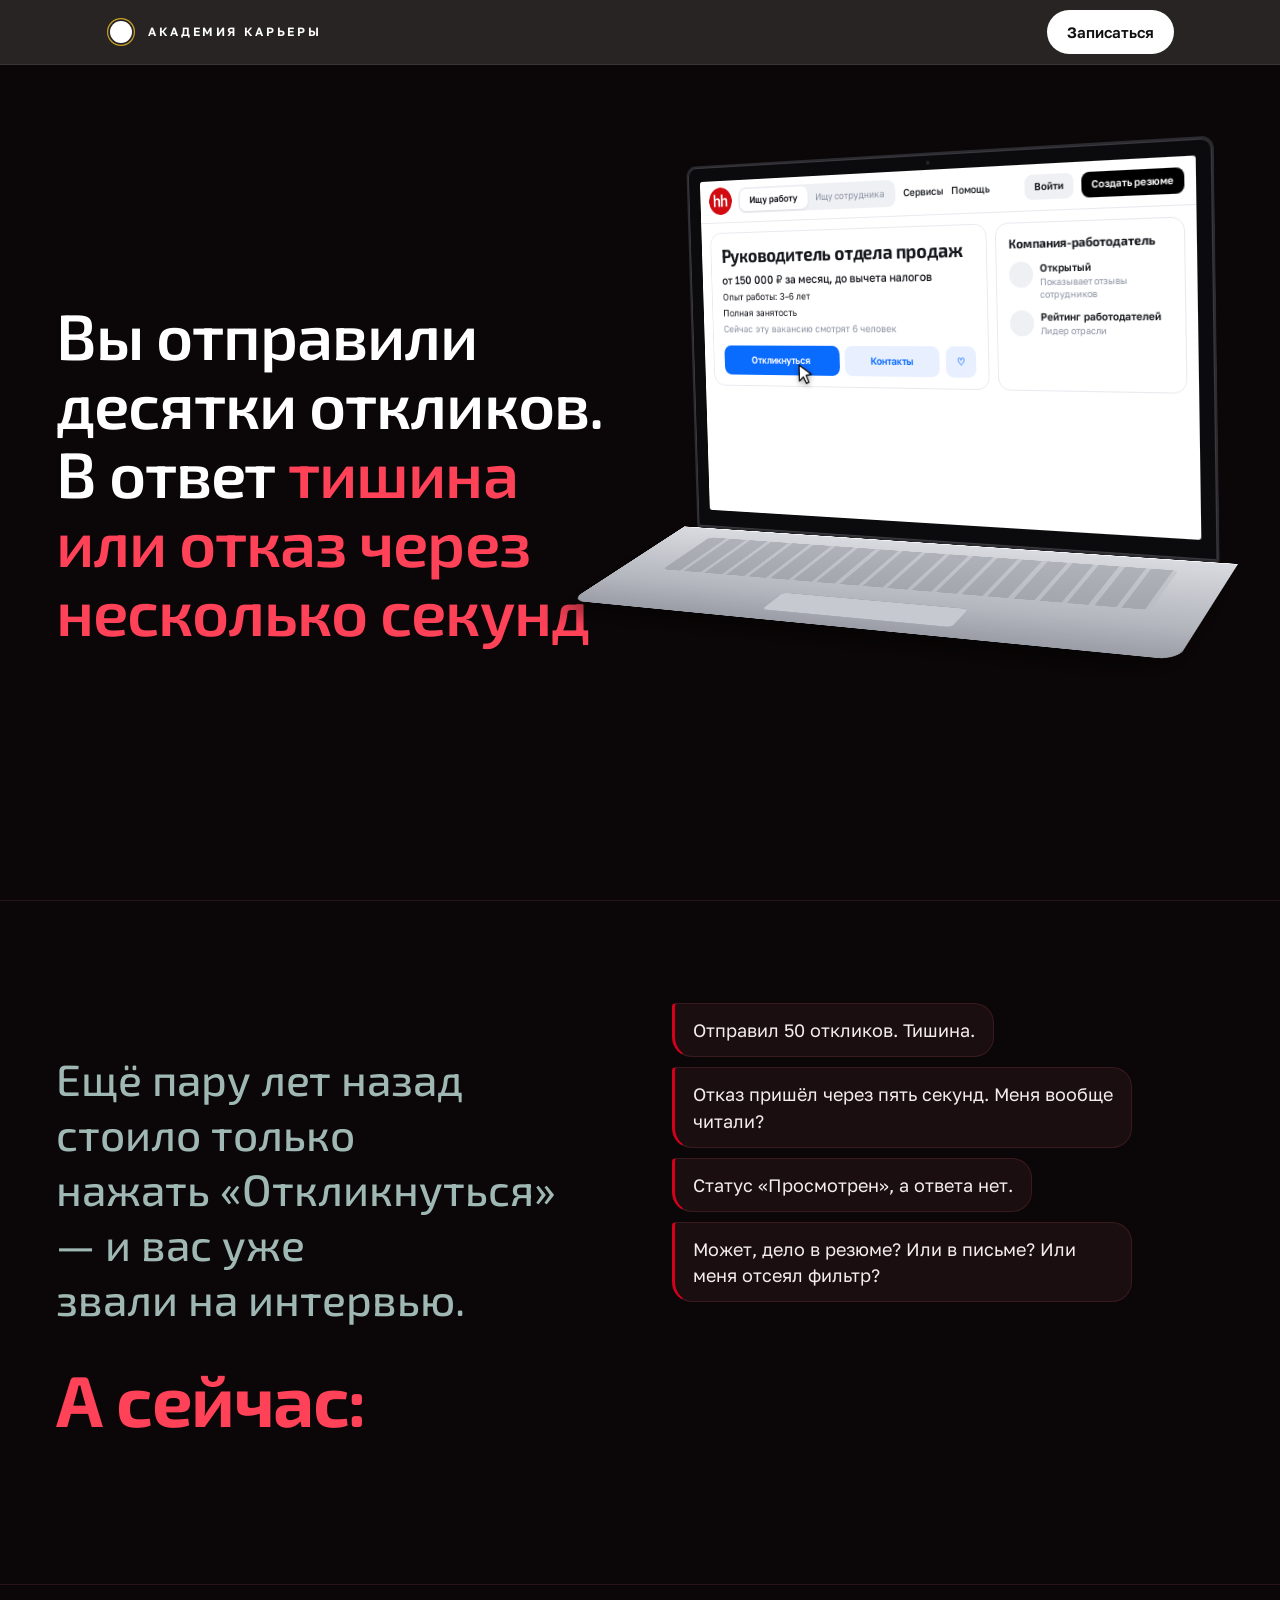
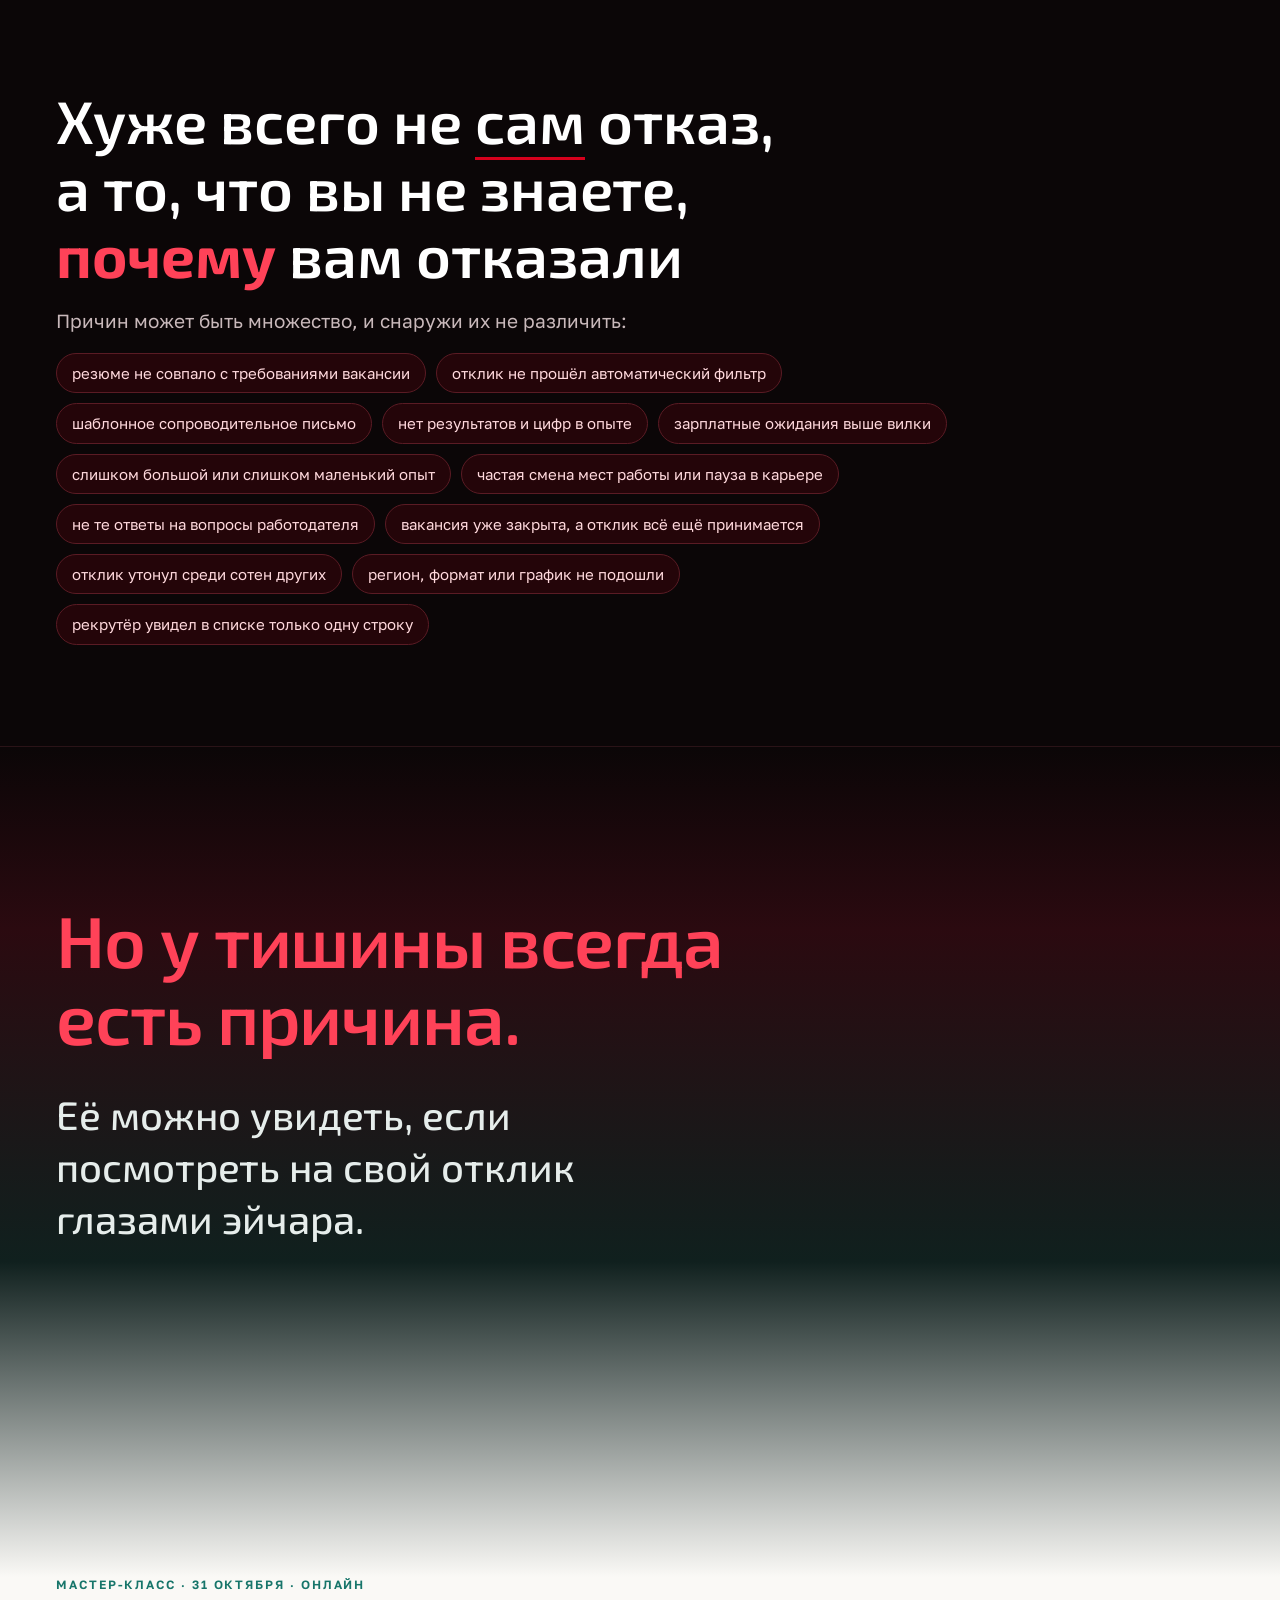
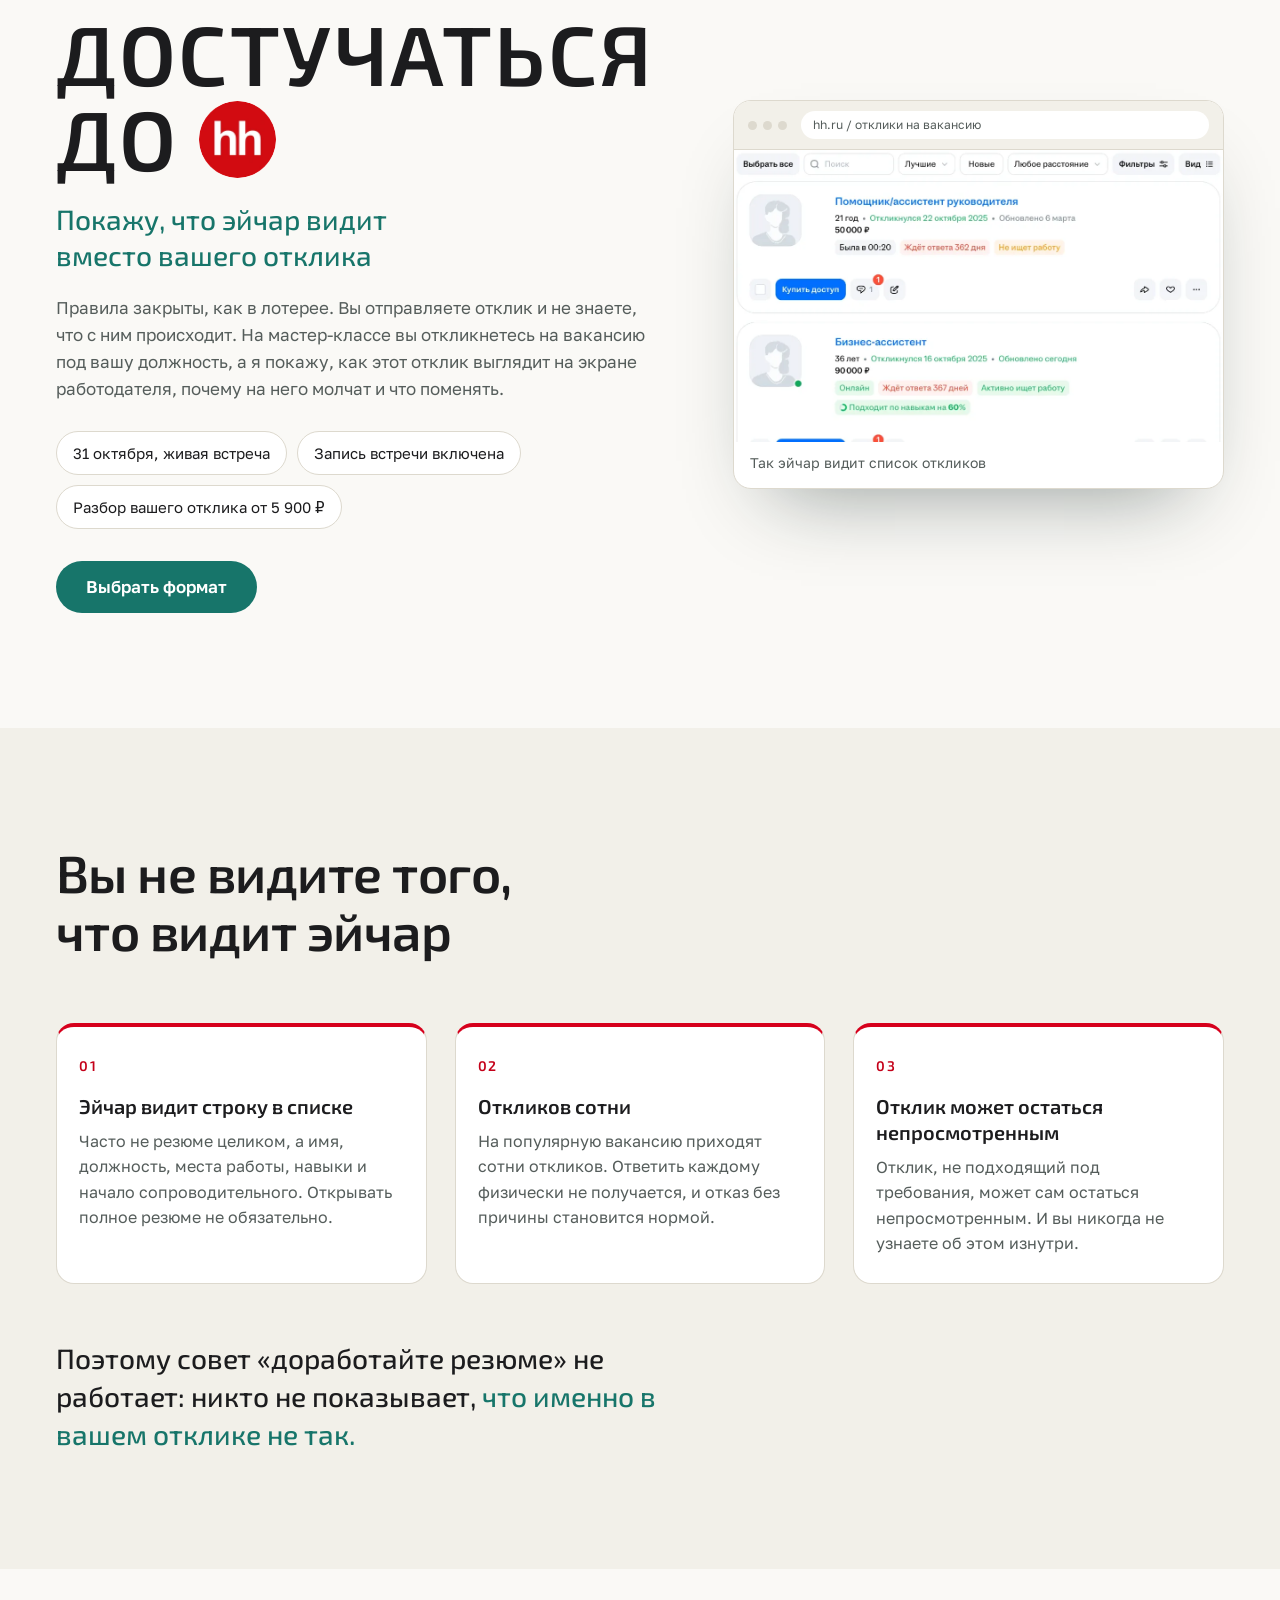
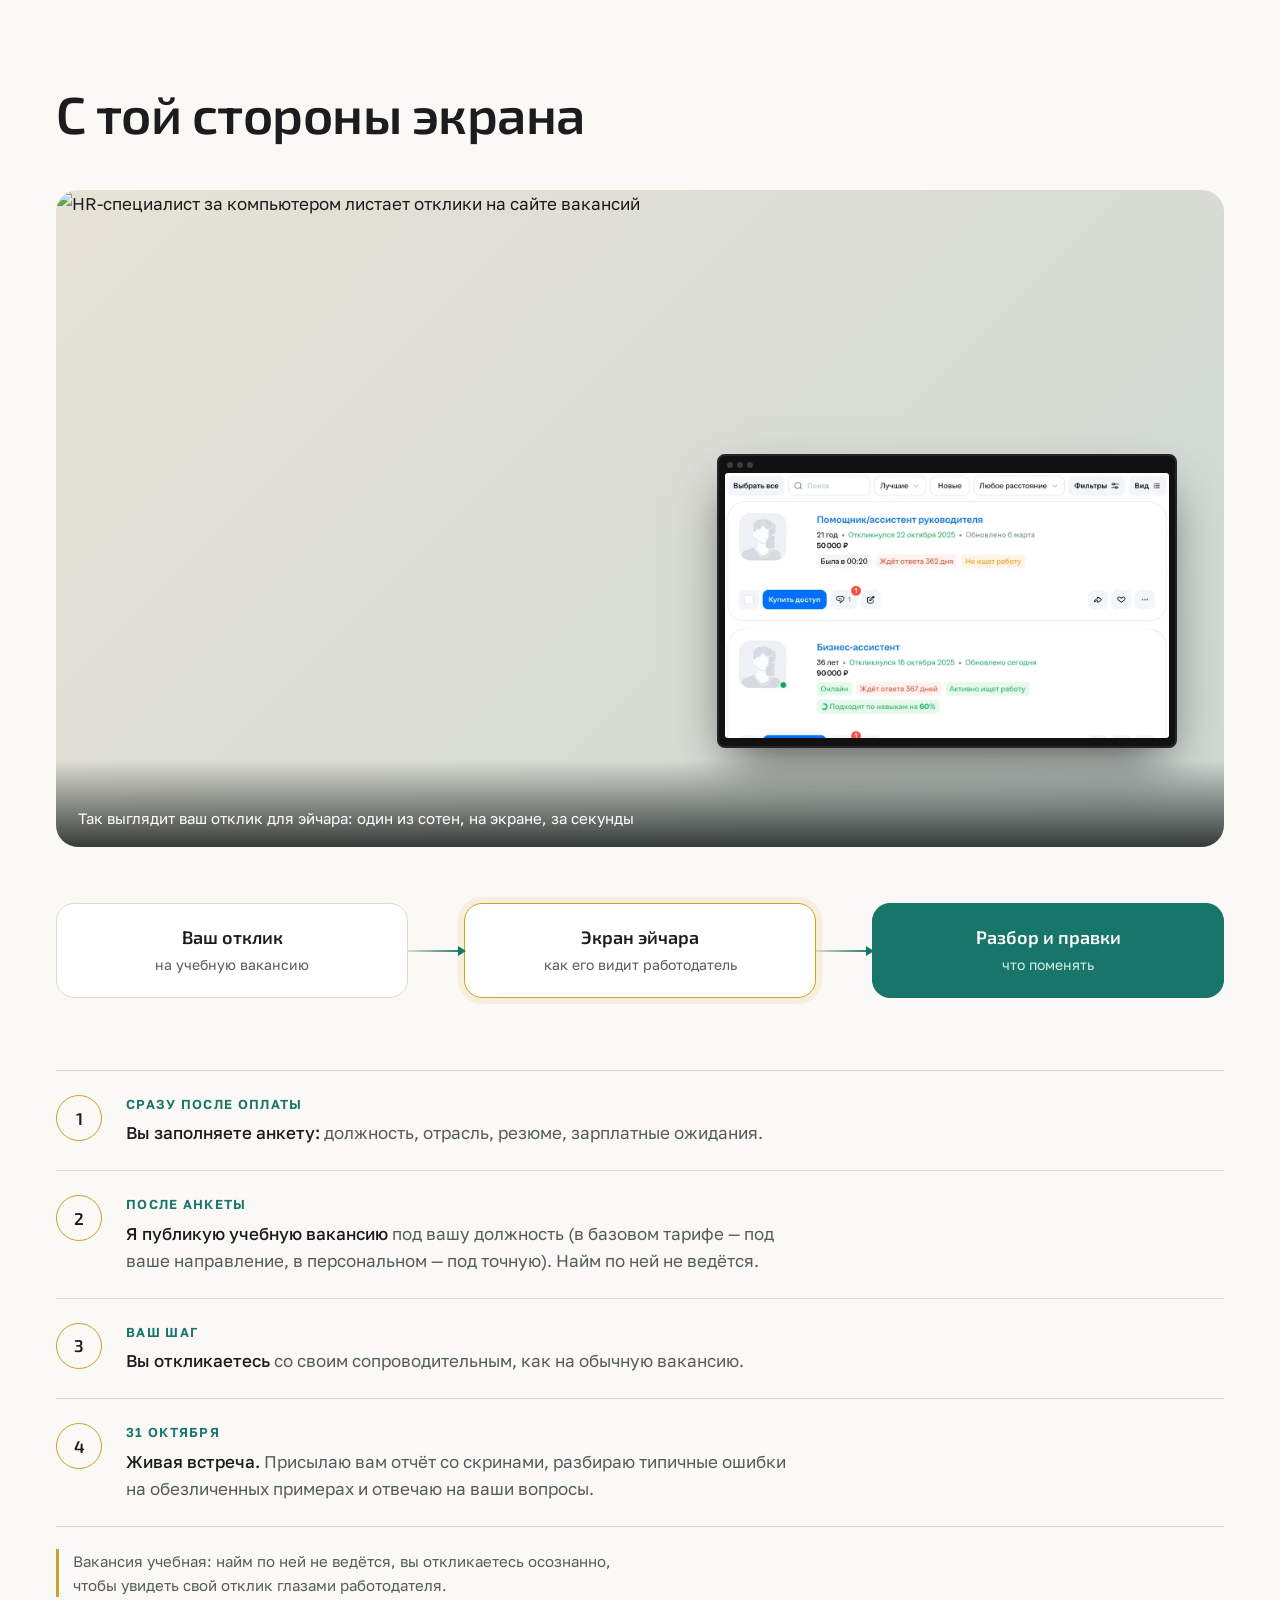
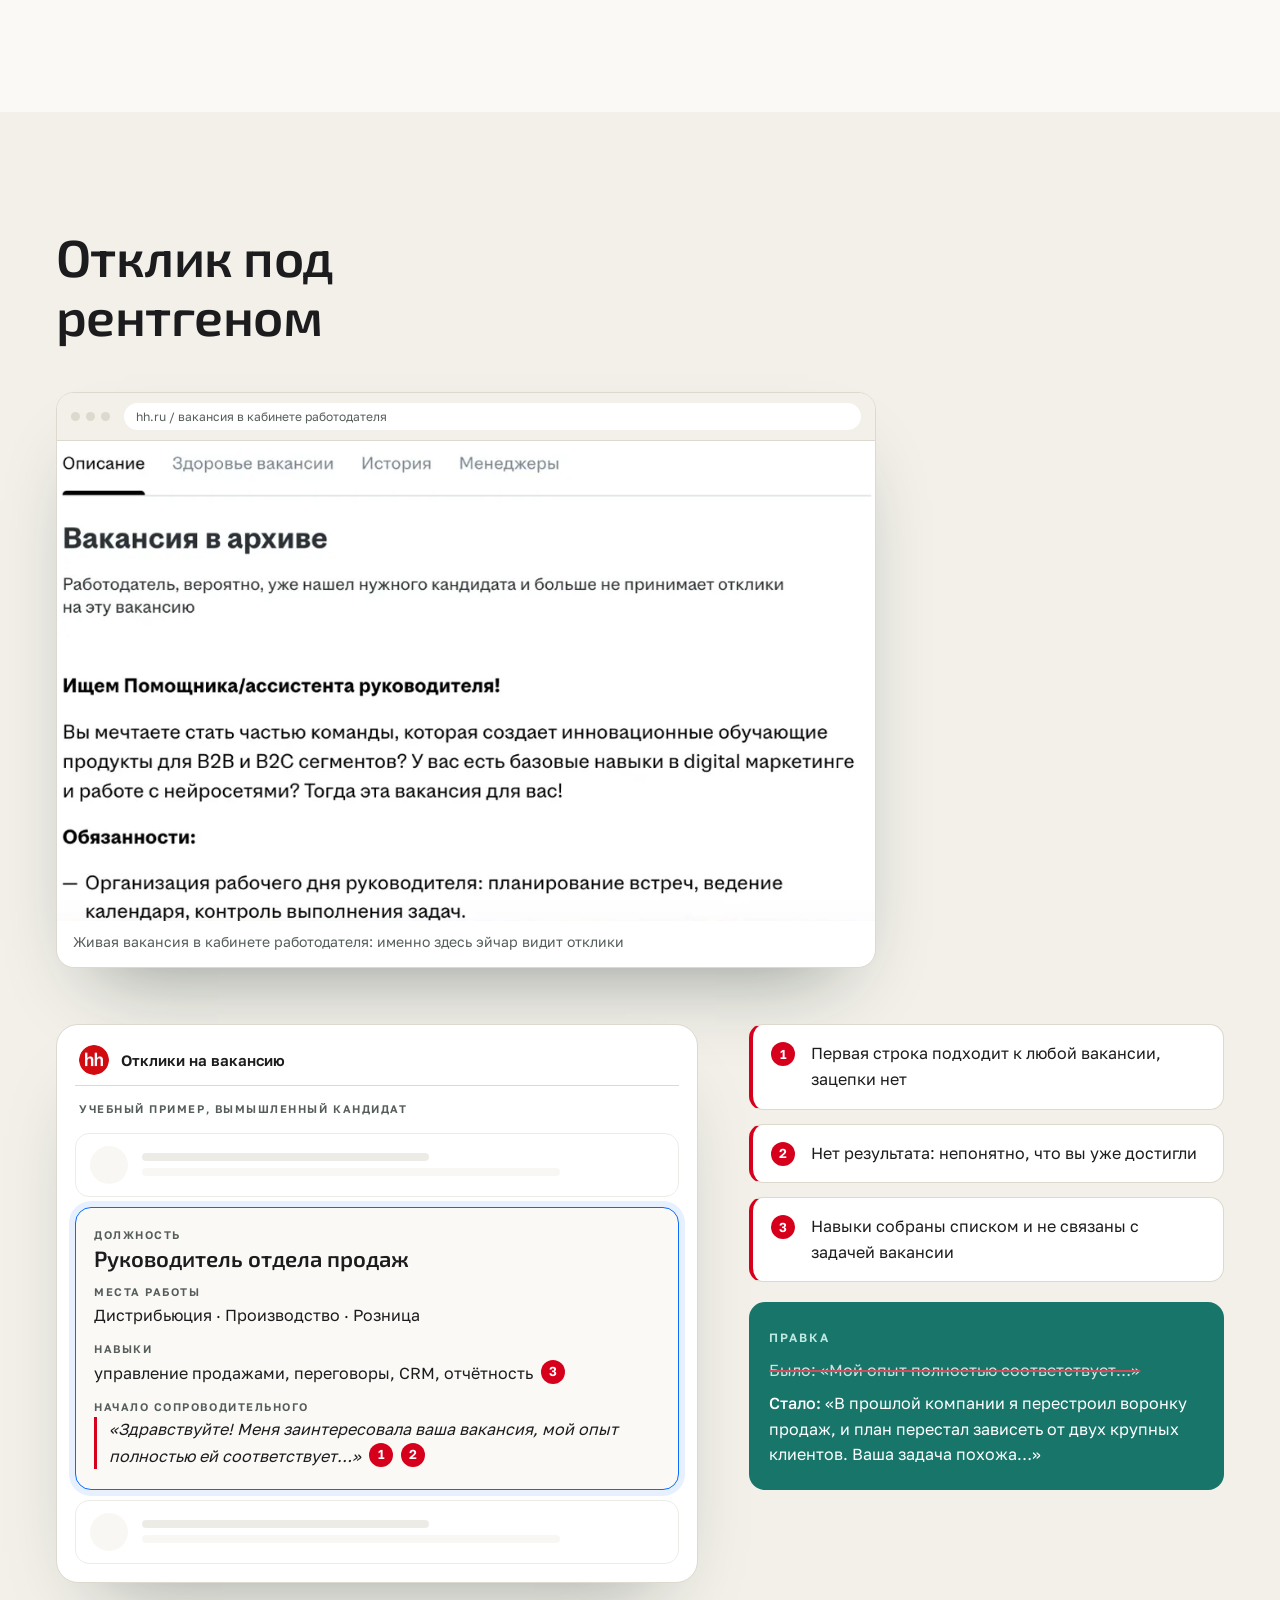
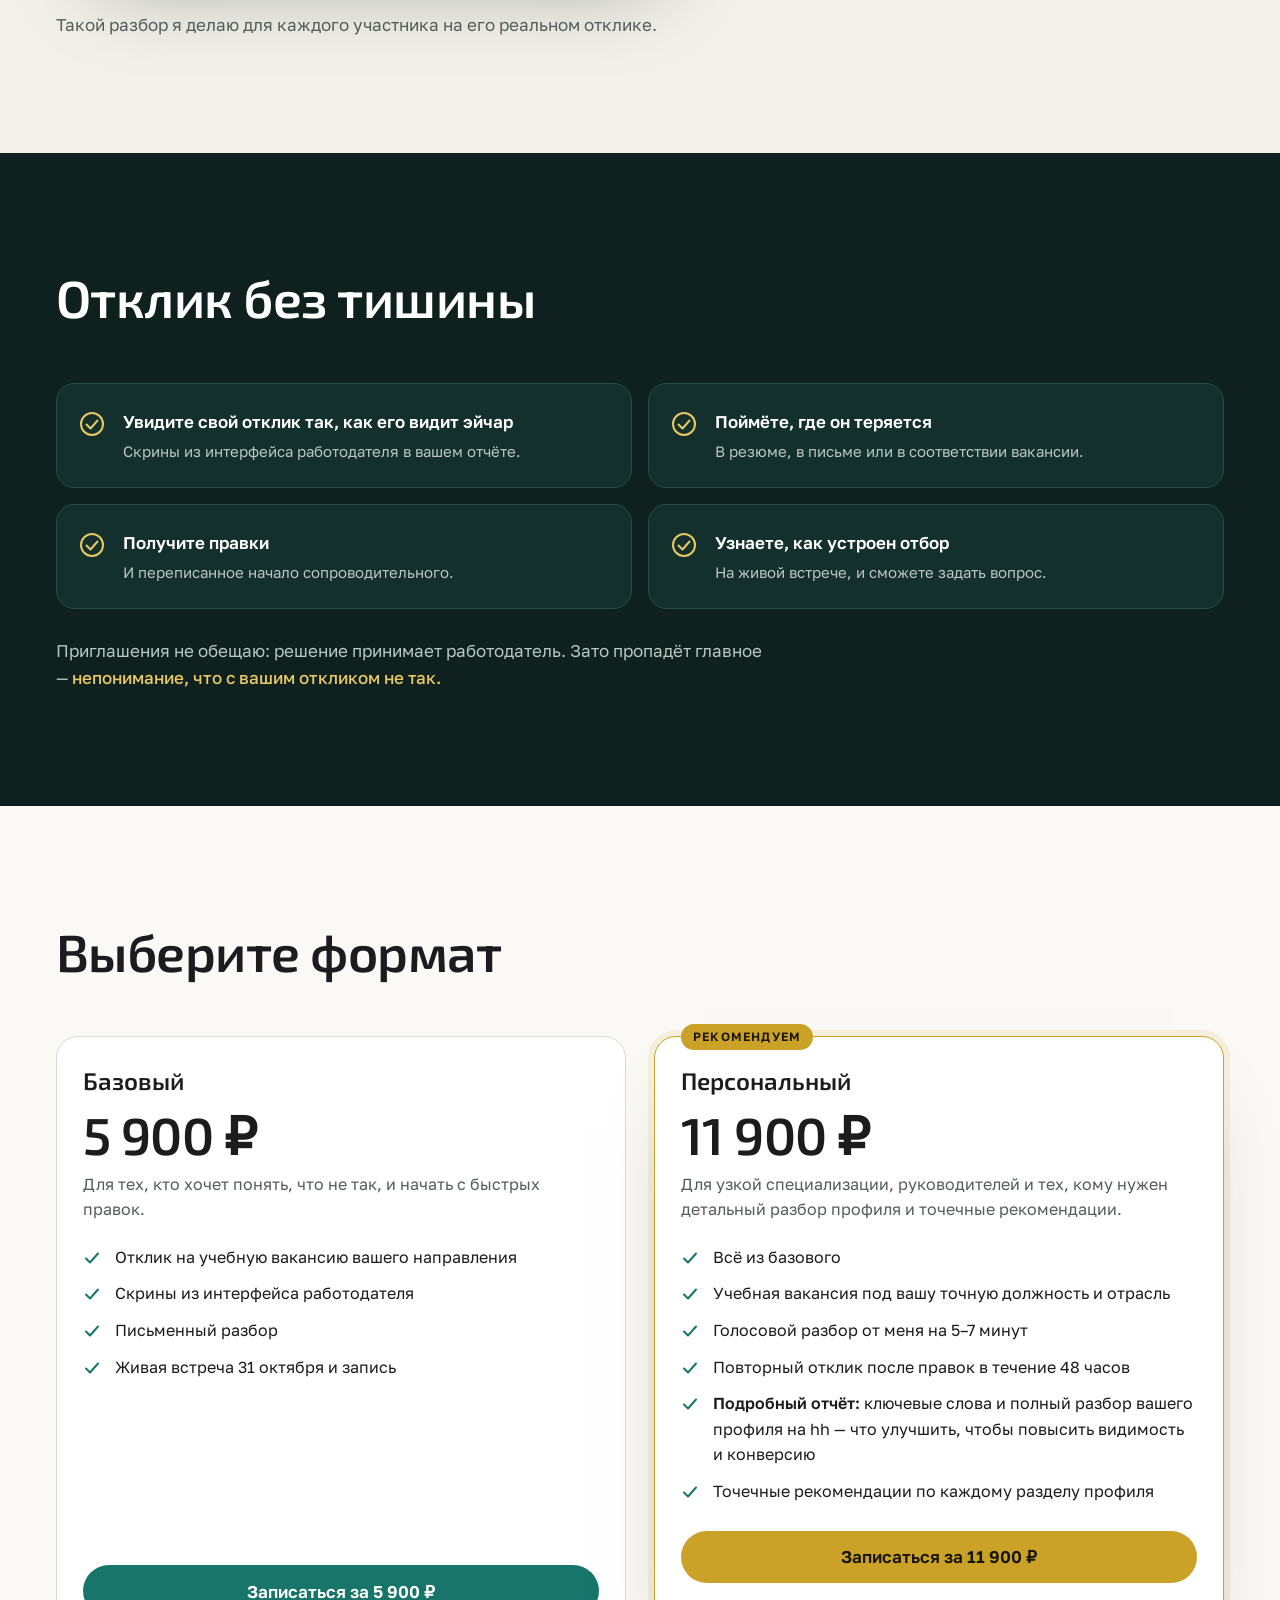
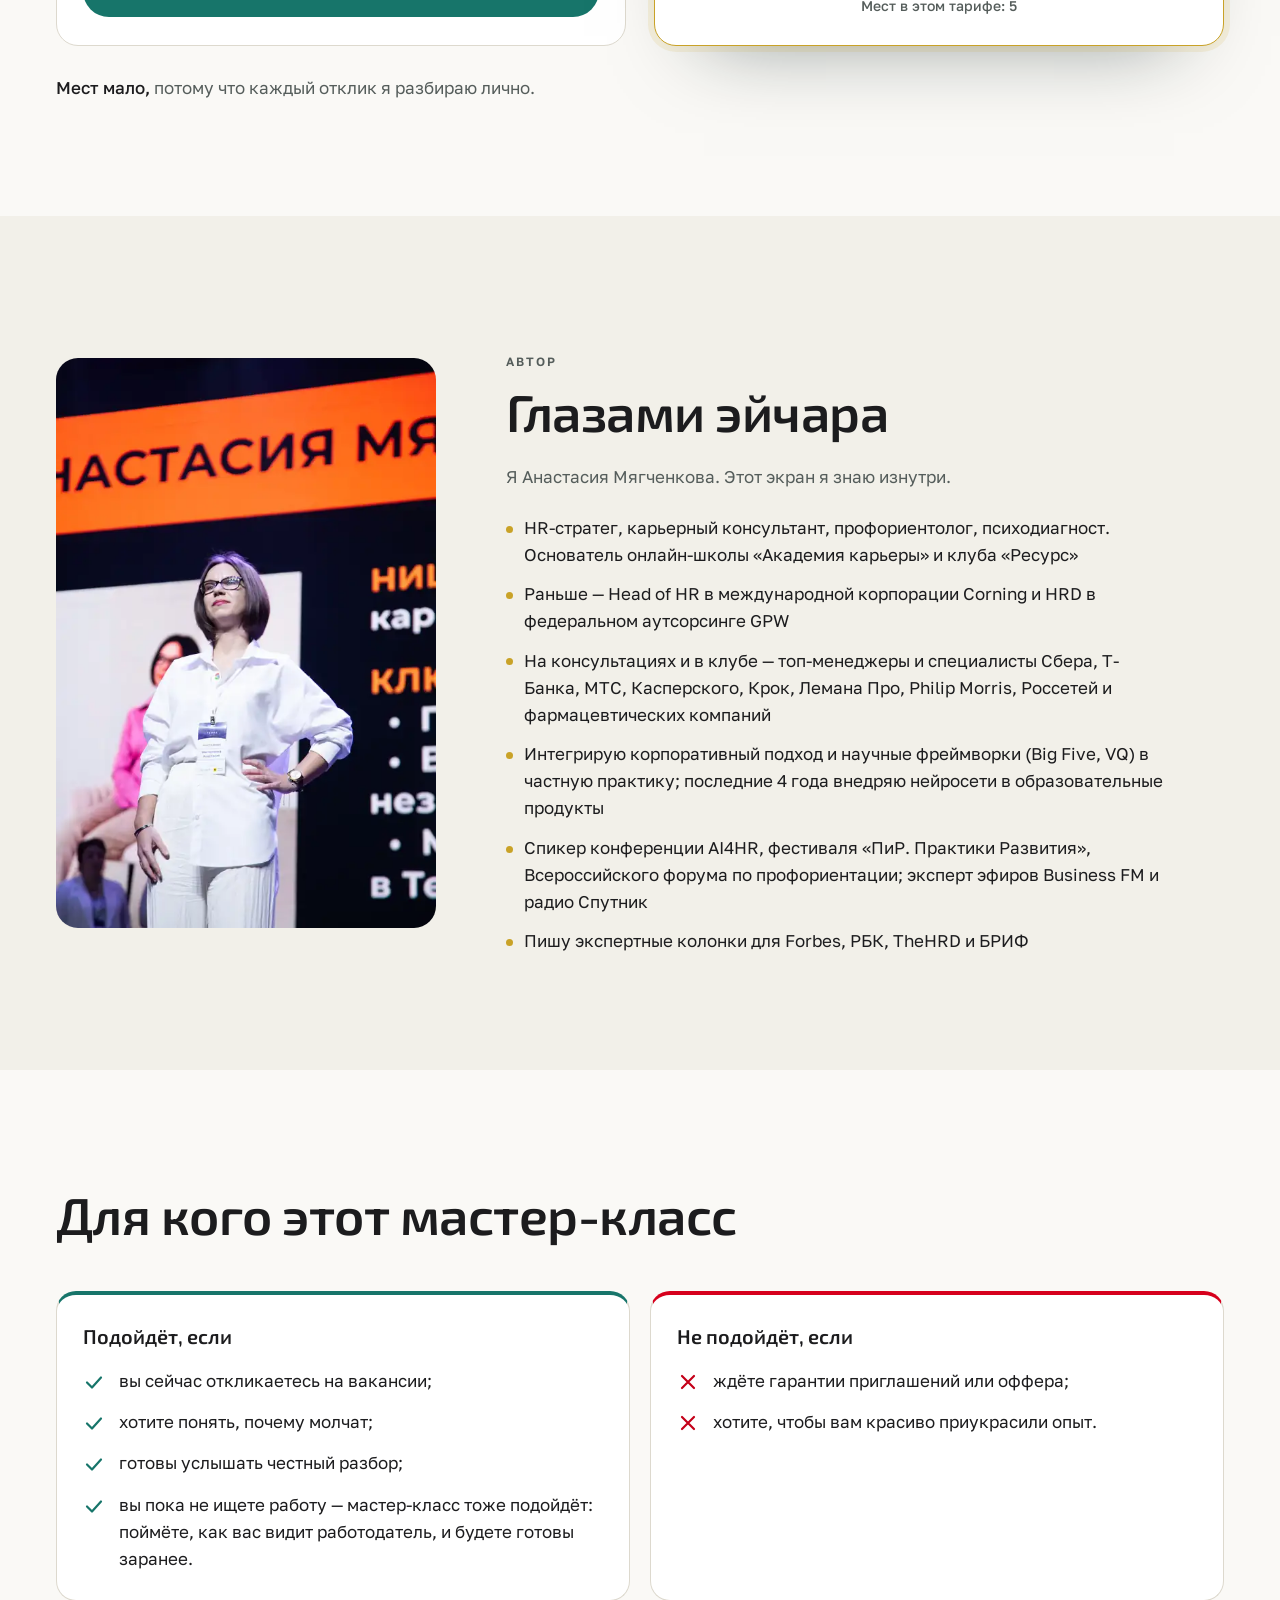
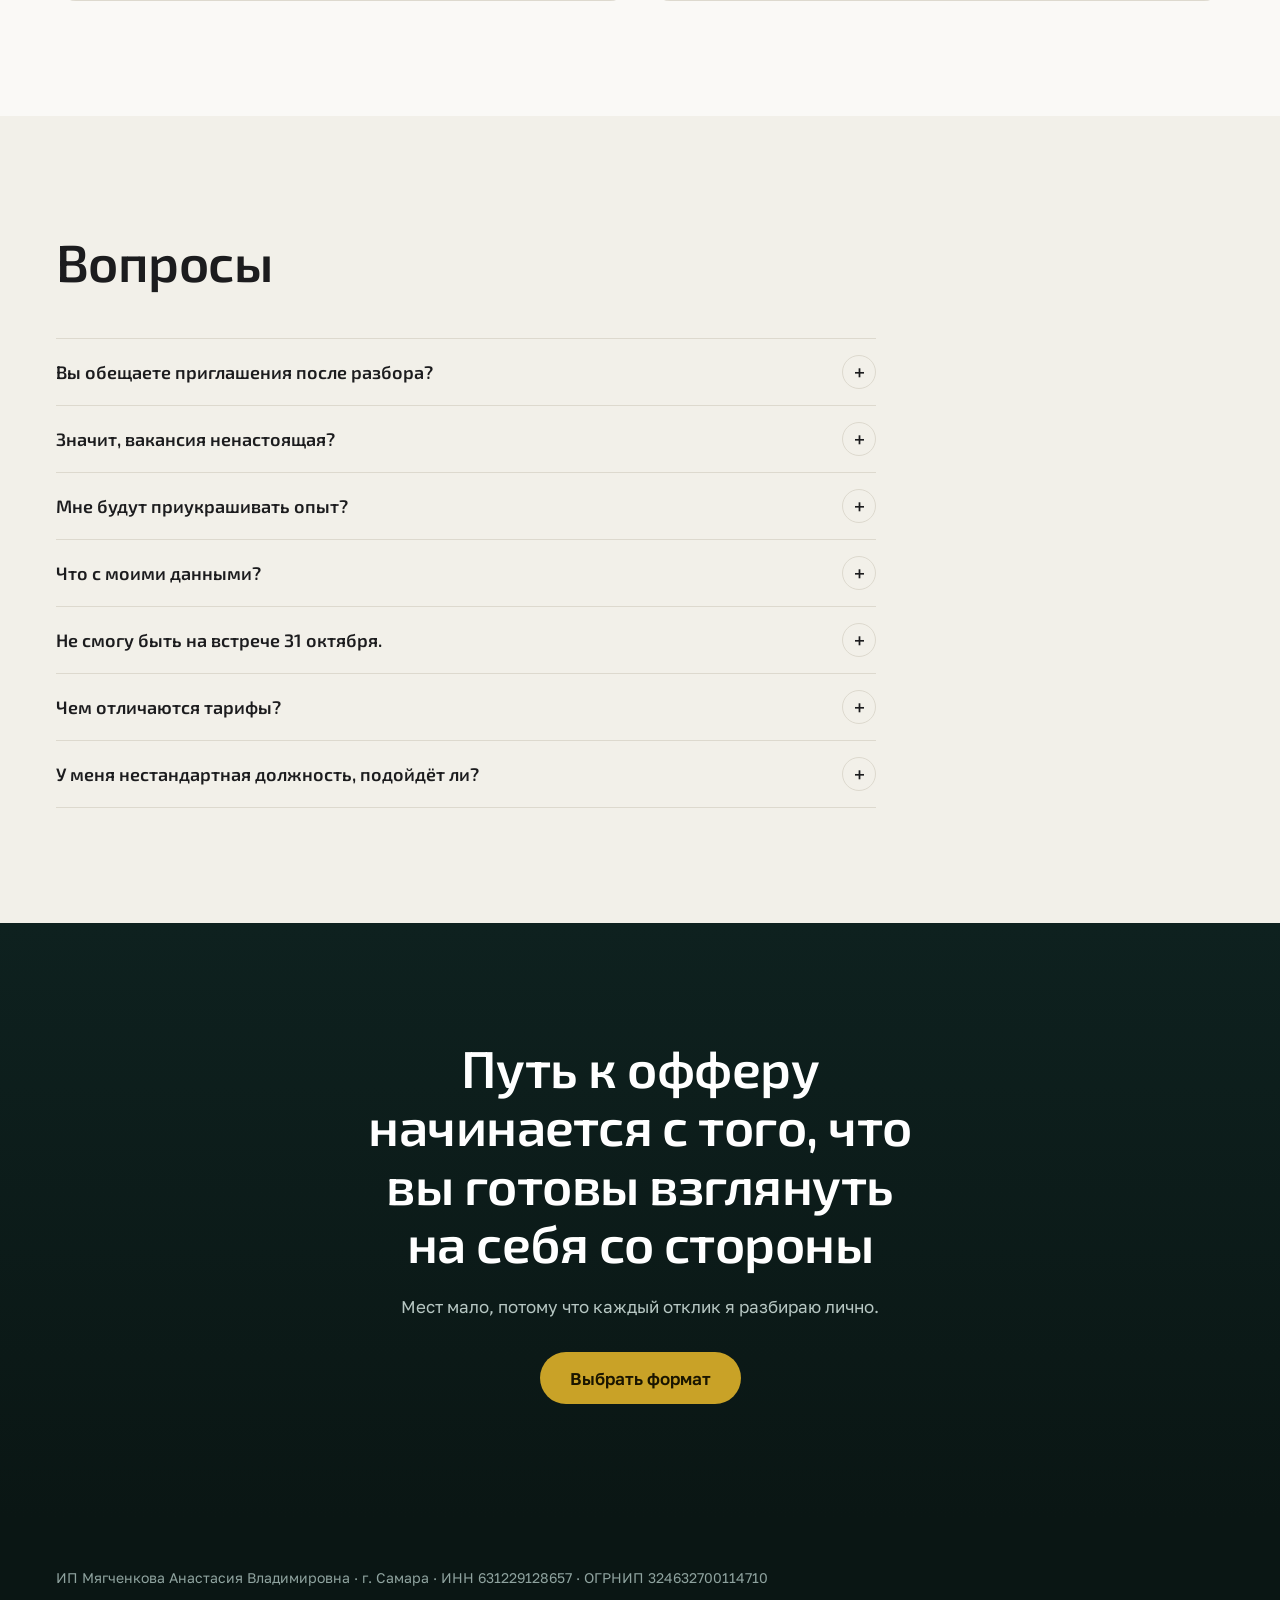
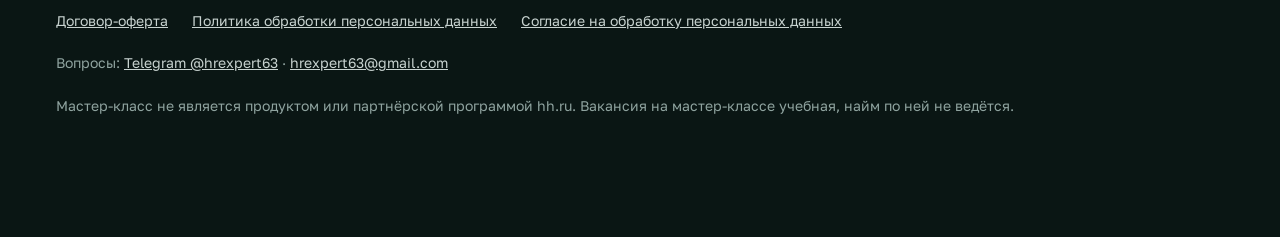
==== ekran-ehr.html @ ab23ae8f "Ноутбук полубоком, экраны «было/стало» и причин, сшивающая фраза, скрины hh, правки тарифов и автора" ====
<!DOCTYPE html>
<html lang="ru">
<head>
<meta charset="utf-8">
<meta name="viewport" content="width=device-width, initial-scale=1">
<title>Достучаться до hh — мастер-класс Анастасии Мягченковой</title>
<meta name="description" content="Правила закрыты, как в лотерее: вы отправляете отклик и не знаете, что с ним происходит. На МК вы откликнетесь на вакансию под вашу должность, а я покажу, как этот отклик выглядит на экране работодателя, почему на него молчат и что поменять.">
<link rel="canonical" href="https://karernyi-strateg.hrexpert63.ru/ekran-ehr.html">
<meta name="robots" content="index, follow, max-image-preview:large">
<meta name="color-scheme" content="light dark">
<meta name="theme-color" content="#0B0607">

<meta property="og:type" content="website">
<meta property="og:locale" content="ru_RU">
<meta property="og:site_name" content="Академия карьеры">
<meta property="og:title" content="Достучаться до hh">
<meta property="og:description" content="Правила закрыты, как в лотерее: вы отправляете отклик и не знаете, что с ним происходит. На МК вы откликнетесь на вакансию под вашу должность, а я покажу, как этот отклик выглядит на экране работодателя, почему на него молчат и что поменять.">
<meta property="og:url" content="https://karernyi-strateg.hrexpert63.ru/ekran-ehr.html">
<meta property="og:image" content="https://karernyi-strateg.hrexpert63.ru/img/og-ekran-ehr.jpg">
<meta property="og:image:width" content="1200">
<meta property="og:image:height" content="630">
<meta name="twitter:card" content="summary_large_image">

<link rel="icon" href="favicon.svg" type="image/svg+xml">
<link rel="preload" as="font" type="font/woff2" href="fonts/exo2-cyrillic.woff2" crossorigin>
<link rel="preload" as="font" type="font/woff2" href="fonts/golostext-cyrillic.woff2" crossorigin>

<script>document.documentElement.classList.add('js')</script>
<style>
@font-face{font-family:'Exo 2';font-style:normal;font-weight:500 800;font-display:swap;src:url(fonts/exo2-cyrillic.woff2) format('woff2');unicode-range:U+0301,U+0400-045F,U+0490-0491,U+04B0-04B1,U+2116}
@font-face{font-family:'Exo 2';font-style:normal;font-weight:500 800;font-display:swap;src:url(fonts/exo2-latin.woff2) format('woff2');unicode-range:U+0000-00FF,U+0131,U+0152-0153,U+02BB-02BC,U+02C6,U+02DA,U+02DC,U+0304,U+0308,U+0329,U+2000-206F,U+20AC,U+2122,U+2191,U+2193,U+2212,U+2215,U+FEFF,U+FFFD}
@font-face{font-family:'Golos Text';font-style:normal;font-weight:400 600;font-display:swap;src:url(fonts/golostext-cyrillic.woff2) format('woff2');unicode-range:U+0301,U+0400-045F,U+0490-0491,U+04B0-04B1,U+2116}
@font-face{font-family:'Golos Text';font-style:normal;font-weight:400 600;font-display:swap;src:url(fonts/golostext-latin.woff2) format('woff2');unicode-range:U+0000-00FF,U+0131,U+0152-0153,U+02BB-02BC,U+02C6,U+02DA,U+02DC,U+0304,U+0308,U+0329,U+2000-206F,U+20AC,U+2122,U+2191,U+2193,U+2212,U+2215,U+FEFF,U+FFFD}

:root{
  /* боль — красный hh */
  --hh:#D6001C; --hh-bright:#FF4258; --hh-deep:#7A0010; --night:#0B0607; --night2:#1A0E10;
  /* оффер — спокойная палитра бренда */
  --teal:#17756A; --teal-d:#0E211F; --teal-d2:#14302C; --gold:#C9A227; --gold2:#E7C766;
  /* тема светлых секций */
  --bg:#FAF9F6; --bg2:#F2F0E9; --card:#FFFFFF; --ink:#1C1C1E; --mute:#555D5B; --line:#DDD9CE;
  --link:#17756A; --btn:#17756A; --btn-t:#FFFFFF; --pain:#C40019;
  --head:'Exo 2',sans-serif;
  --gut:clamp(20px,5vw,56px);
  --pad:clamp(64px,9vw,128px);
}
@media (prefers-color-scheme:dark){
  :root{--bg:#0F1514;--bg2:#141C1B;--card:#192322;--ink:#ECEFEE;--mute:#A9B7B4;--line:#2A3A38;--link:#5CC4B5;--btn:#2FA091;--btn-t:#06100F;--pain:#FF5468}
}
*{box-sizing:border-box}
html{scroll-behavior:smooth;scroll-padding-top:68px;-webkit-text-size-adjust:100%}
body{margin:0;background:var(--bg);color:var(--ink);font:400 17px/1.6 'Golos Text',system-ui,sans-serif;overflow-x:hidden}
h1,h2,h3,p,ul,ol,figure,blockquote{margin:0;padding:0}
ul,ol{list-style:none}
img{display:block;max-width:100%;height:auto}
a{color:var(--link)}
:focus-visible{outline:3px solid var(--gold);outline-offset:3px}
.vh{position:absolute;width:1px;height:1px;overflow:hidden;clip:rect(0 0 0 0);white-space:nowrap}
.wrap{max-width:1180px;margin:0 auto}
.sec{padding:var(--pad) var(--gut)}
.read{max-width:65ch}
.eyebrow{font:600 12px/1.4 'Golos Text',sans-serif;letter-spacing:.16em;text-transform:uppercase;color:var(--mute)}
h2{font:600 clamp(28px,5vw,52px)/1.12 var(--head);letter-spacing:-.01em;text-wrap:balance}
.lead{font-size:clamp(18px,2.2vw,21px);color:var(--mute);max-width:65ch}

/* кнопки */
.btn{display:inline-flex;align-items:center;justify-content:center;min-height:52px;padding:0 30px;border-radius:999px;background:var(--btn);color:var(--btn-t);font:600 17px/1 'Golos Text',sans-serif;text-decoration:none;border:0;cursor:pointer;transition:transform .2s,box-shadow .2s,background .2s}
.btn:hover{transform:translateY(-1px);box-shadow:0 10px 28px -10px rgba(23,117,106,.7)}
.btn--gold{background:var(--gold);color:#1A1500}
.btn--gold:hover{box-shadow:0 10px 28px -10px rgba(201,162,39,.7)}
.btn--sm{min-height:44px;padding:0 20px;font-size:15px;background:#fff;color:#111}
.btn--sm:hover{box-shadow:none;background:#eee}
.btn--block{width:100%}

/* ───── 0. Шапка ───── */
.top{position:sticky;top:0;z-index:50;background:rgba(11,6,7,.88);backdrop-filter:blur(10px);-webkit-backdrop-filter:blur(10px);border-bottom:1px solid rgba(255,255,255,.07)}
.top__in{max-width:1180px;margin:0 auto;padding:10px var(--gut);display:flex;align-items:center;justify-content:space-between;gap:16px}
.brand{display:flex;align-items:center;gap:12px;color:#fff;text-decoration:none;font:600 12px/1 'Golos Text',sans-serif;letter-spacing:.22em;text-transform:uppercase}
.brand svg{flex:none}

/* ───── 1. БОЛЬ ───── */
.pain{position:relative;background:var(--night);color:#fff;padding:clamp(56px,8vw,110px) var(--gut);overflow:hidden}
.pain::before{content:"";position:absolute;inset:auto -20% -40% -20%;height:70%;background:radial-gradient(60% 60% at 50% 100%,rgba(214,0,28,.38),transparent 70%);pointer-events:none}
/* hero: заголовок, затем монитор и реплики */
.pain__in{position:relative;max-width:1180px;margin:0 auto;display:grid;gap:clamp(24px,4vw,40px);grid-template-columns:1fr;align-items:center}
@media(min-width:960px){.pain__in{grid-template-columns:1fr 1.05fr;column-gap:40px}}
.hero{min-height:min(calc(100svh - 64px),860px);display:flex;flex-direction:column;justify-content:center;padding-top:clamp(28px,4vw,56px);padding-bottom:clamp(40px,6vw,72px)}
.hero .pain__in{width:100%}
.pain__in2{position:relative;max-width:1180px;margin:0 auto;display:grid;gap:clamp(28px,5vw,64px);grid-template-columns:1fr;align-items:start}
@media(min-width:960px){.pain__in2{grid-template-columns:1fr 1fr;align-items:center}}
.then__old{font:500 clamp(24px,3.8vw,44px)/1.25 var(--head);color:#9FB8B3;max-width:20ch;text-wrap:balance}
.then__now{margin-top:clamp(22px,3vw,36px);font:700 clamp(36px,6vw,72px)/1 var(--head);color:var(--hh-bright);letter-spacing:-.02em}
.pain::after{content:"";position:absolute;left:0;right:0;bottom:0;height:1px;background:#2A1317}
.pain h1{max-width:18ch;font:600 clamp(30px,5.6vw,64px)/1.08 var(--head);letter-spacing:-.015em;text-wrap:balance}
.pain h1 em{font-style:normal;color:var(--hh-bright)}
.chat{display:flex;flex-direction:column;align-items:flex-start;gap:10px}
.msg{max-width:min(100%,460px);padding:13px 18px;border-radius:4px 20px 20px 20px;background:var(--night2);border:1px solid #3A1A1F;border-left:3px solid var(--hh);font-size:clamp(16px,1.8vw,18px);line-height:1.45;color:#F4ECEC}
.msg--last{background:var(--hh);border-color:var(--hh);color:#fff;font-weight:500;box-shadow:0 14px 40px -14px rgba(214,0,28,.8)}
.js .msg{opacity:0;transform:translateY(14px);transition:opacity .5s ease,transform .5s ease}
.js .msg.on{opacity:1;transform:none}
.pain__end{position:relative;max-width:1180px;margin:0 auto}
.pain__end p.big{font:600 clamp(30px,5.2vw,60px)/1.12 var(--head);color:#fff;max-width:22ch;text-wrap:balance}
.pain__end p.big b{font-weight:700;color:var(--hh-bright)}
.pain__end p.big u{text-decoration:none;border-bottom:3px solid var(--hh);padding-bottom:1px}


/* ноутбук полубоком */
.lapwrap{width:100%;max-width:660px;margin:0 auto;container-type:inline-size;perspective:1500px;perspective-origin:50% 30%;padding:2cqw 0 6cqw}
.lap{transform-style:preserve-3d;transform:rotateY(-26deg) rotateX(-3deg) rotateZ(0);transform-origin:50% 55%;position:relative}
.lap__lid{position:relative;padding:2.6cqw 2.6cqw 3cqw;background:#0B0B0D;border:2px solid #2B2B30;border-radius:2cqw 2cqw .5cqw .5cqw;box-shadow:0 0 0 1px #3a3a40 inset}
.lap__lid::before{content:"";position:absolute;top:1cqw;left:50%;width:.8cqw;height:.8cqw;margin-left:-.4cqw;border-radius:50%;background:#26262B}
.lap__base{height:34cqw;transform-origin:50% 0;transform:rotateX(78deg);background:linear-gradient(#D9DBE0,#B3B6BD 70%,#9A9DA5);border-radius:0 0 3cqw 3cqw;margin:0 -3%;box-shadow:inset 0 2px 0 #f2f3f5,0 30px 40px -10px rgba(0,0,0,.6);position:relative}
.lap__base::before{content:"";position:absolute;left:8%;right:8%;top:12%;height:44%;border-radius:1cqw;background:repeating-linear-gradient(90deg,#8E9199 0 4%,#B9BCC3 4% 5%),#999;opacity:.5}
.lap__base::after{content:"";position:absolute;left:34%;right:34%;bottom:10%;height:20%;border-radius:1cqw;background:#C6C9CF;box-shadow:inset 0 0 0 1px #a9acb4}
@media(max-width:600px){.lap{transform:rotateY(-18deg) rotateX(-2deg)}}
.hh{position:relative;aspect-ratio:16/10.4;overflow:hidden;border-radius:.5cqw;background:#fff;color:#16181D;font:400 max(7.5px,1.85cqw)/1.35 'Golos Text',sans-serif}
.hh__top{display:flex;align-items:center;gap:.8em;padding:.7em 1em;border-bottom:1px solid #E7E9EE}
.hh__logo{width:2.7em;height:2.7em;border-radius:50%}
.hh__tg{white-space:nowrap;display:flex;padding:.2em;border-radius:.9em;background:#EEF0F4;font-size:.92em}
.hh__tg b{padding:.5em 1.2em;border-radius:.7em;background:#fff;font-weight:600;box-shadow:0 1px 3px rgba(0,0,0,.08)}
.hh__tg span{padding:.5em 1em;color:#8A90A0}
.hh__nav{font-size:.95em;font-weight:500}
.hh__sp{flex:1}
.hh__login{padding:.55em 1em;border-radius:.8em;background:#EEF0F4;font-weight:600;font-size:.92em}
.hh__cr{flex:none;padding:.55em 1em;border-radius:.8em;background:#000;color:#fff;font-weight:600;font-size:.92em;white-space:nowrap}
.hh__body{display:grid;grid-template-columns:1.7fr 1fr;gap:.9em;padding:1em}
.hh__card,.hh__side{border:1px solid #E7E9EE;border-radius:1.2em;padding:1.1em 1.2em}
.hh__t{font:700 1.85em/1.15 var(--head);letter-spacing:-.01em}
.hh__s{margin-top:.6em;font-size:1.12em;font-weight:500}
.hh__m{margin-top:.3em;font-size:.95em}
.hh__m--l{color:#8A90A0}
.hh__btns{display:flex;gap:.6em;margin-top:1em}
.hh__btns>span{display:grid;place-items:center;height:2.9em;border-radius:.8em;font-weight:600;font-size:.98em;position:relative}
.b1{flex:1.7;background:#0A6BFF;color:#fff}
.b2{flex:1.3;background:#E8F0FF;color:#0A6BFF}
.b3{flex:.4;background:#E8F0FF;color:#0A6BFF}
.hh__co{font:700 1.15em/1.25 var(--head)}
.hh__it{display:flex;gap:.7em;margin-top:.9em;align-items:flex-start}
.hh__it i{flex:none;width:2.3em;height:2.3em;border-radius:50%;background:#EEF0F4}
.hh__it b{display:block;font-size:.95em}
.hh__it small{display:block;color:#8A90A0;font-size:.85em;line-height:1.3}
.toast{position:absolute;right:1em;bottom:1em;left:1em;padding:.9em 1.1em;border-radius:.9em;opacity:0;font-size:1em}
.t1{background:#16181D;color:#fff;font-weight:500}
.t2{background:var(--hh);color:#fff;display:flex;justify-content:space-between;align-items:baseline;gap:.8em;box-shadow:0 10px 30px -8px rgba(214,0,28,.7)}
.t2 b{font:700 1.35em/1.2 var(--head)}
.t2 span{font-size:.9em;opacity:.92}
.cur{position:absolute;left:62%;top:58%;width:2.4em;height:2.4em;filter:drop-shadow(0 2px 3px rgba(0,0,0,.35));pointer-events:none;z-index:2}
@container (max-width:440px){.hh__nav,.hh__login,.hh__side{display:none}.hh__body{grid-template-columns:1fr}.hh__top{gap:.6em}}
/* без анимации (reduce) — финальный кадр сразу виден */
.t2{opacity:1}
@media(prefers-reduced-motion:no-preference){
  .t2{opacity:0;animation:t2 9s infinite}
  .t1{animation:t1 9s infinite}
  .cur{animation:cur 9s infinite}
  .b1{animation:b1 9s infinite}
}
@keyframes cur{0%{opacity:0;transform:translate(9em,5em)}8%{opacity:1}30%,34%{transform:translate(0,0)}36%{transform:translate(0,0) scale(.86)}40%{transform:translate(0,0)}88%{opacity:1;transform:translate(0,0)}96%,100%{opacity:0;transform:translate(0,0)}}
@keyframes b1{0%,34%{background:#0A6BFF}36%,100%{background:#0852C4}}
@keyframes t1{0%,36%{opacity:0;transform:translateY(8px)}40%,52%{opacity:1;transform:none}56%,100%{opacity:0}}
@keyframes t2{0%,56%{opacity:0;transform:translateY(8px)}62%,92%{opacity:1;transform:none}98%,100%{opacity:0}}
.pain__end p.pain__sub{font:400 clamp(16px,2vw,19px)/1.5 "Golos Text",sans-serif;margin-top:18px;color:#C9B9BB;max-width:52ch}
.why-tags{margin-top:18px;display:flex;flex-wrap:wrap;gap:10px;max-width:980px}
.why-tags li{padding:9px 15px;border-radius:999px;border:1px solid #5A1B24;background:rgba(214,0,28,.12);color:#FFD9DD;font-size:15px;line-height:1.35}

/* ───── мост: боль → спокойствие ───── */
.stitch{background:linear-gradient(180deg,var(--night) 0%,#2B0A10 22%,#10201E 62%,var(--bg) 100%);padding:clamp(88px,12vw,160px) var(--gut) clamp(180px,26vw,360px)}
.stitch__in{max-width:1180px;margin:0 auto}
.stitch__a{font:600 clamp(32px,6vw,72px)/1.08 var(--head);letter-spacing:-.015em;color:var(--hh-bright);max-width:16ch}
.stitch__b{margin-top:clamp(20px,3vw,32px);font:500 clamp(22px,3.4vw,40px)/1.3 var(--head);color:#E6EDEB;max-width:26ch}

/* ───── 2. ОФФЕР ───── */
.offer{padding-top:0}
.offer__in{display:grid;gap:clamp(36px,6vw,80px);grid-template-columns:1fr;align-items:center}
@media(min-width:960px){.offer__in{grid-template-columns:1.1fr .9fr}}
.offer .eyebrow{color:var(--link)}
.offer h2.title{margin-top:16px;font:600 clamp(30px,7.4vw,84px)/1.02 var(--head);letter-spacing:.03em;text-transform:uppercase;color:var(--ink)}
.nw{white-space:nowrap}.ttl-hh{display:inline-block;height:.92em;width:.92em;vertical-align:-.08em;border-radius:50%}
.offer .sub{margin-top:20px;font:500 clamp(20px,3vw,28px)/1.3 var(--head);color:var(--teal);max-width:24ch}
@media(prefers-color-scheme:dark){.offer .sub{color:var(--gold2)}}
.offer .txt{margin-top:20px;color:var(--mute);max-width:56ch}
.facts{margin-top:28px;display:flex;flex-wrap:wrap;gap:10px}
.facts li{padding:9px 16px;border:1px solid var(--line);border-radius:999px;font-size:15px;background:var(--card)}
.offer .btn{margin-top:32px}
/* герой: экран эйчара */
.screen{border-radius:22px;background:var(--card);border:1px solid var(--line);box-shadow:0 40px 80px -40px rgba(14,33,31,.35);padding:18px;display:flex;flex-direction:column;gap:10px}
.screen__bar{display:flex;gap:6px;padding:0 4px 8px}
.screen__bar i{width:9px;height:9px;border-radius:50%;background:var(--line)}
.shot{margin:0;border-radius:18px;overflow:hidden;background:var(--card);border:1px solid var(--line);box-shadow:0 40px 80px -40px rgba(14,33,31,.45)}
.shot__bar{display:flex;align-items:center;gap:6px;padding:10px 14px;background:var(--bg2);border-bottom:1px solid var(--line)}
.shot__bar i{width:9px;height:9px;border-radius:50%;background:var(--line)}
.shot__bar span{margin-left:8px;flex:1;min-width:0;padding:4px 12px;border-radius:999px;background:var(--card);color:var(--mute);font-size:12px;white-space:nowrap;overflow:hidden;text-overflow:ellipsis}
.shot img{width:100%;height:auto;background:#fff}
.shot figcaption{padding:10px 16px 14px;font-size:14px;color:var(--mute)}
.row{display:flex;align-items:center;gap:14px;padding:14px 16px;border-radius:14px;border:1px solid var(--line);opacity:.55}
.row .av{width:38px;height:38px;border-radius:50%;background:var(--bg2);flex:none}
.row .ln{flex:1;display:flex;flex-direction:column;gap:7px}
.row .ln i{display:block;height:8px;border-radius:4px;background:var(--bg2)}
.row .ln i:first-child{width:55%;background:var(--line)}
.row .ln i:last-child{width:80%}
.row--on{opacity:1;position:relative;border:1.5px solid var(--gold);background:linear-gradient(135deg,rgba(201,162,39,.12),transparent 60%);box-shadow:0 0 0 6px rgba(201,162,39,.12)}
.row--on .ln i:first-child{background:var(--teal)}
.row--on .tag{font:600 11px/1 'Golos Text',sans-serif;letter-spacing:.1em;text-transform:uppercase;color:var(--mute);border:1px solid var(--line);border-radius:999px;padding:6px 10px;white-space:nowrap}
.screen__eye{margin:2px 4px 4px;font-size:13px;color:var(--mute)}

/* ───── 3. ПОЧЕМУ ───── */
.why{background:var(--bg2)}
.why h2{max-width:20ch}
.why__list{margin-top:clamp(36px,5vw,64px);display:grid;gap:20px;grid-template-columns:1fr}
@media(min-width:900px){.why__list{grid-template-columns:repeat(3,1fr);gap:28px}}
.why__list li{padding:24px 22px 26px;background:var(--card);border-radius:18px;border:1px solid var(--line);border-top:4px solid var(--hh)}
.why__list .n{font:600 14px/1 var(--head);letter-spacing:.12em;color:var(--pain)}
.why__list h3{margin-top:14px;font:600 20px/1.3 var(--head)}
.why__list p{margin-top:10px;color:var(--mute);font-size:16px}
.why__out{margin-top:clamp(32px,5vw,56px);font:500 clamp(20px,2.6vw,28px)/1.35 var(--head);max-width:36ch}
.why__out span{color:var(--teal)}
@media(prefers-color-scheme:dark){.why__out span{color:var(--gold2)}}

/* ───── 4. МЕХАНИКА ───── */
.mech h2{max-width:18ch}
.ph{margin:clamp(28px,4vw,48px) 0 0;border-radius:22px;overflow:hidden;background:linear-gradient(135deg,#E6E2D6,#CFD8D4);position:relative;aspect-ratio:16/9}
.ph>img{width:100%;height:100%;object-fit:cover}
.ph__mon{position:absolute;right:4%;bottom:15%;width:clamp(150px,44%,460px);border-radius:8px;background:#111;padding:6px 6px 8px;border:2px solid #24262B;box-shadow:0 24px 50px -14px rgba(0,0,0,.65)}
.ph__bar{display:flex;gap:4px;padding:0 2px 5px}.ph__bar i{width:6px;height:6px;border-radius:50%;background:#3a3c42}
.ph__mon img{width:100%;height:auto;border-radius:3px;display:block}
.ph figcaption{position:absolute;left:0;right:0;bottom:0;padding:48px 22px 18px;background:linear-gradient(transparent,rgba(8,14,13,.78));color:#fff;font-size:15px;line-height:1.4}
.flow{margin-top:clamp(32px,5vw,56px);display:flex;flex-direction:column;align-items:stretch;gap:0}
.node{padding:22px 24px;border-radius:18px;border:1px solid var(--line);background:var(--card);text-align:center;font:600 18px/1.3 var(--head)}
.node small{display:block;margin-top:6px;font:400 14px/1.4 'Golos Text',sans-serif;color:var(--mute)}
.node--mid{border-color:var(--gold);box-shadow:0 0 0 6px rgba(201,162,39,.12)}
.node--end{background:var(--teal);border-color:var(--teal);color:#fff}
.node--end small{color:#D6EFEA}
.link{align-self:center;width:2px;height:34px;background:linear-gradient(var(--line),var(--teal));position:relative}
.link::after{content:"";position:absolute;bottom:-2px;left:-4px;border:5px solid transparent;border-top:8px solid var(--teal);border-bottom:0}
@media(min-width:800px){
  .flow{flex-direction:row;align-items:center}
  .node{flex:1}
  .link{width:56px;height:2px;flex:none;background:linear-gradient(90deg,var(--line),var(--teal))}
  .link::after{bottom:auto;left:auto;right:-2px;top:-4px;border:5px solid transparent;border-left:8px solid var(--teal);border-right:0}
}
.steps{margin-top:clamp(40px,6vw,72px);display:grid;gap:0;counter-reset:s}
.steps li{display:grid;grid-template-columns:52px 1fr;gap:6px 18px;padding:24px 0;border-top:1px solid var(--line);counter-increment:s}
.steps li:last-child{border-bottom:1px solid var(--line)}
.steps li::before{content:counter(s);grid-row:span 2;width:44px;height:44px;border-radius:50%;border:1.5px solid var(--gold);display:grid;place-items:center;font:600 17px/1 var(--head)}
.steps .d{font:600 13px/1.4 'Golos Text',sans-serif;letter-spacing:.1em;text-transform:uppercase;color:var(--link)}
.steps p{color:var(--mute);max-width:62ch}
.steps p b{color:var(--ink);font-weight:500}
.note{margin-top:22px;font-size:15px;color:var(--mute);max-width:65ch;padding-left:14px;border-left:3px solid var(--gold)}

/* ───── 5. РЕНТГЕН ───── */
.xray{background:var(--bg2)}
.xray h2{max-width:16ch}
.shot--v{margin-top:clamp(28px,4vw,48px);max-width:820px}
.xray__grid{margin-top:clamp(32px,5vw,56px);display:grid;gap:clamp(28px,4vw,56px);grid-template-columns:1fr}
@media(min-width:960px){.xray__grid{grid-template-columns:1.15fr .85fr;align-items:start}}
.list{border-radius:22px;background:var(--card);border:1px solid var(--line);padding:18px;display:flex;flex-direction:column;gap:10px;box-shadow:0 40px 80px -44px rgba(14,33,31,.4)}
.list__top{display:flex;align-items:center;gap:12px;padding:2px 4px 10px;border-bottom:1px solid var(--line);margin-bottom:4px;font:600 15px/1 'Golos Text',sans-serif}
.list__top img{width:30px;height:30px;border-radius:50%}
.list__tag{font:600 11px/1.3 'Golos Text',sans-serif;letter-spacing:.14em;text-transform:uppercase;color:var(--mute);padding:2px 4px 6px}
.list .row{opacity:.5;padding:12px 14px}
.cv{border:1.5px solid #0A6BFF;border-radius:16px;padding:20px 18px;background:var(--bg);display:flex;flex-direction:column;gap:14px;box-shadow:0 0 0 6px rgba(10,107,255,.10)}
.cv dt{font:600 11px/1.3 'Golos Text',sans-serif;letter-spacing:.14em;text-transform:uppercase;color:var(--mute)}
.cv dd{margin:3px 0 0;font-size:16px}
.cv dd.pos{font:600 22px/1.2 var(--head)}
.cv blockquote{font-style:italic;color:var(--ink);padding-left:12px;border-left:3px solid var(--hh)}
.m{display:inline-grid;place-items:center;width:24px;height:24px;margin-left:8px;border-radius:50%;background:var(--hh);color:#fff;font:600 13px/1 'Golos Text',sans-serif;vertical-align:2px;flex:none}
.legend{display:flex;flex-direction:column;gap:14px}
.legend li{display:grid;grid-template-columns:28px 1fr;gap:12px;align-items:start;padding:16px 18px;border-radius:14px;background:var(--card);border:1px solid var(--line);border-left:4px solid var(--hh);font-size:16px}
.legend .m{margin:1px 0 0}
.fix{margin-top:6px;padding:20px 20px 22px;border-radius:16px;background:var(--teal);color:#fff}
.fix .eyebrow{color:#BFE8E1}
.fix p{margin-top:8px;font-size:16px}
.fix s{opacity:.8;text-decoration-color:var(--hh-bright);text-decoration-thickness:2px}
.fix b{font-weight:500;color:#fff}
.xray__cap{margin-top:28px;color:var(--mute);max-width:65ch}

/* ───── 6. РЕЗУЛЬТАТ (спокойный тёмный) ───── */
.gain{background:var(--teal-d);color:#E8EFED}
.gain h2{color:#fff;max-width:18ch}
.gain__list{margin-top:clamp(32px,5vw,56px);display:grid;gap:16px;grid-template-columns:1fr}
@media(min-width:760px){.gain__list{grid-template-columns:1fr 1fr}}
.gain__list li{padding:24px 22px;border-radius:18px;background:var(--teal-d2);border:1px solid #2A4A45;font-size:17px;display:grid;grid-template-columns:30px 1fr;gap:14px}
.gain__list svg{margin-top:3px}
.gain__list b{color:#fff;font-weight:600}
.gain__list span{color:#B7C7C3;display:block;margin-top:4px;font-size:15px}
.gain__honest{margin-top:28px;color:#B7C7C3;max-width:65ch}
.gain__honest b{color:var(--gold2);font-weight:500}

/* ───── 7. ТАРИФЫ ───── */
.tar h2{max-width:14ch}
.tar__grid{margin-top:clamp(32px,5vw,56px);display:grid;gap:20px;grid-template-columns:1fr}
@media(min-width:860px){.tar__grid{grid-template-columns:1fr 1fr;gap:28px}}
.plan{position:relative;display:flex;flex-direction:column;padding:30px 26px 28px;border-radius:22px;background:var(--card);border:1px solid var(--line)}
.plan--rec{border:1.5px solid var(--gold);box-shadow:0 0 0 6px rgba(201,162,39,.12),0 40px 80px -50px rgba(14,33,31,.5)}
.plan__flag{position:absolute;top:-13px;left:26px;background:var(--gold);color:#1A1500;font:600 12px/1 'Golos Text',sans-serif;letter-spacing:.1em;text-transform:uppercase;padding:7px 12px;border-radius:999px}
.plan h3{font:600 24px/1.2 var(--head)}
.plan .price{margin-top:12px;font:600 clamp(40px,6vw,52px)/1 var(--head);letter-spacing:-.01em}
.plan .for{margin-top:12px;color:var(--mute);font-size:16px}
.plan ul{margin:22px 0 26px;display:flex;flex-direction:column;gap:11px;flex:1}
.plan li{display:grid;grid-template-columns:22px 1fr;gap:10px;font-size:16px}
.plan li svg{margin-top:4px;color:var(--teal)}
.tar__note{margin-top:28px;color:var(--mute);max-width:65ch}
.tar__note b{color:var(--ink);font-weight:500}
.seats{display:none;margin-top:12px;text-align:center;font-size:14px;font-weight:500;color:var(--mute)}

/* ───── 8. АВТОР ───── */
.who{background:var(--bg2)}
.who__in{display:grid;gap:clamp(28px,5vw,72px);grid-template-columns:1fr;align-items:center}
@media(min-width:860px){.who__in{grid-template-columns:.7fr 1.3fr}}
.who img{border-radius:22px;width:100%;max-width:380px;aspect-ratio:2/3;object-fit:cover;object-position:top}
.who h2{margin-top:12px}
.who p{margin-top:22px;color:var(--mute);max-width:60ch}
.who ul{margin-top:24px;display:flex;flex-direction:column;gap:12px}
.who li{padding-left:18px;position:relative;max-width:60ch}
.who li::before{content:"";position:absolute;left:0;top:.7em;width:7px;height:7px;border-radius:50%;background:var(--gold)}

/* ───── 9. ДЛЯ КОГО ───── */
.fit__grid{margin-top:clamp(28px,4vw,48px);display:grid;gap:20px;grid-template-columns:1fr}
@media(min-width:760px){.fit__grid{grid-template-columns:1fr 1fr}}
.fit__col{padding:28px 26px;border-radius:20px;border:1px solid var(--line);background:var(--card)}
.fit__col h3{font:600 20px/1.3 var(--head)}
.fit__col ul{margin-top:18px;display:flex;flex-direction:column;gap:14px}
.fit__col li{display:grid;grid-template-columns:24px 1fr;gap:12px}
.fit__col svg{margin-top:4px}
.fit__yes svg{color:var(--teal)}
.fit__no{border-top:4px solid var(--hh)}
.fit__no svg{color:var(--pain)}
.fit__yes{border-top:4px solid var(--teal)}

/* ───── 10. ВОПРОСЫ ───── */
.faq{background:var(--bg2)}
.faq__list{margin-top:clamp(28px,4vw,48px);max-width:820px;border-top:1px solid var(--line)}
.faq details{border-bottom:1px solid var(--line)}
.faq summary{list-style:none;cursor:pointer;display:flex;justify-content:space-between;align-items:center;gap:18px;min-height:64px;padding:16px 0;font:600 18px/1.35 var(--head)}
.faq summary::-webkit-details-marker{display:none}
.faq summary::after{content:"+";flex:none;width:32px;height:32px;border-radius:50%;border:1.5px solid var(--line);display:grid;place-items:center;font:400 20px/1 'Golos Text',sans-serif;transition:transform .25s,background .25s}
.faq details[open] summary::after{transform:rotate(45deg);background:var(--gold);border-color:var(--gold);color:#1A1500}
.faq details p{padding:0 50px 22px 0;color:var(--mute);max-width:65ch}

/* ───── 11. ФИНАЛ ───── */
.fin{background:linear-gradient(180deg,var(--teal-d) 0%,#0A1614 100%);color:#E8EFED;text-align:center}
.fin h2{color:#fff;max-width:20ch;margin:0 auto}
.fin p{margin:22px auto 0;color:#B7C7C3;max-width:48ch}
.fin .btn{margin-top:32px}
.fin small{display:block;margin-top:14px;color:#8FA39F;font-size:14px}

/* ───── 12. ПОДВАЛ ───── */
.foot{background:#0A1614;color:#8FA39F;padding:48px var(--gut) 120px;font-size:14px;line-height:1.6}
.foot__in{max-width:1180px;margin:0 auto;display:flex;flex-direction:column;gap:20px}
.foot a{color:#C8D3D0}
.foot nav{display:flex;flex-wrap:wrap;gap:8px 24px}

/* липкая кнопка (телефон) */
.sticky{position:fixed;left:0;right:0;bottom:0;z-index:60;padding:10px 16px calc(10px + env(safe-area-inset-bottom));background:rgba(15,21,20,.94);backdrop-filter:blur(10px);-webkit-backdrop-filter:blur(10px);border-top:1px solid rgba(255,255,255,.1);transform:translateY(110%);transition:transform .3s}
.sticky.on{transform:none}
.sticky .btn{width:100%;background:var(--gold);color:#1A1500}
@media(min-width:861px){.sticky{display:none}}

@media(prefers-reduced-motion:reduce){
  html{scroll-behavior:auto}
  .js .msg{opacity:1;transform:none;transition:none}
  .arrow{animation:none}
  .sticky,.btn,.faq summary::after{transition:none}
}
</style>
</head>
<body>

<!-- 0. Шапка -->
<header class="top">
  <div class="top__in">
    <a class="brand" href="./" aria-label="Академия карьеры">
      <svg width="30" height="30" viewBox="0 0 30 30" aria-hidden="true"><circle cx="15" cy="15" r="11" fill="#fff"/><circle cx="15" cy="15" r="13.4" fill="none" stroke="#C9A227" stroke-width="1.2"/></svg>
      Академия карьеры
    </a>
    <a class="btn btn--sm" href="#tariffs" data-goal="header_cta">Записаться</a>
  </div>
</header>

<main>

<!-- 1. БОЛЬ: экран 1 — ноутбук -->
<section class="pain hero" id="pain" aria-labelledby="h1">
  <div class="pain__in">
    <h1 id="h1">Вы отправили десятки откликов. В&nbsp;ответ <em>тишина или отказ через несколько секунд</em></h1>
    <div class="lapwrap">
      <div class="lap" role="img" aria-label="Ноутбук: на экране страница вакансии в интерфейсе hh, соискатель нажимает «Откликнуться» и сразу получает автоматический отказ">
        <div class="lap__lid">
          <div class="hh">
            <div class="hh__top">
              <img class="hh__logo" src="img/hh-logo.webp" width="80" height="80" alt="">
              <span class="hh__tg"><b>Ищу работу</b><span>Ищу сотрудника</span></span>
              <span class="hh__nav">Сервисы</span><span class="hh__nav">Помощь</span><span class="hh__sp"></span>
              <span class="hh__login">Войти</span><span class="hh__cr">Создать резюме</span>
            </div>
            <div class="hh__body">
              <div class="hh__card">
                <p class="hh__t">Руководитель отдела продаж</p>
                <p class="hh__s">от 150 000 ₽ за месяц, до вычета налогов</p>
                <p class="hh__m">Опыт работы: 3–6 лет</p>
                <p class="hh__m">Полная занятость</p>
                <p class="hh__m hh__m--l">Сейчас эту вакансию смотрят 6 человек</p>
                <div class="hh__btns">
                  <span class="b1">Откликнуться
                    <svg class="cur" width="26" height="26" viewBox="0 0 24 24" aria-hidden="true"><path d="M5 2l14 9-6.2 1.4L16 19l-3 1.3-3.2-6.4L5 18z" fill="#fff" stroke="#111" stroke-width="1.4" stroke-linejoin="round"/></svg>
                  </span>
                  <span class="b2">Контакты</span><span class="b3">♡</span>
                </div>
              </div>
              <div class="hh__side">
                <p class="hh__co">Компания-работодатель</p>
                <div class="hh__it"><i></i><span><b>Открытый</b><small>Показывает отзывы сотрудников</small></span></div>
                <div class="hh__it"><i></i><span><b>Рейтинг работодателей</b><small>Лидер отрасли</small></span></div>
              </div>
            </div>
            <div class="toast t1">Отклик отправлен</div>
            <div class="toast t2"><b>Отказ</b><span>Прошло 5 секунд</span></div>
          </div>
        </div>
        <div class="lap__base"></div>
      </div>
    </div>
  </div>
</section>

<!-- экран 2 — было / стало -->
<section class="pain then" id="then" aria-labelledby="h-then">
  <div class="pain__in2">
    <div>
      <p class="then__old" id="h-then">Ещё пару лет назад стоило только нажать&nbsp;«Откликнуться» — и&nbsp;вас уже звали на&nbsp;интервью.</p>
      <p class="then__now">А сейчас:</p>
    </div>
    <div class="chat" id="chat">
        <p class="msg">Отправил 50 откликов. Тишина.</p>
        <p class="msg">Отказ пришёл через пять секунд. Меня вообще читали?</p>
        <p class="msg">Статус «Просмотрен», а ответа нет.</p>
        <p class="msg">Может, дело в резюме? Или в письме? Или меня отсеял фильтр?</p>
        <p class="msg">Не понятно, это я не подхожу рынку или система сбоит.</p>
        <p class="msg msg--last">Правила закрыты, как в лотерее. Что вообще происходит с моим откликом?</p>
    </div>
  </div>
</section>

<!-- экран 3 — почему -->
<section class="pain why-sec" id="whyunknown" aria-labelledby="h-unk">
  <div class="pain__end">
    <p class="big" id="h-unk">Хуже всего не&nbsp;<u>сам</u> отказ, а&nbsp;то, что вы не&nbsp;знаете, <b>почему</b> вам отказали</p>
    <p class="pain__sub">Причин может быть множество, и снаружи их не различить:</p>
    <ul class="why-tags">
      <li>резюме не совпало с требованиями вакансии</li>
      <li>отклик не прошёл автоматический фильтр</li>
      <li>шаблонное сопроводительное письмо</li>
      <li>нет результатов и цифр в опыте</li>
      <li>зарплатные ожидания выше вилки</li>
      <li>слишком большой или слишком маленький опыт</li>
      <li>частая смена мест работы или пауза в карьере</li>
      <li>не те ответы на вопросы работодателя</li>
      <li>вакансия уже закрыта, а отклик всё ещё принимается</li>
      <li>отклик утонул среди сотен других</li>
      <li>регион, формат или график не подошли</li>
      <li>рекрутёр увидел в списке только одну строку</li>
    </ul>
  </div>
</section>

<!-- экран 4 — сшивающая фраза -->
<section class="stitch" aria-label="Переход">
  <div class="stitch__in">
    <p class="stitch__a">Но у тишины всегда есть причина.</p>
    <p class="stitch__b">Её можно увидеть, если посмотреть на свой отклик глазами эйчара.</p>
  </div>
</section>

<!-- 2. НАЗВАНИЕ И ОФФЕР -->
<section class="sec offer" id="offer" aria-labelledby="h-offer">
  <div class="wrap offer__in">
    <div>
      <p class="eyebrow">Мастер-класс · 31 октября · онлайн</p>
      <h2 class="title" id="h-offer">Достучаться <span class="nw">до&nbsp;<img class="ttl-hh" src="img/hh-logo.webp" width="80" height="80" alt="hh"></span></h2>
      <p class="sub">Покажу, что эйчар видит вместо вашего отклика</p>
      <p class="txt">Правила закрыты, как в лотерее. Вы отправляете отклик и не знаете, что с ним происходит. На мастер-классе вы откликнетесь на вакансию под вашу должность, а я покажу, как этот отклик выглядит на экране работодателя, почему на него молчат и что поменять.</p>
      <ul class="facts">
        <li>31 октября, живая встреча</li>
        <li>Запись встречи включена</li>
        <li>Разбор вашего отклика от 5&nbsp;900&nbsp;₽</li>
      </ul>
      <a class="btn" href="#tariffs" data-goal="cta_offer">Выбрать формат</a>
    </div>
    <figure class="shot">
      <div class="shot__bar"><i></i><i></i><i></i><span>hh.ru / отклики на вакансию</span></div>
      <img src="img/hh-candidates.webp" width="1100" height="657" alt="Список откликов в кабинете работодателя на hh: карточки кандидатов" loading="lazy" decoding="async">
      <figcaption>Так эйчар видит список откликов</figcaption>
    </figure>
  </div>
</section>

<!-- 3. ПОЧЕМУ ТАК ПРОИСХОДИТ -->
<section class="sec why" id="why" aria-labelledby="h-why">
  <div class="wrap">
    <h2 id="h-why">Вы не видите того, что видит эйчар</h2>
    <ol class="why__list">
      <li><span class="n">01</span><h3>Эйчар видит строку в списке</h3><p>Часто не резюме целиком, а имя, должность, места работы, навыки и начало сопроводительного. Открывать полное резюме не обязательно.</p></li>
      <li><span class="n">02</span><h3>Откликов сотни</h3><p>На популярную вакансию приходят сотни откликов. Ответить каждому физически не получается, и отказ без причины становится нормой.</p></li>
      <li><span class="n">03</span><h3>Отклик может остаться непросмотренным</h3><p>Отклик, не подходящий под требования, может сам остаться непросмотренным. И вы никогда не узнаете об этом изнутри.</p></li>
    </ol>
    <p class="why__out">Поэтому совет «доработайте резюме» не работает: никто не показывает, <span>что именно в вашем отклике не так.</span></p>
  </div>
</section>

<!-- 4. С ТОЙ СТОРОНЫ ЭКРАНА -->
<section class="sec mech" id="mech" aria-labelledby="h-mech">
  <div class="wrap">
    <h2 id="h-mech">С той стороны экрана</h2>
    <figure class="ph">
      <img src="https://cdn.gamma.app/f2etv6mzt3jbknl/design-anything/hTVBTvGbMIvvn7H8NprUM/r8k5ZxFDbtbNrrVGRPNft.jpg" width="1376" height="768" alt="HR-специалист за компьютером листает отклики на сайте вакансий" loading="lazy" decoding="async">
      <div class="ph__mon"><div class="ph__bar"><i></i><i></i><i></i></div><img src="img/hh-candidates.webp" width="1100" height="657" alt="Список откликов на hh на мониторе эйчара" loading="lazy" decoding="async"></div>
      <figcaption>Так выглядит ваш отклик для эйчара: один из сотен, на экране, за секунды</figcaption>
    </figure>
    <div class="flow" aria-label="Схема: ваш отклик, экран эйчара, разбор и правки">
      <div class="node">Ваш отклик<small>на учебную вакансию</small></div>
      <span class="link" aria-hidden="true"></span>
      <div class="node node--mid">Экран эйчара<small>как его видит работодатель</small></div>
      <span class="link" aria-hidden="true"></span>
      <div class="node node--end">Разбор и правки<small>что поменять</small></div>
    </div>
    <ol class="steps">
      <li><span class="d">Сразу после оплаты</span><p><b>Вы заполняете анкету:</b> должность, отрасль, резюме, зарплатные ожидания.</p></li>
      <li><span class="d">После анкеты</span><p><b>Я публикую учебную вакансию</b> под вашу должность (в базовом тарифе — под ваше направление, в персональном — под точную). Найм по ней не ведётся.</p></li>
      <li><span class="d">Ваш шаг</span><p><b>Вы откликаетесь</b> со своим сопроводительным, как на обычную вакансию.</p></li>
      <li><span class="d">31 октября</span><p><b>Живая встреча.</b> Присылаю вам отчёт со скринами, разбираю типичные ошибки на обезличенных примерах и отвечаю на ваши вопросы.</p></li>
    </ol>
    <p class="note">Вакансия учебная: найм по ней не ведётся, вы откликаетесь осознанно, чтобы увидеть свой отклик глазами работодателя.</p>
  </div>
</section>

<!-- 5. ОТКЛИК ПОД РЕНТГЕНОМ -->
<section class="sec xray" id="xray" aria-labelledby="h-xray">
  <div class="wrap">
    <h2 id="h-xray">Отклик под рентгеном</h2>
    <figure class="shot shot--v">
      <div class="shot__bar"><i></i><i></i><i></i><span>hh.ru / вакансия в кабинете работодателя</span></div>
      <img src="img/hh-vacancy.webp" width="1000" height="587" alt="Живая вакансия в кабинете работодателя на hh" loading="lazy" decoding="async">
      <figcaption>Живая вакансия в кабинете работодателя: именно здесь эйчар видит отклики</figcaption>
    </figure>
    <div class="xray__grid">
      <div class="list" aria-label="Стилизованный список откликов, один открыт и помечен тремя отметками">
        <div class="list__top"><img src="img/hh-logo.webp" width="80" height="80" alt=""><span>Отклики на вакансию</span></div>
        <div class="list__tag">Учебный пример, вымышленный кандидат</div>
        <div class="row"><span class="av"></span><span class="ln"><i></i><i></i></span></div>
        <dl class="cv" style="margin:0">
          <div><dt>Должность</dt><dd class="pos">Руководитель отдела продаж</dd></div>
          <div><dt>Места работы</dt><dd>Дистрибьюция · Производство · Розница</dd></div>
          <div><dt>Навыки</dt><dd>управление продажами, переговоры, CRM, отчётность<span class="m" aria-label="пометка 3">3</span></dd></div>
          <div><dt>Начало сопроводительного</dt><dd><blockquote>«Здравствуйте! Меня заинтересовала ваша вакансия, мой опыт полностью ей соответствует…»<span class="m" aria-label="пометки 1 и 2">1</span><span class="m" aria-hidden="true">2</span></blockquote></dd></div>
        </dl>
        <div class="row"><span class="av"></span><span class="ln"><i></i><i></i></span></div>
      </div>
      <div>
        <ol class="legend">
          <li><span class="m">1</span>Первая строка подходит к любой вакансии, зацепки нет</li>
          <li><span class="m">2</span>Нет результата: непонятно, что вы уже достигли</li>
          <li><span class="m">3</span>Навыки собраны списком и не связаны с задачей вакансии</li>
        </ol>
        <div class="fix" style="margin-top:20px">
          <span class="eyebrow">Правка</span>
          <p><s>Было: «Мой опыт полностью соответствует…»</s></p>
          <p><b>Стало:</b> «В прошлой компании я перестроил воронку продаж, и план перестал зависеть от двух крупных клиентов. Ваша задача похожа…»</p>
        </div>
      </div>
    </div>
    <p class="xray__cap">Такой разбор я делаю для каждого участника на его реальном отклике.</p>
  </div>
</section>

<!-- 6. ОТКЛИК БЕЗ ТИШИНЫ -->
<section class="sec gain" id="gain" aria-labelledby="h-gain">
  <div class="wrap">
    <h2 id="h-gain">Отклик без тишины</h2>
    <ul class="gain__list">
      <li><svg width="26" height="26" viewBox="0 0 26 26" fill="none" stroke="#E7C766" stroke-width="2" stroke-linecap="round" stroke-linejoin="round" aria-hidden="true"><circle cx="13" cy="13" r="11"/><path d="M7.5 13.5l4 4 7-8"/></svg><p><b>Увидите свой отклик так, как его видит эйчар</b><span>Скрины из интерфейса работодателя в вашем отчёте.</span></p></li>
      <li><svg width="26" height="26" viewBox="0 0 26 26" fill="none" stroke="#E7C766" stroke-width="2" stroke-linecap="round" stroke-linejoin="round" aria-hidden="true"><circle cx="13" cy="13" r="11"/><path d="M7.5 13.5l4 4 7-8"/></svg><p><b>Поймёте, где он теряется</b><span>В резюме, в письме или в соответствии вакансии.</span></p></li>
      <li><svg width="26" height="26" viewBox="0 0 26 26" fill="none" stroke="#E7C766" stroke-width="2" stroke-linecap="round" stroke-linejoin="round" aria-hidden="true"><circle cx="13" cy="13" r="11"/><path d="M7.5 13.5l4 4 7-8"/></svg><p><b>Получите правки</b><span>И переписанное начало сопроводительного.</span></p></li>
      <li><svg width="26" height="26" viewBox="0 0 26 26" fill="none" stroke="#E7C766" stroke-width="2" stroke-linecap="round" stroke-linejoin="round" aria-hidden="true"><circle cx="13" cy="13" r="11"/><path d="M7.5 13.5l4 4 7-8"/></svg><p><b>Узнаете, как устроен отбор</b><span>На живой встрече, и сможете задать вопрос.</span></p></li>
    </ul>
    <p class="gain__honest">Приглашения не обещаю: решение принимает работодатель. Зато пропадёт главное — <b>непонимание, что с вашим откликом не так.</b></p>
  </div>
</section>

<!-- 7. ТАРИФЫ -->
<section class="sec tar" id="tariffs" aria-labelledby="h-tar">
  <div class="wrap">
    <h2 id="h-tar">Выберите формат</h2>
    <div class="tar__grid">
      <article class="plan">
        <h3>Базовый</h3>
        <p class="price">5&nbsp;900&nbsp;₽</p>
        <p class="for">Для тех, кто хочет понять, что не так, и начать с быстрых правок.</p>
        <ul>
          <li><svg width="18" height="18" viewBox="0 0 18 18" fill="none" stroke="currentColor" stroke-width="2" stroke-linecap="round" stroke-linejoin="round" aria-hidden="true"><path d="M3 9.5l4 4 8-9"/></svg>Отклик на учебную вакансию вашего направления</li>
          <li><svg width="18" height="18" viewBox="0 0 18 18" fill="none" stroke="currentColor" stroke-width="2" stroke-linecap="round" stroke-linejoin="round" aria-hidden="true"><path d="M3 9.5l4 4 8-9"/></svg>Скрины из интерфейса работодателя</li>
          <li><svg width="18" height="18" viewBox="0 0 18 18" fill="none" stroke="currentColor" stroke-width="2" stroke-linecap="round" stroke-linejoin="round" aria-hidden="true"><path d="M3 9.5l4 4 8-9"/></svg>Письменный разбор</li>
          <li><svg width="18" height="18" viewBox="0 0 18 18" fill="none" stroke="currentColor" stroke-width="2" stroke-linecap="round" stroke-linejoin="round" aria-hidden="true"><path d="M3 9.5l4 4 8-9"/></svg>Живая встреча 31 октября и запись</li>
        </ul>
        <a class="btn btn--block" href="#" data-pay="base" data-goal="tariff_base">Записаться за 5&nbsp;900&nbsp;₽</a>
        <p class="seats" data-seats="base"></p>
      </article>
      <article class="plan plan--rec">
        <span class="plan__flag">Рекомендуем</span>
        <h3>Персональный</h3>
        <p class="price">11&nbsp;900&nbsp;₽</p>
        <p class="for">Для узкой специализации, руководителей и тех, кому нужен детальный разбор профиля и точечные рекомендации.</p>
        <ul>
          <li><svg width="18" height="18" viewBox="0 0 18 18" fill="none" stroke="currentColor" stroke-width="2" stroke-linecap="round" stroke-linejoin="round" aria-hidden="true"><path d="M3 9.5l4 4 8-9"/></svg>Всё из базового</li>
          <li><svg width="18" height="18" viewBox="0 0 18 18" fill="none" stroke="currentColor" stroke-width="2" stroke-linecap="round" stroke-linejoin="round" aria-hidden="true"><path d="M3 9.5l4 4 8-9"/></svg>Учебная вакансия под вашу точную должность и отрасль</li>
          <li><svg width="18" height="18" viewBox="0 0 18 18" fill="none" stroke="currentColor" stroke-width="2" stroke-linecap="round" stroke-linejoin="round" aria-hidden="true"><path d="M3 9.5l4 4 8-9"/></svg>Голосовой разбор от меня на 5–7 минут</li>
          <li><svg width="18" height="18" viewBox="0 0 18 18" fill="none" stroke="currentColor" stroke-width="2" stroke-linecap="round" stroke-linejoin="round" aria-hidden="true"><path d="M3 9.5l4 4 8-9"/></svg>Повторный отклик после правок в течение 48 часов</li>
          <li><svg width="18" height="18" viewBox="0 0 18 18" fill="none" stroke="currentColor" stroke-width="2" stroke-linecap="round" stroke-linejoin="round" aria-hidden="true"><path d="M3 9.5l4 4 8-9"/></svg><span><b>Подробный отчёт:</b> ключевые слова и полный разбор вашего профиля на hh — что улучшить, чтобы повысить видимость и конверсию</span></li>
          <li><svg width="18" height="18" viewBox="0 0 18 18" fill="none" stroke="currentColor" stroke-width="2" stroke-linecap="round" stroke-linejoin="round" aria-hidden="true"><path d="M3 9.5l4 4 8-9"/></svg>Точечные рекомендации по каждому разделу профиля</li>
        </ul>
        <a class="btn btn--block btn--gold" href="#" data-pay="pro" data-goal="tariff_pro">Записаться за 11&nbsp;900&nbsp;₽</a>
        <p class="seats" data-seats="pro"></p>
      </article>
    </div>
    <p class="tar__note"><b>Мест мало,</b> потому что каждый отклик я разбираю лично.</p>
  </div>
</section>

<!-- 8. ГЛАЗАМИ ЭЙЧАРА -->
<section class="sec who" id="author" aria-labelledby="h-who">
  <div class="wrap who__in">
    <img src="img/author-main.webp" width="560" height="840" alt="Анастасия Мягченкова" loading="lazy" decoding="async">
    <div>
      <p class="eyebrow">Автор</p>
      <h2 id="h-who">Глазами эйчара</h2>
      <p>Я Анастасия Мягченкова. Этот экран я знаю изнутри.</p>
      <ul>
        <li>HR-стратег, карьерный консультант, профориентолог, психодиагност. Основатель онлайн-школы «Академия карьеры» и клуба «Ресурс»</li>
        <li>Раньше — Head of HR в международной корпорации Corning и HRD в федеральном аутсорсинге GPW</li>
        <li>На консультациях и в клубе — топ-менеджеры и специалисты Сбера, Т-Банка, МТС, Касперского, Крок, Лемана Про, Philip Morris, Россетей и фармацевтических компаний</li>
        <li>Интегрирую корпоративный подход и научные фреймворки (Big Five, VQ) в частную практику; последние 4 года внедряю нейросети в образовательные продукты</li>
        <li>Спикер конференции AI4HR, фестиваля «ПиР. Практики Развития», Всероссийского форума по профориентации; эксперт эфиров Business FM и радио Спутник</li>
        <li>Пишу экспертные колонки для Forbes, РБК, TheHRD и БРИФ</li>
      </ul>
    </div>
  </div>
</section>

<!-- 9. ДЛЯ КОГО -->
<section class="sec fit" id="fit" aria-labelledby="h-fit">
  <div class="wrap">
    <h2 id="h-fit">Для кого этот мастер-класс</h2>
    <div class="fit__grid">
      <div class="fit__col fit__yes">
        <h3>Подойдёт, если</h3>
        <ul>
          <li><svg width="22" height="22" viewBox="0 0 22 22" fill="none" stroke="currentColor" stroke-width="2.2" stroke-linecap="round" stroke-linejoin="round" aria-hidden="true"><path d="M4 11.5l5 5 9-10"/></svg>вы сейчас откликаетесь на вакансии;</li>
          <li><svg width="22" height="22" viewBox="0 0 22 22" fill="none" stroke="currentColor" stroke-width="2.2" stroke-linecap="round" stroke-linejoin="round" aria-hidden="true"><path d="M4 11.5l5 5 9-10"/></svg>хотите понять, почему молчат;</li>
          <li><svg width="22" height="22" viewBox="0 0 22 22" fill="none" stroke="currentColor" stroke-width="2.2" stroke-linecap="round" stroke-linejoin="round" aria-hidden="true"><path d="M4 11.5l5 5 9-10"/></svg>готовы услышать честный разбор;</li>
          <li><svg width="22" height="22" viewBox="0 0 22 22" fill="none" stroke="currentColor" stroke-width="2.2" stroke-linecap="round" stroke-linejoin="round" aria-hidden="true"><path d="M4 11.5l5 5 9-10"/></svg>вы пока не ищете работу — мастер-класс тоже подойдёт: поймёте, как вас видит работодатель, и будете готовы заранее.</li>
        </ul>
      </div>
      <div class="fit__col fit__no">
        <h3>Не подойдёт, если</h3>
        <ul>
          <li><svg width="22" height="22" viewBox="0 0 22 22" fill="none" stroke="currentColor" stroke-width="2.2" stroke-linecap="round" aria-hidden="true"><path d="M5 5l12 12M17 5L5 17"/></svg>ждёте гарантии приглашений или оффера;</li>
          <li><svg width="22" height="22" viewBox="0 0 22 22" fill="none" stroke="currentColor" stroke-width="2.2" stroke-linecap="round" aria-hidden="true"><path d="M5 5l12 12M17 5L5 17"/></svg>хотите, чтобы вам красиво приукрасили опыт.</li>
        </ul>
      </div>
    </div>
  </div>
</section>

<!-- 10. ВОПРОСЫ -->
<section class="sec faq" id="faq" aria-labelledby="h-faq">
  <div class="wrap">
    <h2 id="h-faq">Вопросы</h2>
    <div class="faq__list">
      <details><summary>Вы обещаете приглашения после разбора?</summary><p>Нет. Я показываю, как выглядит ваш отклик и что в нём поменять. Решение принимает работодатель.</p></details>
      <details><summary>Значит, вакансия ненастоящая?</summary><p>Она учебная, и я об этом говорю прямо: найм по ней не ведётся. Вы откликаетесь осознанно.</p></details>
      <details><summary>Мне будут приукрашивать опыт?</summary><p>Нет. Правки только по фактам: формулировки, порядок, акценты. Чего не было в вашем опыте, в отклике не появится.</p></details>
      <details><summary>Что с моими данными?</summary><p>Резюме и отклик видите только вы и я. Примеры на встрече обезличиваю и показываю только с вашего согласия.</p></details>
      <details><summary>Не смогу быть на встрече 31 октября.</summary><p>Запись придёт вам после встречи, а личный разбор вы получите в любом случае.</p></details>
      <details><summary>Чем отличаются тарифы?</summary><p>В базовом вы откликаетесь на вакансию вашего направления. В персональном я публикую вакансию под вашу точную должность, записываю голосовой разбор, проверяю отклик ещё раз после правок и готовлю подробный отчёт: ключевые слова, полный разбор вашего профиля на hh и точечные рекомендации, что улучшить для видимости и конверсии. Мест в персональном тарифе — 5.</p></details>
      <details><summary>У меня нестандартная должность, подойдёт ли?</summary><p>Тогда берите персональный тариф: вакансия будет под вашу точную роль.</p></details>
    </div>
  </div>
</section>

<!-- 11. ФИНАЛ -->
<section class="sec fin" id="final" aria-labelledby="h-fin">
  <div class="wrap">
    <h2 id="h-fin">Путь к офферу начинается с того, что вы готовы взглянуть на себя со стороны</h2>
    <p>Мест мало, потому что каждый отклик я разбираю лично.</p>
    <a class="btn btn--gold" href="#tariffs" data-goal="cta_final">Выбрать формат</a>
  </div>
</section>

</main>

<!-- 12. ПОДВАЛ -->
<footer class="foot">
  <div class="foot__in">
    <div>ИП Мягченкова Анастасия Владимировна · г. Самара · ИНН 631229128657 · ОГРНИП 324632700114710</div>
    <nav aria-label="Документы">
      <a href="oferta.html">Договор-оферта</a>
      <a href="privacy.html">Политика обработки персональных данных</a>
      <a href="soglasie.html">Согласие на обработку персональных данных</a>
    </nav>
    <div>Вопросы: <a href="https://t.me/hrexpert63" rel="noopener">Telegram @hrexpert63</a> · <a href="mailto:hrexpert63@gmail.com">hrexpert63@gmail.com</a></div>
    <div>Мастер-класс не является продуктом или партнёрской программой hh.ru. Вакансия на мастер-классе учебная, найм по ней не ведётся.</div>
  </div>
</footer>

<div class="sticky" id="sticky"><a class="btn" href="#tariffs" data-goal="cta_sticky">Выбрать формат</a></div>

<script>
(function(){
  /* ───── настройки: заполнить перед запуском ───── */
  var CONFIG = {
    // ссылки на оплату в GetCourse (пока пусто — кнопки ведут в личку автору)
    pay: { base: '', pro: '' },
    fallback: 'https://t.me/hrexpert63',
    // реальный остаток мест, обновляется вручную; null — не показывать
    seats: { base: null, pro: 5 },
    // номер счётчика Яндекс Метрики; 0 — не подключать
    metrika: 0
  };

  var qs = location.search;
  function $$(s,r){return Array.prototype.slice.call((r||document).querySelectorAll(s))}

  /* ссылки на оплату + проброс UTM */
  $$('[data-pay]').forEach(function(a){
    var url = CONFIG.pay[a.dataset.pay];
    if(url){ a.href = url + (qs ? (url.indexOf('?')>-1 ? '&' : '?') + qs.slice(1) : ''); }
    else { a.href = CONFIG.fallback; a.target = '_blank'; a.rel = 'noopener'; }
  });

  /* остаток мест: только реальное число */
  $$('[data-seats]').forEach(function(el){
    var n = CONFIG.seats[el.dataset.seats];
    if(n === null || n === undefined) return;
    el.style.display = 'block';
    el.style.cssText += ';margin-top:12px;text-align:center;font-size:14px;color:var(--mute)';
    if(n > 0){
      el.textContent = 'Мест в этом тарифе: ' + n;
    } else {
      el.textContent = 'Места закончились';
      var b = el.parentNode.querySelector('.btn');
      b.textContent = 'В лист ожидания'; b.href = CONFIG.fallback; b.target = '_blank';
    }
  });

  /* ───── метрика ───── */
  function goal(name){ try{ if(window.ym && CONFIG.metrika) ym(CONFIG.metrika,'reachGoal',name) }catch(e){} }
  if(CONFIG.metrika){
    (function(m,e,t,r,i,k,a){m[i]=m[i]||function(){(m[i].a=m[i].a||[]).push(arguments)};m[i].l=1*new Date();
    k=e.createElement(t),a=e.getElementsByTagName(t)[0],k.async=1,k.src=r,a.parentNode.insertBefore(k,a)})
    (window,document,'script','https://mc.yandex.ru/metrika/tag.js','ym');
    ym(CONFIG.metrika,'init',{clickmap:true,trackLinks:true,accurateTrackBounce:true,webvisor:false});
  }
  $$('[data-goal]').forEach(function(a){ a.addEventListener('click',function(){ goal(a.dataset.goal) }) });

  var seen = {};
  if('IntersectionObserver' in window){
    var reach = new IntersectionObserver(function(es){
      es.forEach(function(e){
        if(e.isIntersecting && !seen[e.target.id]){ seen[e.target.id]=1; goal('reach_'+e.target.id); }
      });
    },{threshold:.25});
    ['offer','tariffs','final'].forEach(function(id){ reach.observe(document.getElementById(id)) });
  }
  var depth = {};
  addEventListener('scroll',function(){
    var h = document.documentElement, p = Math.round((scrollY+innerHeight)/h.scrollHeight*100);
    [25,50,75,100].forEach(function(t){ if(p>=t-1 && !depth[t]){ depth[t]=1; goal('scroll_'+t) } });
  },{passive:true});

  /* ───── реплики по одной, когда блок появился на экране ───── */
  var msgs = $$('#chat .msg');
  function showAll(){ msgs.forEach(function(m){ m.classList.add('on') }) }
  var reduce = matchMedia('(prefers-reduced-motion: reduce)').matches;
  if(reduce || !('IntersectionObserver' in window)){ showAll(); }
  else {
    var started = false;
    var io = new IntersectionObserver(function(es){
      if(started || !es[0].isIntersecting) return; started = true; io.disconnect();
      msgs.forEach(function(m,i){ setTimeout(function(){ m.classList.add('on') }, 250 + i*800); });
    },{threshold:.25});
    io.observe(document.getElementById('chat'));
    setTimeout(function(){ if(!started) return; }, 0);
  }

  /* ───── липкая кнопка на телефоне ───── */
  var sticky = document.getElementById('sticky');
  var why = document.getElementById('why'), tar = document.getElementById('tariffs'), fin = document.getElementById('final');
  function inView(el){ var r = el.getBoundingClientRect(); return r.top < innerHeight && r.bottom > 0 }
  function upd(){
    var past = why.getBoundingClientRect().bottom < innerHeight*0.5;
    sticky.classList.toggle('on', past && !inView(tar) && !inView(fin));
  }
  addEventListener('scroll',upd,{passive:true}); addEventListener('resize',upd); upd();
})();
</script>
</body>
</html>
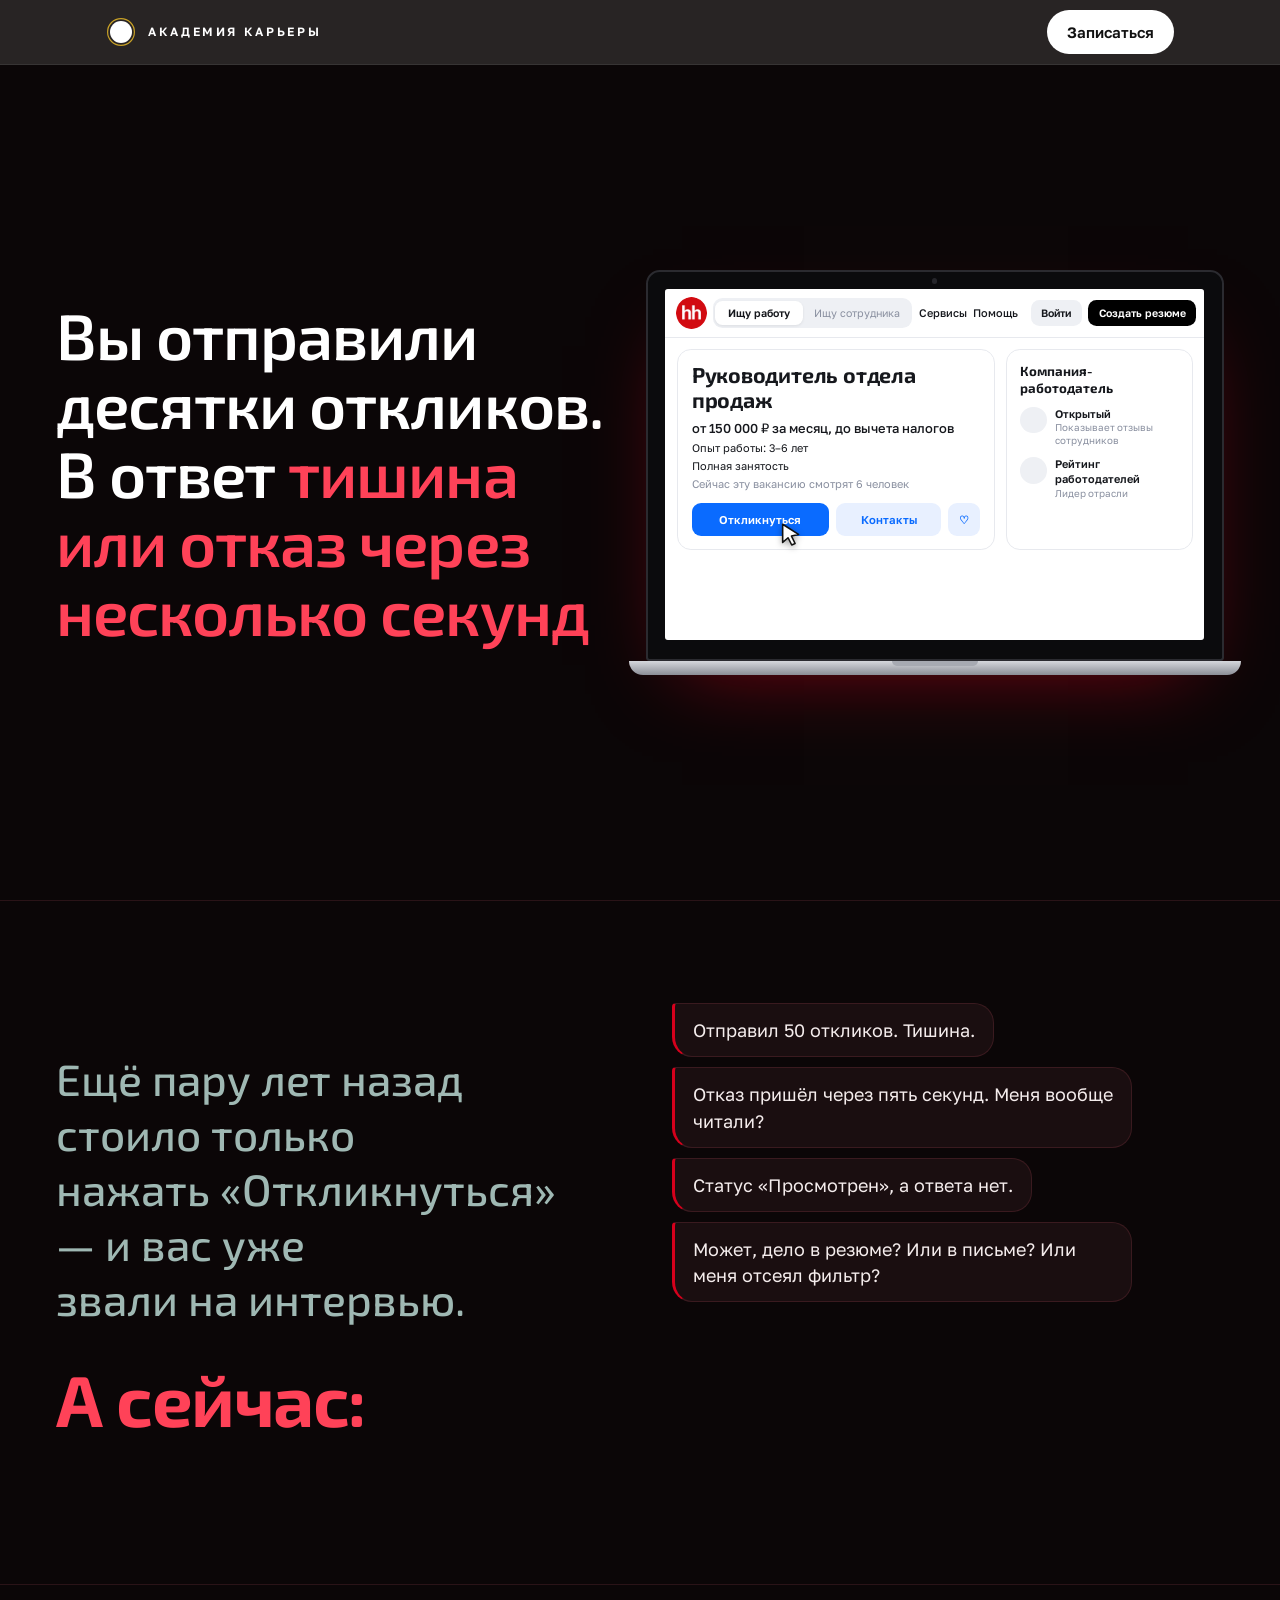
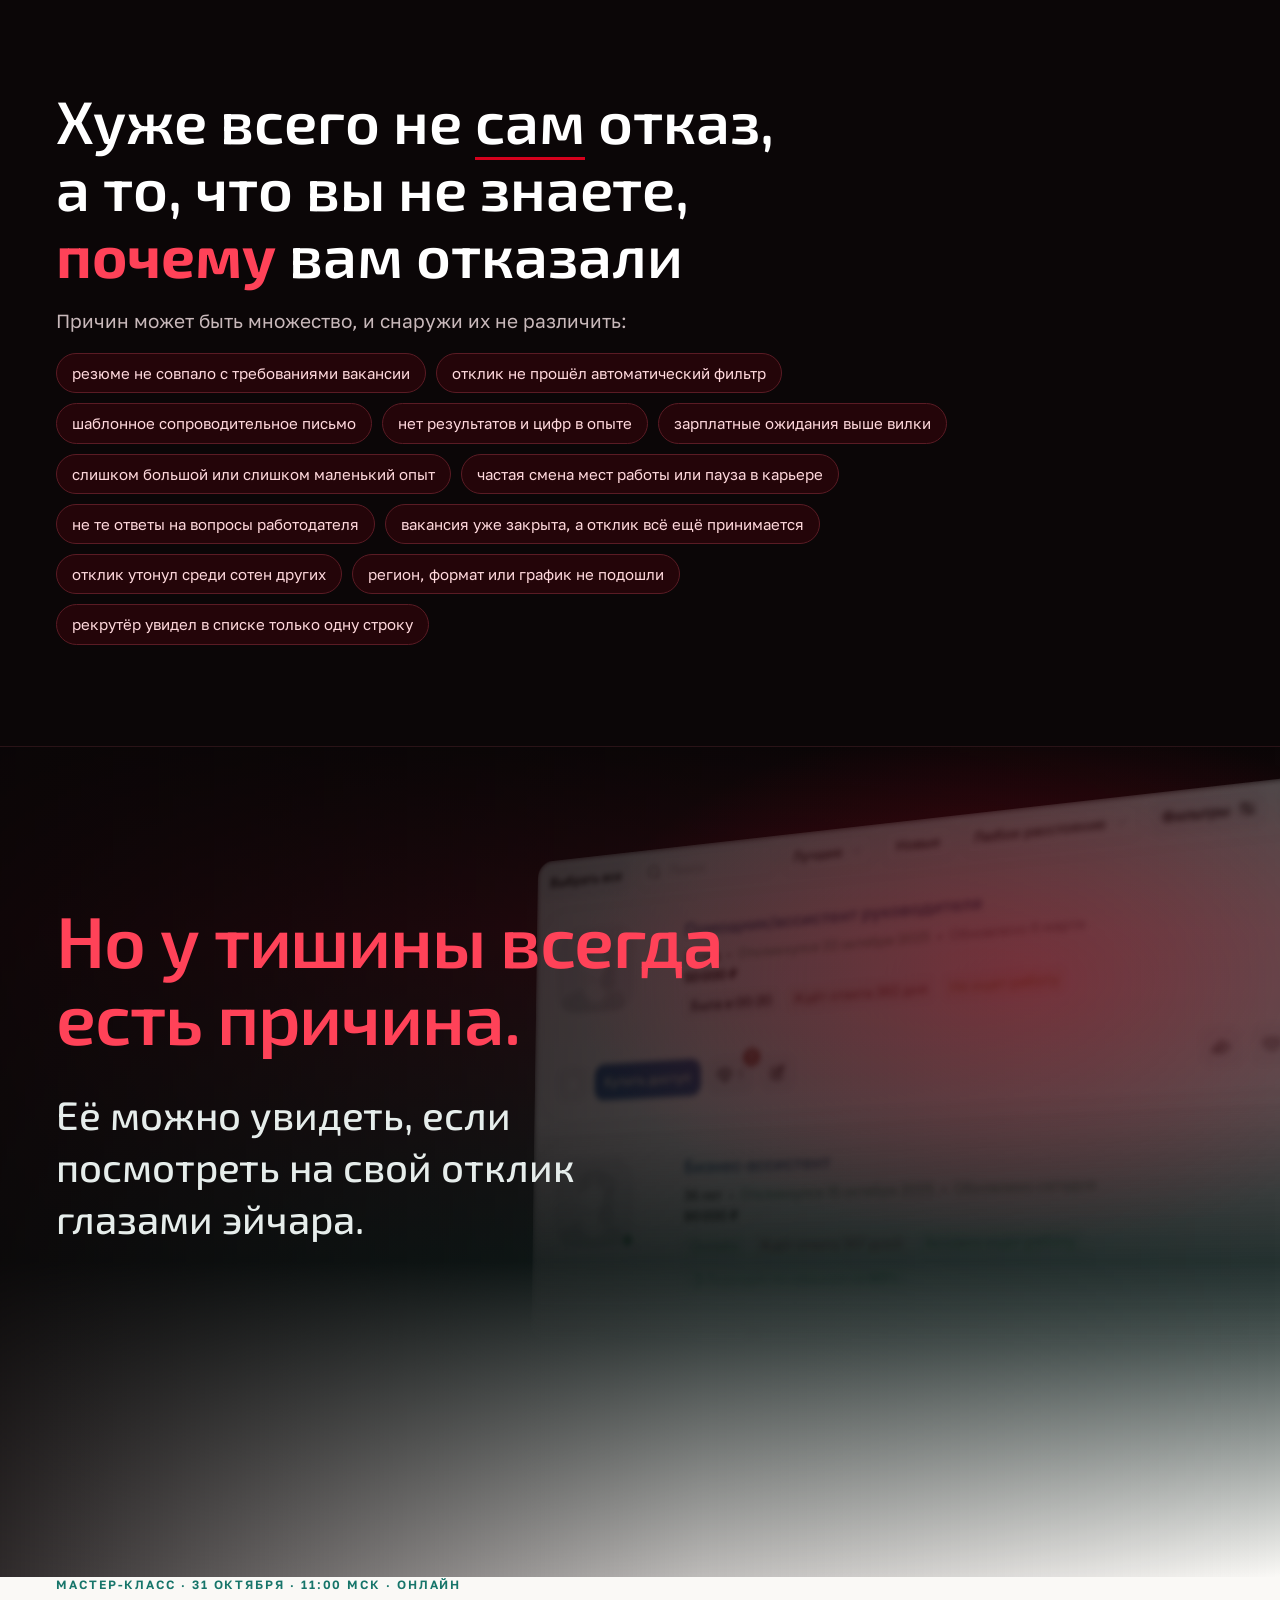
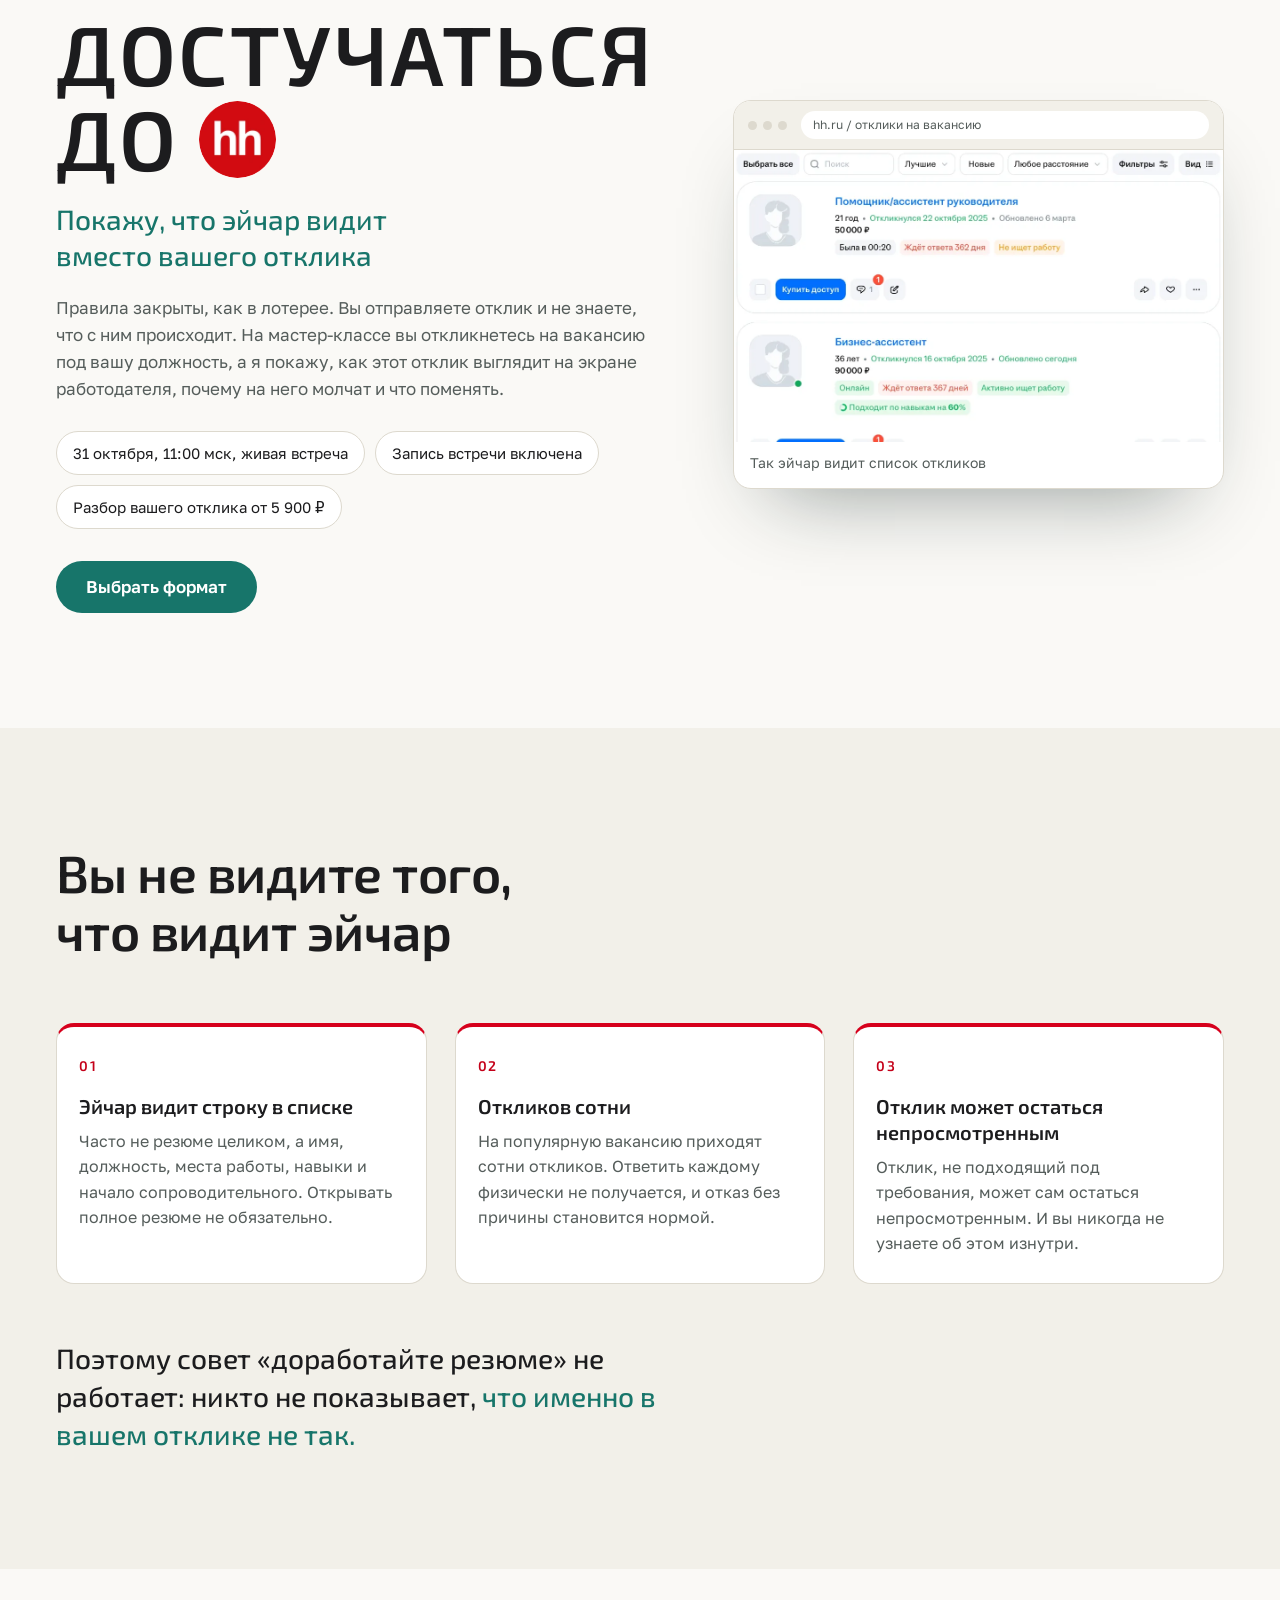
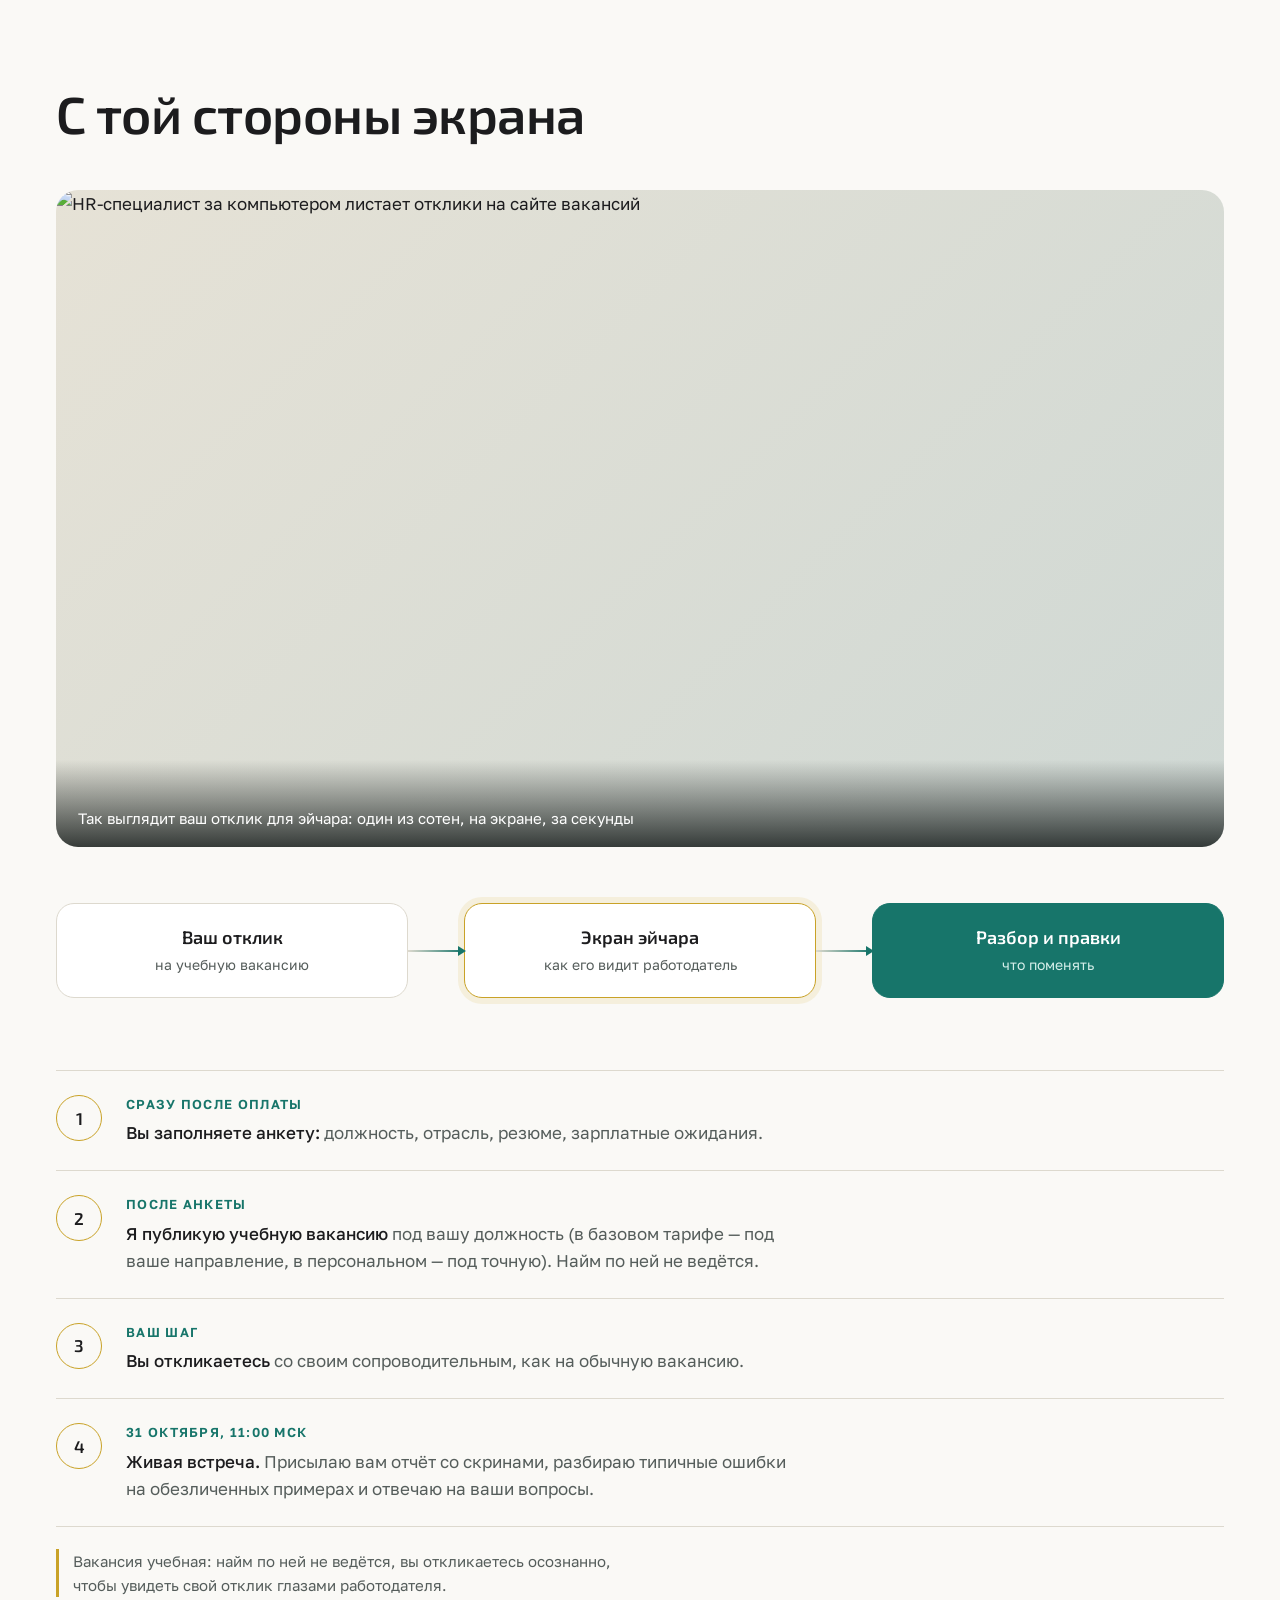
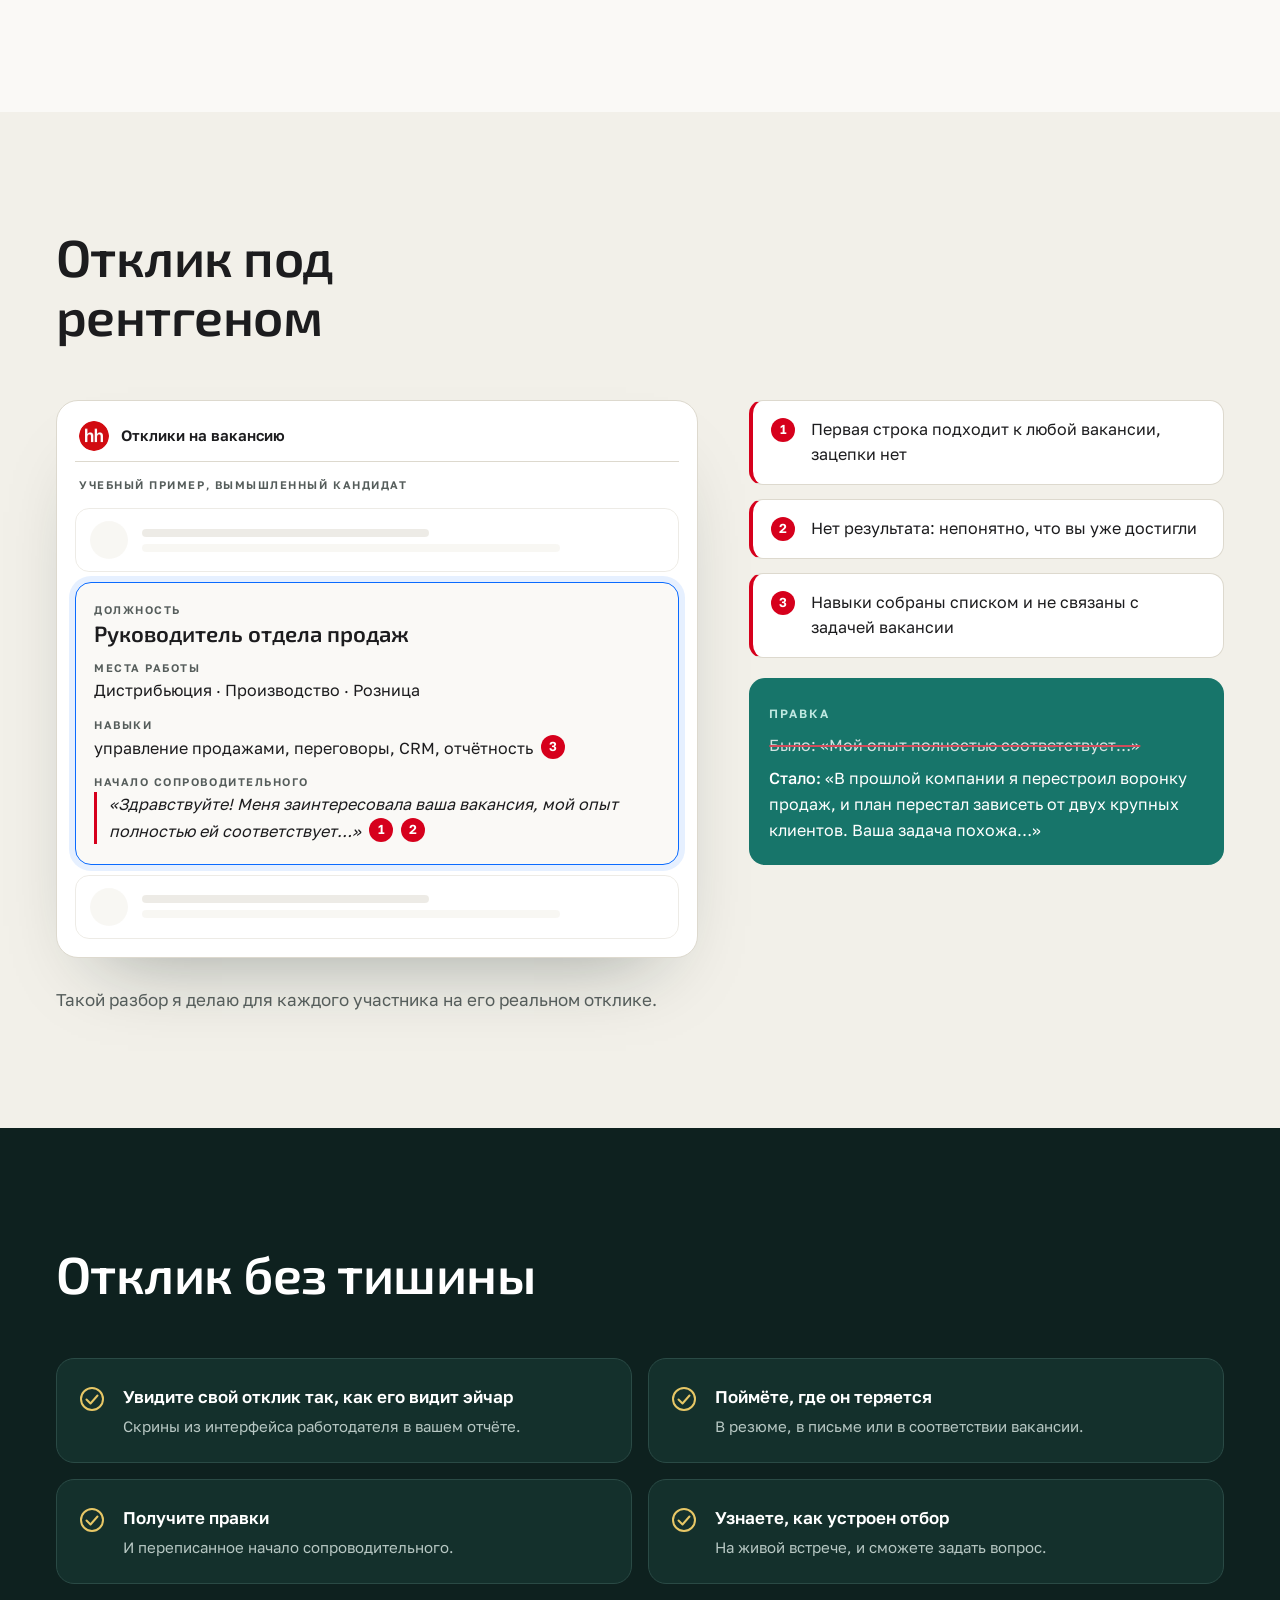
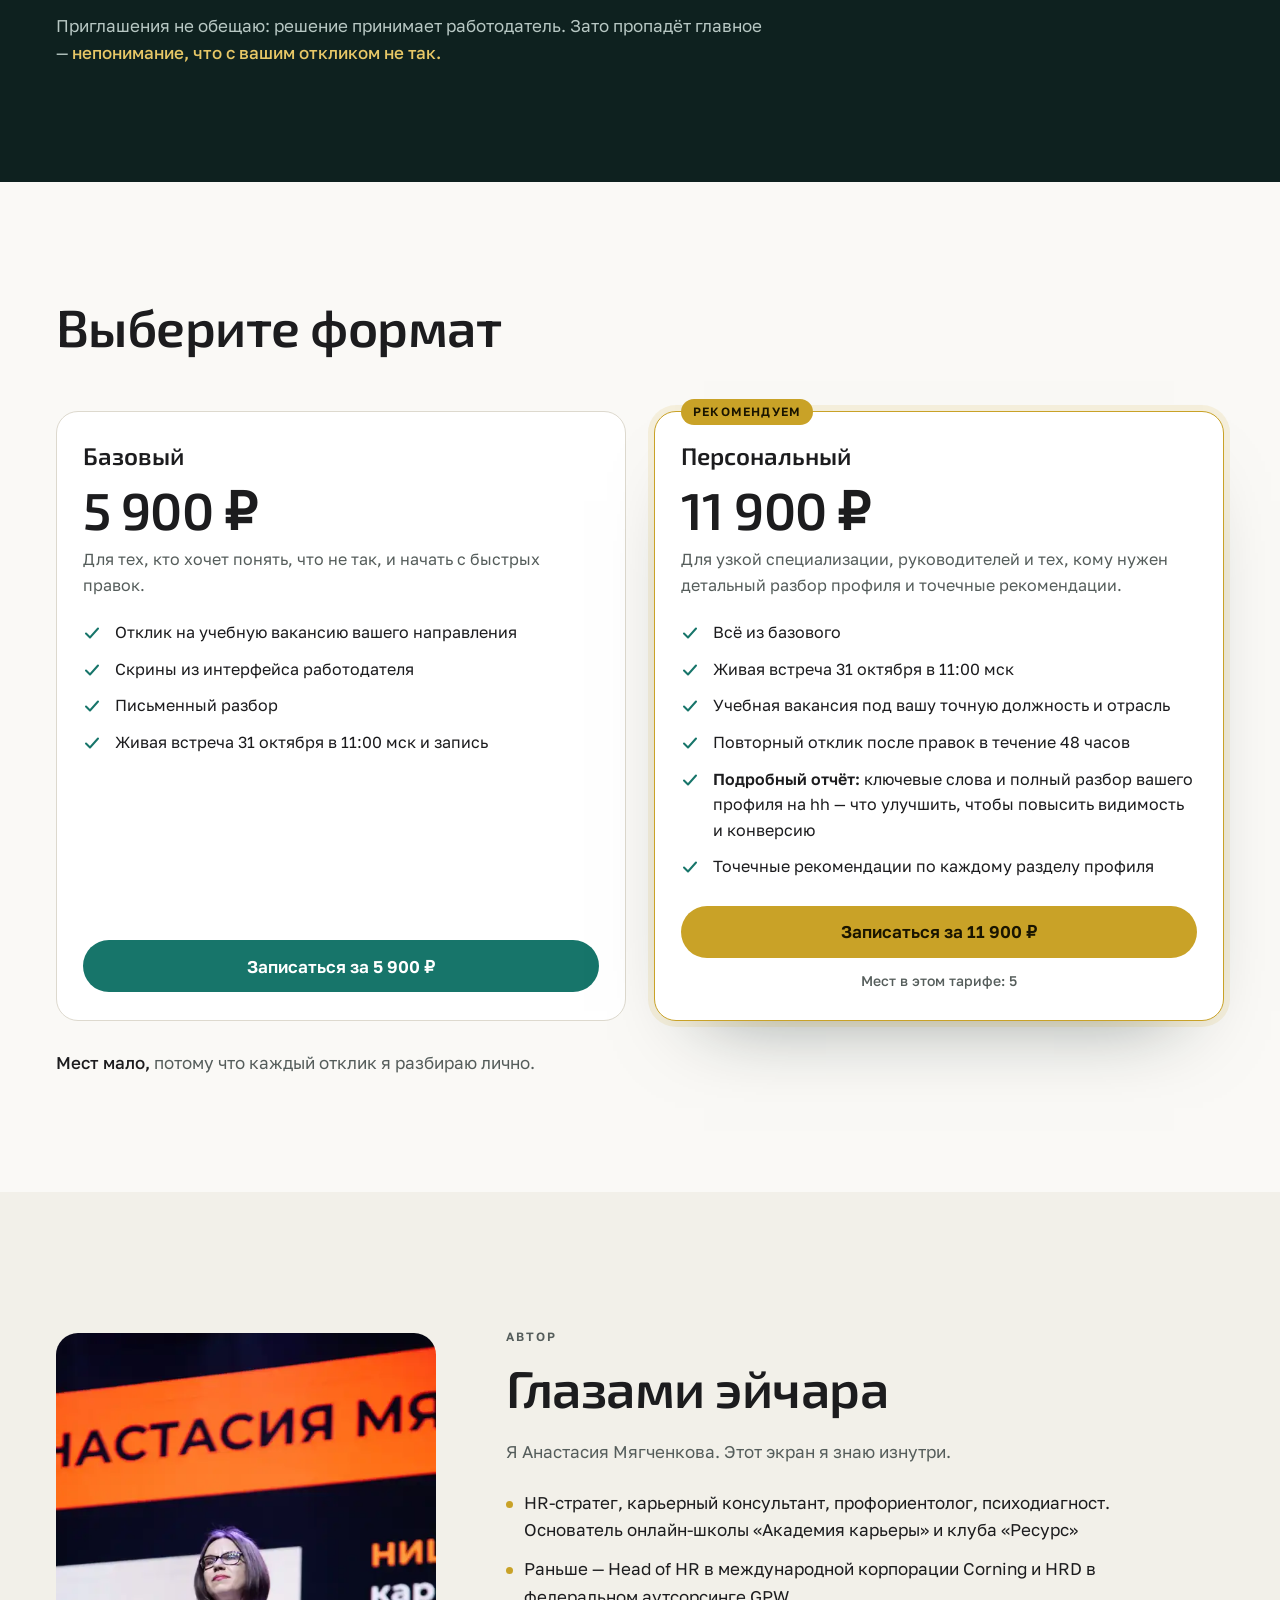
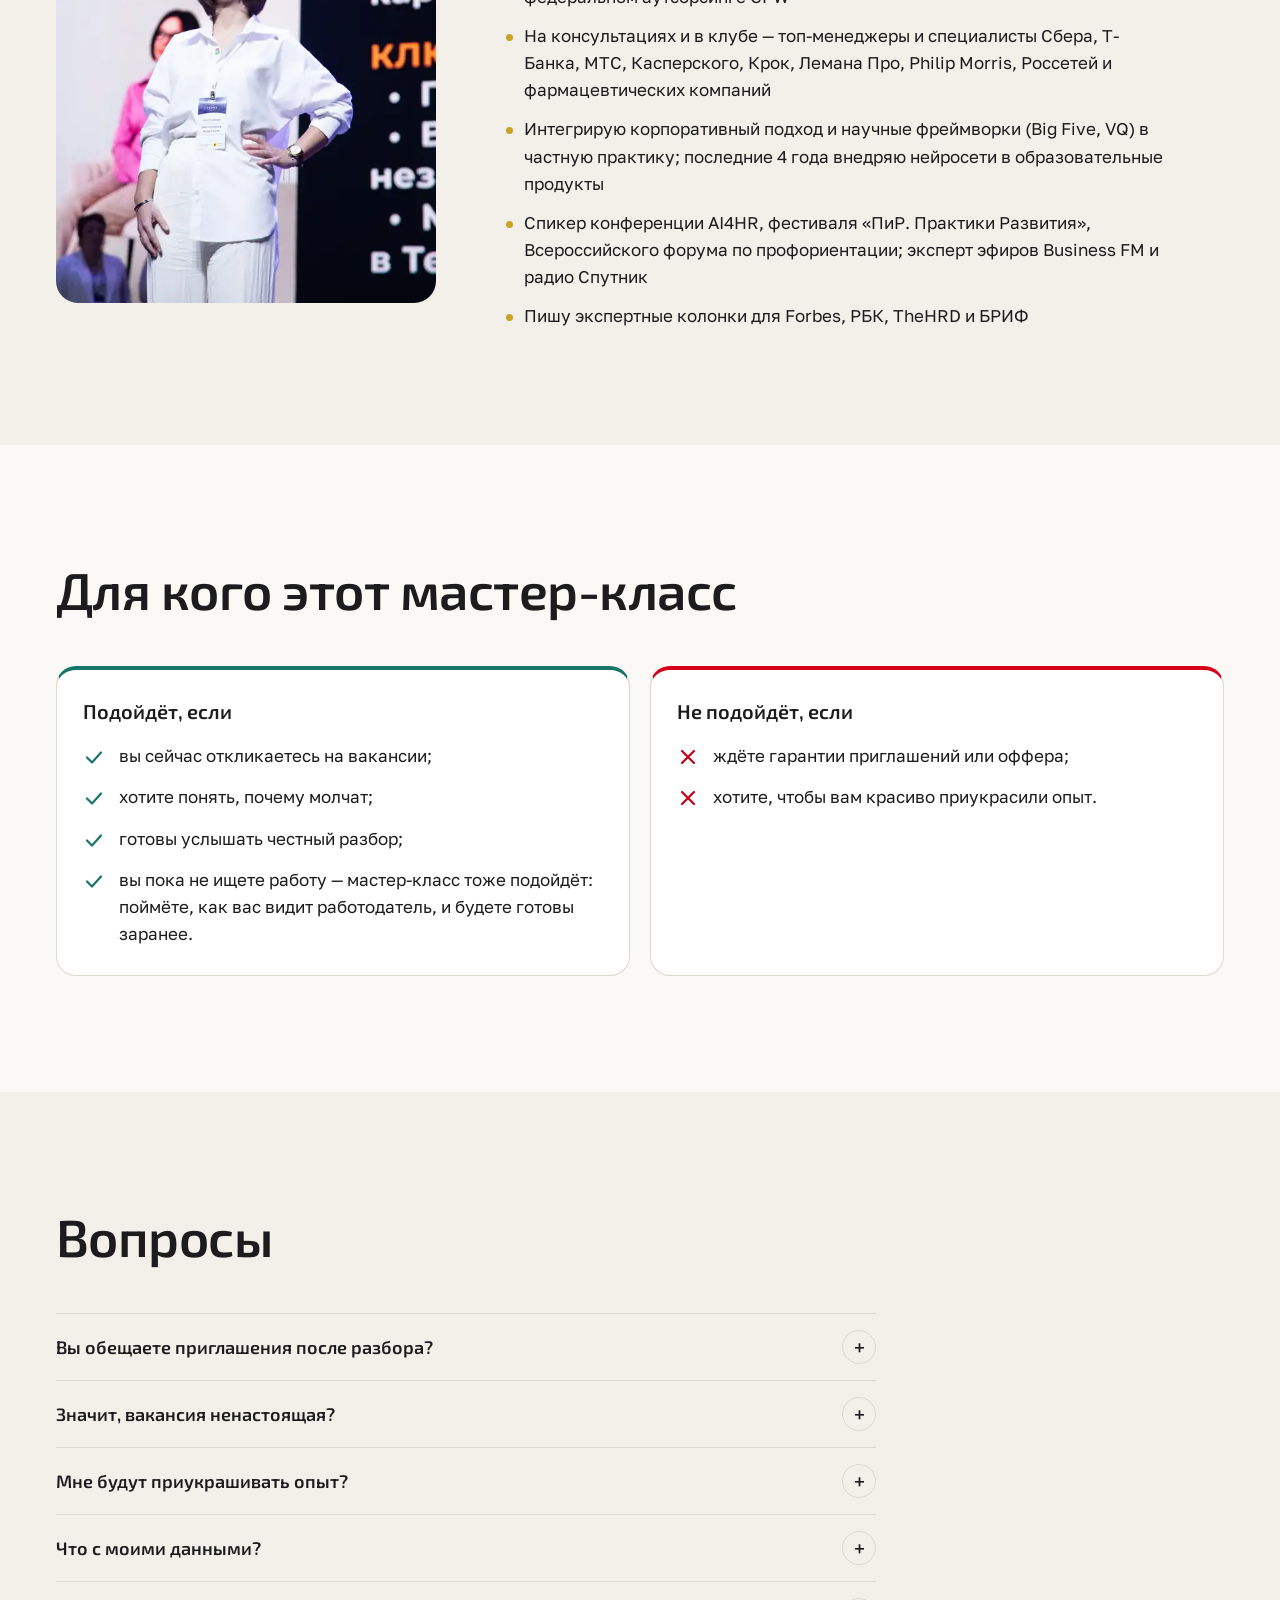
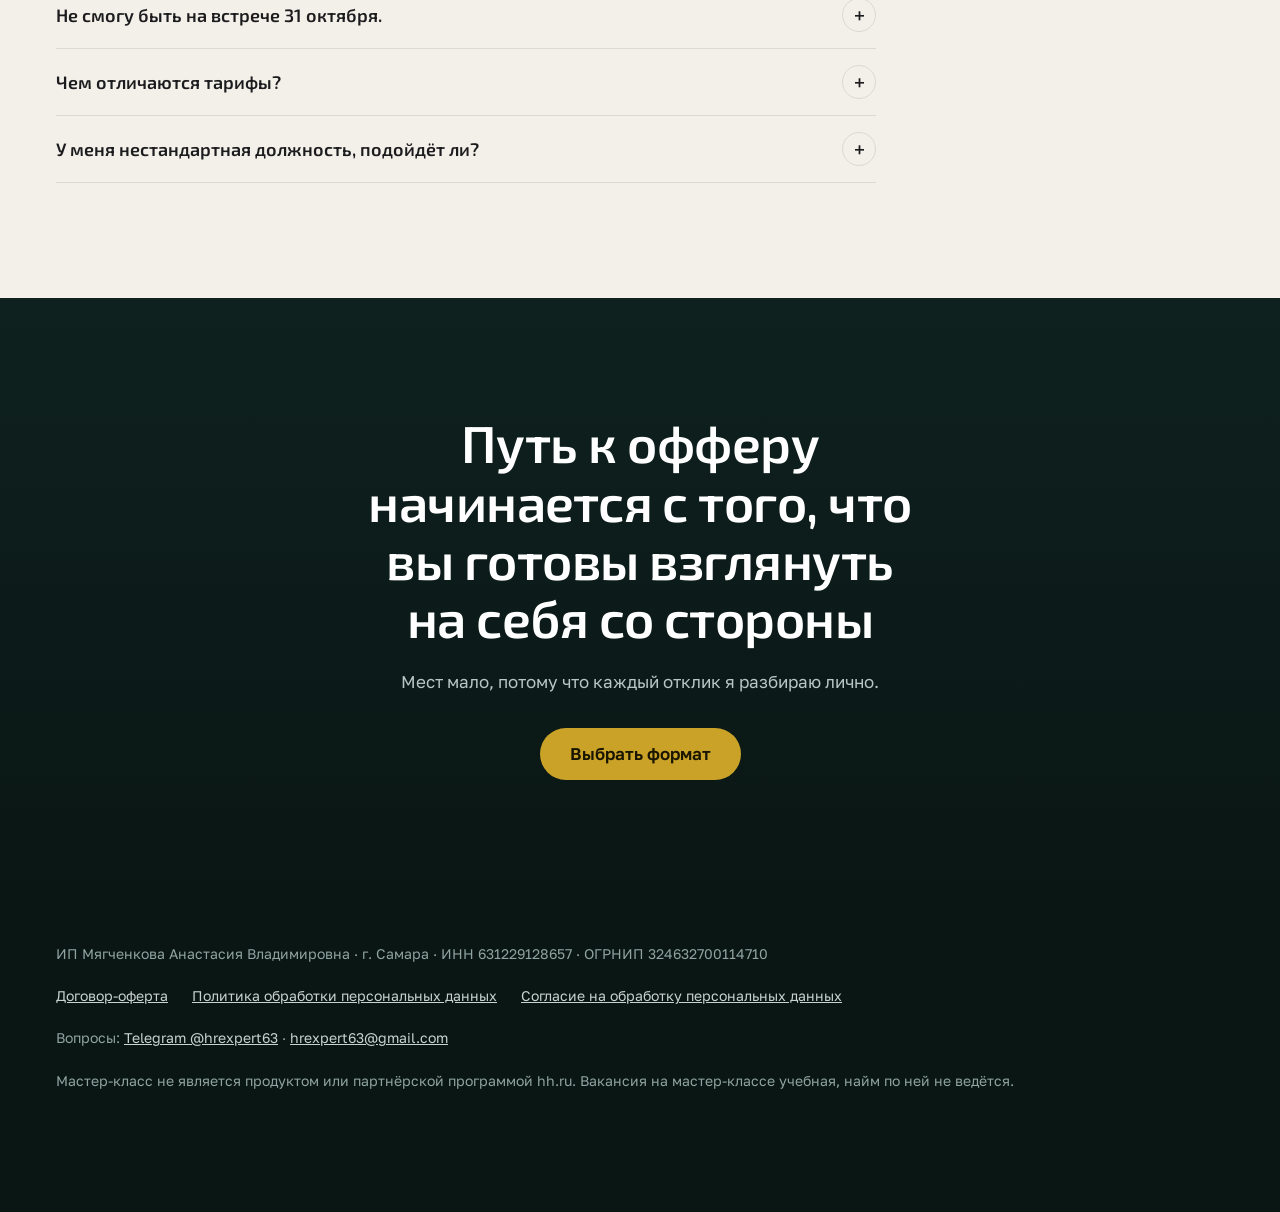
==== commit 6e911f8f: "Плоский ноутбук как раньше, фон на 4 экране, фото и «под рентгеном» как были, ссылка бренда наверх, " ====
--- a/ekran-ehr.html
+++ b/ekran-ehr.html
@@ -104,17 +104,14 @@
 .pain__end p.big u{text-decoration:none;border-bottom:3px solid var(--hh);padding-bottom:1px}
 
 
-/* ноутбук полубоком */
-.lapwrap{width:100%;max-width:660px;margin:0 auto;container-type:inline-size;perspective:1500px;perspective-origin:50% 30%;padding:2cqw 0 6cqw}
-.lap{transform-style:preserve-3d;transform:rotateY(-26deg) rotateX(-3deg) rotateZ(0);transform-origin:50% 55%;position:relative}
-.lap__lid{position:relative;padding:2.6cqw 2.6cqw 3cqw;background:#0B0B0D;border:2px solid #2B2B30;border-radius:2cqw 2cqw .5cqw .5cqw;box-shadow:0 0 0 1px #3a3a40 inset}
-.lap__lid::before{content:"";position:absolute;top:1cqw;left:50%;width:.8cqw;height:.8cqw;margin-left:-.4cqw;border-radius:50%;background:#26262B}
-.lap__base{height:34cqw;transform-origin:50% 0;transform:rotateX(78deg);background:linear-gradient(#D9DBE0,#B3B6BD 70%,#9A9DA5);border-radius:0 0 3cqw 3cqw;margin:0 -3%;box-shadow:inset 0 2px 0 #f2f3f5,0 30px 40px -10px rgba(0,0,0,.6);position:relative}
-.lap__base::before{content:"";position:absolute;left:8%;right:8%;top:12%;height:44%;border-radius:1cqw;background:repeating-linear-gradient(90deg,#8E9199 0 4%,#B9BCC3 4% 5%),#999;opacity:.5}
-.lap__base::after{content:"";position:absolute;left:34%;right:34%;bottom:10%;height:20%;border-radius:1cqw;background:#C6C9CF;box-shadow:inset 0 0 0 1px #a9acb4}
-@media(max-width:600px){.lap{transform:rotateY(-18deg) rotateX(-2deg)}}
-.hh{position:relative;aspect-ratio:16/10.4;overflow:hidden;border-radius:.5cqw;background:#fff;color:#16181D;font:400 max(7.5px,1.85cqw)/1.35 'Golos Text',sans-serif}
-.hh__top{display:flex;align-items:center;gap:.8em;padding:.7em 1em;border-bottom:1px solid #E7E9EE}
+/* ноутбук: отклик → автоотказ */
+.lap{width:100%;max-width:640px;margin:0 auto;container-type:inline-size}
+.lap__lid{position:relative;padding:3cqw 3cqw 3.4cqw;background:#0B0B0D;border:2px solid #2B2B30;border-radius:2.4cqw 2.4cqw .6cqw .6cqw;box-shadow:0 40px 80px -36px rgba(214,0,28,.6)}
+.lap__lid::before{content:"";position:absolute;top:1.1cqw;left:50%;width:.9cqw;height:.9cqw;margin-left:-.45cqw;border-radius:50%;background:#26262B}
+.lap__base{height:2.4cqw;margin:0 -3%;background:linear-gradient(#D5D7DC,#8B8E96);border-radius:0 0 2.6cqw 2.6cqw;position:relative}
+.lap__base::after{content:"";position:absolute;top:0;left:50%;width:14%;height:.8cqw;margin-left:-7%;background:#A7AAB2;border-radius:0 0 1cqw 1cqw}
+.hh{position:relative;aspect-ratio:16/10.4;overflow:hidden;border-radius:.5cqw;background:#fff;color:#16181D;font:400 max(8px,2cqw)/1.35 'Golos Text',sans-serif}
+.hh__top{display:flex;align-items:center;gap:.55em;padding:.7em .9em;border-bottom:1px solid #E7E9EE}
 .hh__logo{width:2.7em;height:2.7em;border-radius:50%}
 .hh__tg{white-space:nowrap;display:flex;padding:.2em;border-radius:.9em;background:#EEF0F4;font-size:.92em}
 .hh__tg b{padding:.5em 1.2em;border-radius:.7em;background:#fff;font-weight:600;box-shadow:0 1px 3px rgba(0,0,0,.08)}
@@ -122,7 +119,7 @@
 .hh__nav{font-size:.95em;font-weight:500}
 .hh__sp{flex:1}
 .hh__login{padding:.55em 1em;border-radius:.8em;background:#EEF0F4;font-weight:600;font-size:.92em}
-.hh__cr{flex:none;padding:.55em 1em;border-radius:.8em;background:#000;color:#fff;font-weight:600;font-size:.92em;white-space:nowrap}
+.hh__cr{padding:.55em 1em;border-radius:.8em;background:#000;color:#fff;font-weight:600;font-size:.92em;white-space:nowrap}
 .hh__body{display:grid;grid-template-columns:1.7fr 1fr;gap:.9em;padding:1em}
 .hh__card,.hh__side{border:1px solid #E7E9EE;border-radius:1.2em;padding:1.1em 1.2em}
 .hh__t{font:700 1.85em/1.15 var(--head);letter-spacing:-.01em}
@@ -145,7 +142,7 @@
 .t2 b{font:700 1.35em/1.2 var(--head)}
 .t2 span{font-size:.9em;opacity:.92}
 .cur{position:absolute;left:62%;top:58%;width:2.4em;height:2.4em;filter:drop-shadow(0 2px 3px rgba(0,0,0,.35));pointer-events:none;z-index:2}
-@container (max-width:440px){.hh__nav,.hh__login,.hh__side{display:none}.hh__body{grid-template-columns:1fr}.hh__top{gap:.6em}}
+@container (max-width:470px){.hh__nav,.hh__login,.hh__side{display:none}.hh__body{grid-template-columns:1fr}.hh__top{gap:.6em}}
 /* без анимации (reduce) — финальный кадр сразу виден */
 .t2{opacity:1}
 @media(prefers-reduced-motion:no-preference){
@@ -158,13 +155,17 @@
 @keyframes b1{0%,34%{background:#0A6BFF}36%,100%{background:#0852C4}}
 @keyframes t1{0%,36%{opacity:0;transform:translateY(8px)}40%,52%{opacity:1;transform:none}56%,100%{opacity:0}}
 @keyframes t2{0%,56%{opacity:0;transform:translateY(8px)}62%,92%{opacity:1;transform:none}98%,100%{opacity:0}}
+.lapwrap{width:100%}
 .pain__end p.pain__sub{font:400 clamp(16px,2vw,19px)/1.5 "Golos Text",sans-serif;margin-top:18px;color:#C9B9BB;max-width:52ch}
 .why-tags{margin-top:18px;display:flex;flex-wrap:wrap;gap:10px;max-width:980px}
 .why-tags li{padding:9px 15px;border-radius:999px;border:1px solid #5A1B24;background:rgba(214,0,28,.12);color:#FFD9DD;font-size:15px;line-height:1.35}
 
 /* ───── мост: боль → спокойствие ───── */
 .stitch{background:linear-gradient(180deg,var(--night) 0%,#2B0A10 22%,#10201E 62%,var(--bg) 100%);padding:clamp(88px,12vw,160px) var(--gut) clamp(180px,26vw,360px)}
-.stitch__in{max-width:1180px;margin:0 auto}
+.stitch{position:relative;overflow:hidden}
+.stitch::before{content:"";position:absolute;right:-6%;top:8%;width:min(82vw,880px);aspect-ratio:1255/750;background:url(img/hh-candidates.webp) center/cover no-repeat;filter:blur(3px) grayscale(.55) brightness(.5) contrast(1.1);opacity:.55;transform:perspective(1400px) rotateY(-18deg) rotateX(6deg) rotate(-3deg);border-radius:18px;-webkit-mask-image:linear-gradient(180deg,#000 0,#000 55%,transparent 100%);mask-image:linear-gradient(180deg,#000 0,#000 55%,transparent 100%);pointer-events:none}
+.stitch::after{content:"";position:absolute;inset:0;background:radial-gradient(50% 45% at 80% 28%,rgba(214,0,28,.28),transparent 70%),linear-gradient(90deg,rgba(11,6,7,.85) 0,rgba(11,6,7,.25) 55%,transparent 100%);pointer-events:none}
+.stitch__in{position:relative;z-index:1;max-width:1180px;margin:0 auto}
 .stitch__a{font:600 clamp(32px,6vw,72px)/1.08 var(--head);letter-spacing:-.015em;color:var(--hh-bright);max-width:16ch}
 .stitch__b{margin-top:clamp(20px,3vw,32px);font:500 clamp(22px,3.4vw,40px)/1.3 var(--head);color:#E6EDEB;max-width:26ch}
 
@@ -219,9 +220,6 @@
 .mech h2{max-width:18ch}
 .ph{margin:clamp(28px,4vw,48px) 0 0;border-radius:22px;overflow:hidden;background:linear-gradient(135deg,#E6E2D6,#CFD8D4);position:relative;aspect-ratio:16/9}
 .ph>img{width:100%;height:100%;object-fit:cover}
-.ph__mon{position:absolute;right:4%;bottom:15%;width:clamp(150px,44%,460px);border-radius:8px;background:#111;padding:6px 6px 8px;border:2px solid #24262B;box-shadow:0 24px 50px -14px rgba(0,0,0,.65)}
-.ph__bar{display:flex;gap:4px;padding:0 2px 5px}.ph__bar i{width:6px;height:6px;border-radius:50%;background:#3a3c42}
-.ph__mon img{width:100%;height:auto;border-radius:3px;display:block}
 .ph figcaption{position:absolute;left:0;right:0;bottom:0;padding:48px 22px 18px;background:linear-gradient(transparent,rgba(8,14,13,.78));color:#fff;font-size:15px;line-height:1.4}
 .flow{margin-top:clamp(32px,5vw,56px);display:flex;flex-direction:column;align-items:stretch;gap:0}
 .node{padding:22px 24px;border-radius:18px;border:1px solid var(--line);background:var(--card);text-align:center;font:600 18px/1.3 var(--head)}
@@ -249,7 +247,6 @@
 /* ───── 5. РЕНТГЕН ───── */
 .xray{background:var(--bg2)}
 .xray h2{max-width:16ch}
-.shot--v{margin-top:clamp(28px,4vw,48px);max-width:820px}
 .xray__grid{margin-top:clamp(32px,5vw,56px);display:grid;gap:clamp(28px,4vw,56px);grid-template-columns:1fr}
 @media(min-width:960px){.xray__grid{grid-template-columns:1.15fr .85fr;align-items:start}}
 .list{border-radius:22px;background:var(--card);border:1px solid var(--line);padding:18px;display:flex;flex-direction:column;gap:10px;box-shadow:0 40px 80px -44px rgba(14,33,31,.4)}
@@ -366,9 +363,9 @@
 <body>
 
 <!-- 0. Шапка -->
-<header class="top">
+<header class="top" id="top">
   <div class="top__in">
-    <a class="brand" href="./" aria-label="Академия карьеры">
+    <a class="brand" href="#top" aria-label="Академия карьеры, наверх страницы">
       <svg width="30" height="30" viewBox="0 0 30 30" aria-hidden="true"><circle cx="15" cy="15" r="11" fill="#fff"/><circle cx="15" cy="15" r="13.4" fill="none" stroke="#C9A227" stroke-width="1.2"/></svg>
       Академия карьеры
     </a>
@@ -474,12 +471,12 @@
 <section class="sec offer" id="offer" aria-labelledby="h-offer">
   <div class="wrap offer__in">
     <div>
-      <p class="eyebrow">Мастер-класс · 31 октября · онлайн</p>
+      <p class="eyebrow">Мастер-класс · 31 октября · 11:00 мск · онлайн</p>
       <h2 class="title" id="h-offer">Достучаться <span class="nw">до&nbsp;<img class="ttl-hh" src="img/hh-logo.webp" width="80" height="80" alt="hh"></span></h2>
       <p class="sub">Покажу, что эйчар видит вместо вашего отклика</p>
       <p class="txt">Правила закрыты, как в лотерее. Вы отправляете отклик и не знаете, что с ним происходит. На мастер-классе вы откликнетесь на вакансию под вашу должность, а я покажу, как этот отклик выглядит на экране работодателя, почему на него молчат и что поменять.</p>
       <ul class="facts">
-        <li>31 октября, живая встреча</li>
+        <li>31 октября, 11:00 мск, живая встреча</li>
         <li>Запись встречи включена</li>
         <li>Разбор вашего отклика от 5&nbsp;900&nbsp;₽</li>
       </ul>
@@ -512,8 +509,7 @@
     <h2 id="h-mech">С той стороны экрана</h2>
     <figure class="ph">
       <img src="https://cdn.gamma.app/f2etv6mzt3jbknl/design-anything/hTVBTvGbMIvvn7H8NprUM/r8k5ZxFDbtbNrrVGRPNft.jpg" width="1376" height="768" alt="HR-специалист за компьютером листает отклики на сайте вакансий" loading="lazy" decoding="async">
-      <div class="ph__mon"><div class="ph__bar"><i></i><i></i><i></i></div><img src="img/hh-candidates.webp" width="1100" height="657" alt="Список откликов на hh на мониторе эйчара" loading="lazy" decoding="async"></div>
-      <figcaption>Так выглядит ваш отклик для эйчара: один из сотен, на экране, за секунды</figcaption>
+<figcaption>Так выглядит ваш отклик для эйчара: один из сотен, на экране, за секунды</figcaption>
     </figure>
     <div class="flow" aria-label="Схема: ваш отклик, экран эйчара, разбор и правки">
       <div class="node">Ваш отклик<small>на учебную вакансию</small></div>
@@ -526,7 +522,7 @@
       <li><span class="d">Сразу после оплаты</span><p><b>Вы заполняете анкету:</b> должность, отрасль, резюме, зарплатные ожидания.</p></li>
       <li><span class="d">После анкеты</span><p><b>Я публикую учебную вакансию</b> под вашу должность (в базовом тарифе — под ваше направление, в персональном — под точную). Найм по ней не ведётся.</p></li>
       <li><span class="d">Ваш шаг</span><p><b>Вы откликаетесь</b> со своим сопроводительным, как на обычную вакансию.</p></li>
-      <li><span class="d">31 октября</span><p><b>Живая встреча.</b> Присылаю вам отчёт со скринами, разбираю типичные ошибки на обезличенных примерах и отвечаю на ваши вопросы.</p></li>
+      <li><span class="d">31 октября, 11:00 мск</span><p><b>Живая встреча.</b> Присылаю вам отчёт со скринами, разбираю типичные ошибки на обезличенных примерах и отвечаю на ваши вопросы.</p></li>
     </ol>
     <p class="note">Вакансия учебная: найм по ней не ведётся, вы откликаетесь осознанно, чтобы увидеть свой отклик глазами работодателя.</p>
   </div>
@@ -536,11 +532,6 @@
 <section class="sec xray" id="xray" aria-labelledby="h-xray">
   <div class="wrap">
     <h2 id="h-xray">Отклик под рентгеном</h2>
-    <figure class="shot shot--v">
-      <div class="shot__bar"><i></i><i></i><i></i><span>hh.ru / вакансия в кабинете работодателя</span></div>
-      <img src="img/hh-vacancy.webp" width="1000" height="587" alt="Живая вакансия в кабинете работодателя на hh" loading="lazy" decoding="async">
-      <figcaption>Живая вакансия в кабинете работодателя: именно здесь эйчар видит отклики</figcaption>
-    </figure>
     <div class="xray__grid">
       <div class="list" aria-label="Стилизованный список откликов, один открыт и помечен тремя отметками">
         <div class="list__top"><img src="img/hh-logo.webp" width="80" height="80" alt=""><span>Отклики на вакансию</span></div>
@@ -598,7 +589,7 @@
           <li><svg width="18" height="18" viewBox="0 0 18 18" fill="none" stroke="currentColor" stroke-width="2" stroke-linecap="round" stroke-linejoin="round" aria-hidden="true"><path d="M3 9.5l4 4 8-9"/></svg>Отклик на учебную вакансию вашего направления</li>
           <li><svg width="18" height="18" viewBox="0 0 18 18" fill="none" stroke="currentColor" stroke-width="2" stroke-linecap="round" stroke-linejoin="round" aria-hidden="true"><path d="M3 9.5l4 4 8-9"/></svg>Скрины из интерфейса работодателя</li>
           <li><svg width="18" height="18" viewBox="0 0 18 18" fill="none" stroke="currentColor" stroke-width="2" stroke-linecap="round" stroke-linejoin="round" aria-hidden="true"><path d="M3 9.5l4 4 8-9"/></svg>Письменный разбор</li>
-          <li><svg width="18" height="18" viewBox="0 0 18 18" fill="none" stroke="currentColor" stroke-width="2" stroke-linecap="round" stroke-linejoin="round" aria-hidden="true"><path d="M3 9.5l4 4 8-9"/></svg>Живая встреча 31 октября и запись</li>
+          <li><svg width="18" height="18" viewBox="0 0 18 18" fill="none" stroke="currentColor" stroke-width="2" stroke-linecap="round" stroke-linejoin="round" aria-hidden="true"><path d="M3 9.5l4 4 8-9"/></svg>Живая встреча 31 октября в 11:00 мск и запись</li>
         </ul>
         <a class="btn btn--block" href="#" data-pay="base" data-goal="tariff_base">Записаться за 5&nbsp;900&nbsp;₽</a>
         <p class="seats" data-seats="base"></p>
@@ -610,8 +601,8 @@
         <p class="for">Для узкой специализации, руководителей и тех, кому нужен детальный разбор профиля и точечные рекомендации.</p>
         <ul>
           <li><svg width="18" height="18" viewBox="0 0 18 18" fill="none" stroke="currentColor" stroke-width="2" stroke-linecap="round" stroke-linejoin="round" aria-hidden="true"><path d="M3 9.5l4 4 8-9"/></svg>Всё из базового</li>
+          <li><svg width="18" height="18" viewBox="0 0 18 18" fill="none" stroke="currentColor" stroke-width="2" stroke-linecap="round" stroke-linejoin="round" aria-hidden="true"><path d="M3 9.5l4 4 8-9"/></svg>Живая встреча 31 октября в 11:00 мск</li>
           <li><svg width="18" height="18" viewBox="0 0 18 18" fill="none" stroke="currentColor" stroke-width="2" stroke-linecap="round" stroke-linejoin="round" aria-hidden="true"><path d="M3 9.5l4 4 8-9"/></svg>Учебная вакансия под вашу точную должность и отрасль</li>
-          <li><svg width="18" height="18" viewBox="0 0 18 18" fill="none" stroke="currentColor" stroke-width="2" stroke-linecap="round" stroke-linejoin="round" aria-hidden="true"><path d="M3 9.5l4 4 8-9"/></svg>Голосовой разбор от меня на 5–7 минут</li>
           <li><svg width="18" height="18" viewBox="0 0 18 18" fill="none" stroke="currentColor" stroke-width="2" stroke-linecap="round" stroke-linejoin="round" aria-hidden="true"><path d="M3 9.5l4 4 8-9"/></svg>Повторный отклик после правок в течение 48 часов</li>
           <li><svg width="18" height="18" viewBox="0 0 18 18" fill="none" stroke="currentColor" stroke-width="2" stroke-linecap="round" stroke-linejoin="round" aria-hidden="true"><path d="M3 9.5l4 4 8-9"/></svg><span><b>Подробный отчёт:</b> ключевые слова и полный разбор вашего профиля на hh — что улучшить, чтобы повысить видимость и конверсию</span></li>
           <li><svg width="18" height="18" viewBox="0 0 18 18" fill="none" stroke="currentColor" stroke-width="2" stroke-linecap="round" stroke-linejoin="round" aria-hidden="true"><path d="M3 9.5l4 4 8-9"/></svg>Точечные рекомендации по каждому разделу профиля</li>
@@ -679,7 +670,7 @@
       <details><summary>Мне будут приукрашивать опыт?</summary><p>Нет. Правки только по фактам: формулировки, порядок, акценты. Чего не было в вашем опыте, в отклике не появится.</p></details>
       <details><summary>Что с моими данными?</summary><p>Резюме и отклик видите только вы и я. Примеры на встрече обезличиваю и показываю только с вашего согласия.</p></details>
       <details><summary>Не смогу быть на встрече 31 октября.</summary><p>Запись придёт вам после встречи, а личный разбор вы получите в любом случае.</p></details>
-      <details><summary>Чем отличаются тарифы?</summary><p>В базовом вы откликаетесь на вакансию вашего направления. В персональном я публикую вакансию под вашу точную должность, записываю голосовой разбор, проверяю отклик ещё раз после правок и готовлю подробный отчёт: ключевые слова, полный разбор вашего профиля на hh и точечные рекомендации, что улучшить для видимости и конверсии. Мест в персональном тарифе — 5.</p></details>
+      <details><summary>Чем отличаются тарифы?</summary><p>В базовом вы откликаетесь на вакансию вашего направления. В персональном я публикую вакансию под вашу точную должность, проверяю отклик ещё раз после правок и готовлю подробный отчёт: ключевые слова, полный разбор вашего профиля на hh и точечные рекомендации, что улучшить для видимости и конверсии. Мест в персональном тарифе — 5.</p></details>
       <details><summary>У меня нестандартная должность, подойдёт ли?</summary><p>Тогда берите персональный тариф: вакансия будет под вашу точную роль.</p></details>
     </div>
   </div>
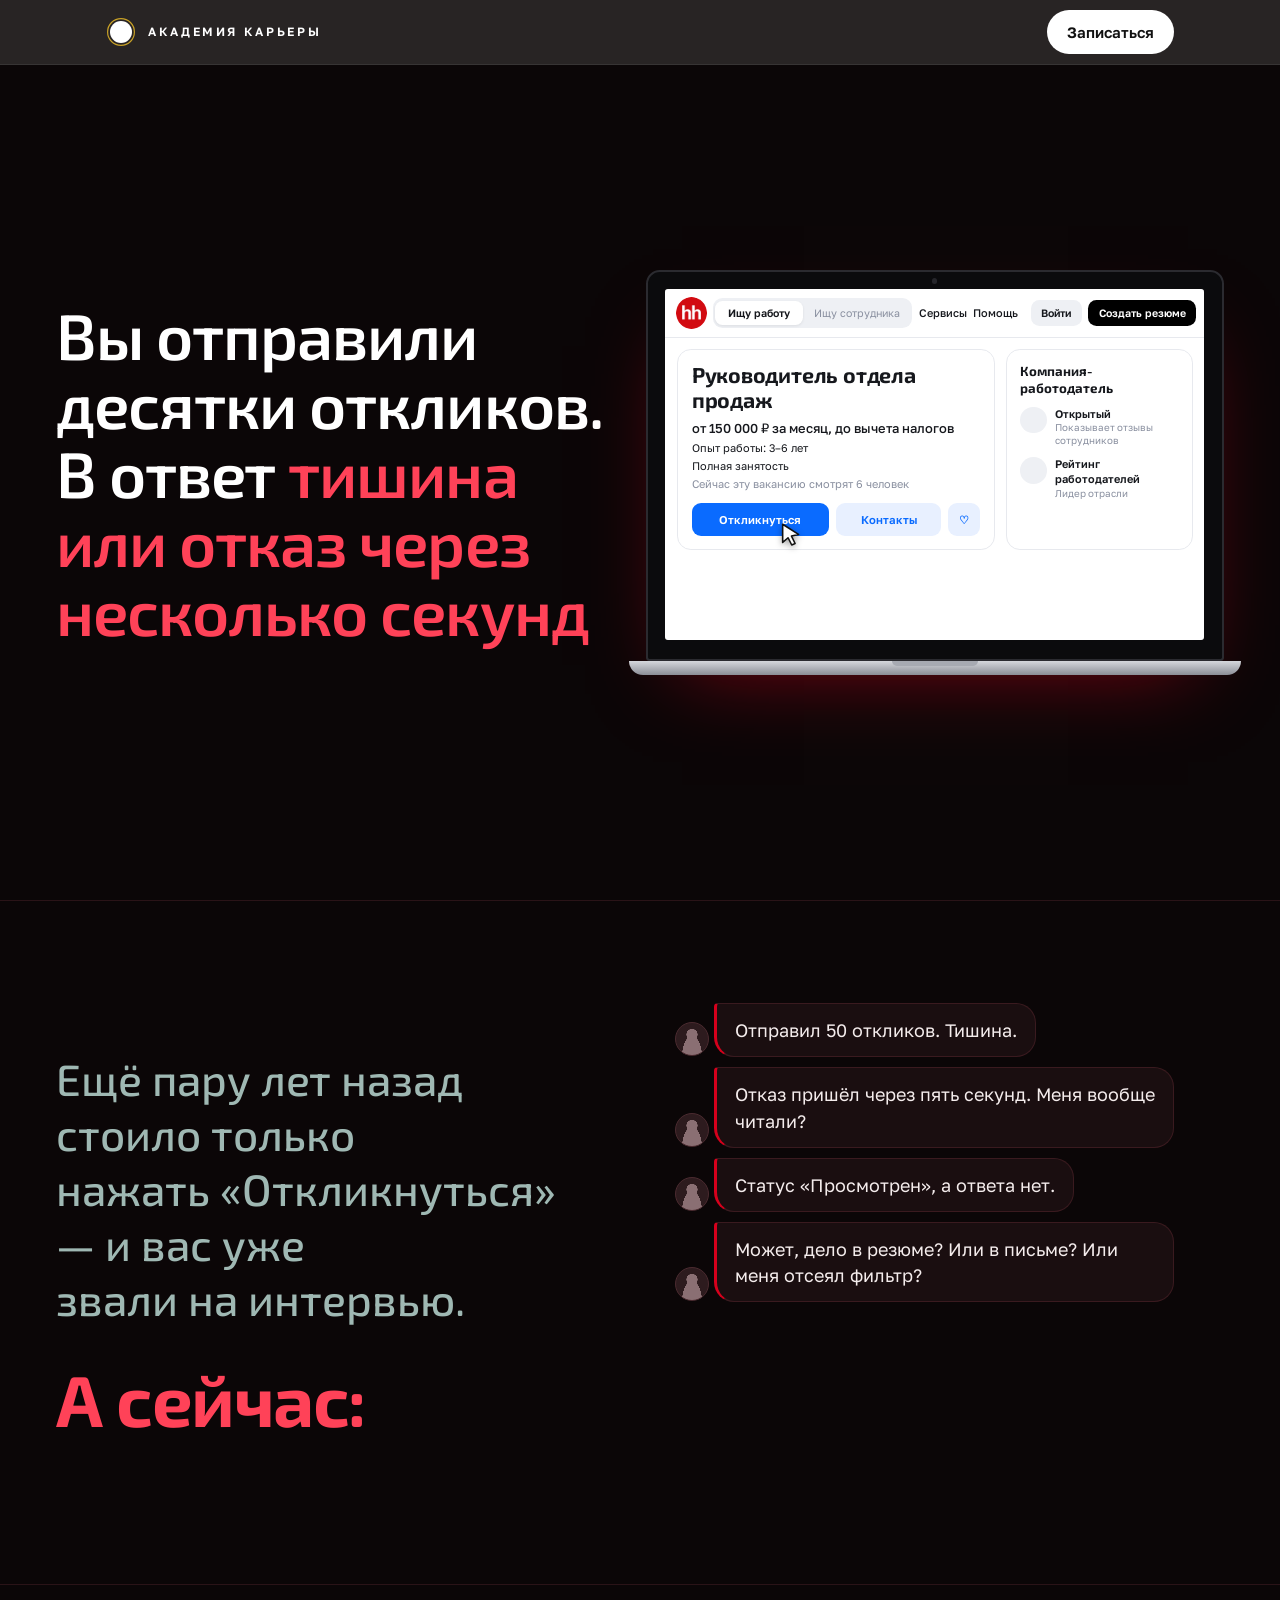
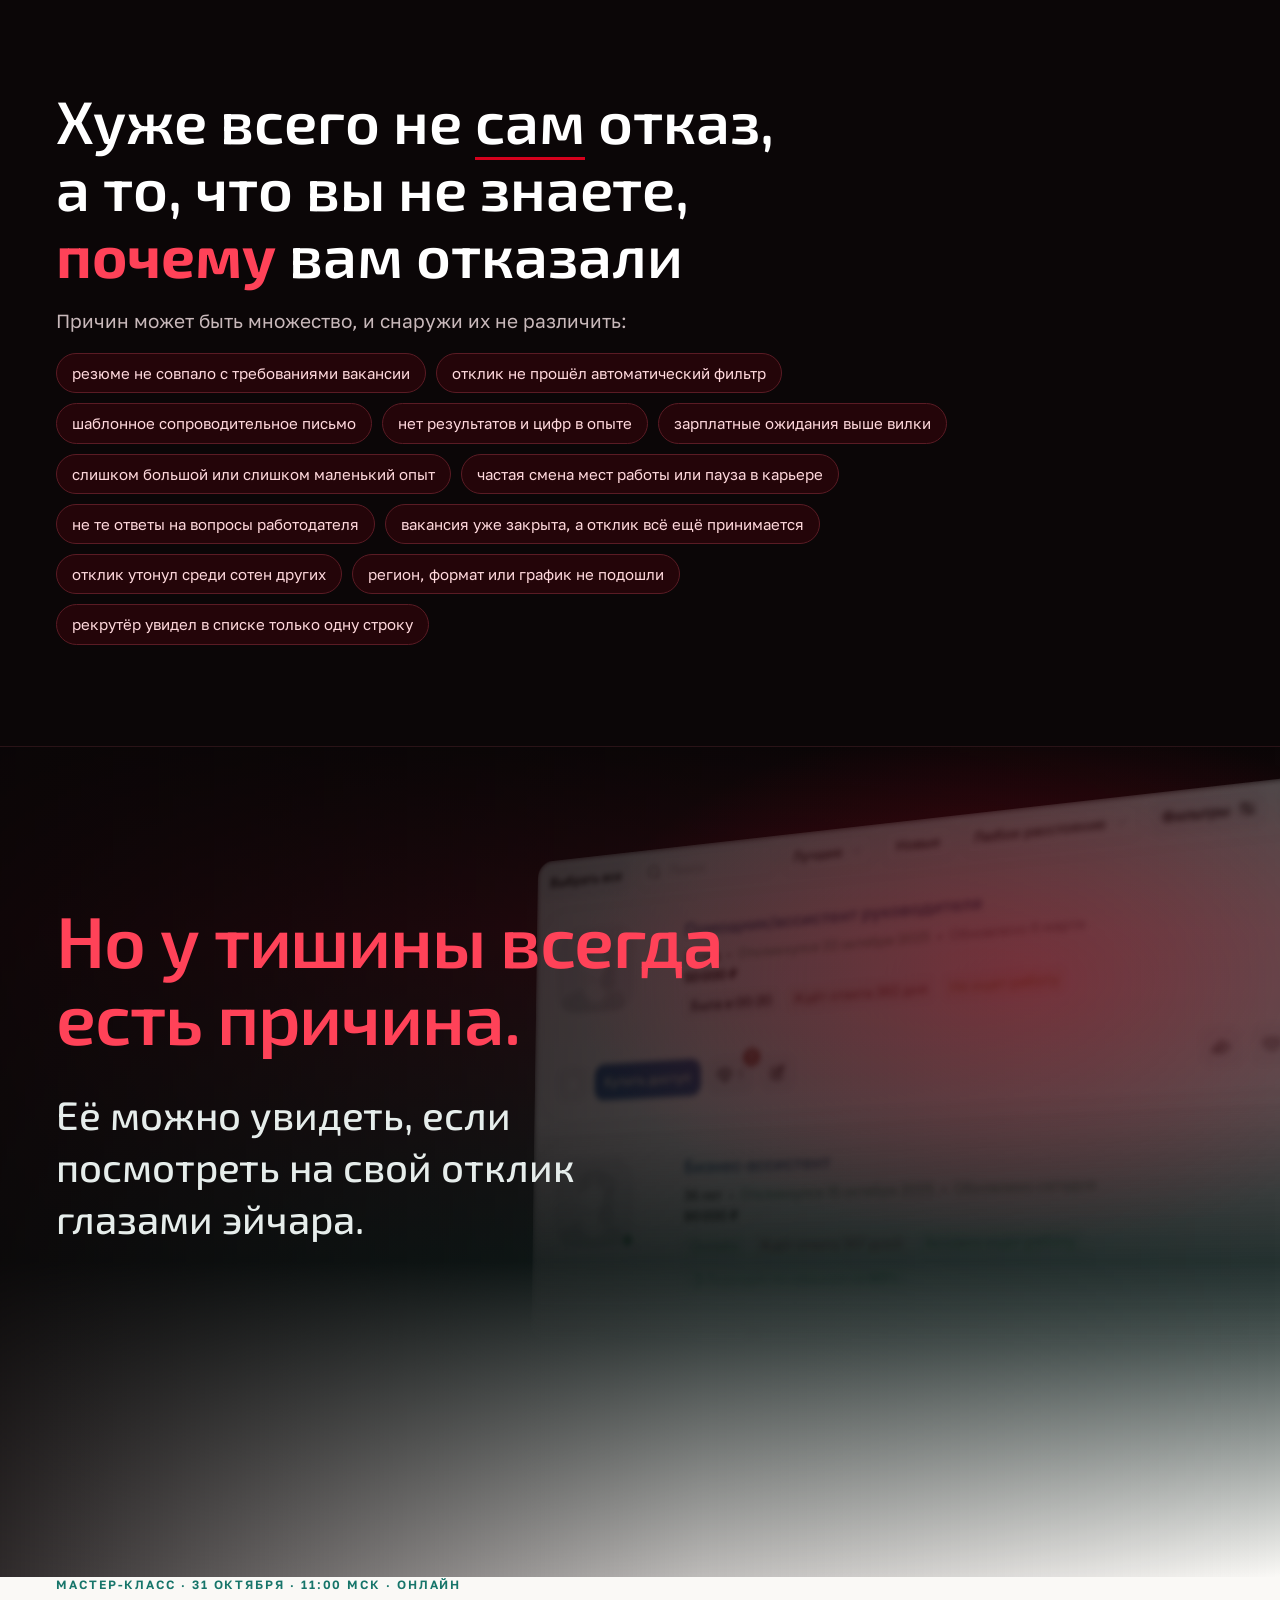
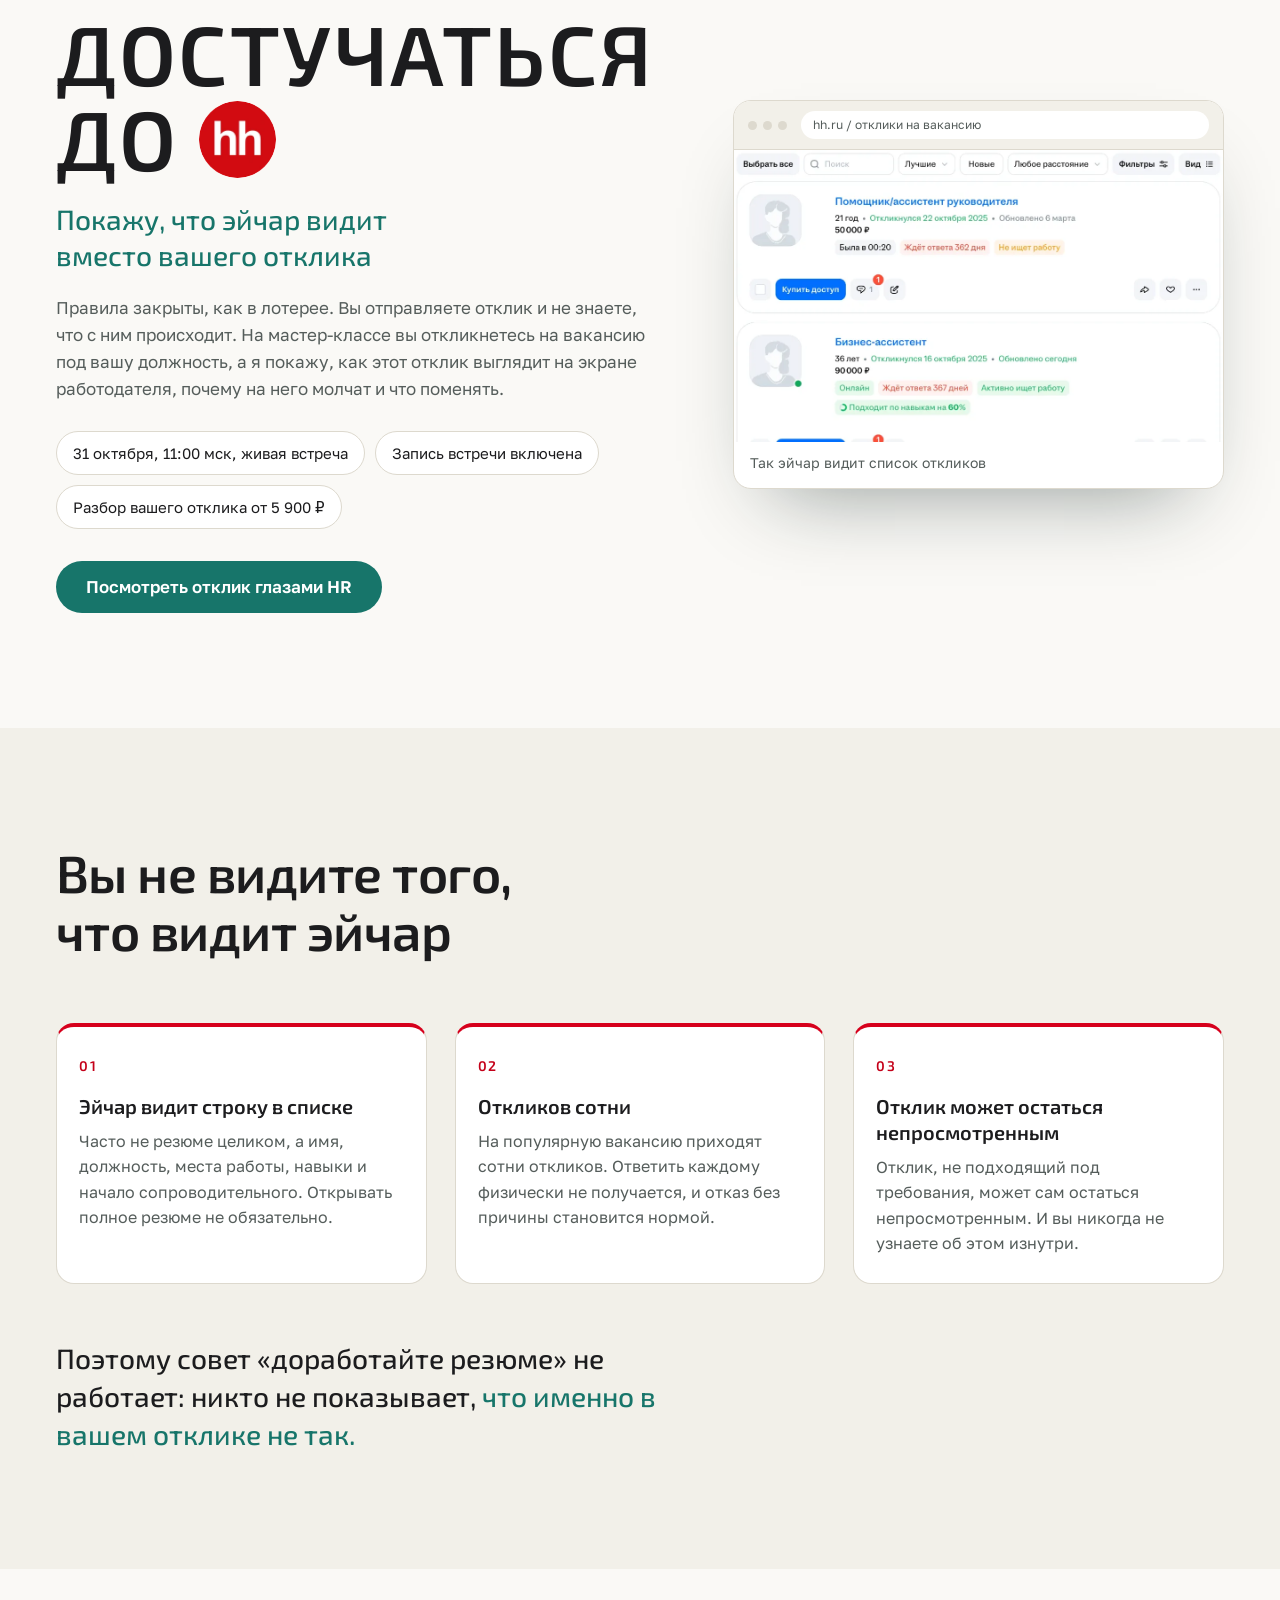
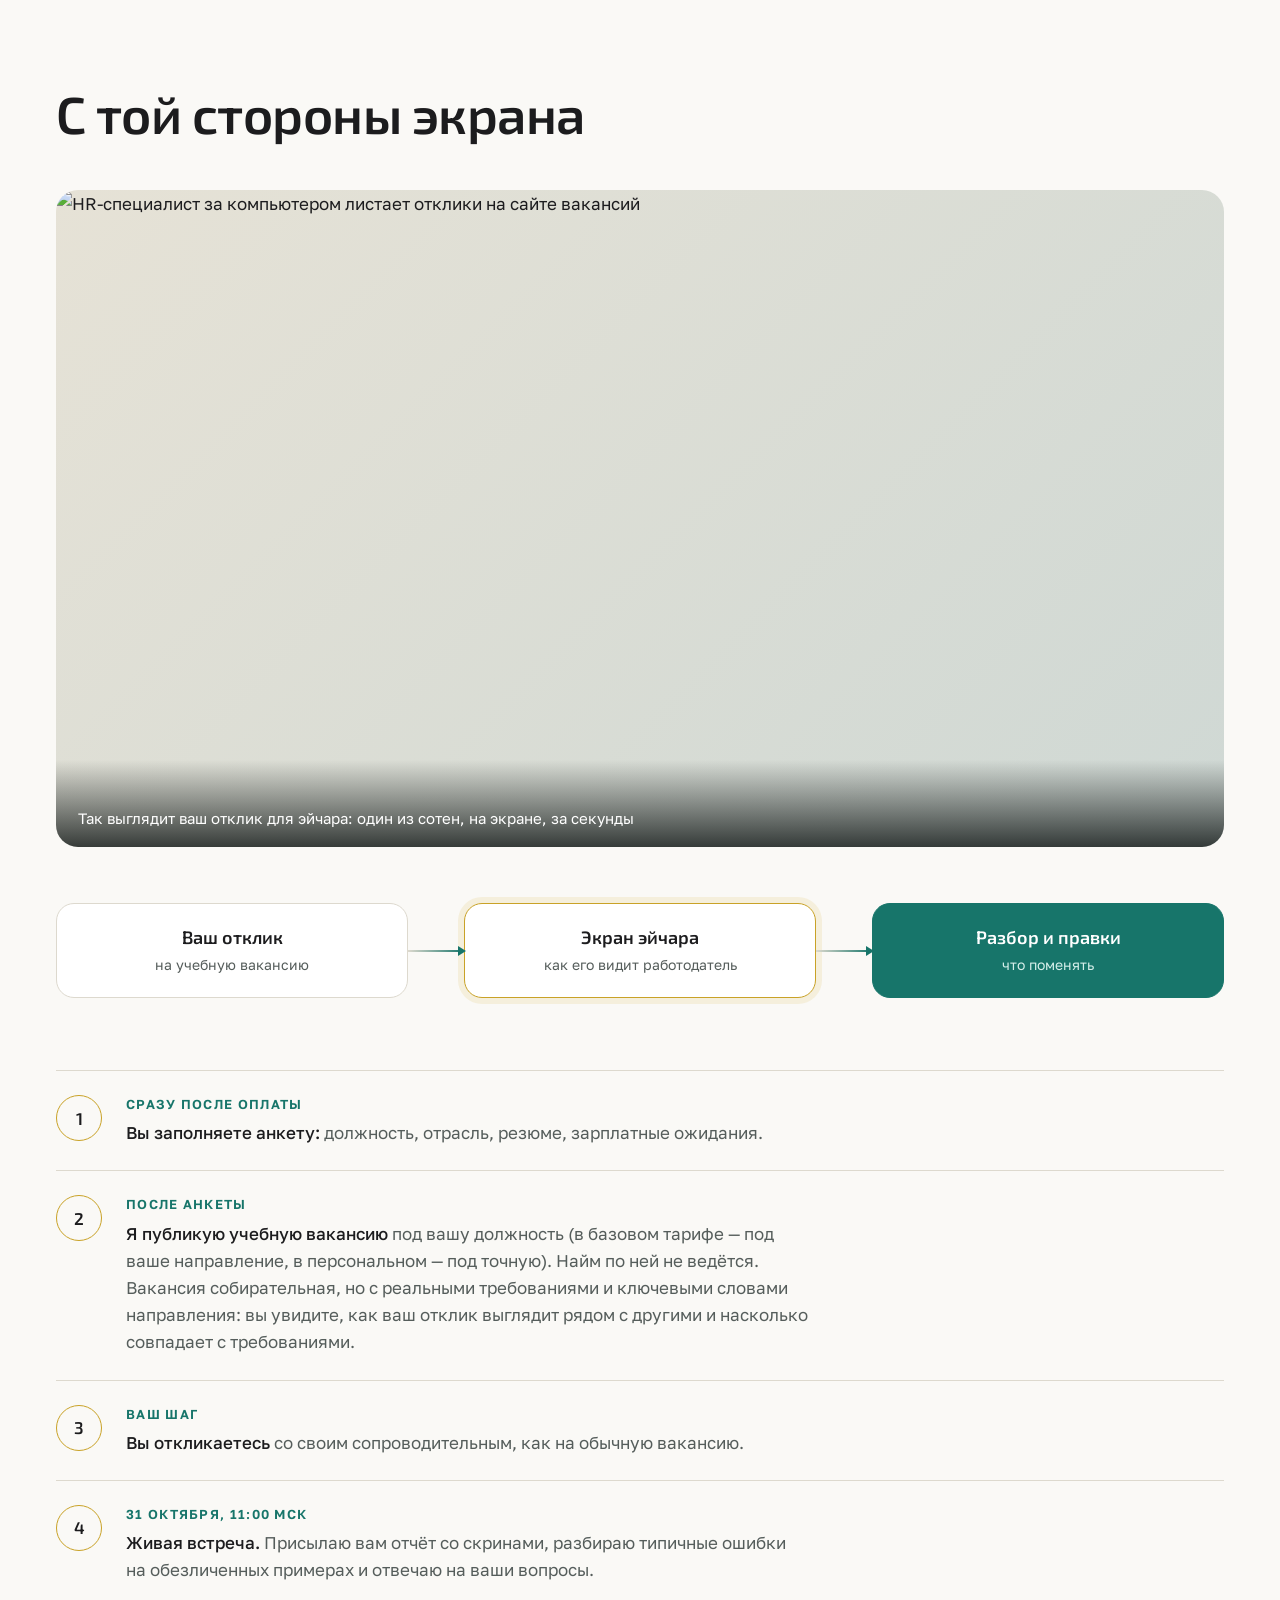
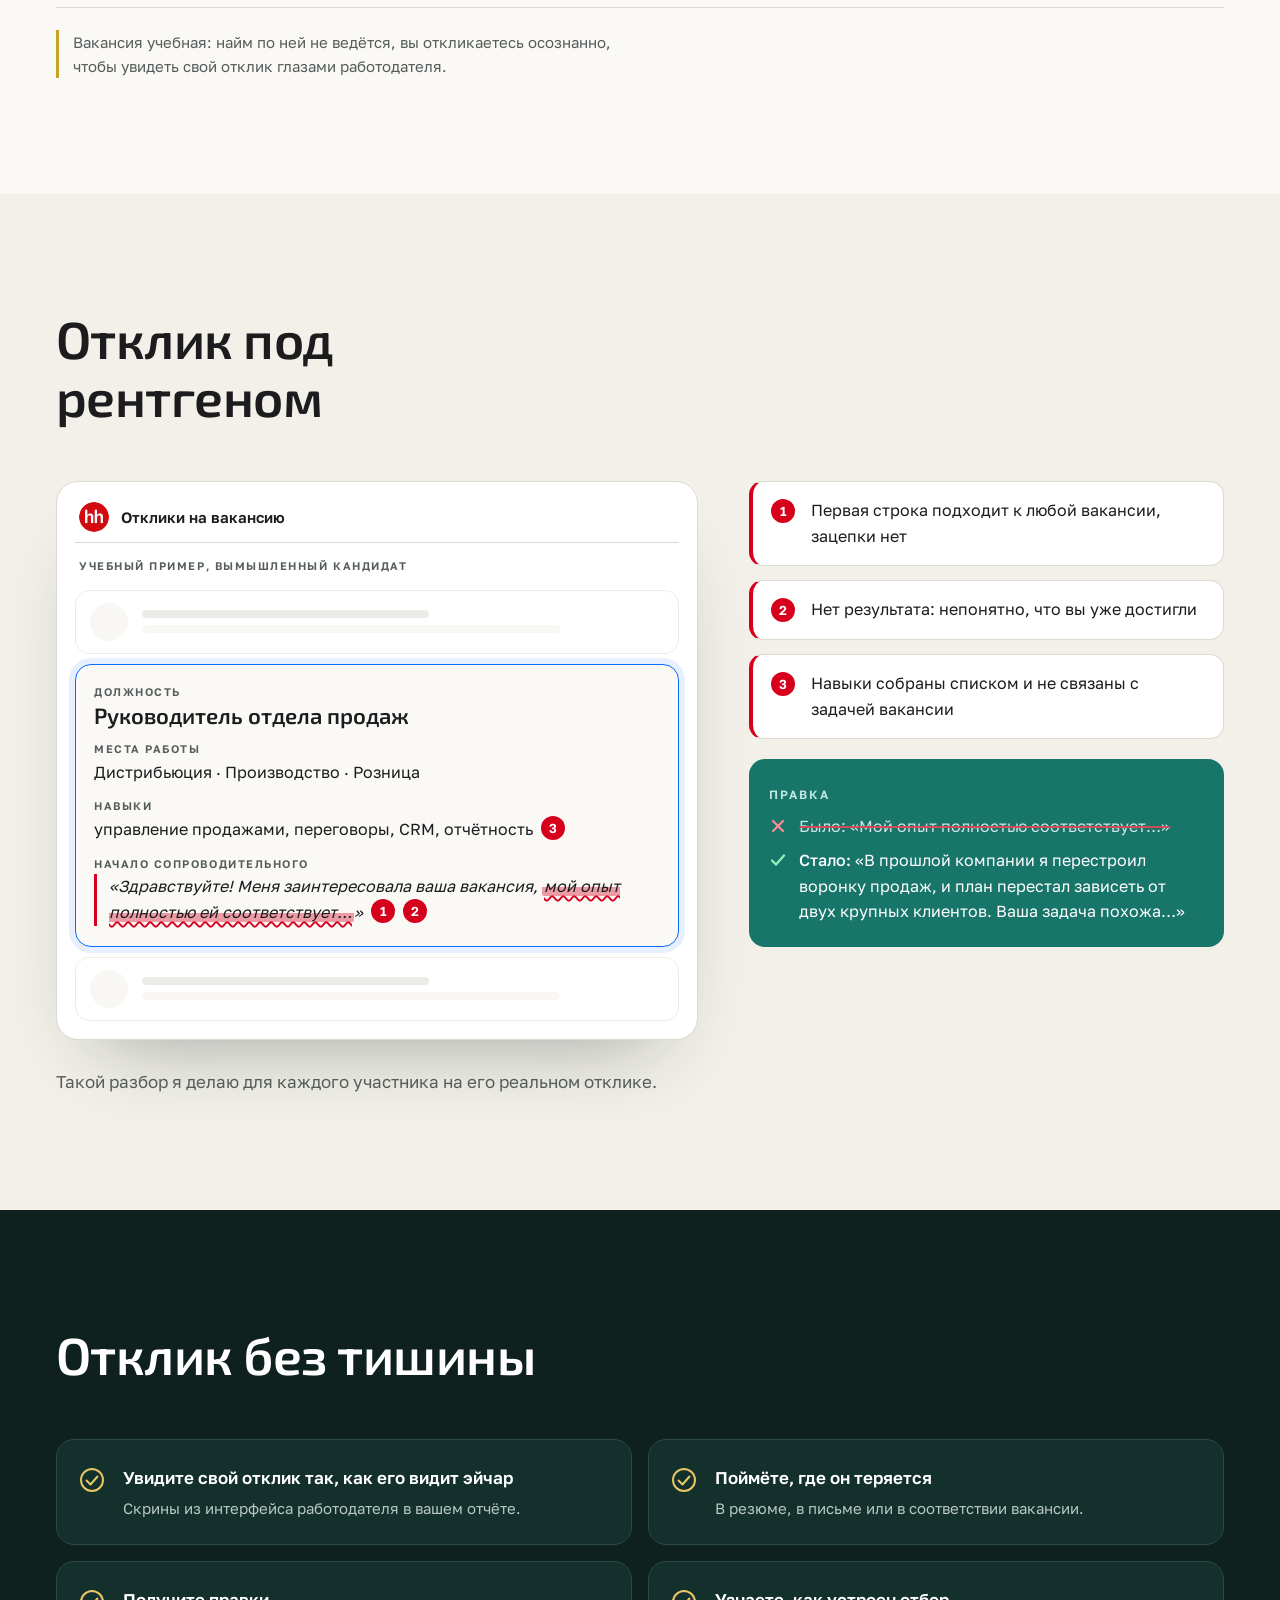
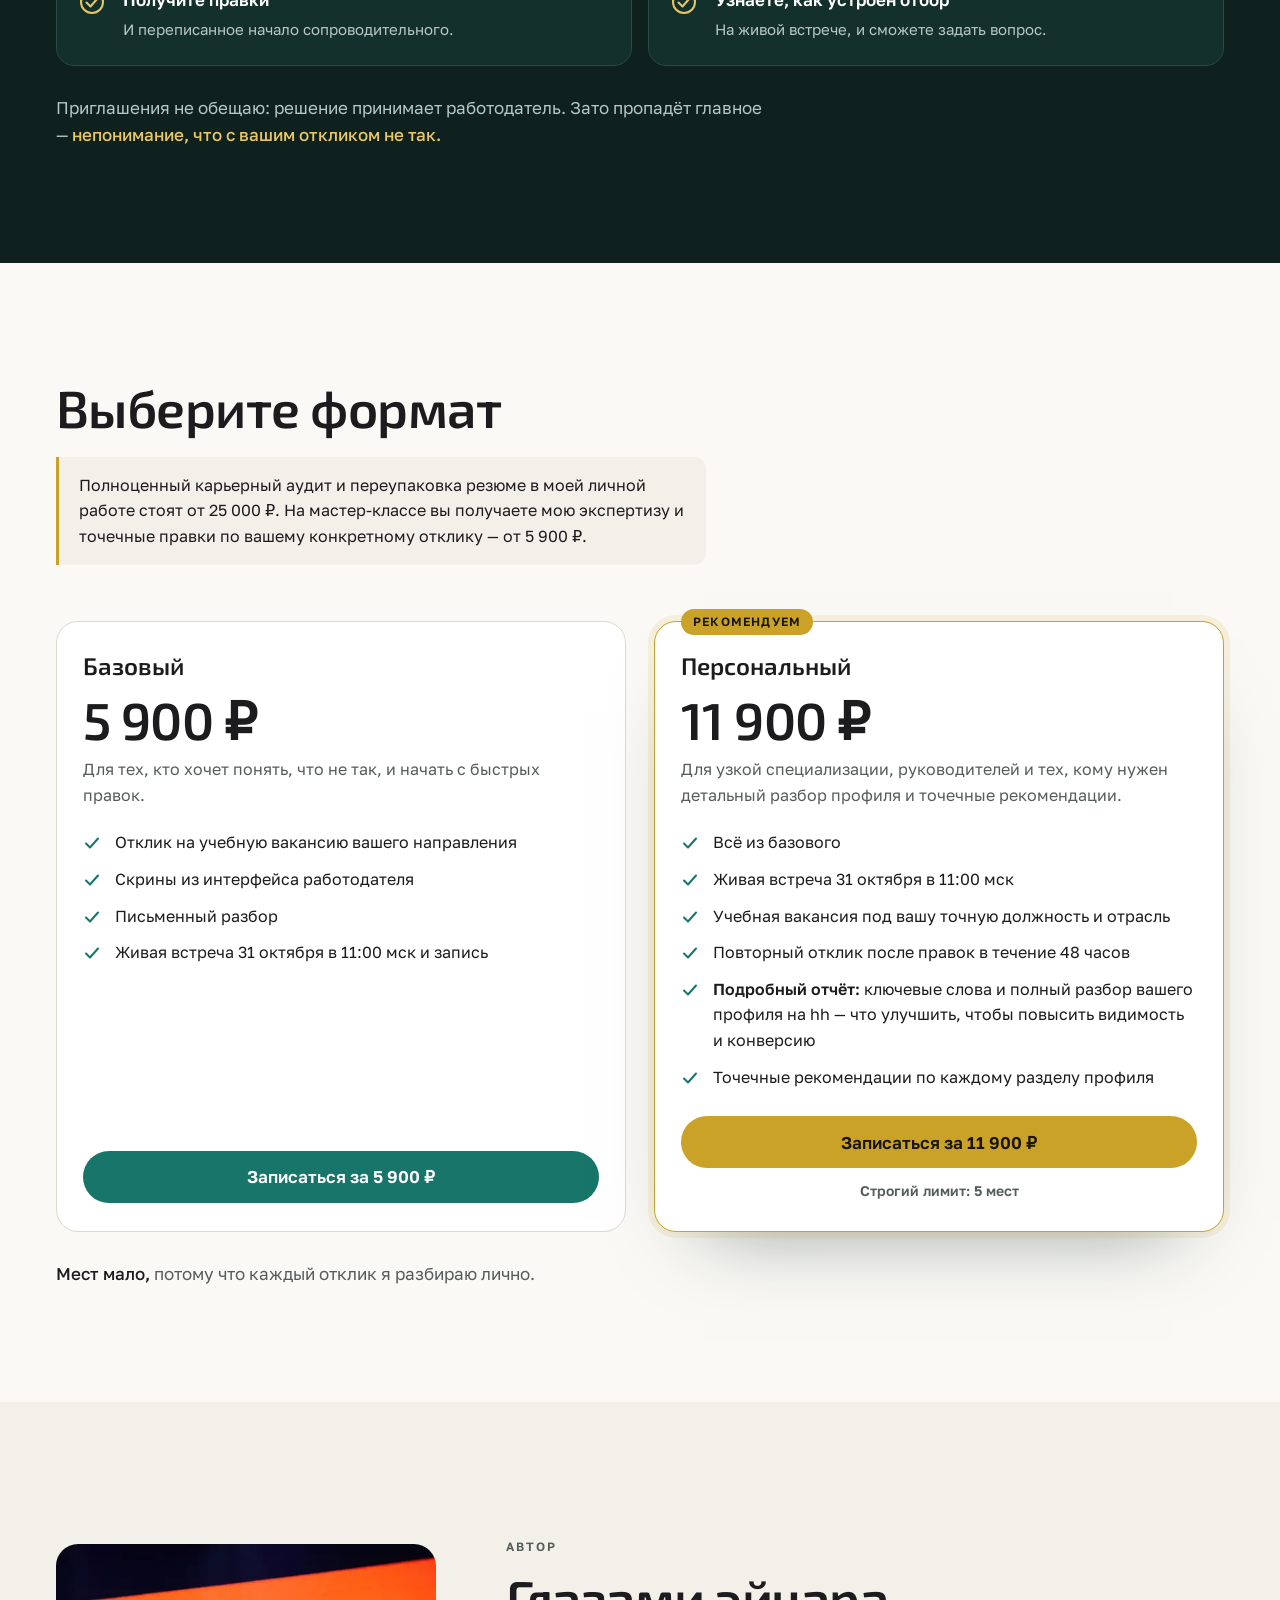
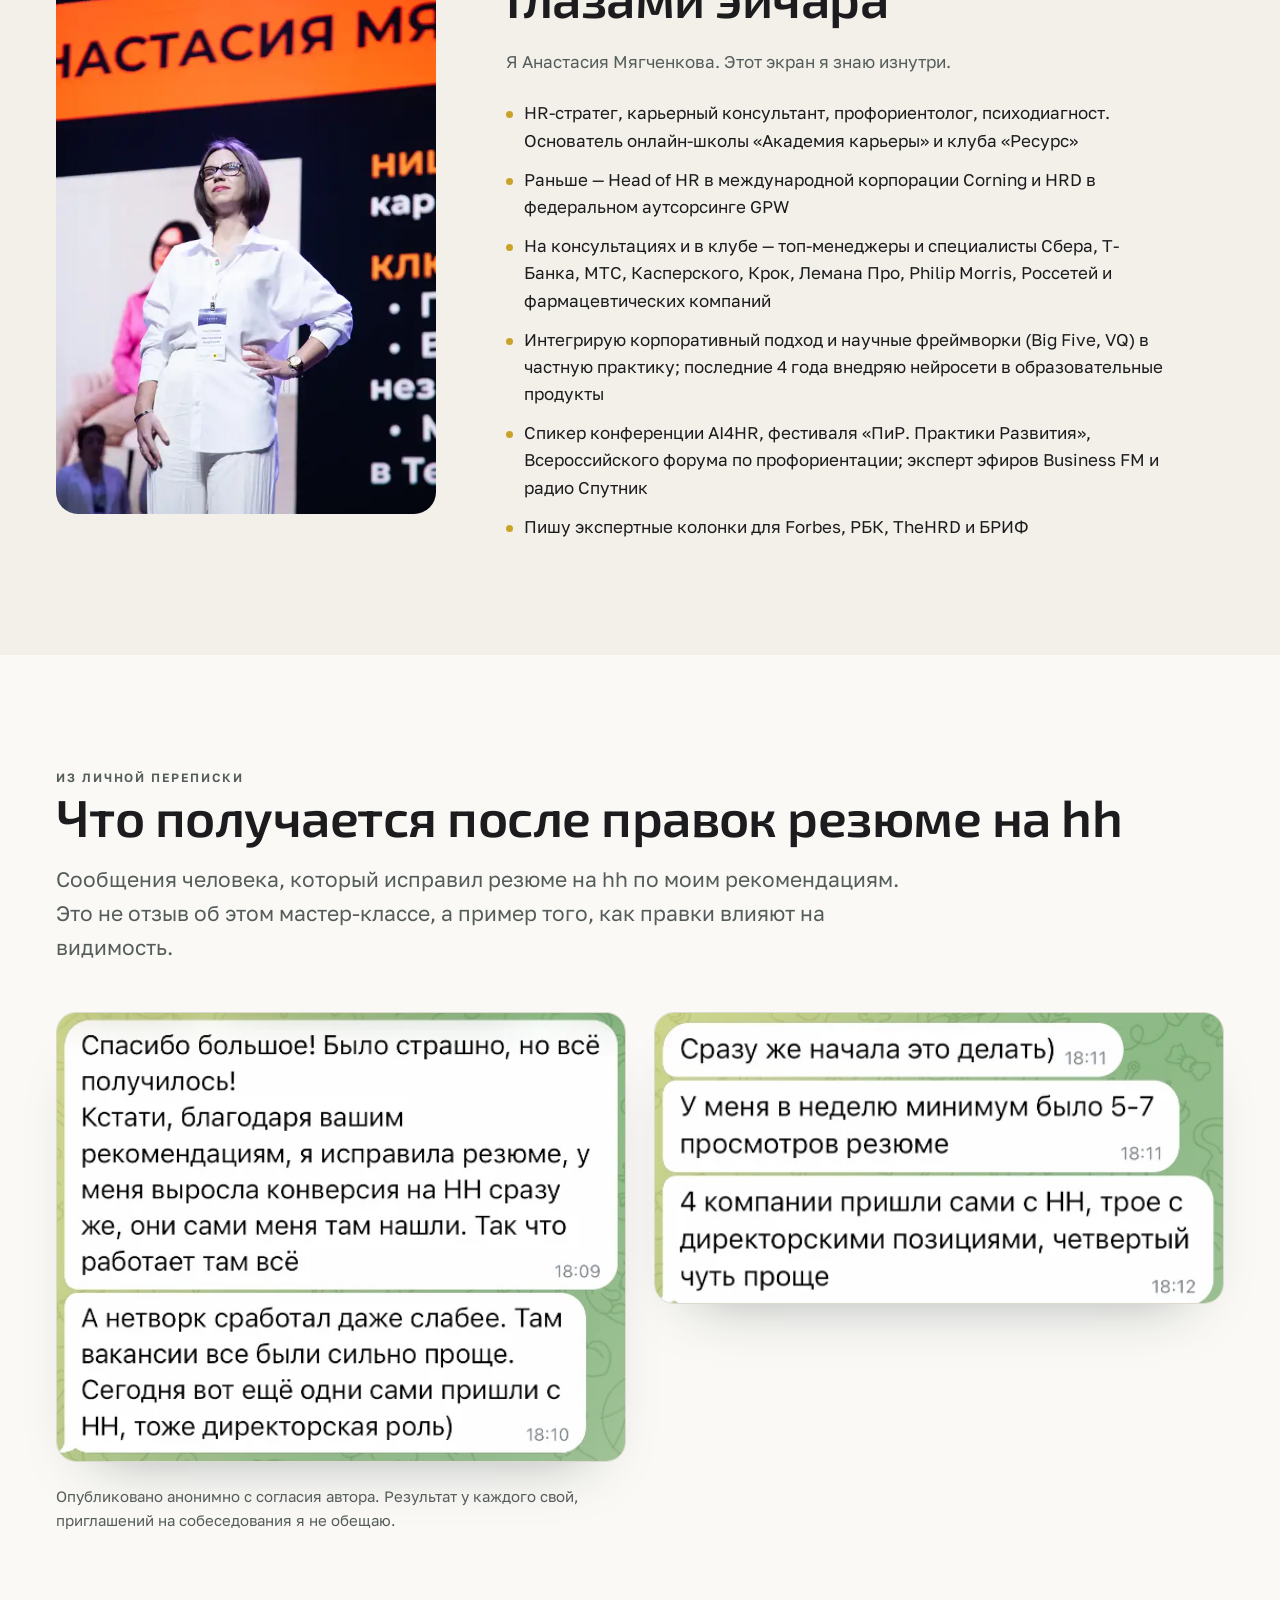
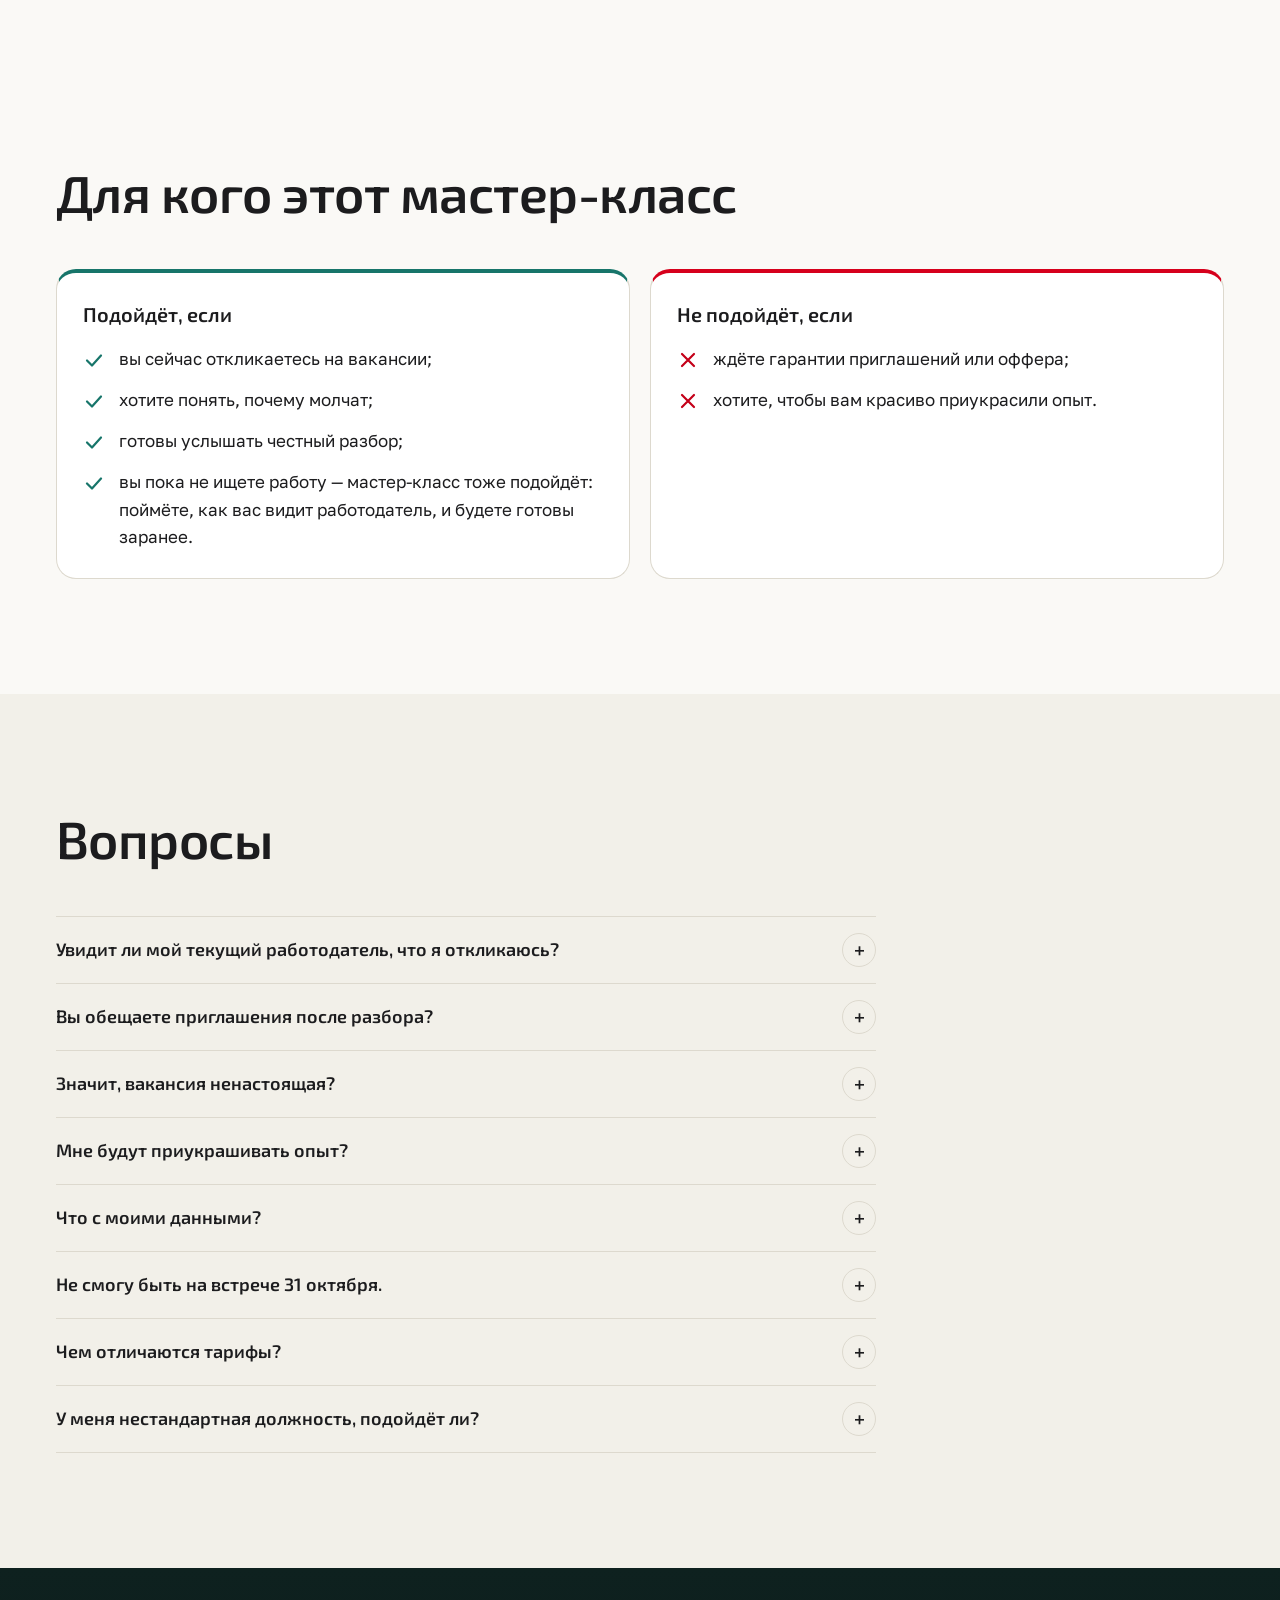
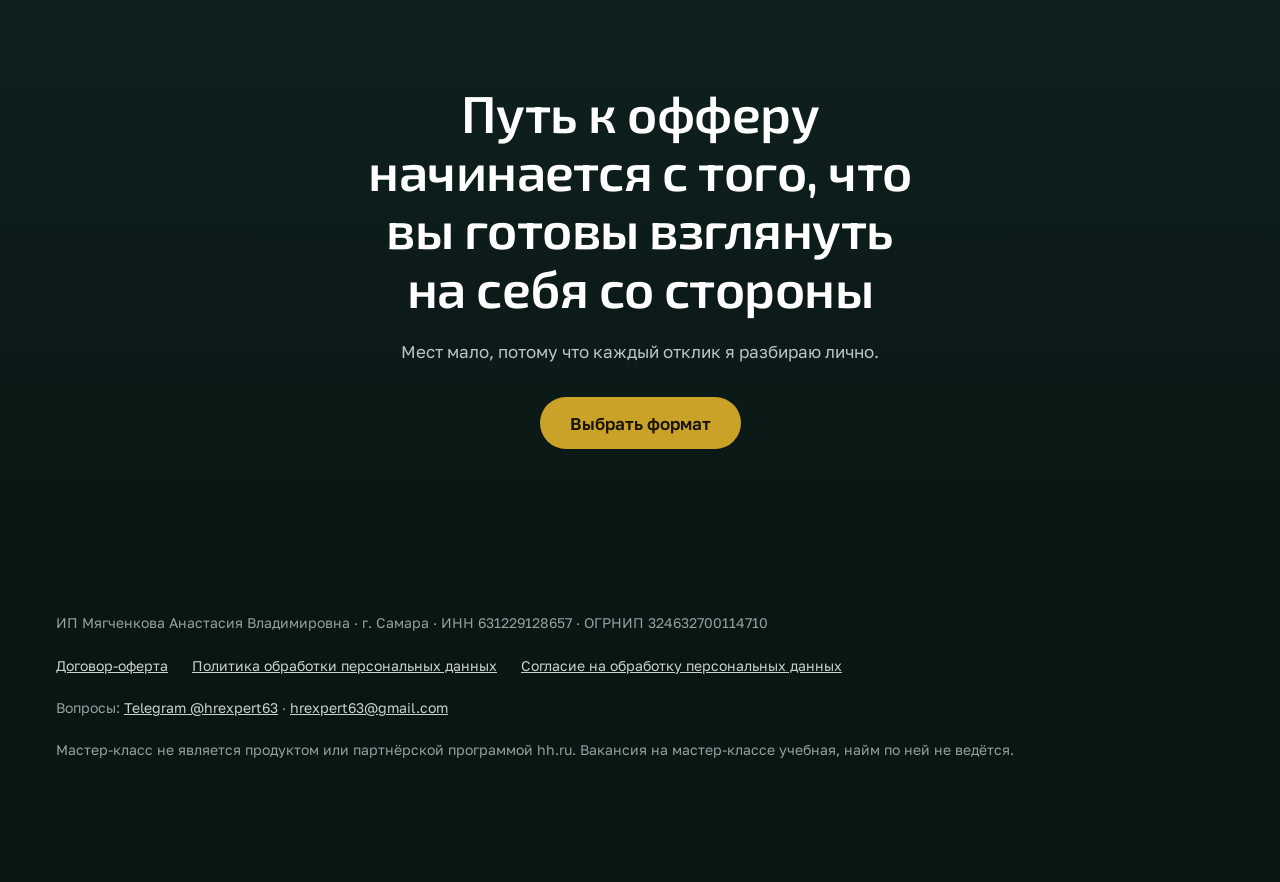
==== commit 44061a2a: "Блок отзыва, лимит мест, якорь цены, вопрос про конфиденциальность, аватарки реплик, маркеры в разбо" ====
--- a/ekran-ehr.html
+++ b/ekran-ehr.html
@@ -94,6 +94,8 @@
 .pain h1{max-width:18ch;font:600 clamp(30px,5.6vw,64px)/1.08 var(--head);letter-spacing:-.015em;text-wrap:balance}
 .pain h1 em{font-style:normal;color:var(--hh-bright)}
 .chat{display:flex;flex-direction:column;align-items:flex-start;gap:10px}
+.chat .msg{position:relative;margin-left:42px}
+.chat .msg::before{content:"";position:absolute;left:-42px;bottom:0;width:32px;height:32px;border-radius:50%;background:radial-gradient(circle at 50% 36%,#8A6F73 0 21%,transparent 22%),radial-gradient(ellipse at 50% 108%,#8A6F73 0 44%,transparent 45%),#2D1B1E;border:1px solid #4A2A2F}
 .msg{max-width:min(100%,460px);padding:13px 18px;border-radius:4px 20px 20px 20px;background:var(--night2);border:1px solid #3A1A1F;border-left:3px solid var(--hh);font-size:clamp(16px,1.8vw,18px);line-height:1.45;color:#F4ECEC}
 .msg--last{background:var(--hh);border-color:var(--hh);color:#fff;font-weight:500;box-shadow:0 14px 40px -14px rgba(214,0,28,.8)}
 .js .msg{opacity:0;transform:translateY(14px);transition:opacity .5s ease,transform .5s ease}
@@ -259,6 +261,7 @@
 .cv dd{margin:3px 0 0;font-size:16px}
 .cv dd.pos{font:600 22px/1.2 var(--head)}
 .cv blockquote{font-style:italic;color:var(--ink);padding-left:12px;border-left:3px solid var(--hh)}
+.hl{background:linear-gradient(transparent 55%,rgba(214,0,28,.38) 55%);color:inherit;padding:0 2px;border-radius:2px;text-decoration:underline wavy var(--hh);text-underline-offset:3px;text-decoration-thickness:1.5px}
 .m{display:inline-grid;place-items:center;width:24px;height:24px;margin-left:8px;border-radius:50%;background:var(--hh);color:#fff;font:600 13px/1 'Golos Text',sans-serif;vertical-align:2px;flex:none}
 .legend{display:flex;flex-direction:column;gap:14px}
 .legend li{display:grid;grid-template-columns:28px 1fr;gap:12px;align-items:start;padding:16px 18px;border-radius:14px;background:var(--card);border:1px solid var(--line);border-left:4px solid var(--hh);font-size:16px}
@@ -266,6 +269,7 @@
 .fix{margin-top:6px;padding:20px 20px 22px;border-radius:16px;background:var(--teal);color:#fff}
 .fix .eyebrow{color:#BFE8E1}
 .fix p{margin-top:8px;font-size:16px}
+.ba{display:grid;grid-template-columns:20px 1fr;gap:10px;align-items:start}.ba svg{margin-top:3px}
 .fix s{opacity:.8;text-decoration-color:var(--hh-bright);text-decoration-thickness:2px}
 .fix b{font-weight:500;color:#fff}
 .xray__cap{margin-top:28px;color:var(--mute);max-width:65ch}
@@ -284,6 +288,7 @@
 
 /* ───── 7. ТАРИФЫ ───── */
 .tar h2{max-width:14ch}
+.tar__anchor{margin-top:20px;padding:16px 20px;border-left:3px solid var(--gold);background:var(--bg2);border-radius:0 12px 12px 0;color:var(--ink);max-width:65ch;font-size:16px}
 .tar__grid{margin-top:clamp(32px,5vw,56px);display:grid;gap:20px;grid-template-columns:1fr}
 @media(min-width:860px){.tar__grid{grid-template-columns:1fr 1fr;gap:28px}}
 .plan{position:relative;display:flex;flex-direction:column;padding:30px 26px 28px;border-radius:22px;background:var(--card);border:1px solid var(--line)}
@@ -297,7 +302,7 @@
 .plan li svg{margin-top:4px;color:var(--teal)}
 .tar__note{margin-top:28px;color:var(--mute);max-width:65ch}
 .tar__note b{color:var(--ink);font-weight:500}
-.seats{display:none;margin-top:12px;text-align:center;font-size:14px;font-weight:500;color:var(--mute)}
+.seats{display:none;margin-top:12px;text-align:center;font-size:15px;font-weight:600;color:var(--ink)}
 
 /* ───── 8. АВТОР ───── */
 .who{background:var(--bg2)}
@@ -310,6 +315,12 @@
 .who li{padding-left:18px;position:relative;max-width:60ch}
 .who li::before{content:"";position:absolute;left:0;top:.7em;width:7px;height:7px;border-radius:50%;background:var(--gold)}
 
+/* ───── отзыв ───── */
+.rev__grid{margin-top:clamp(28px,4vw,48px);display:grid;gap:20px;grid-template-columns:1fr;align-items:start}
+@media(min-width:760px){.rev__grid{grid-template-columns:1fr 1fr;gap:28px}}
+.rev__grid figure{margin:0;border-radius:20px;overflow:hidden;border:1px solid var(--line);box-shadow:0 30px 60px -40px rgba(14,33,31,.4)}
+.rev__grid img{width:100%;height:auto}
+.rev__note{margin-top:22px;color:var(--mute);font-size:15px;max-width:65ch}
 /* ───── 9. ДЛЯ КОГО ───── */
 .fit__grid{margin-top:clamp(28px,4vw,48px);display:grid;gap:20px;grid-template-columns:1fr}
 @media(min-width:760px){.fit__grid{grid-template-columns:1fr 1fr}}
@@ -480,7 +491,7 @@
         <li>Запись встречи включена</li>
         <li>Разбор вашего отклика от 5&nbsp;900&nbsp;₽</li>
       </ul>
-      <a class="btn" href="#tariffs" data-goal="cta_offer">Выбрать формат</a>
+      <a class="btn" href="#tariffs" data-goal="cta_offer">Посмотреть отклик глазами HR</a>
     </div>
     <figure class="shot">
       <div class="shot__bar"><i></i><i></i><i></i><span>hh.ru / отклики на вакансию</span></div>
@@ -520,7 +531,7 @@
     </div>
     <ol class="steps">
       <li><span class="d">Сразу после оплаты</span><p><b>Вы заполняете анкету:</b> должность, отрасль, резюме, зарплатные ожидания.</p></li>
-      <li><span class="d">После анкеты</span><p><b>Я публикую учебную вакансию</b> под вашу должность (в базовом тарифе — под ваше направление, в персональном — под точную). Найм по ней не ведётся.</p></li>
+      <li><span class="d">После анкеты</span><p><b>Я публикую учебную вакансию</b> под вашу должность (в базовом тарифе — под ваше направление, в персональном — под точную). Найм по ней не ведётся. Вакансия собирательная, но с реальными требованиями и ключевыми словами направления: вы увидите, как ваш отклик выглядит рядом с другими и насколько совпадает с требованиями.</p></li>
       <li><span class="d">Ваш шаг</span><p><b>Вы откликаетесь</b> со своим сопроводительным, как на обычную вакансию.</p></li>
       <li><span class="d">31 октября, 11:00 мск</span><p><b>Живая встреча.</b> Присылаю вам отчёт со скринами, разбираю типичные ошибки на обезличенных примерах и отвечаю на ваши вопросы.</p></li>
     </ol>
@@ -541,7 +552,7 @@
           <div><dt>Должность</dt><dd class="pos">Руководитель отдела продаж</dd></div>
           <div><dt>Места работы</dt><dd>Дистрибьюция · Производство · Розница</dd></div>
           <div><dt>Навыки</dt><dd>управление продажами, переговоры, CRM, отчётность<span class="m" aria-label="пометка 3">3</span></dd></div>
-          <div><dt>Начало сопроводительного</dt><dd><blockquote>«Здравствуйте! Меня заинтересовала ваша вакансия, мой опыт полностью ей соответствует…»<span class="m" aria-label="пометки 1 и 2">1</span><span class="m" aria-hidden="true">2</span></blockquote></dd></div>
+          <div><dt>Начало сопроводительного</dt><dd><blockquote>«Здравствуйте! Меня заинтересовала ваша вакансия, <mark class="hl">мой опыт полностью ей соответствует…</mark>»<span class="m" aria-label="пометки 1 и 2">1</span><span class="m" aria-hidden="true">2</span></blockquote></dd></div>
         </dl>
         <div class="row"><span class="av"></span><span class="ln"><i></i><i></i></span></div>
       </div>
@@ -553,8 +564,8 @@
         </ol>
         <div class="fix" style="margin-top:20px">
           <span class="eyebrow">Правка</span>
-          <p><s>Было: «Мой опыт полностью соответствует…»</s></p>
-          <p><b>Стало:</b> «В прошлой компании я перестроил воронку продаж, и план перестал зависеть от двух крупных клиентов. Ваша задача похожа…»</p>
+          <p class="ba ba--no"><svg width="18" height="18" viewBox="0 0 18 18" fill="none" stroke="#FF8A98" stroke-width="2.2" stroke-linecap="round" aria-hidden="true"><path d="M4 4l10 10M14 4L4 14"/></svg><span><s>Было: «Мой опыт полностью соответствует…»</s></span></p>
+          <p class="ba ba--ok"><svg width="18" height="18" viewBox="0 0 18 18" fill="none" stroke="#8DF0B5" stroke-width="2.4" stroke-linecap="round" stroke-linejoin="round" aria-hidden="true"><path d="M3 9.5l4 4 8-9"/></svg><span><b>Стало:</b> «В прошлой компании я перестроил воронку продаж, и план перестал зависеть от двух крупных клиентов. Ваша задача похожа…»</span></p>
         </div>
       </div>
     </div>
@@ -580,6 +591,7 @@
 <section class="sec tar" id="tariffs" aria-labelledby="h-tar">
   <div class="wrap">
     <h2 id="h-tar">Выберите формат</h2>
+    <p class="tar__anchor">Полноценный карьерный аудит и переупаковка резюме в моей личной работе стоят от 25&nbsp;000&nbsp;₽. На мастер-классе вы получаете мою экспертизу и точечные правки по вашему конкретному отклику — от 5&nbsp;900&nbsp;₽.</p>
     <div class="tar__grid">
       <article class="plan">
         <h3>Базовый</h3>
@@ -635,6 +647,20 @@
   </div>
 </section>
 
+<!-- 8а. ОТЗЫВ -->
+<section class="sec rev" id="reviews" aria-labelledby="h-rev">
+  <div class="wrap">
+    <p class="eyebrow">Из личной переписки</p>
+    <h2 id="h-rev">Что получается после правок резюме на hh</h2>
+    <p class="lead" style="margin-top:18px">Сообщения человека, который исправил резюме на hh по моим рекомендациям. Это не отзыв об этом мастер-классе, а пример того, как правки влияют на видимость.</p>
+    <div class="rev__grid">
+      <figure><img src="img/review-1.webp" width="540" height="426" alt="Сообщение: после правок резюме выросла конверсия на hh, работодатели нашли сами" loading="lazy" decoding="async"></figure>
+      <figure><img src="img/review-2.webp" width="522" height="266" alt="Сообщение: 5–7 просмотров резюме в неделю, 4 компании пришли сами с hh" loading="lazy" decoding="async"></figure>
+    </div>
+    <p class="rev__note">Опубликовано анонимно с согласия автора. Результат у каждого свой, приглашений на собеседования я не обещаю.</p>
+  </div>
+</section>
+
 <!-- 9. ДЛЯ КОГО -->
 <section class="sec fit" id="fit" aria-labelledby="h-fit">
   <div class="wrap">
@@ -665,6 +691,7 @@
   <div class="wrap">
     <h2 id="h-faq">Вопросы</h2>
     <div class="faq__list">
+      <details><summary>Увидит ли мой текущий работодатель, что я откликаюсь?</summary><p>Откликаетесь вы на мою учебную вакансию, и отклик получаю я. Анкету и резюме видим только мы с вами, на странице и в соцсетях я их не публикую. Если хотите подстраховаться, в настройках видимости резюме на hh можно скрыть его от выбранных компаний. Это настройка самой площадки, и если вопрос для вас критичный, напишите мне до оплаты, обсудим.</p></details>
       <details><summary>Вы обещаете приглашения после разбора?</summary><p>Нет. Я показываю, как выглядит ваш отклик и что в нём поменять. Решение принимает работодатель.</p></details>
       <details><summary>Значит, вакансия ненастоящая?</summary><p>Она учебная, и я об этом говорю прямо: найм по ней не ведётся. Вы откликаетесь осознанно.</p></details>
       <details><summary>Мне будут приукрашивать опыт?</summary><p>Нет. Правки только по фактам: формулировки, порядок, акценты. Чего не было в вашем опыте, в отклике не появится.</p></details>
@@ -733,7 +760,7 @@
     el.style.display = 'block';
     el.style.cssText += ';margin-top:12px;text-align:center;font-size:14px;color:var(--mute)';
     if(n > 0){
-      el.textContent = 'Мест в этом тарифе: ' + n;
+      el.textContent = 'Строгий лимит: ' + n + ' ' + (n===1?'место':(n<5?'места':'мест'));
     } else {
       el.textContent = 'Места закончились';
       var b = el.parentNode.querySelector('.btn');
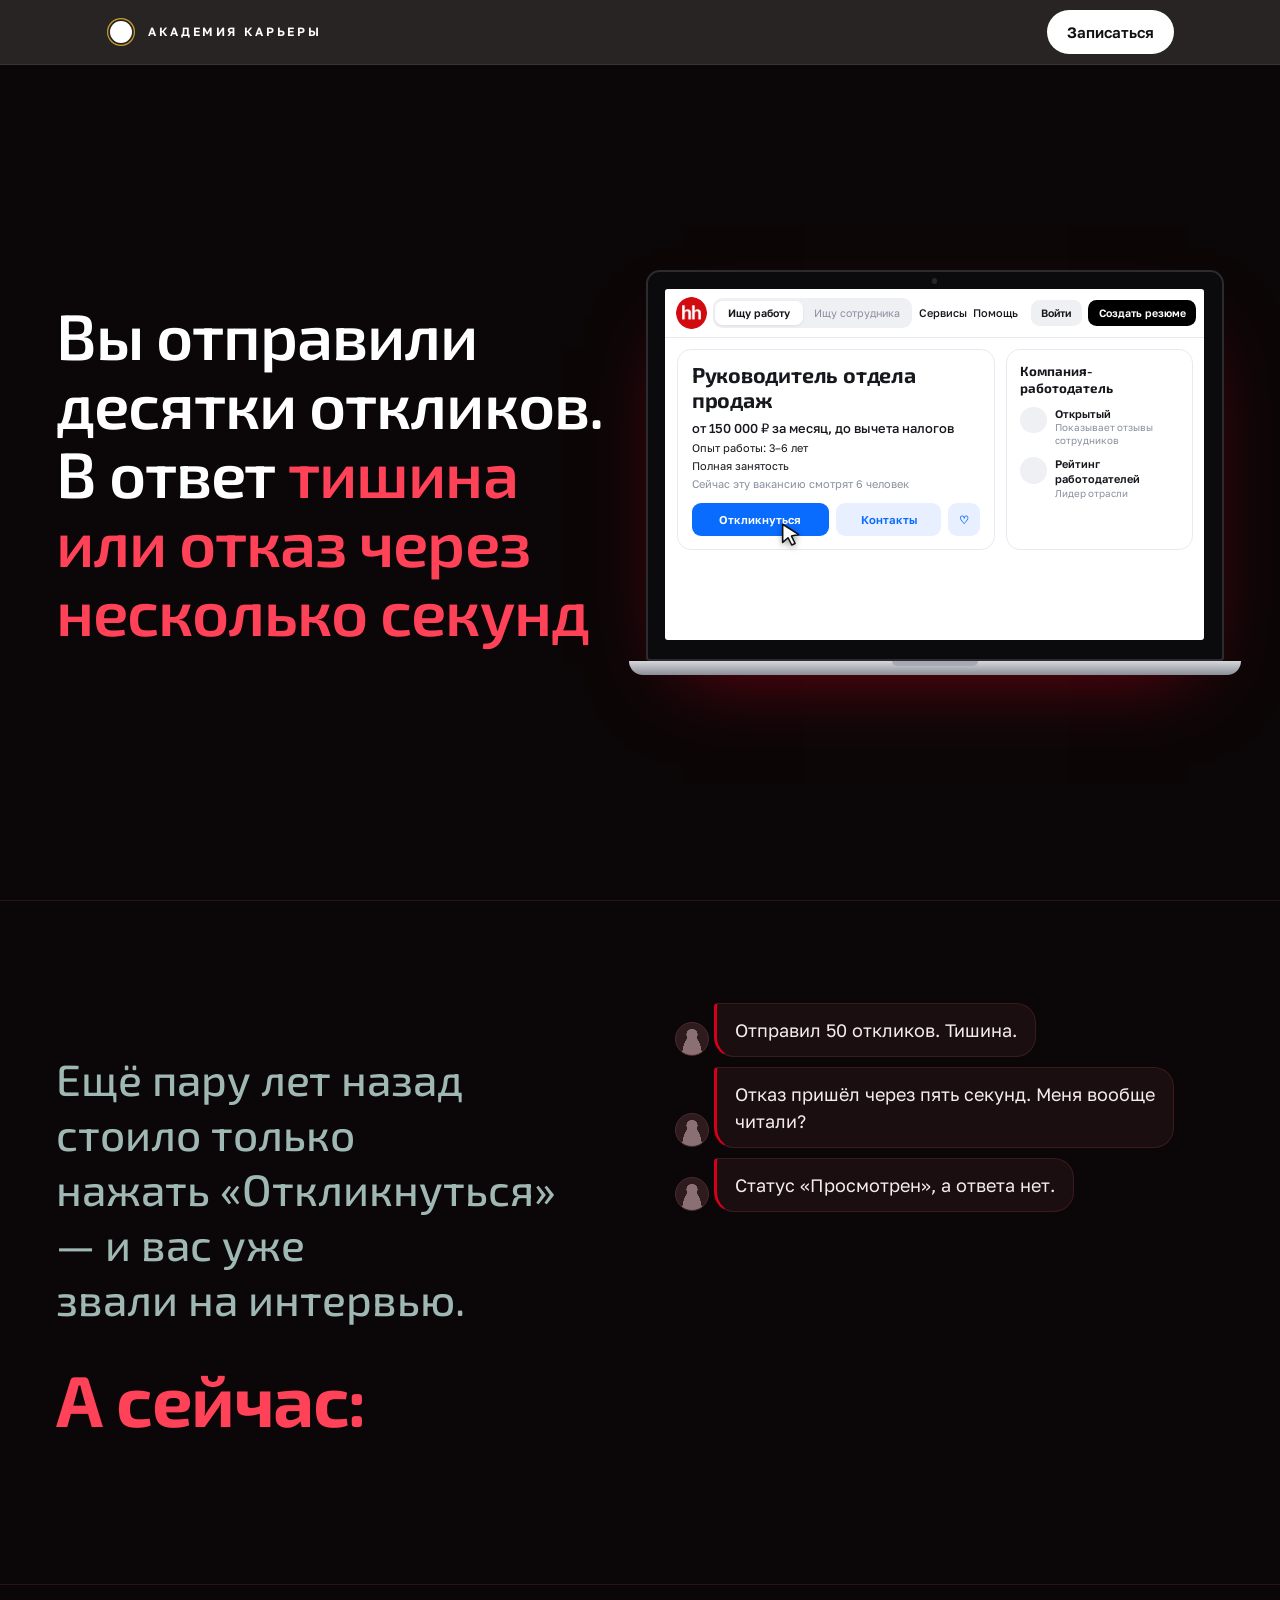
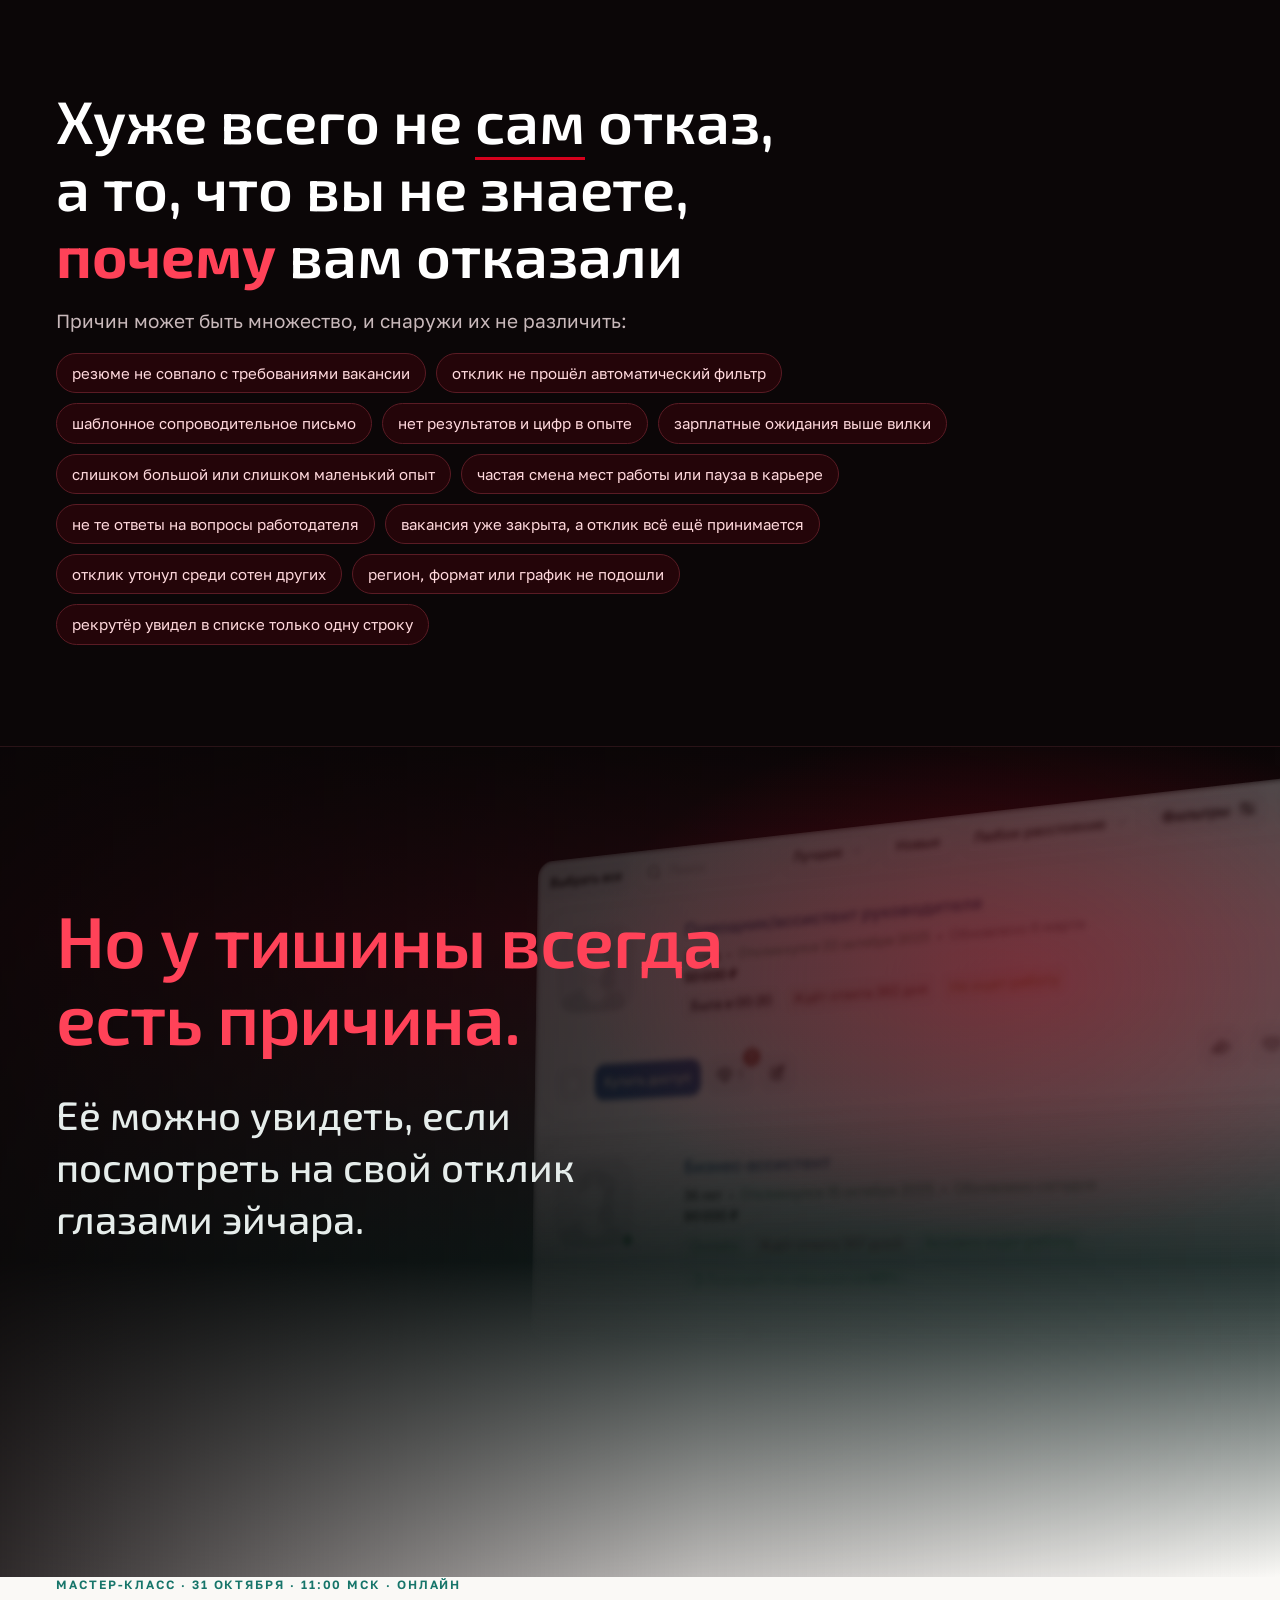
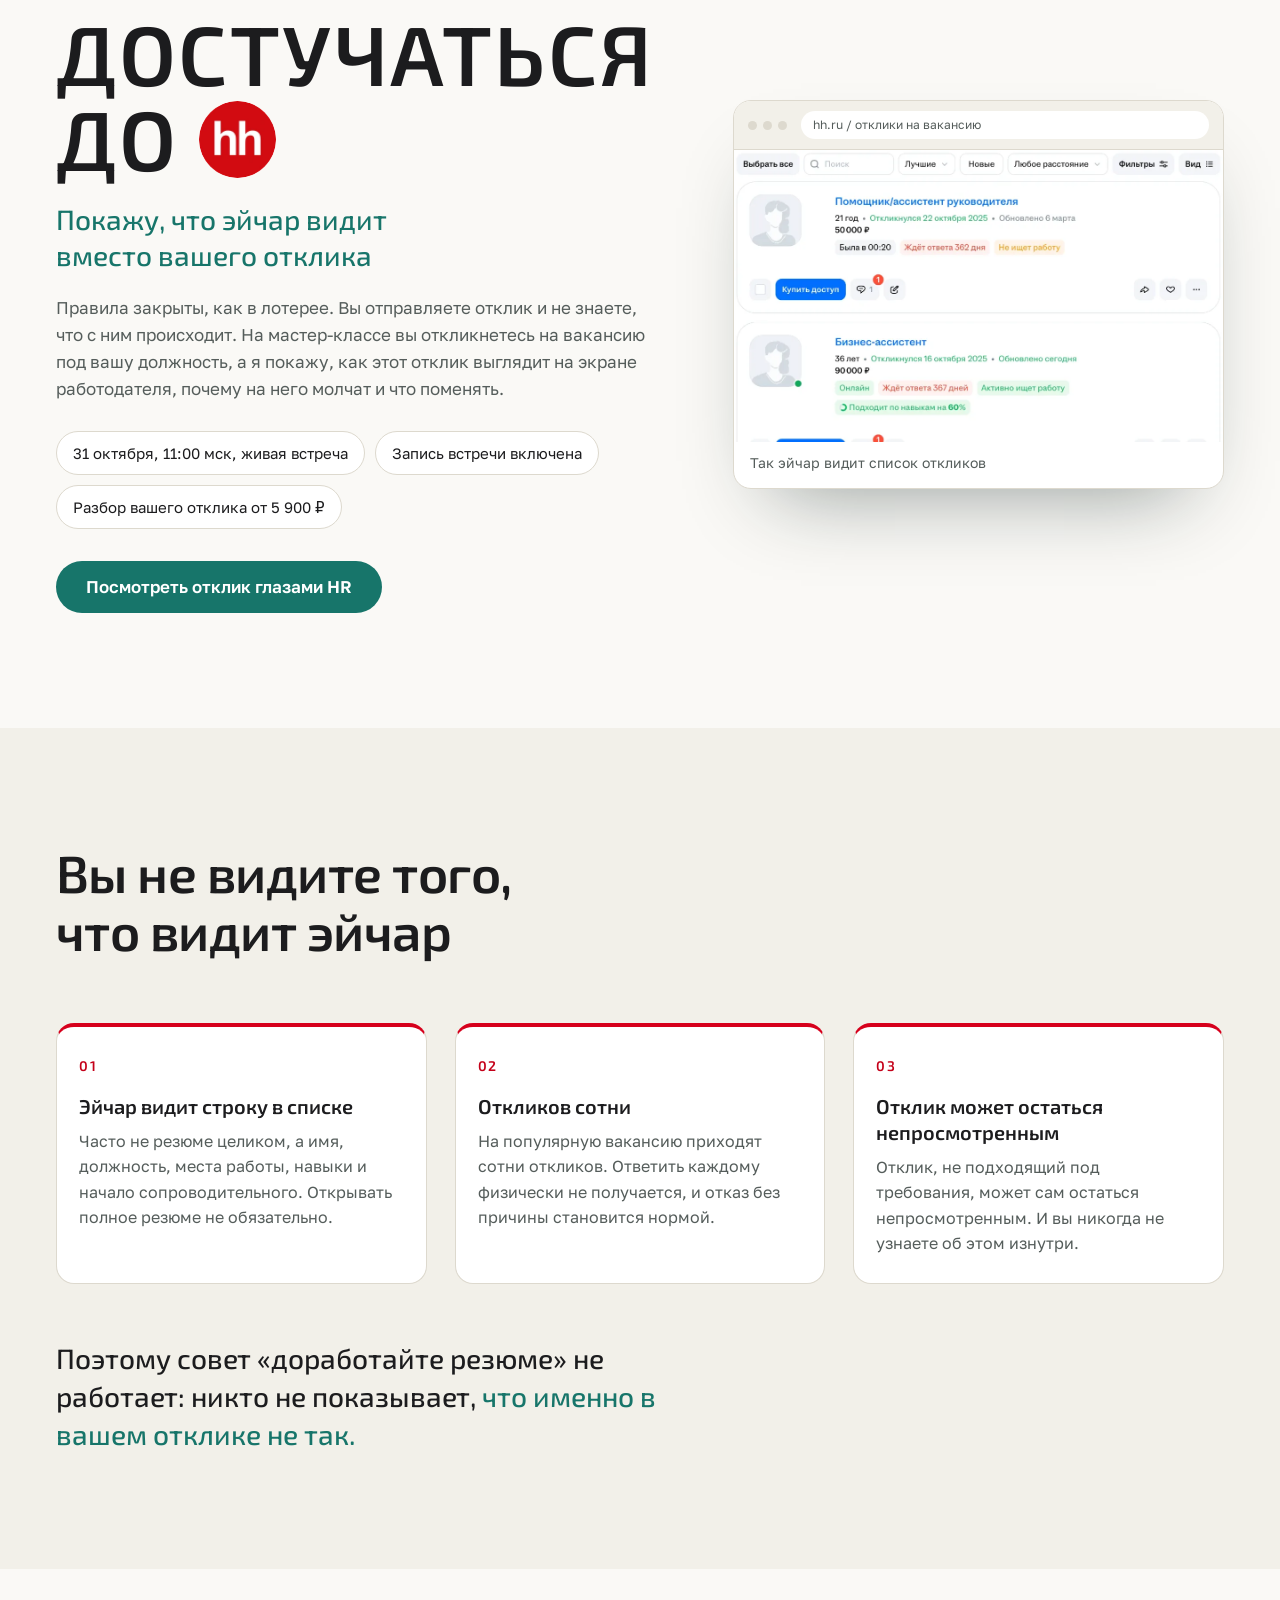
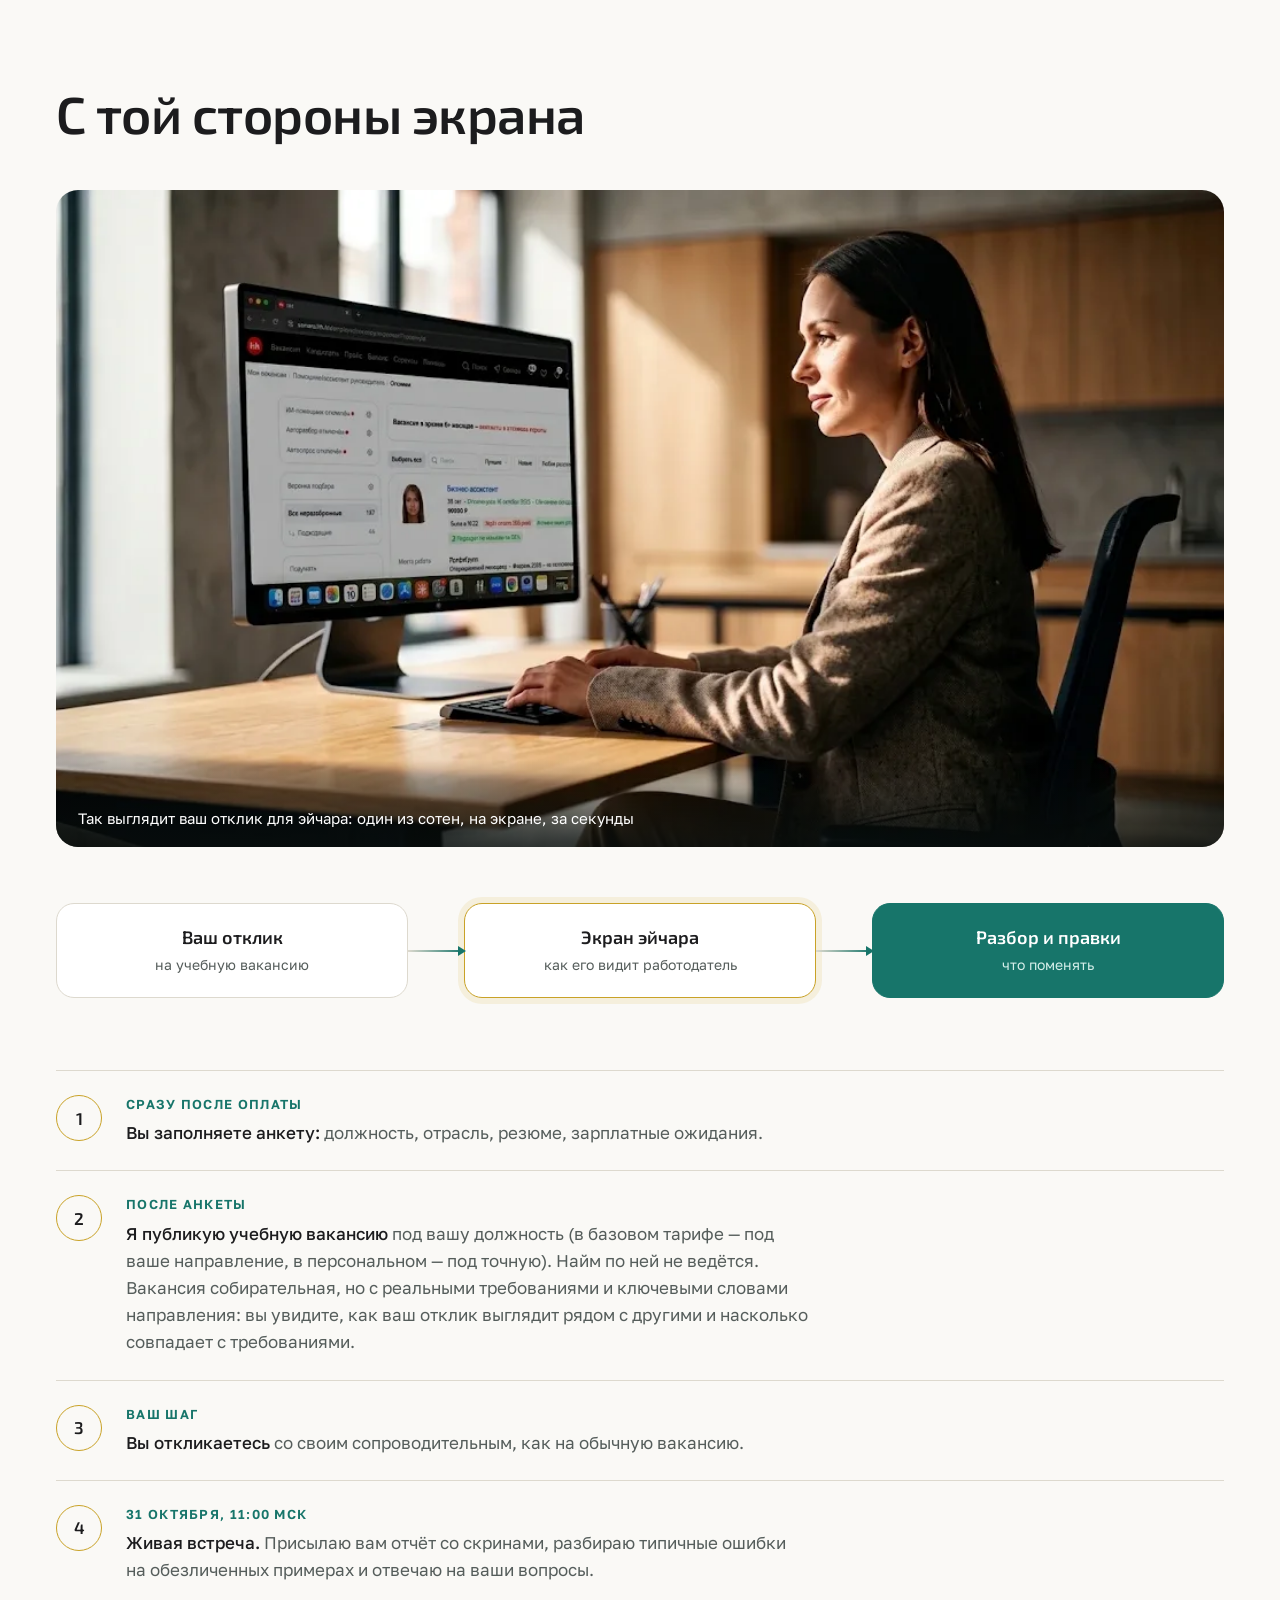
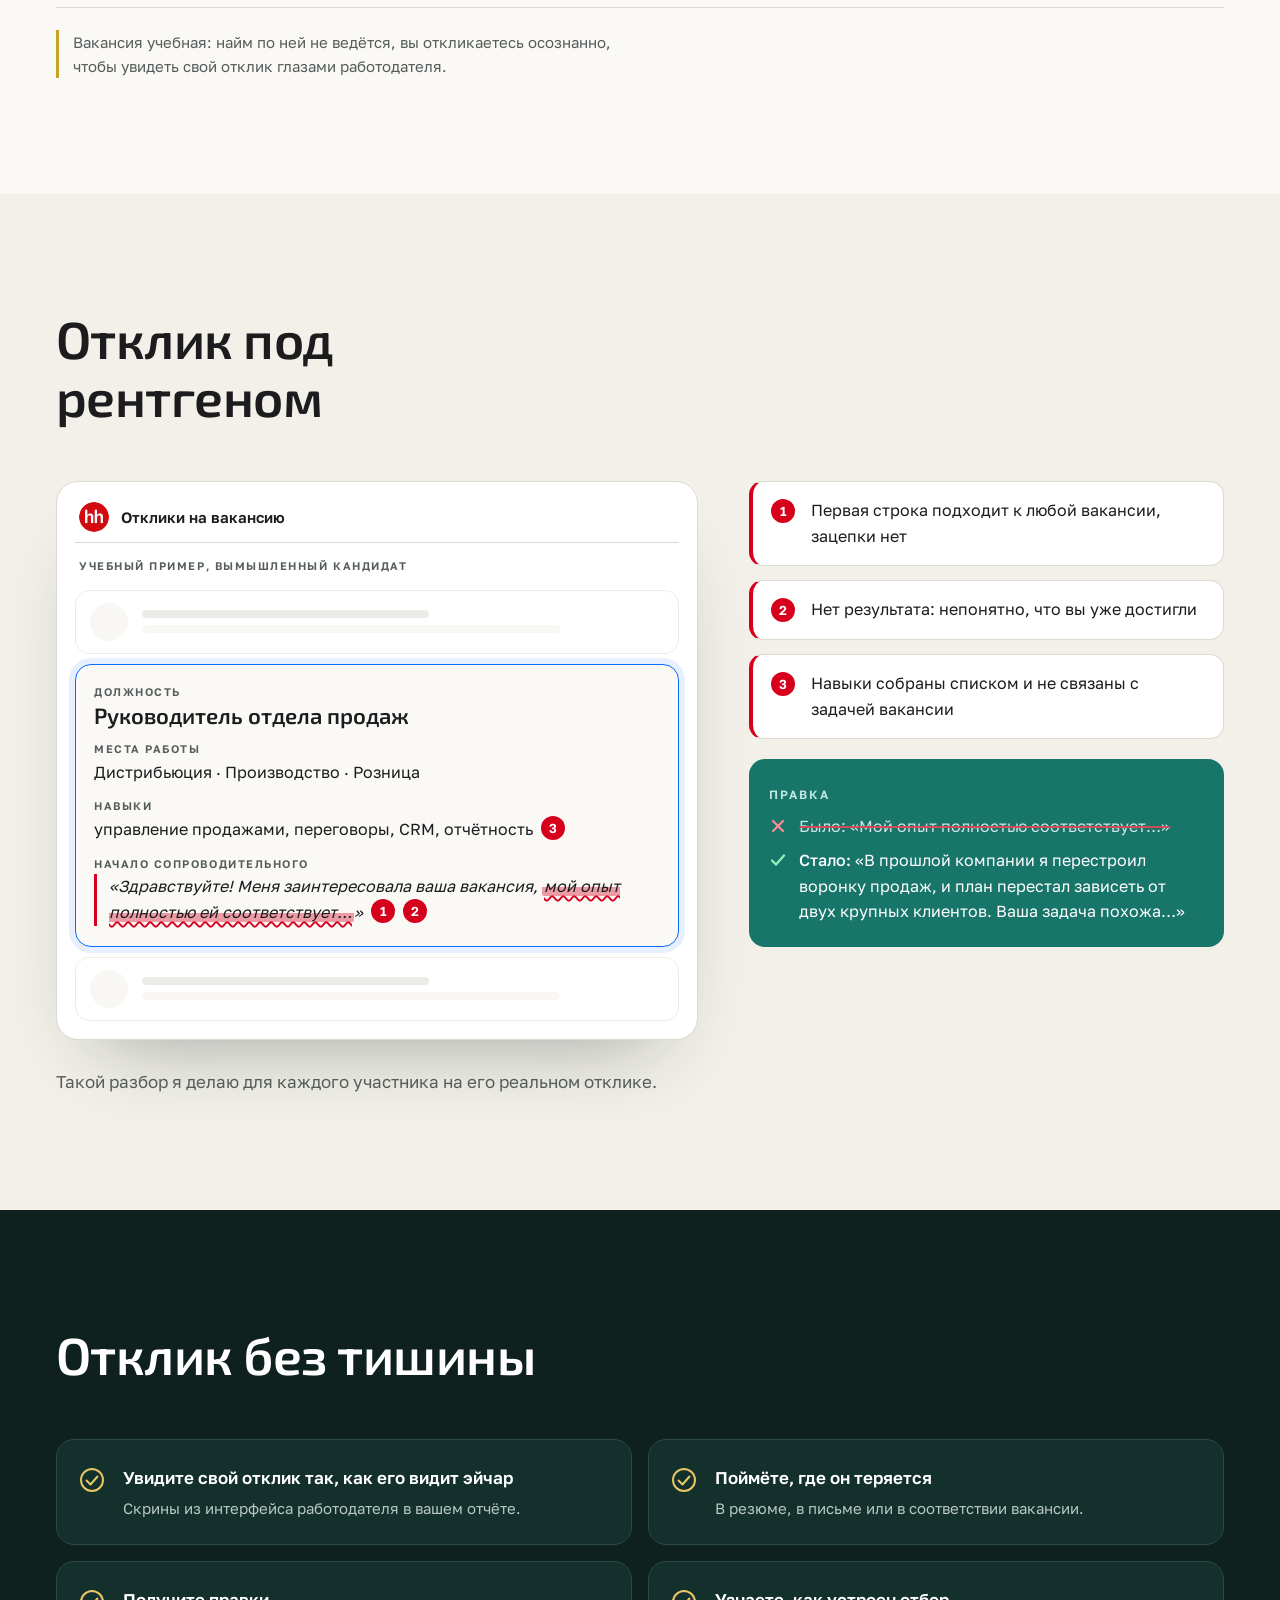
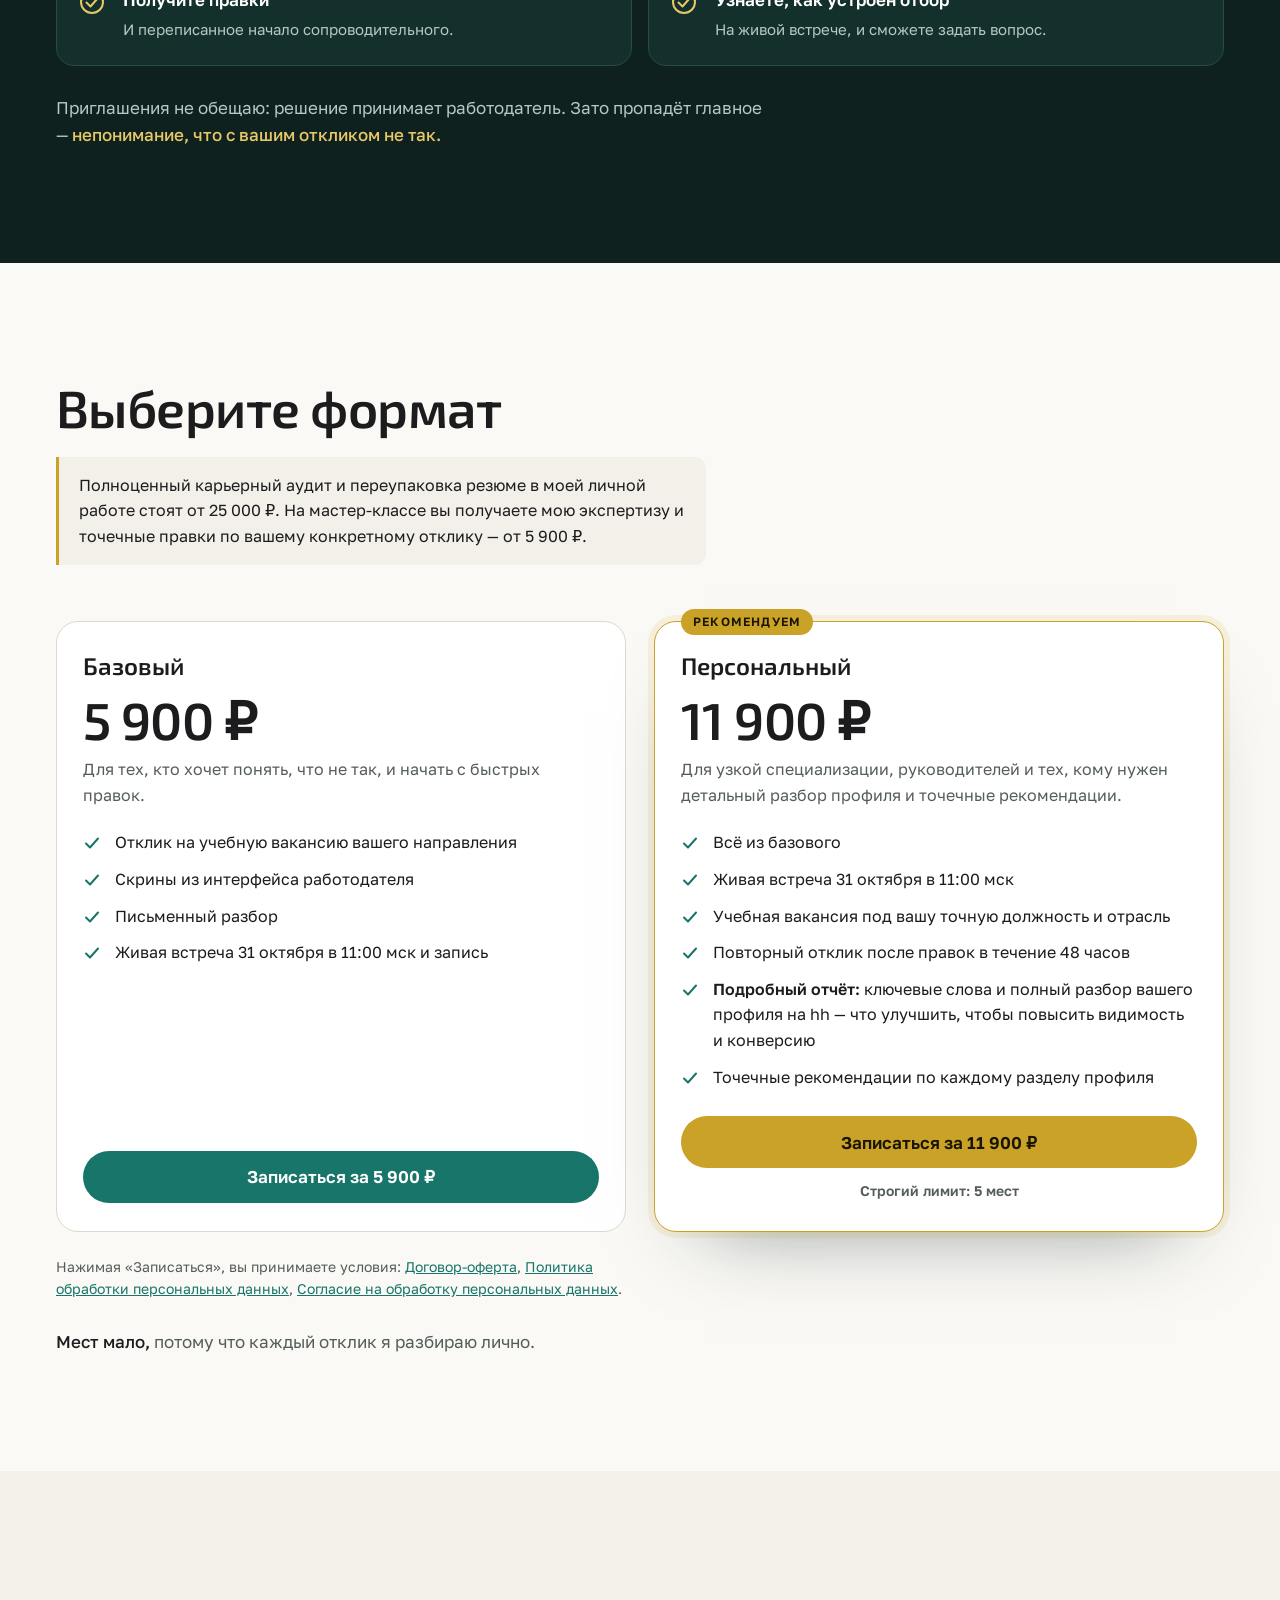
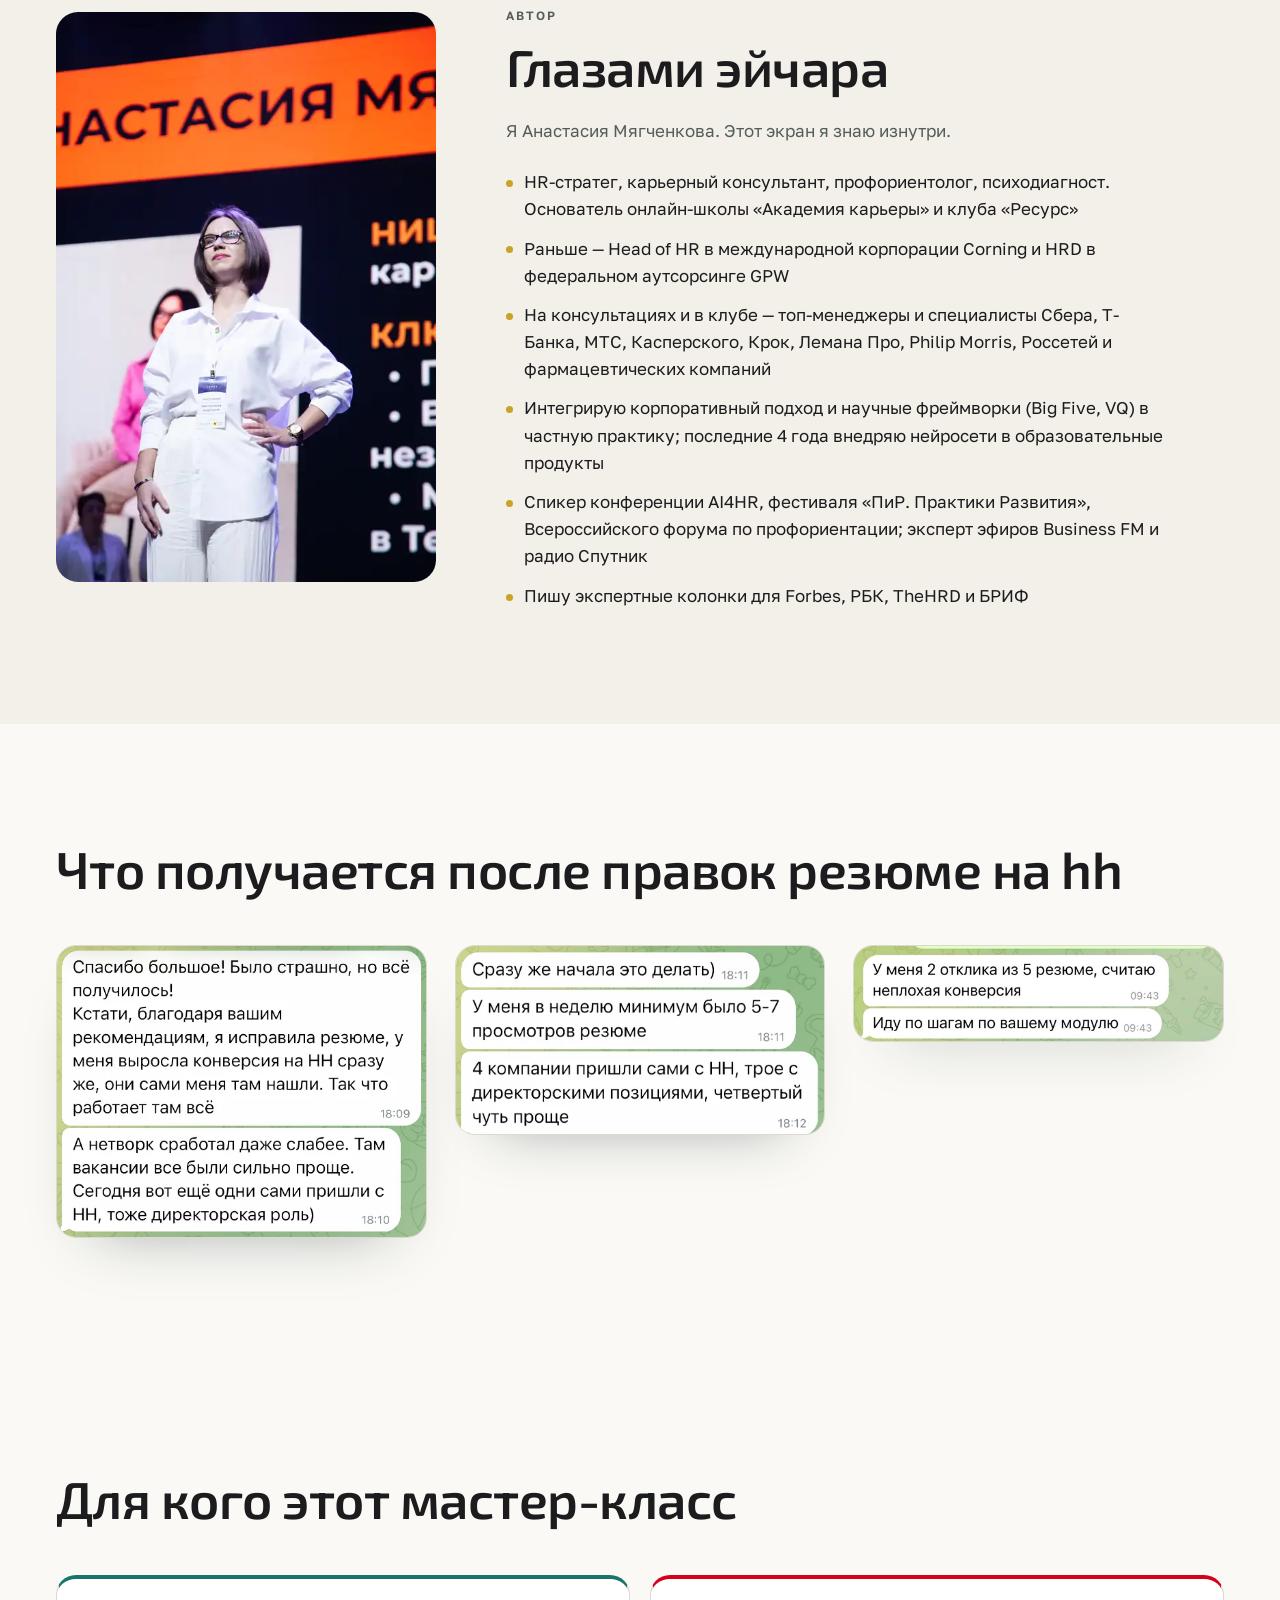
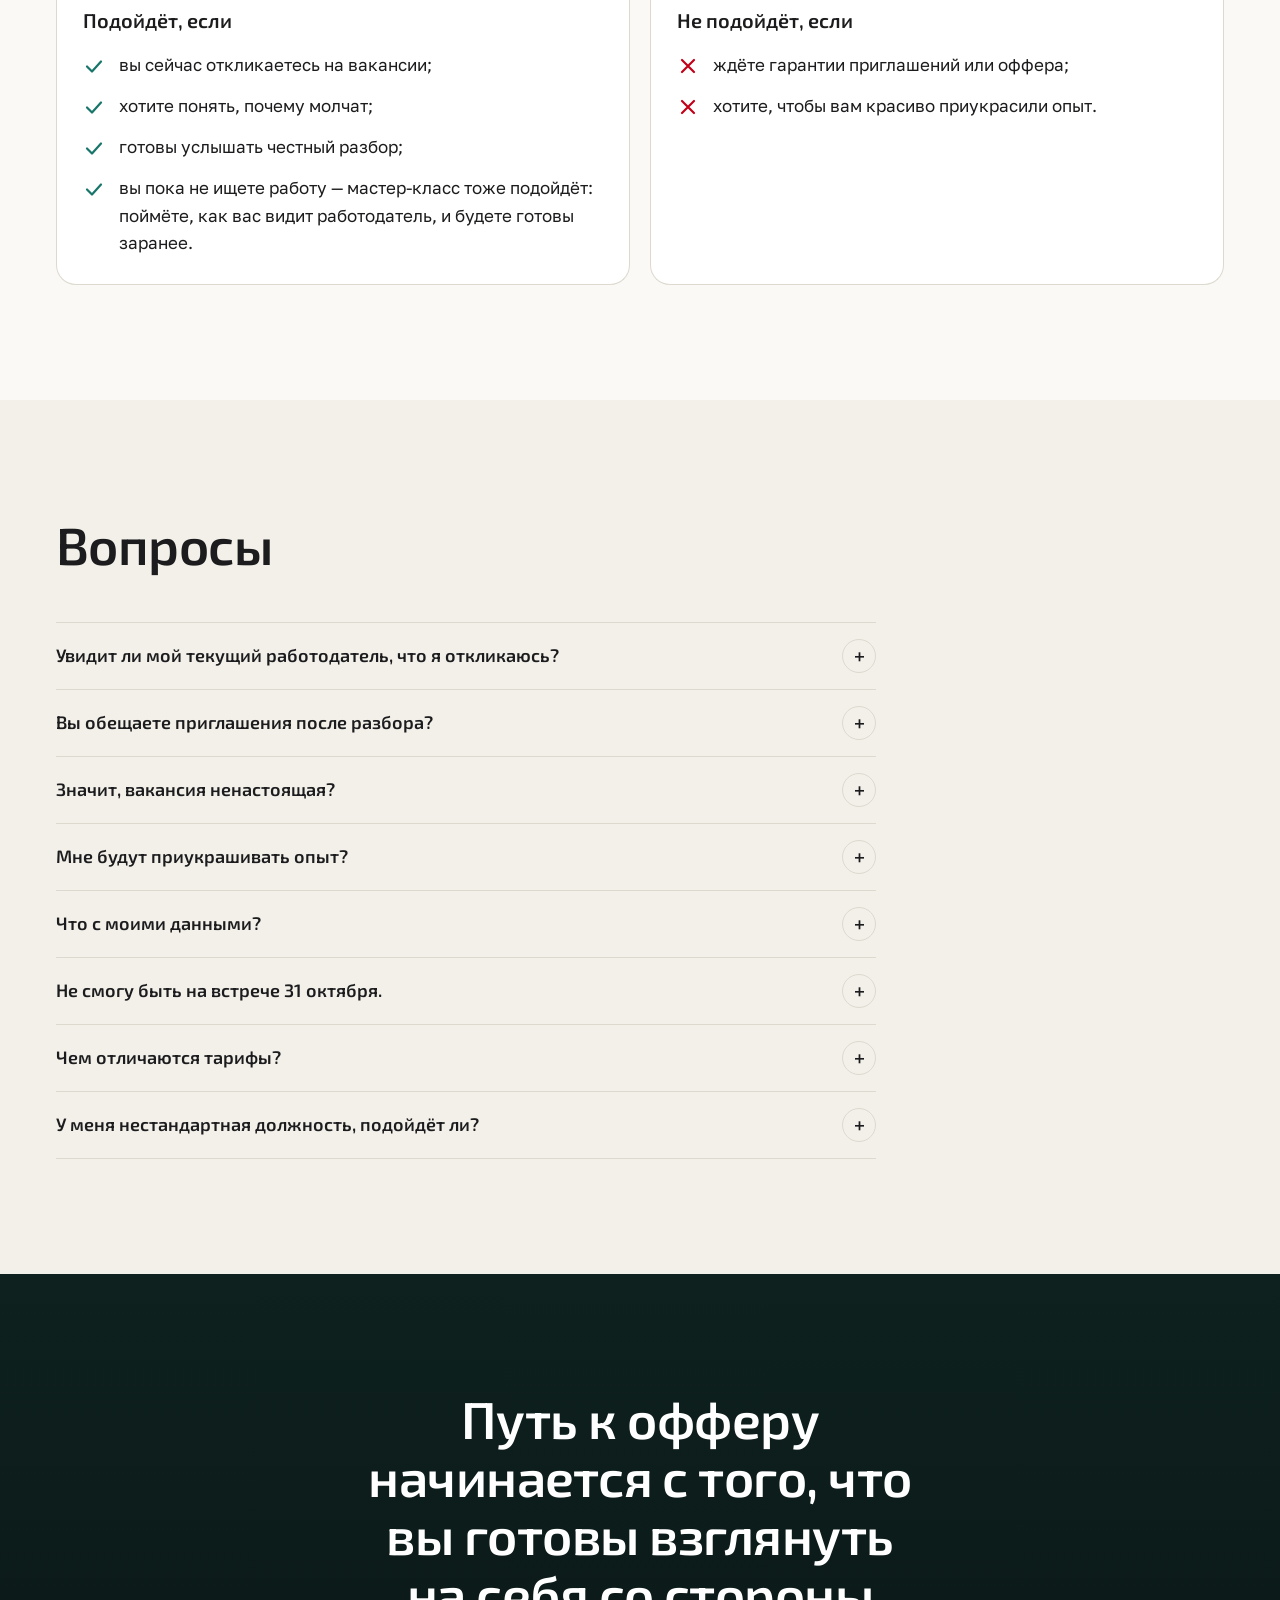
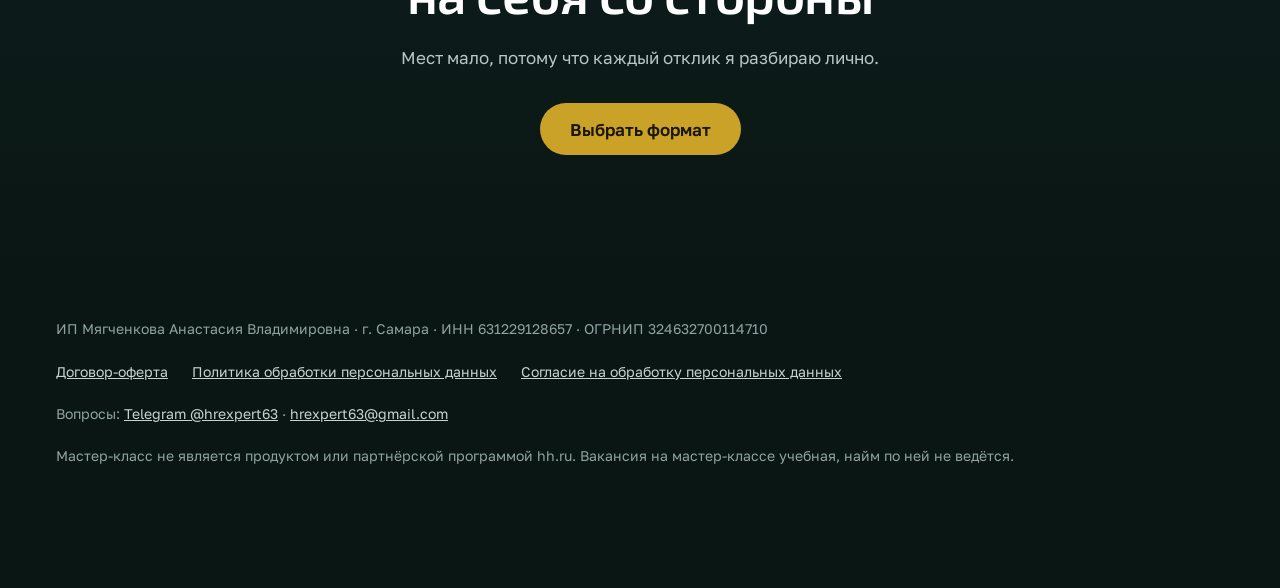
==== commit 16510d73: "Ссылки на оплату, документы, новый отзыв, новое фото, чистка блока отзывов Co-Authored-By: Claude So" ====
--- a/ekran-ehr.html
+++ b/ekran-ehr.html
@@ -300,6 +300,8 @@
 .plan ul{margin:22px 0 26px;display:flex;flex-direction:column;gap:11px;flex:1}
 .plan li{display:grid;grid-template-columns:22px 1fr;gap:10px;font-size:16px}
 .plan li svg{margin-top:4px;color:var(--teal)}
+.tar__docs{margin-top:24px;color:var(--mute);font-size:14px;max-width:65ch}
+.tar__docs a{color:var(--link)}
 .tar__note{margin-top:28px;color:var(--mute);max-width:65ch}
 .tar__note b{color:var(--ink);font-weight:500}
 .seats{display:none;margin-top:12px;text-align:center;font-size:15px;font-weight:600;color:var(--ink)}
@@ -318,6 +320,7 @@
 /* ───── отзыв ───── */
 .rev__grid{margin-top:clamp(28px,4vw,48px);display:grid;gap:20px;grid-template-columns:1fr;align-items:start}
 @media(min-width:760px){.rev__grid{grid-template-columns:1fr 1fr;gap:28px}}
+@media(min-width:1060px){.rev__grid{grid-template-columns:1fr 1fr 1fr}}
 .rev__grid figure{margin:0;border-radius:20px;overflow:hidden;border:1px solid var(--line);box-shadow:0 30px 60px -40px rgba(14,33,31,.4)}
 .rev__grid img{width:100%;height:auto}
 .rev__note{margin-top:22px;color:var(--mute);font-size:15px;max-width:65ch}
@@ -519,7 +522,7 @@
   <div class="wrap">
     <h2 id="h-mech">С той стороны экрана</h2>
     <figure class="ph">
-      <img src="https://cdn.gamma.app/f2etv6mzt3jbknl/design-anything/hTVBTvGbMIvvn7H8NprUM/r8k5ZxFDbtbNrrVGRPNft.jpg" width="1376" height="768" alt="HR-специалист за компьютером листает отклики на сайте вакансий" loading="lazy" decoding="async">
+      <img src="img/hr-screen.webp" width="1024" height="572" alt="HR-специалист за компьютером листает отклики на сайте вакансий" loading="lazy" decoding="async">
 <figcaption>Так выглядит ваш отклик для эйчара: один из сотен, на экране, за секунды</figcaption>
     </figure>
     <div class="flow" aria-label="Схема: ваш отклик, экран эйчара, разбор и правки">
@@ -623,6 +626,7 @@
         <p class="seats" data-seats="pro"></p>
       </article>
     </div>
+    <p class="tar__docs">Нажимая «Записаться», вы принимаете условия: <a href="https://karernyi-strateg.hrexpert63.ru/oferta.html" target="_blank" rel="noopener">Договор-оферта</a>, <a href="https://karernyi-strateg.hrexpert63.ru/privacy.html" target="_blank" rel="noopener">Политика обработки персональных данных</a>, <a href="https://karernyi-strateg.hrexpert63.ru/soglasie.html" target="_blank" rel="noopener">Согласие на обработку персональных данных</a>.</p>
     <p class="tar__note"><b>Мест мало,</b> потому что каждый отклик я разбираю лично.</p>
   </div>
 </section>
@@ -650,14 +654,12 @@
 <!-- 8а. ОТЗЫВ -->
 <section class="sec rev" id="reviews" aria-labelledby="h-rev">
   <div class="wrap">
-    <p class="eyebrow">Из личной переписки</p>
     <h2 id="h-rev">Что получается после правок резюме на hh</h2>
-    <p class="lead" style="margin-top:18px">Сообщения человека, который исправил резюме на hh по моим рекомендациям. Это не отзыв об этом мастер-классе, а пример того, как правки влияют на видимость.</p>
     <div class="rev__grid">
       <figure><img src="img/review-1.webp" width="540" height="426" alt="Сообщение: после правок резюме выросла конверсия на hh, работодатели нашли сами" loading="lazy" decoding="async"></figure>
       <figure><img src="img/review-2.webp" width="522" height="266" alt="Сообщение: 5–7 просмотров резюме в неделю, 4 компании пришли сами с hh" loading="lazy" decoding="async"></figure>
-    </div>
-    <p class="rev__note">Опубликовано анонимно с согласия автора. Результат у каждого свой, приглашений на собеседования я не обещаю.</p>
+      <figure><img src="img/review-3.webp" width="600" height="154" alt="Сообщение: 2 отклика из 5 резюме, иду по шагам вашего модуля" loading="lazy" decoding="async"></figure>
+    </div>
   </div>
 </section>
 
@@ -719,9 +721,9 @@
   <div class="foot__in">
     <div>ИП Мягченкова Анастасия Владимировна · г. Самара · ИНН 631229128657 · ОГРНИП 324632700114710</div>
     <nav aria-label="Документы">
-      <a href="oferta.html">Договор-оферта</a>
-      <a href="privacy.html">Политика обработки персональных данных</a>
-      <a href="soglasie.html">Согласие на обработку персональных данных</a>
+      <a href="https://karernyi-strateg.hrexpert63.ru/oferta.html" target="_blank" rel="noopener">Договор-оферта</a>
+      <a href="https://karernyi-strateg.hrexpert63.ru/privacy.html" target="_blank" rel="noopener">Политика обработки персональных данных</a>
+      <a href="https://karernyi-strateg.hrexpert63.ru/soglasie.html" target="_blank" rel="noopener">Согласие на обработку персональных данных</a>
     </nav>
     <div>Вопросы: <a href="https://t.me/hrexpert63" rel="noopener">Telegram @hrexpert63</a> · <a href="mailto:hrexpert63@gmail.com">hrexpert63@gmail.com</a></div>
     <div>Мастер-класс не является продуктом или партнёрской программой hh.ru. Вакансия на мастер-классе учебная, найм по ней не ведётся.</div>
@@ -735,7 +737,7 @@
   /* ───── настройки: заполнить перед запуском ───── */
   var CONFIG = {
     // ссылки на оплату в GetCourse (пока пусто — кнопки ведут в личку автору)
-    pay: { base: '', pro: '' },
+    pay: { base: 'https://payform.ru/krcPToj/', pro: 'https://payform.ru/prcPTqY/' },
     fallback: 'https://t.me/hrexpert63',
     // реальный остаток мест, обновляется вручную; null — не показывать
     seats: { base: null, pro: 5 },
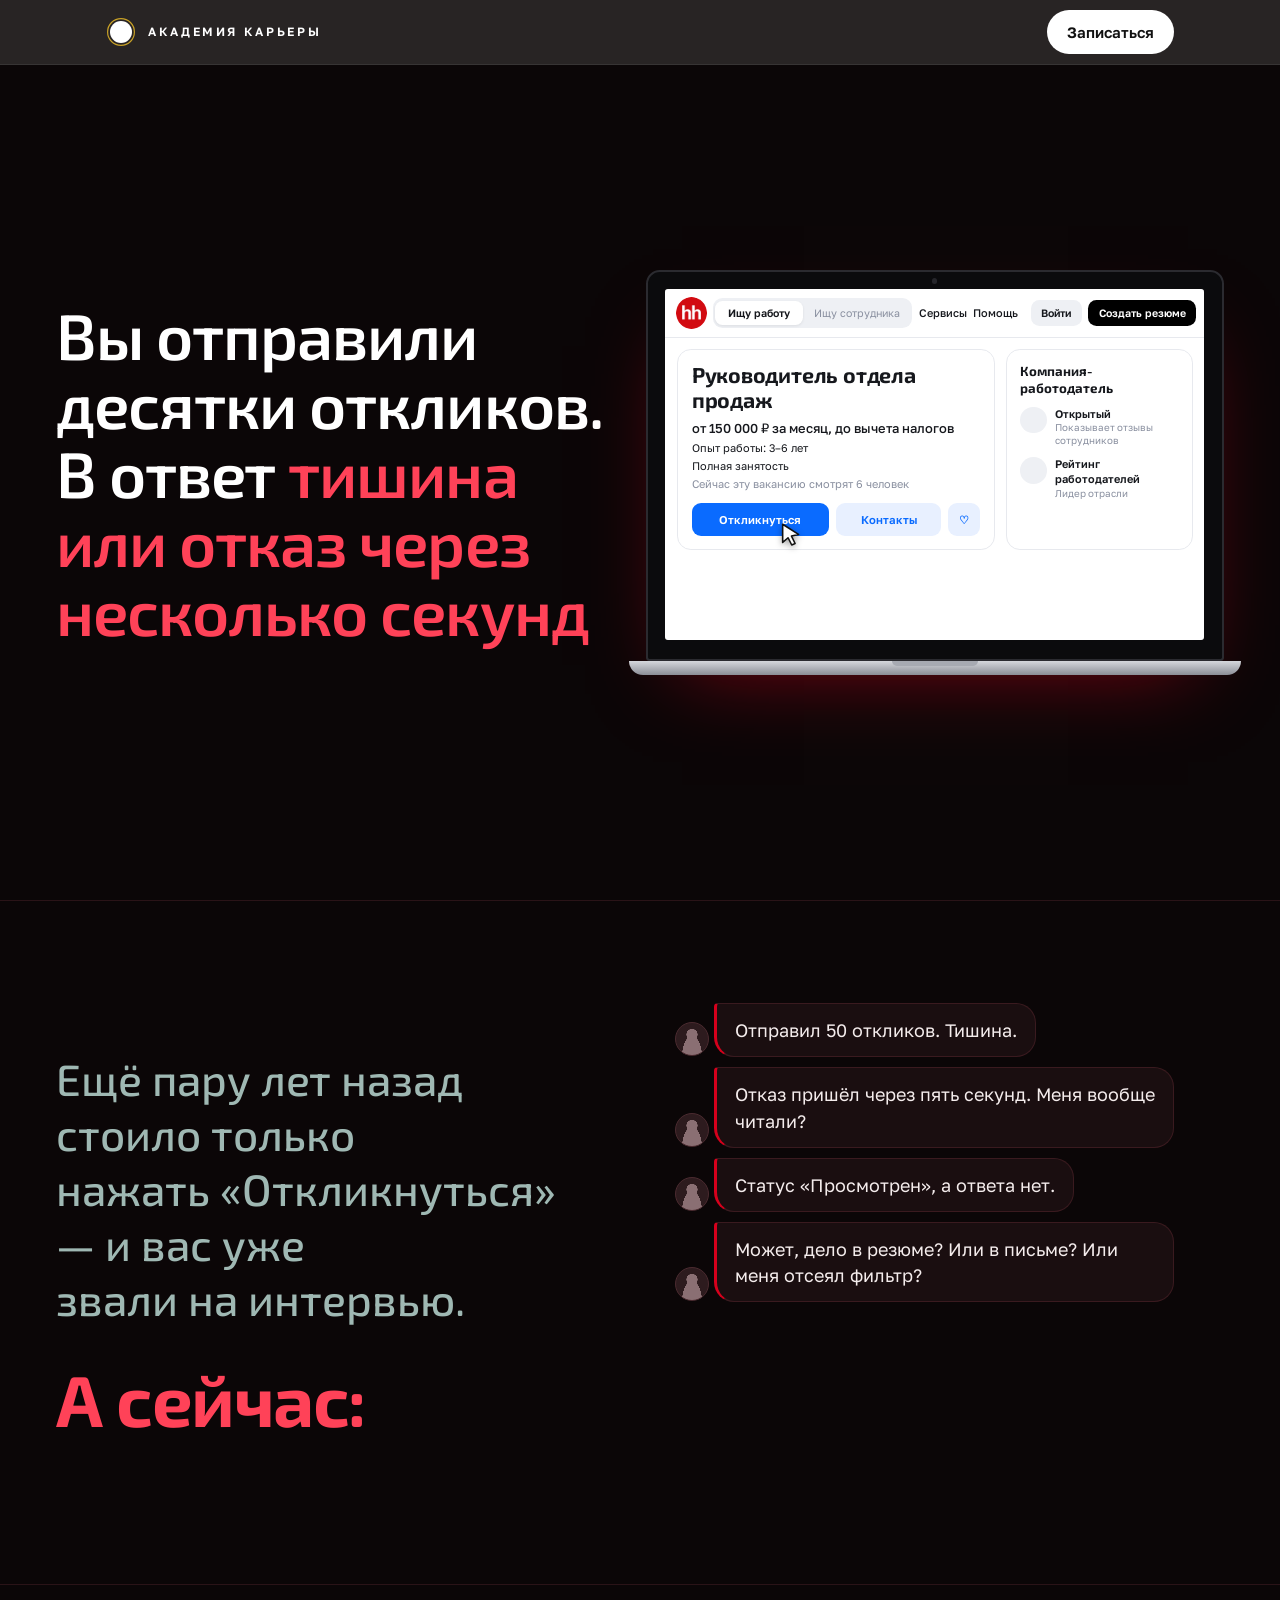
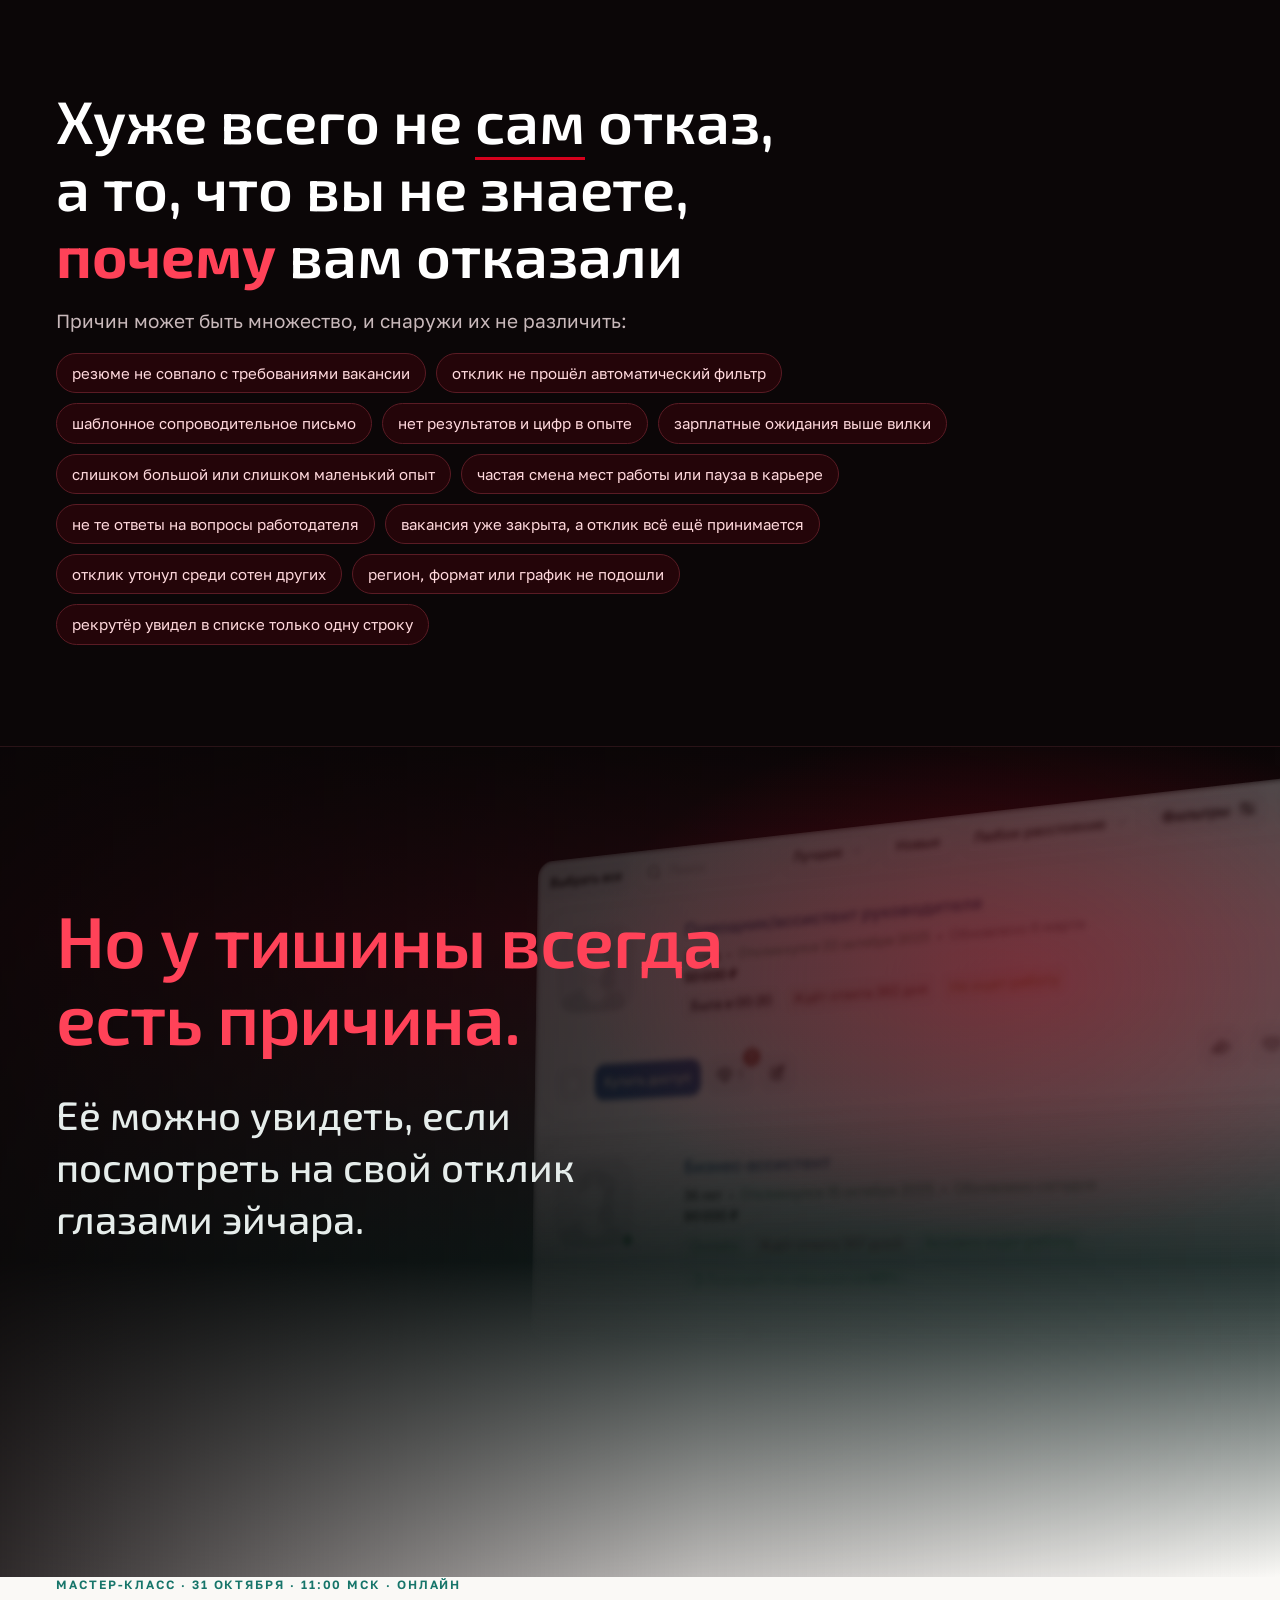
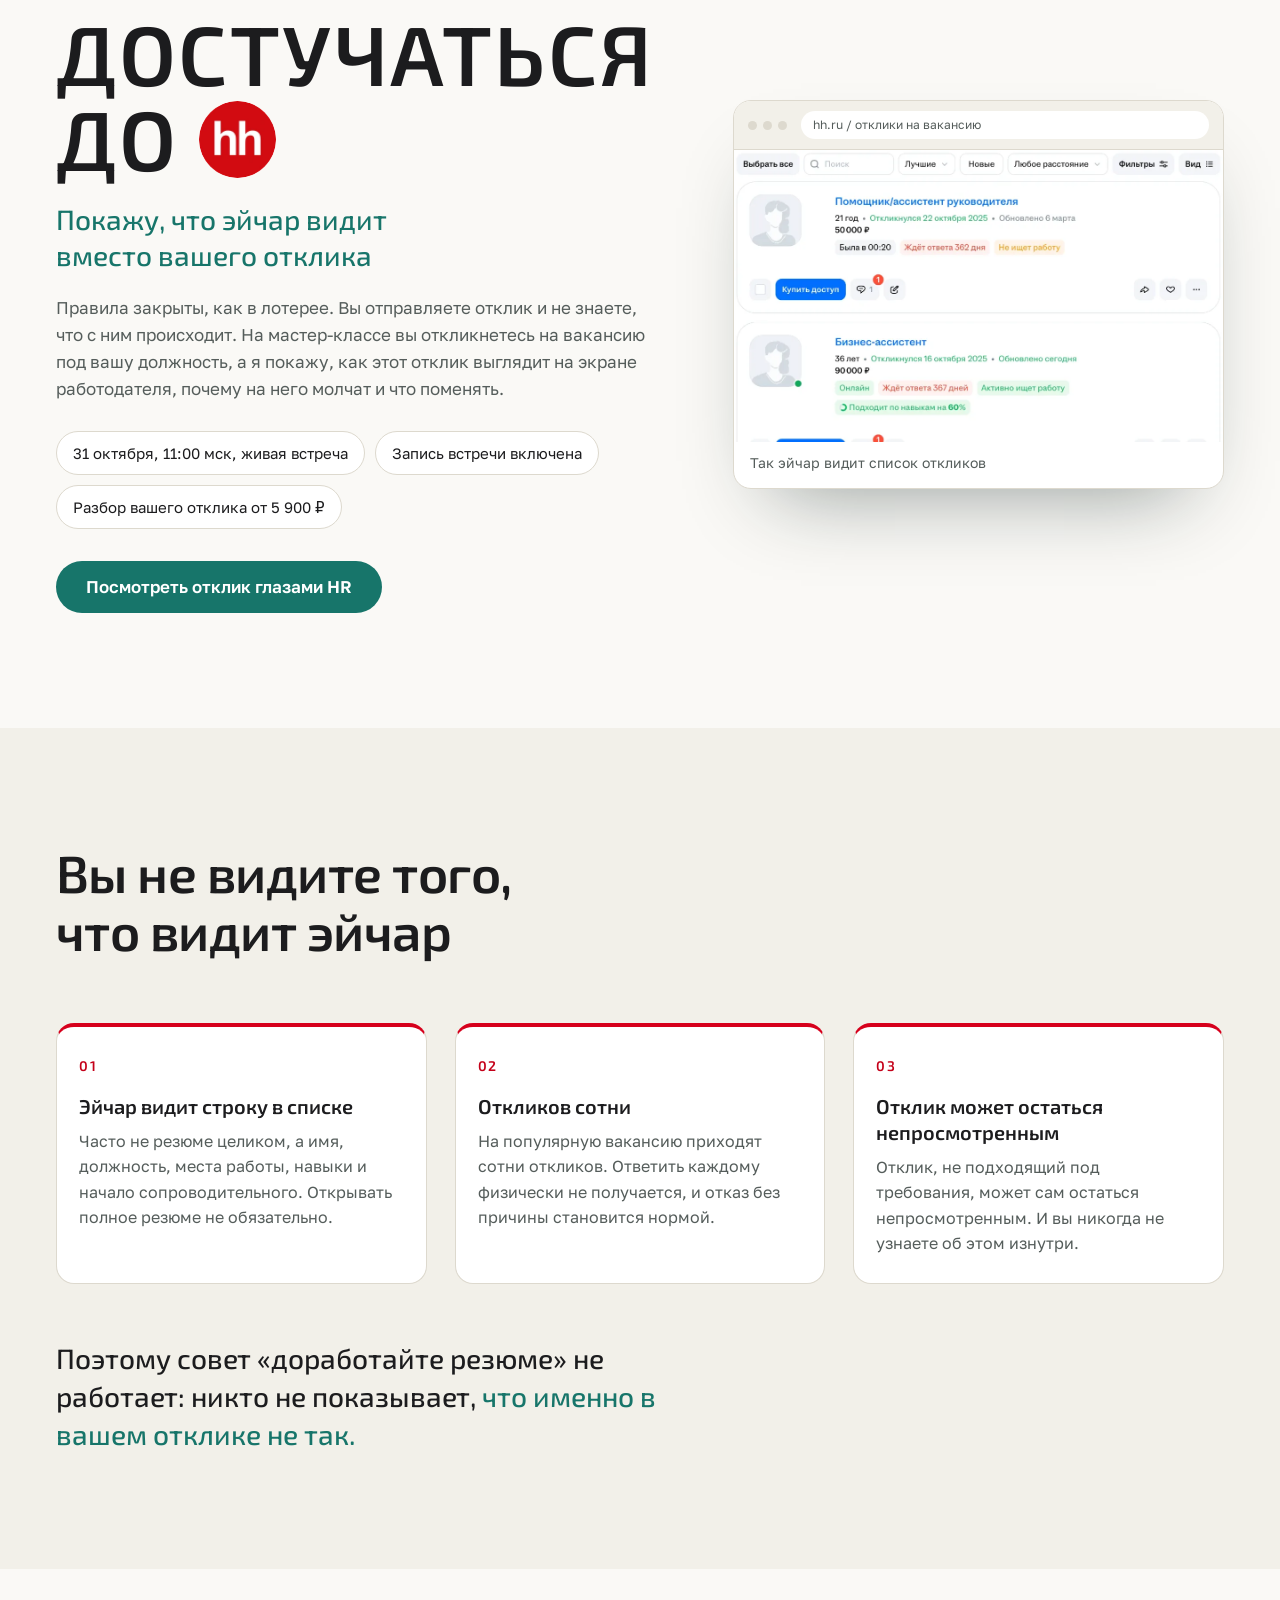
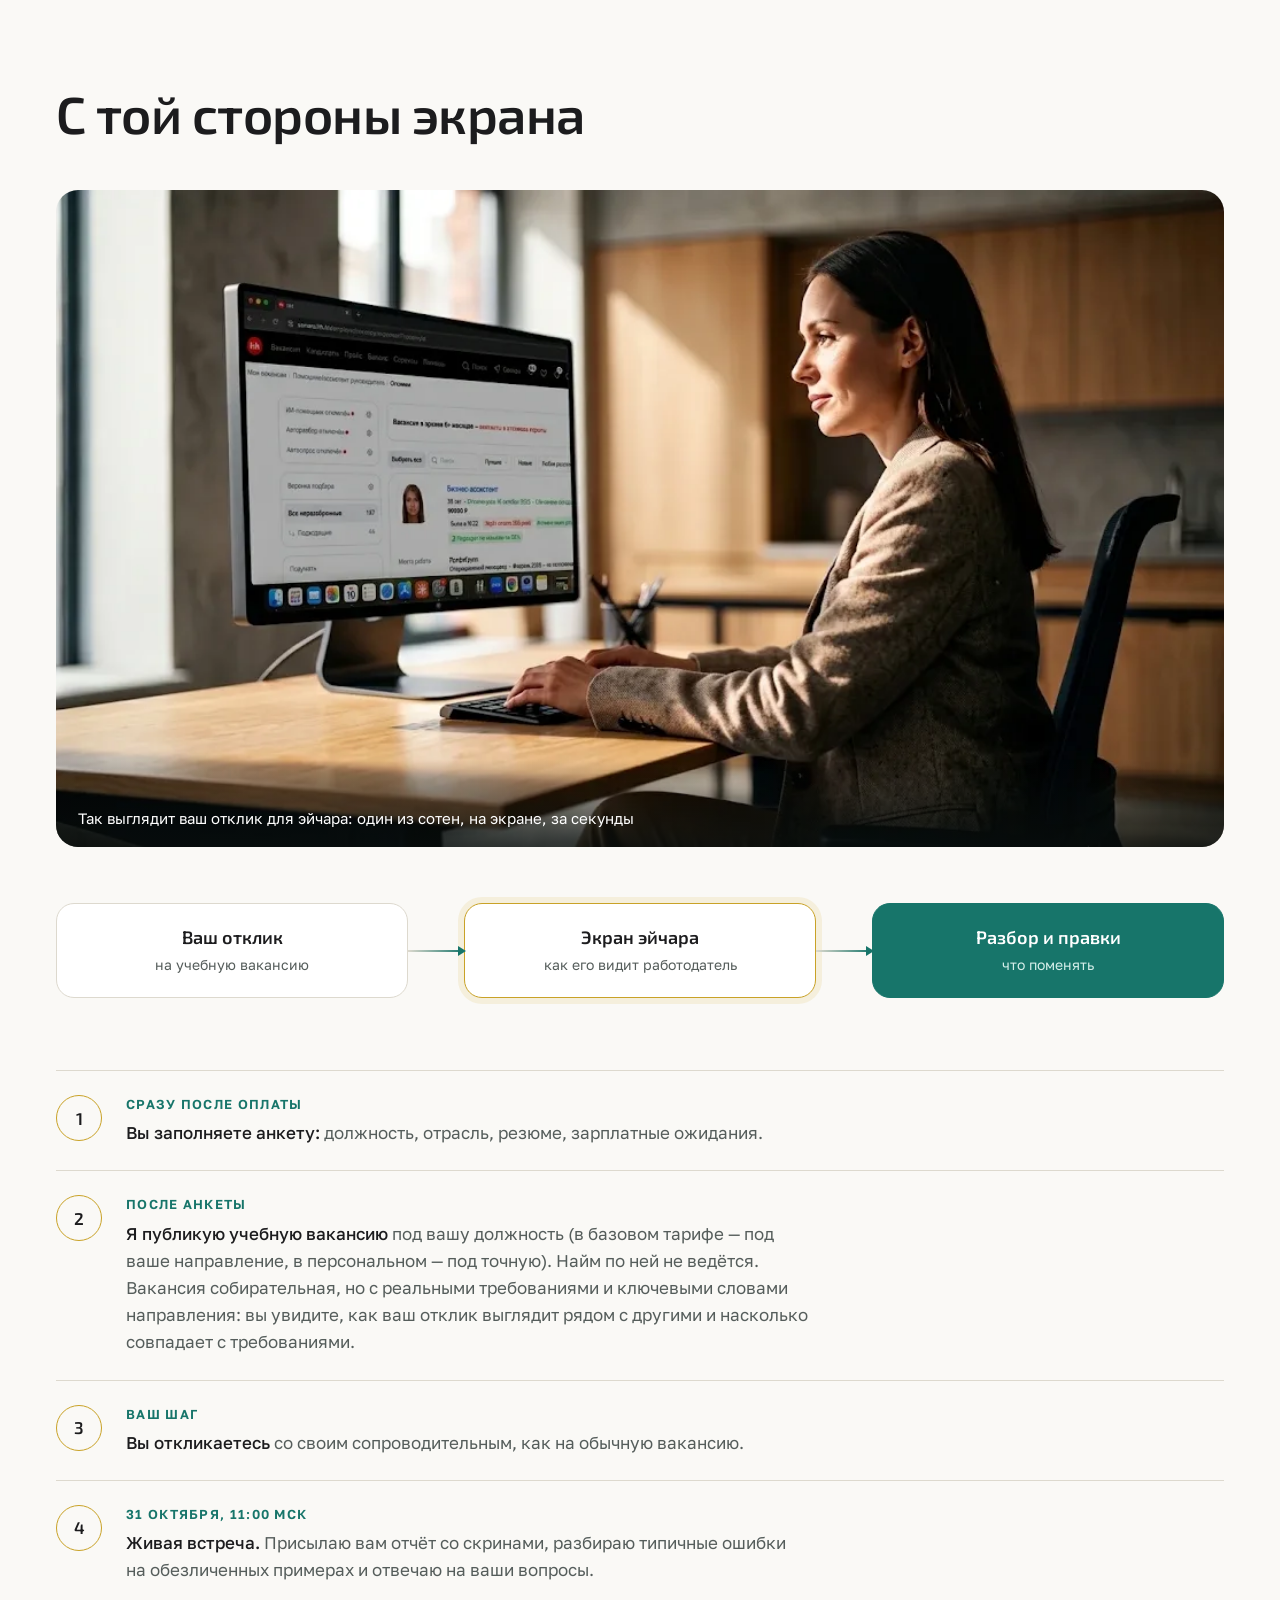
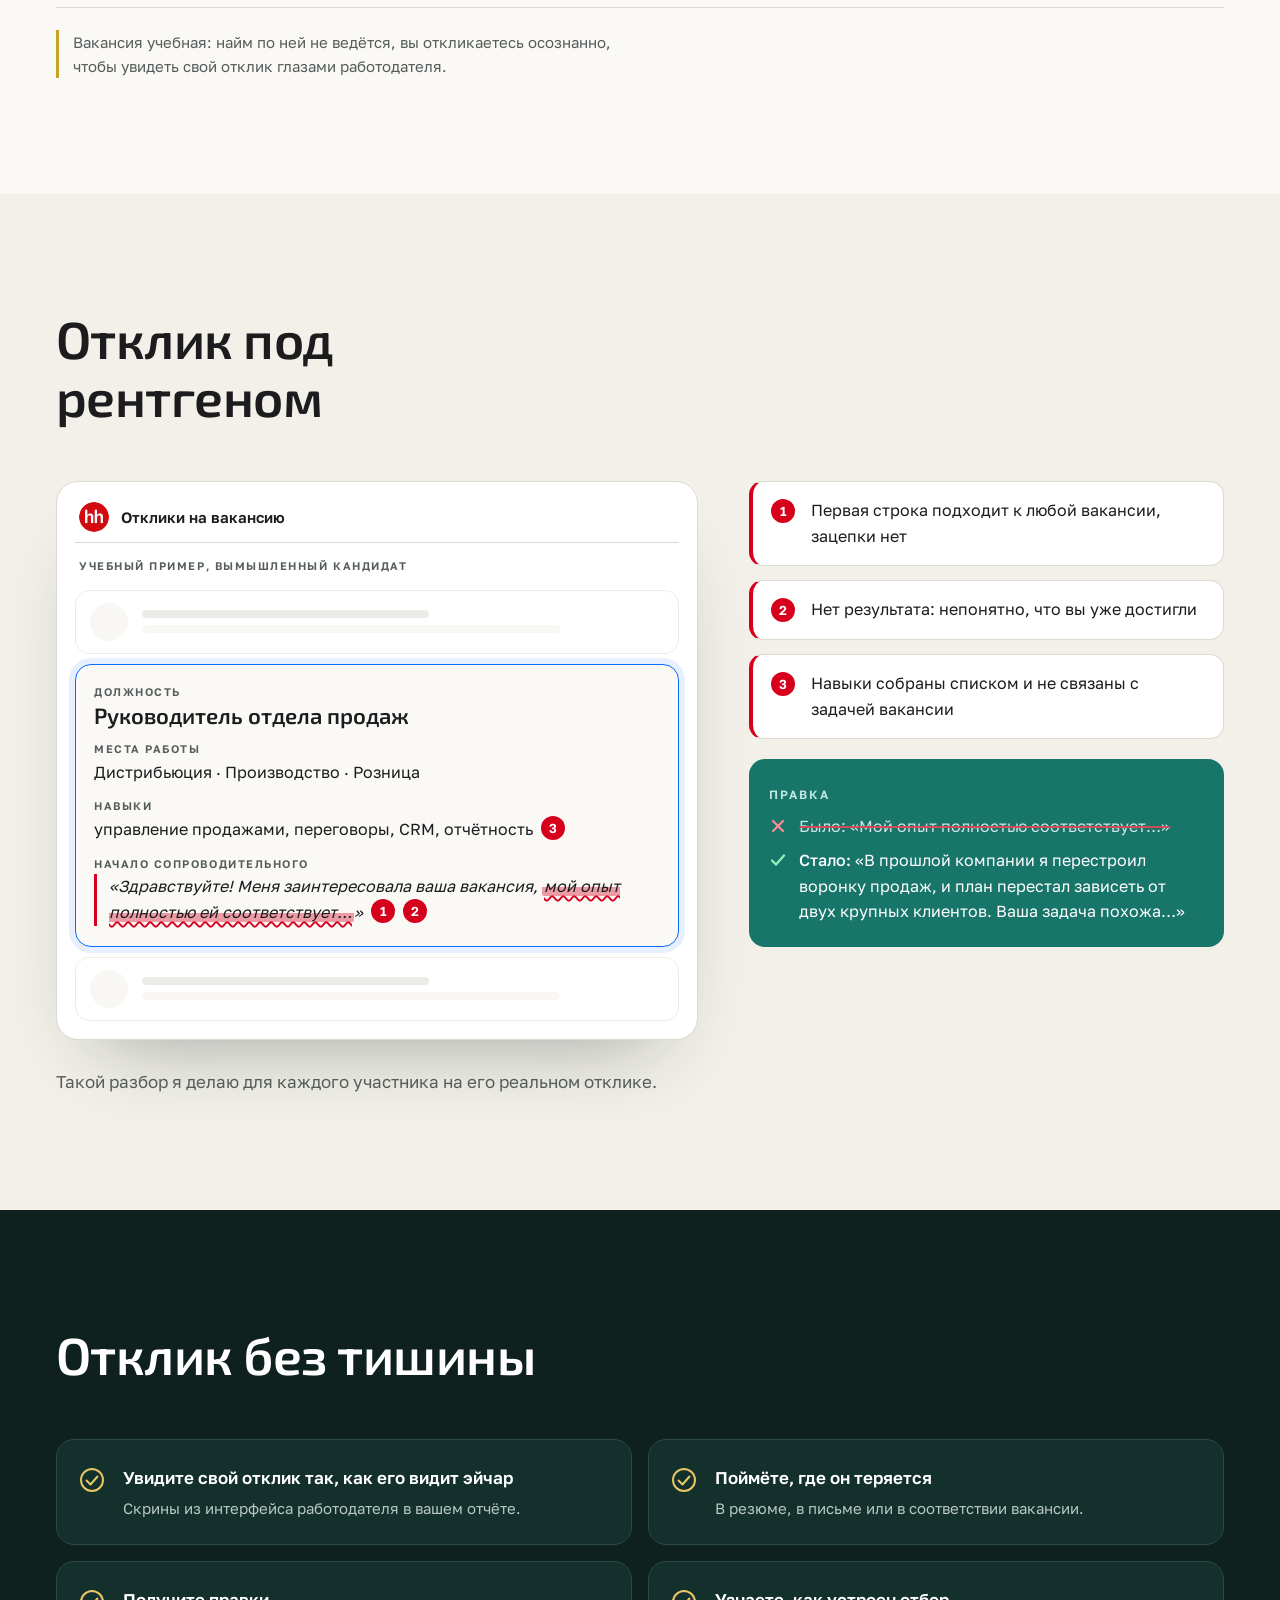
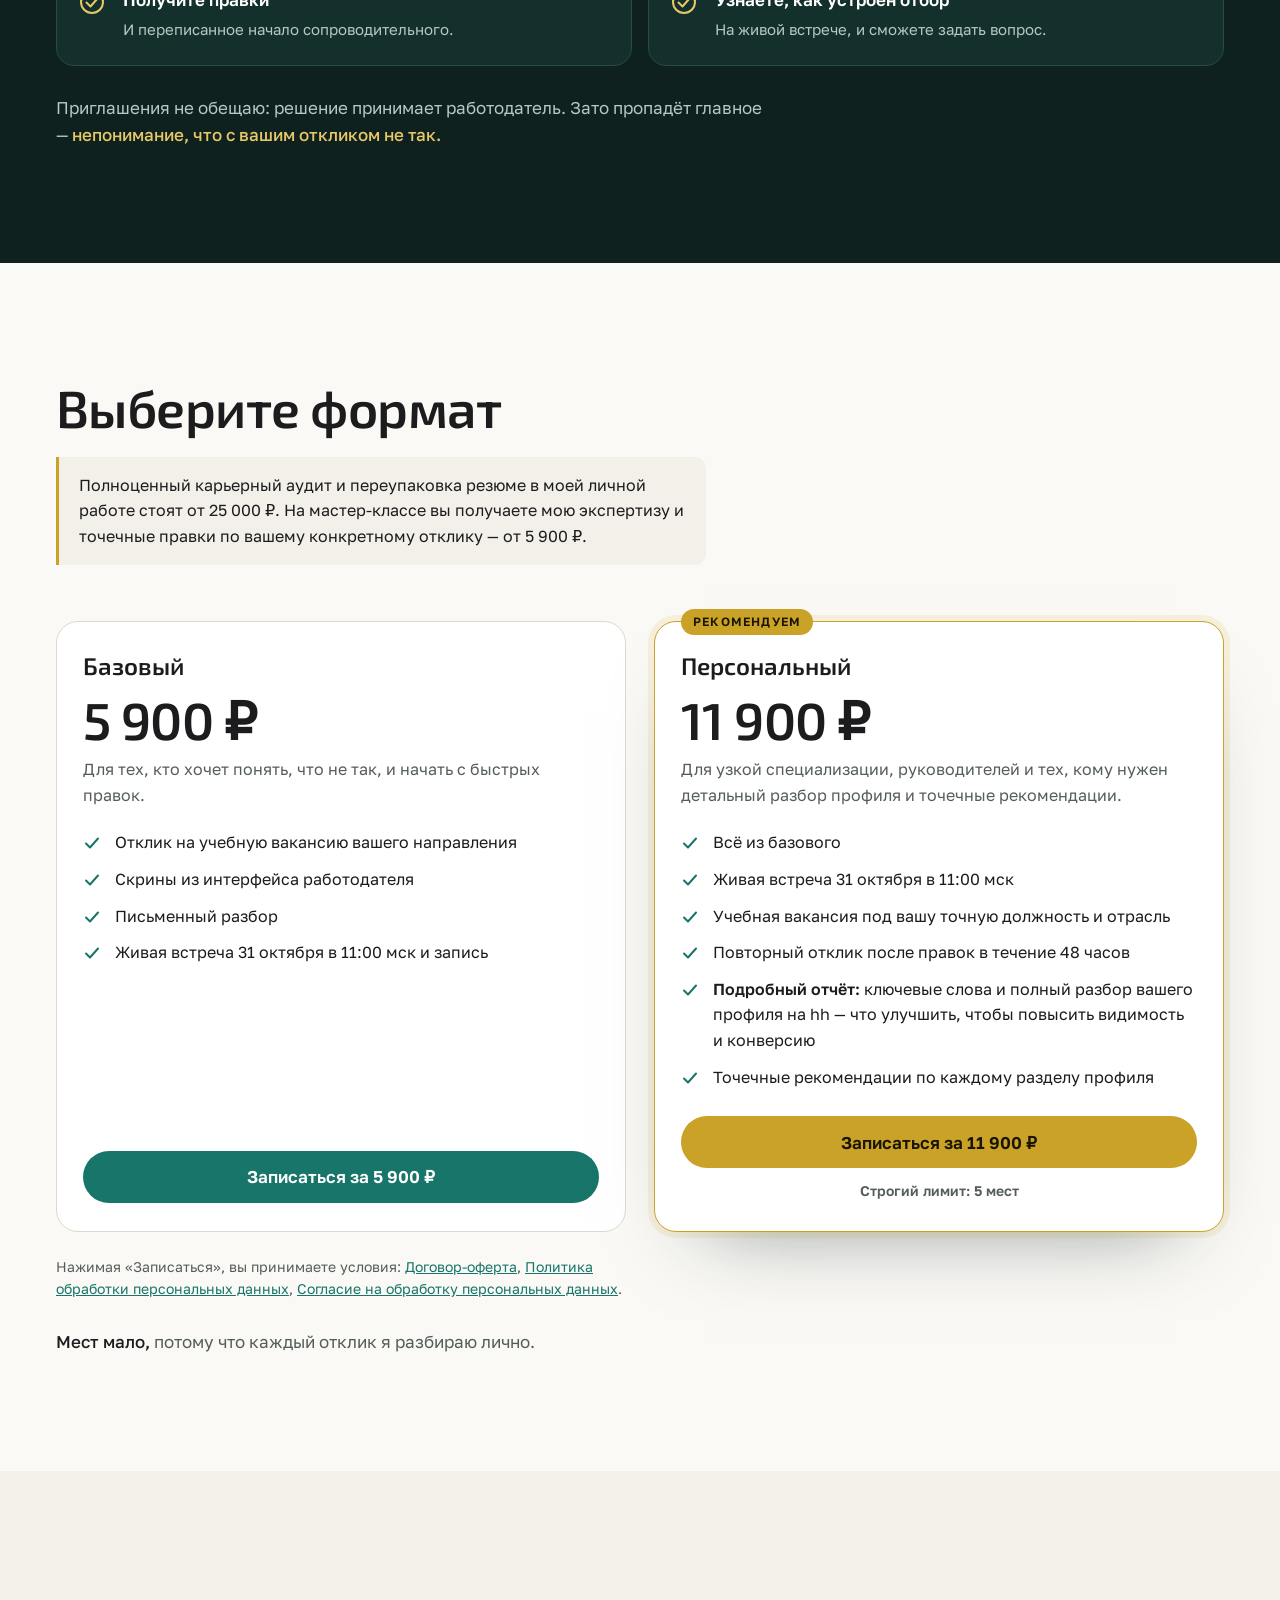
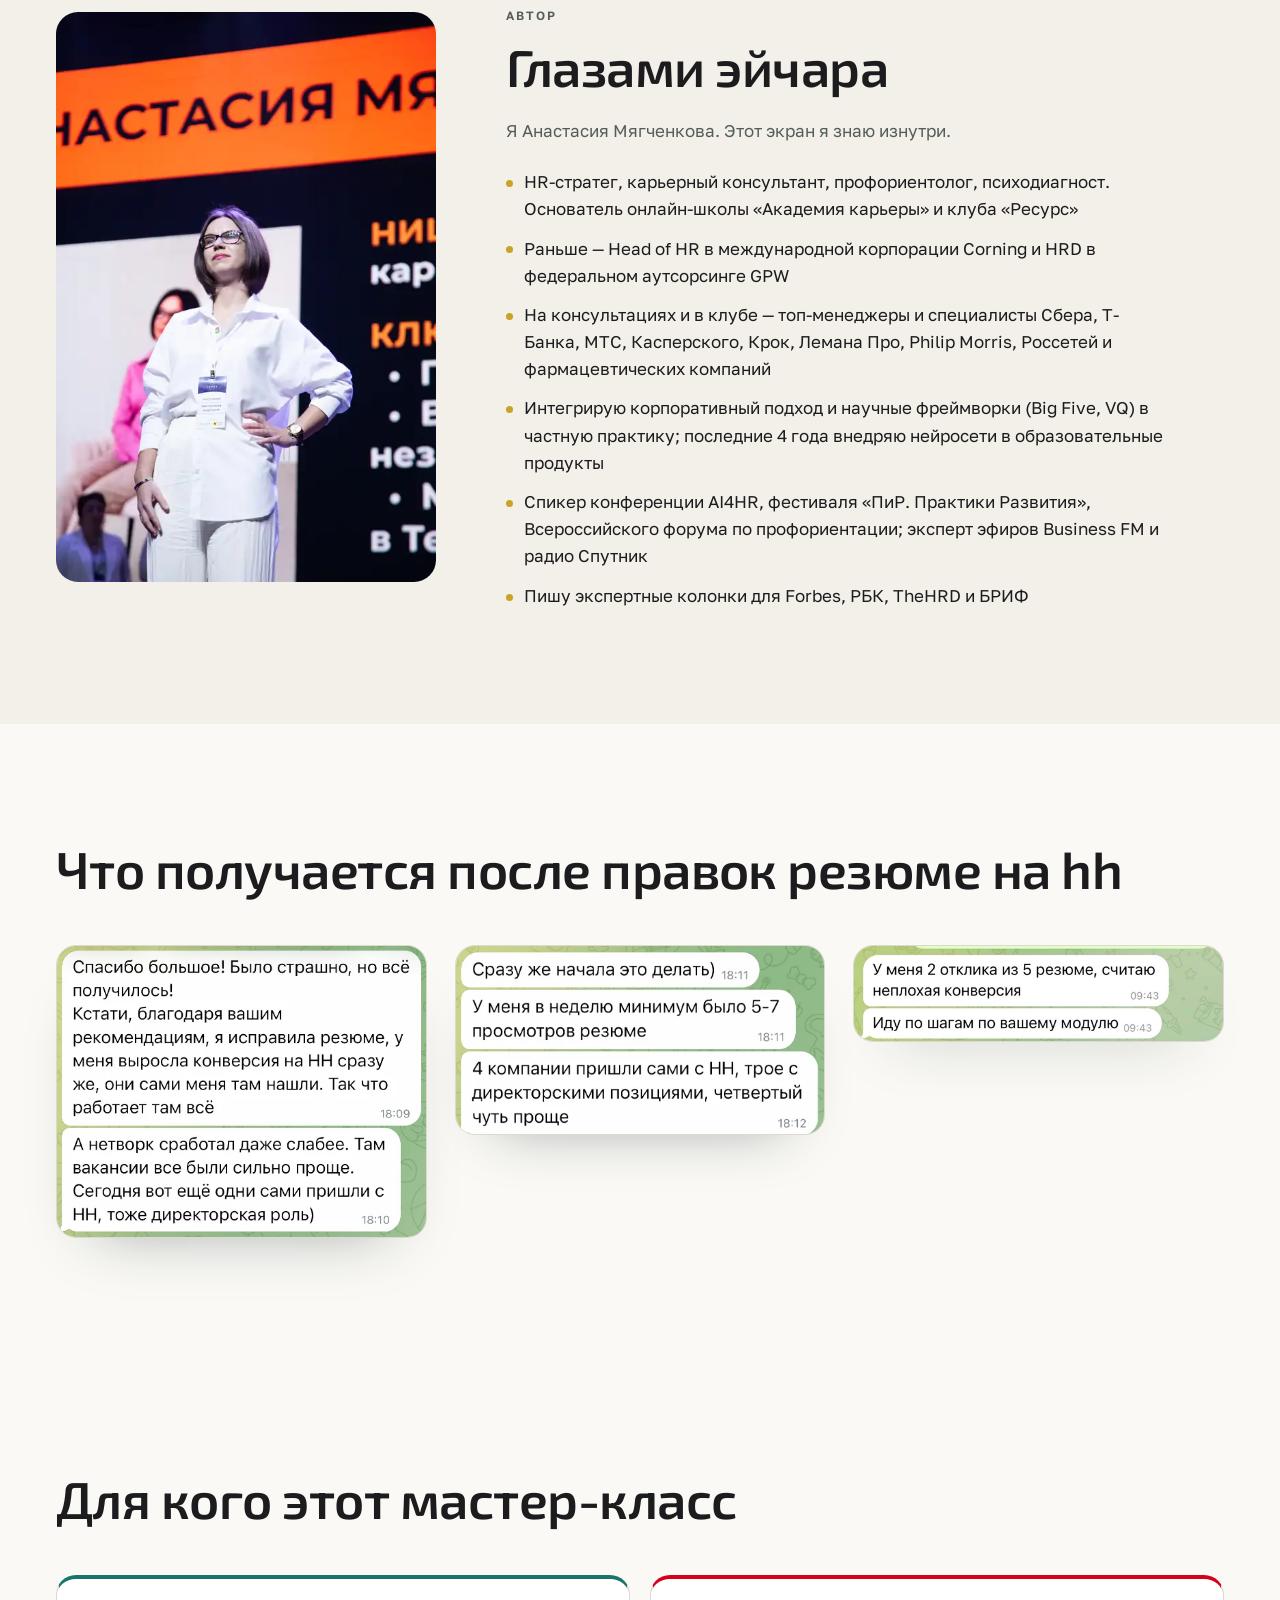
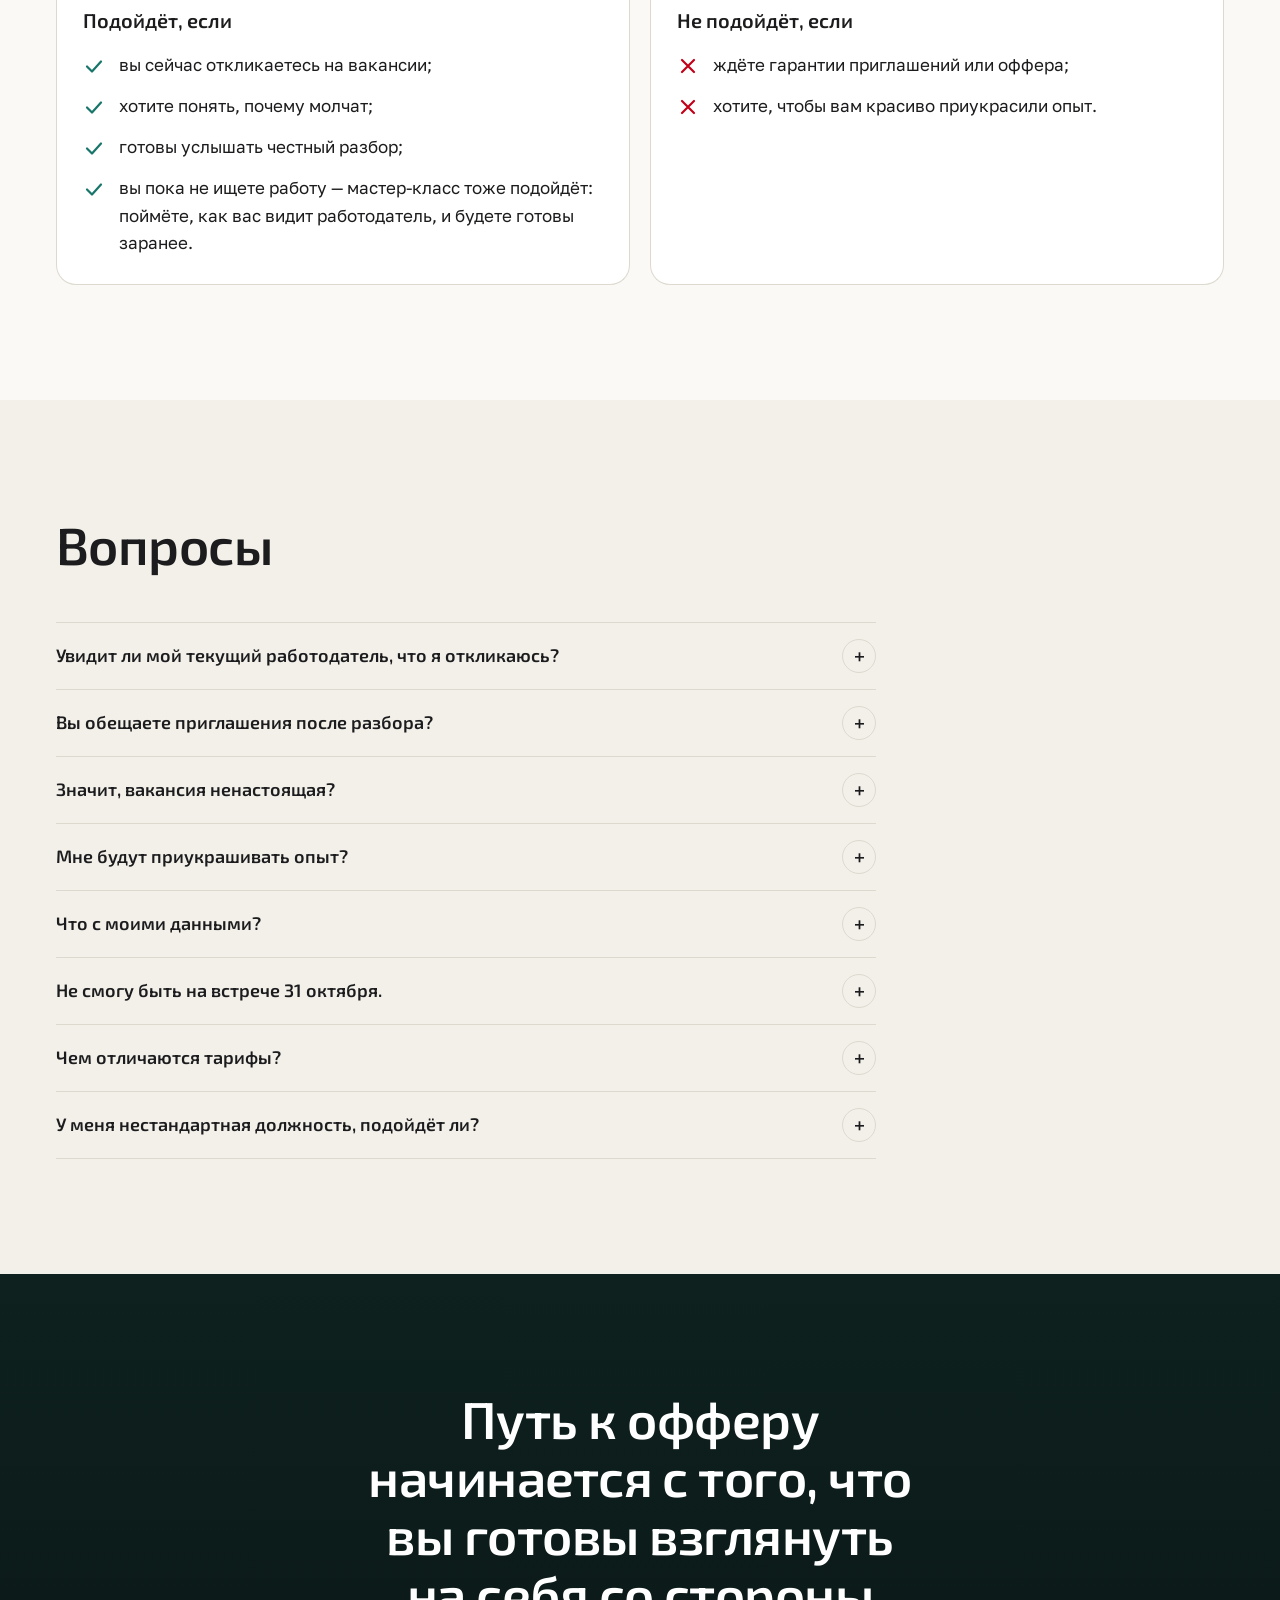
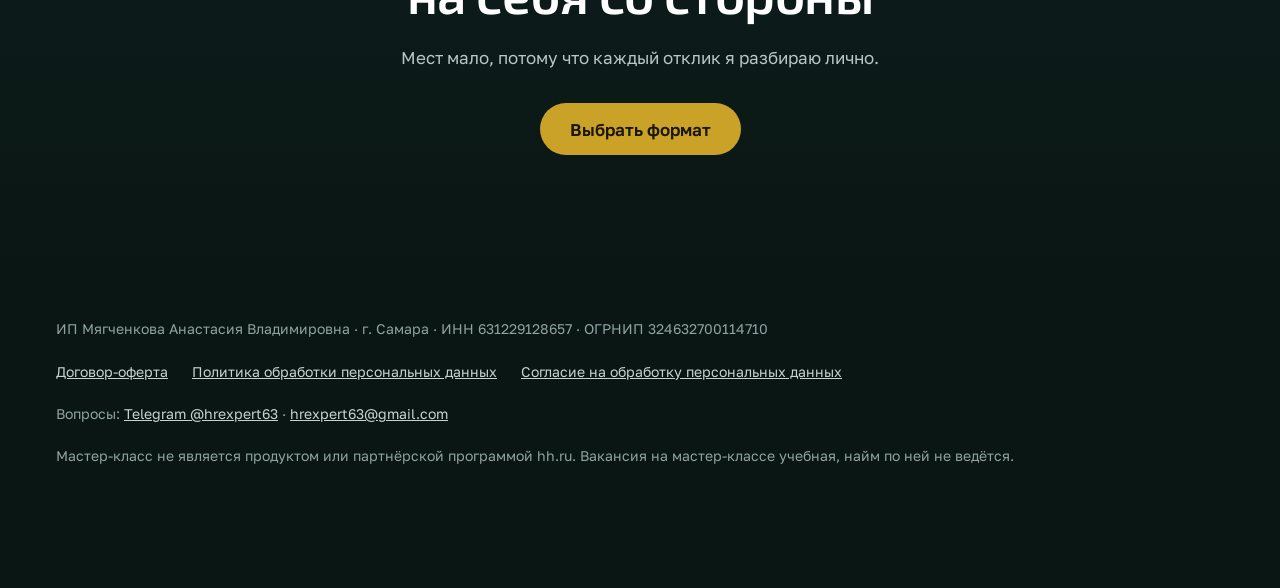
==== commit 07c48e1e: "Домен otklik.hrexpert63.ru: открывается на главной, обновлены canonical и превью Co-Authored-By: Cla" ====
--- a/ekran-ehr.html
+++ b/ekran-ehr.html
@@ -5,7 +5,7 @@
 <meta name="viewport" content="width=device-width, initial-scale=1">
 <title>Достучаться до hh — мастер-класс Анастасии Мягченковой</title>
 <meta name="description" content="Правила закрыты, как в лотерее: вы отправляете отклик и не знаете, что с ним происходит. На МК вы откликнетесь на вакансию под вашу должность, а я покажу, как этот отклик выглядит на экране работодателя, почему на него молчат и что поменять.">
-<link rel="canonical" href="https://karernyi-strateg.hrexpert63.ru/ekran-ehr.html">
+<link rel="canonical" href="https://otklik.hrexpert63.ru/">
 <meta name="robots" content="index, follow, max-image-preview:large">
 <meta name="color-scheme" content="light dark">
 <meta name="theme-color" content="#0B0607">
@@ -15,8 +15,8 @@
 <meta property="og:site_name" content="Академия карьеры">
 <meta property="og:title" content="Достучаться до hh">
 <meta property="og:description" content="Правила закрыты, как в лотерее: вы отправляете отклик и не знаете, что с ним происходит. На МК вы откликнетесь на вакансию под вашу должность, а я покажу, как этот отклик выглядит на экране работодателя, почему на него молчат и что поменять.">
-<meta property="og:url" content="https://karernyi-strateg.hrexpert63.ru/ekran-ehr.html">
-<meta property="og:image" content="https://karernyi-strateg.hrexpert63.ru/img/og-ekran-ehr.jpg">
+<meta property="og:url" content="https://otklik.hrexpert63.ru/">
+<meta property="og:image" content="https://otklik.hrexpert63.ru/img/og-ekran-ehr.jpg">
 <meta property="og:image:width" content="1200">
 <meta property="og:image:height" content="630">
 <meta name="twitter:card" content="summary_large_image">
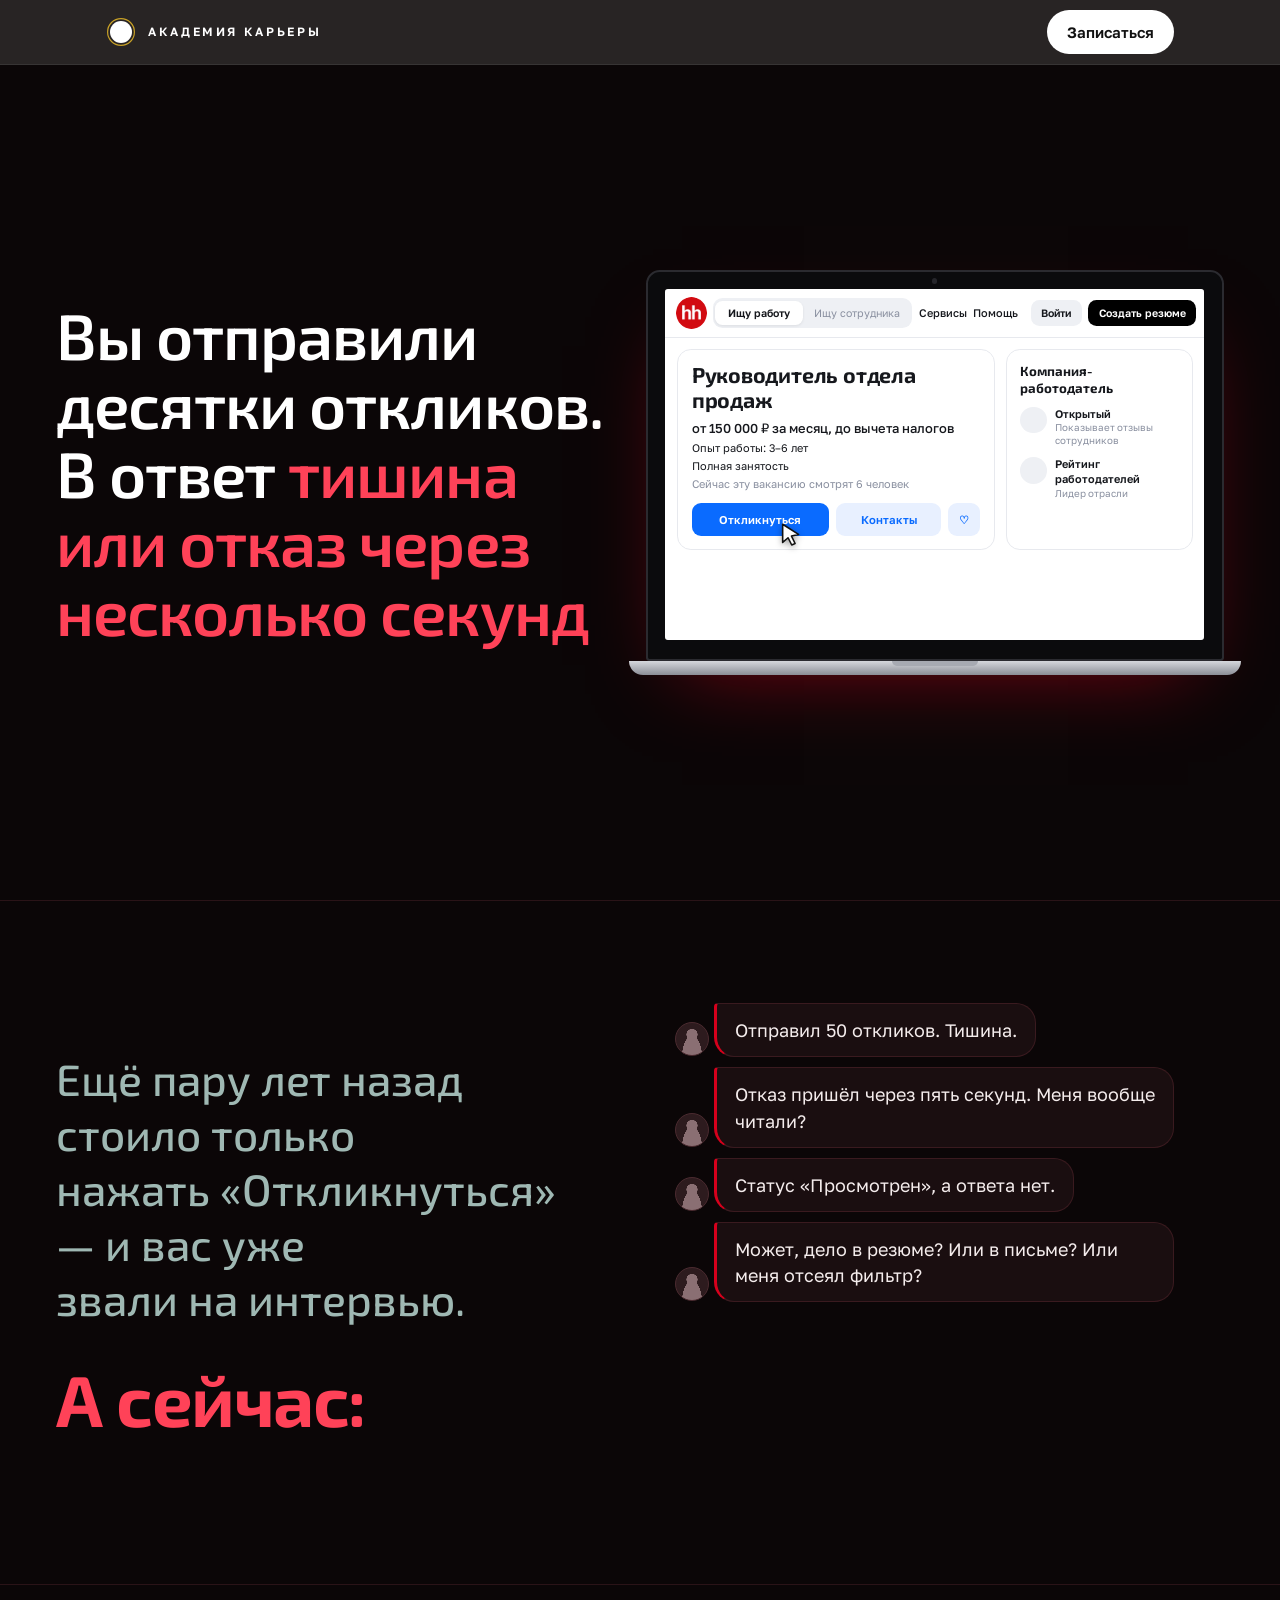
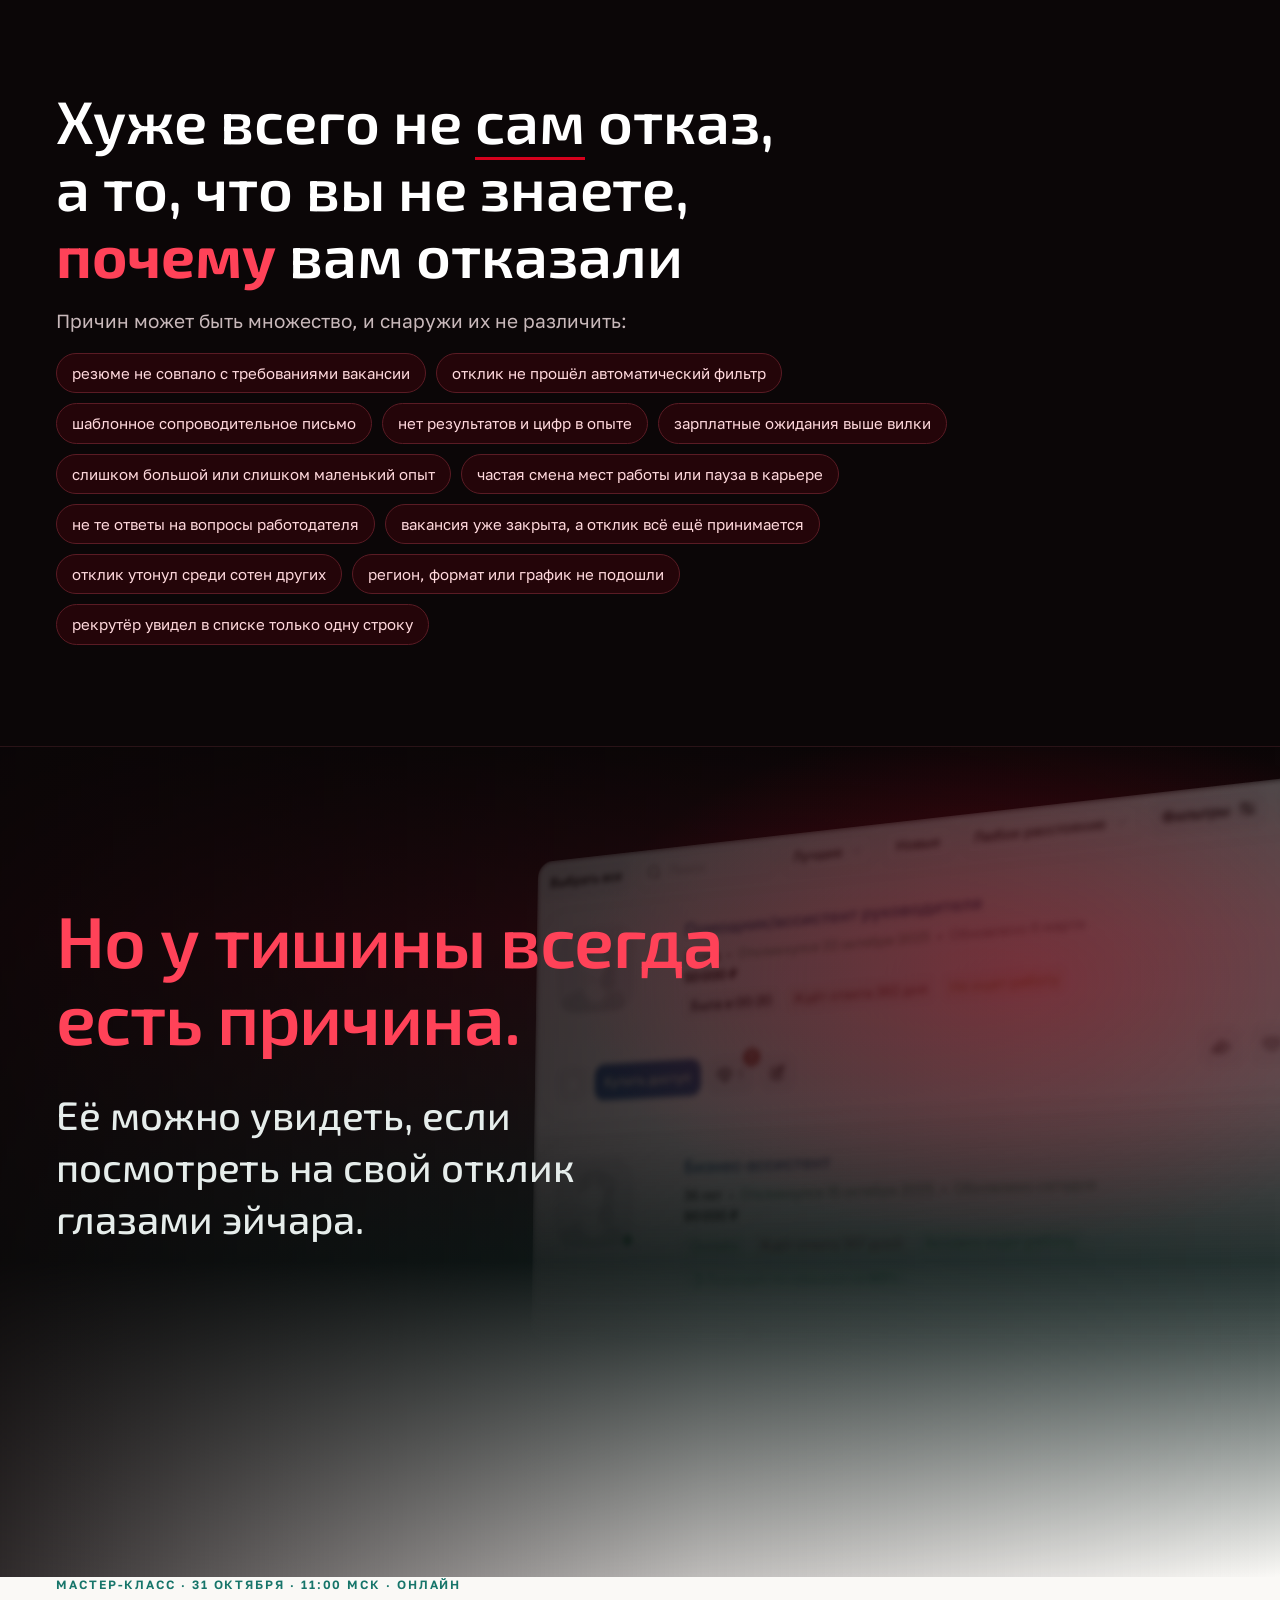
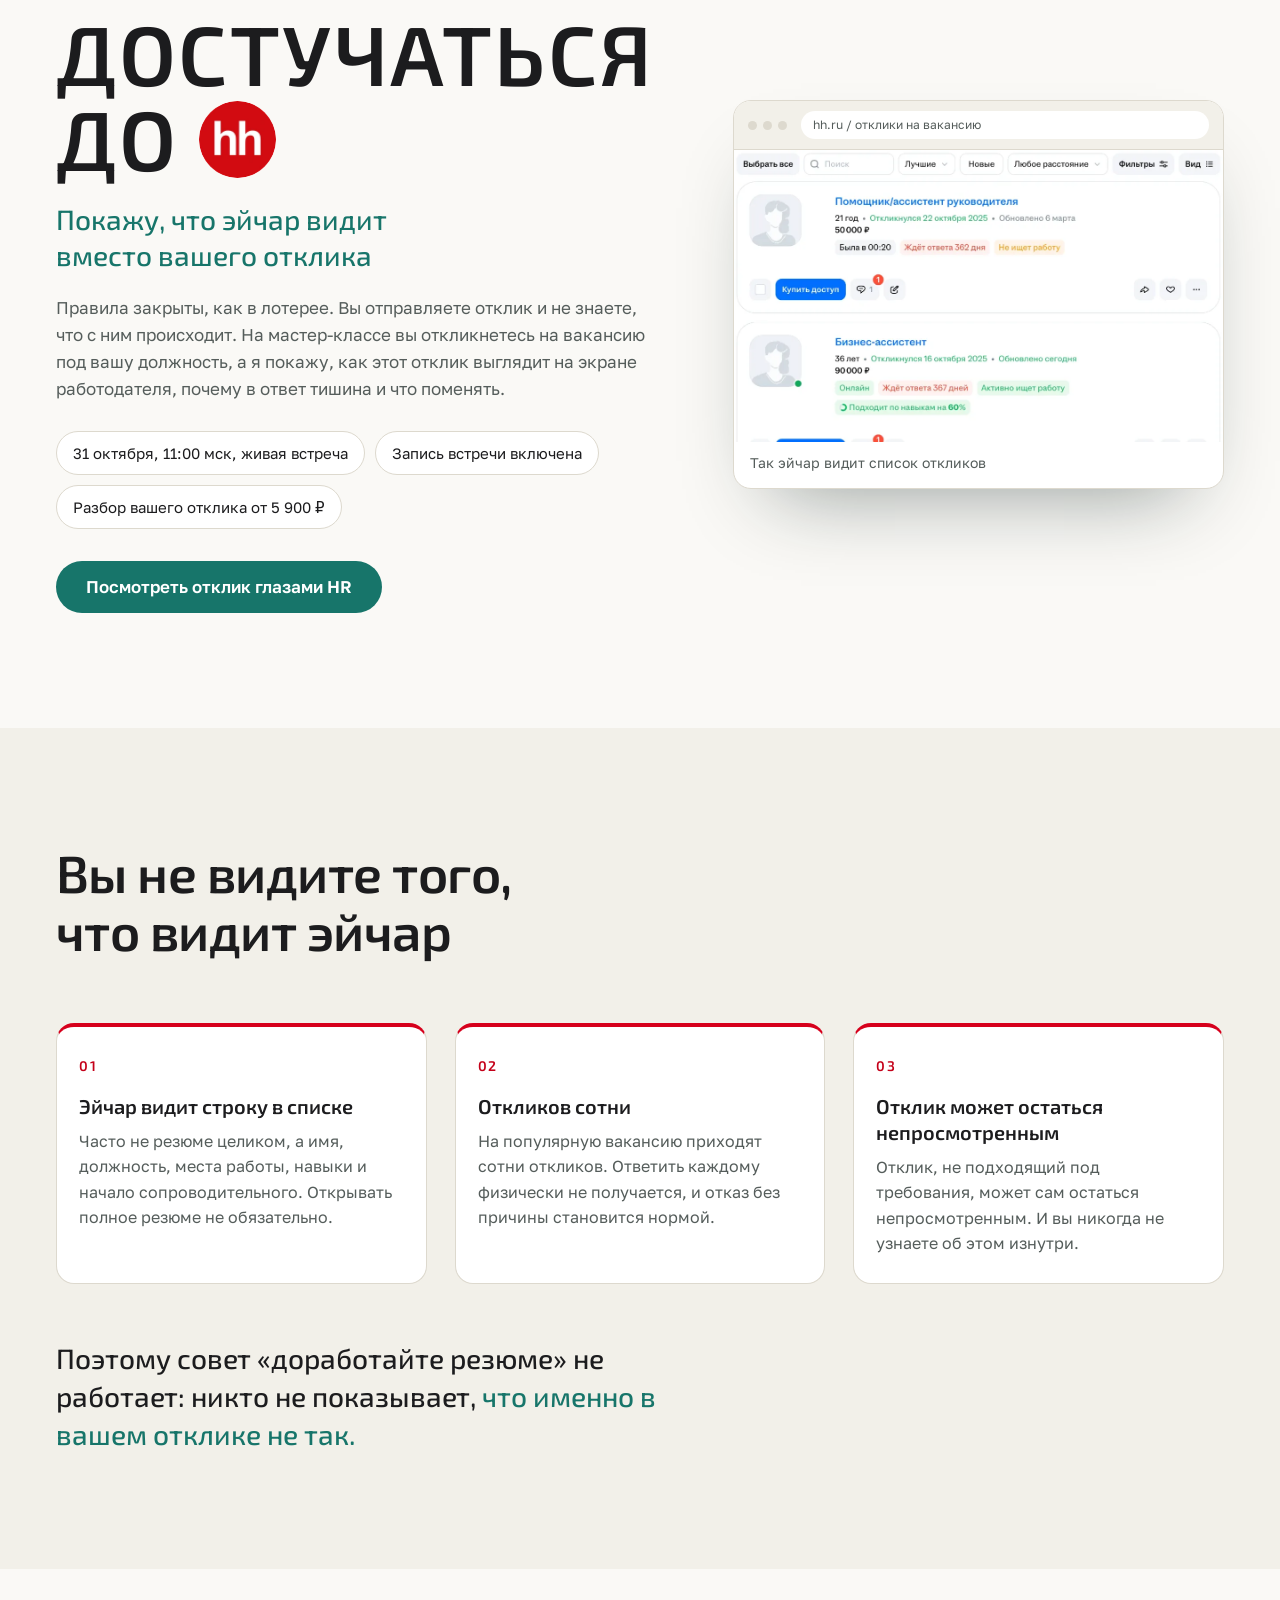
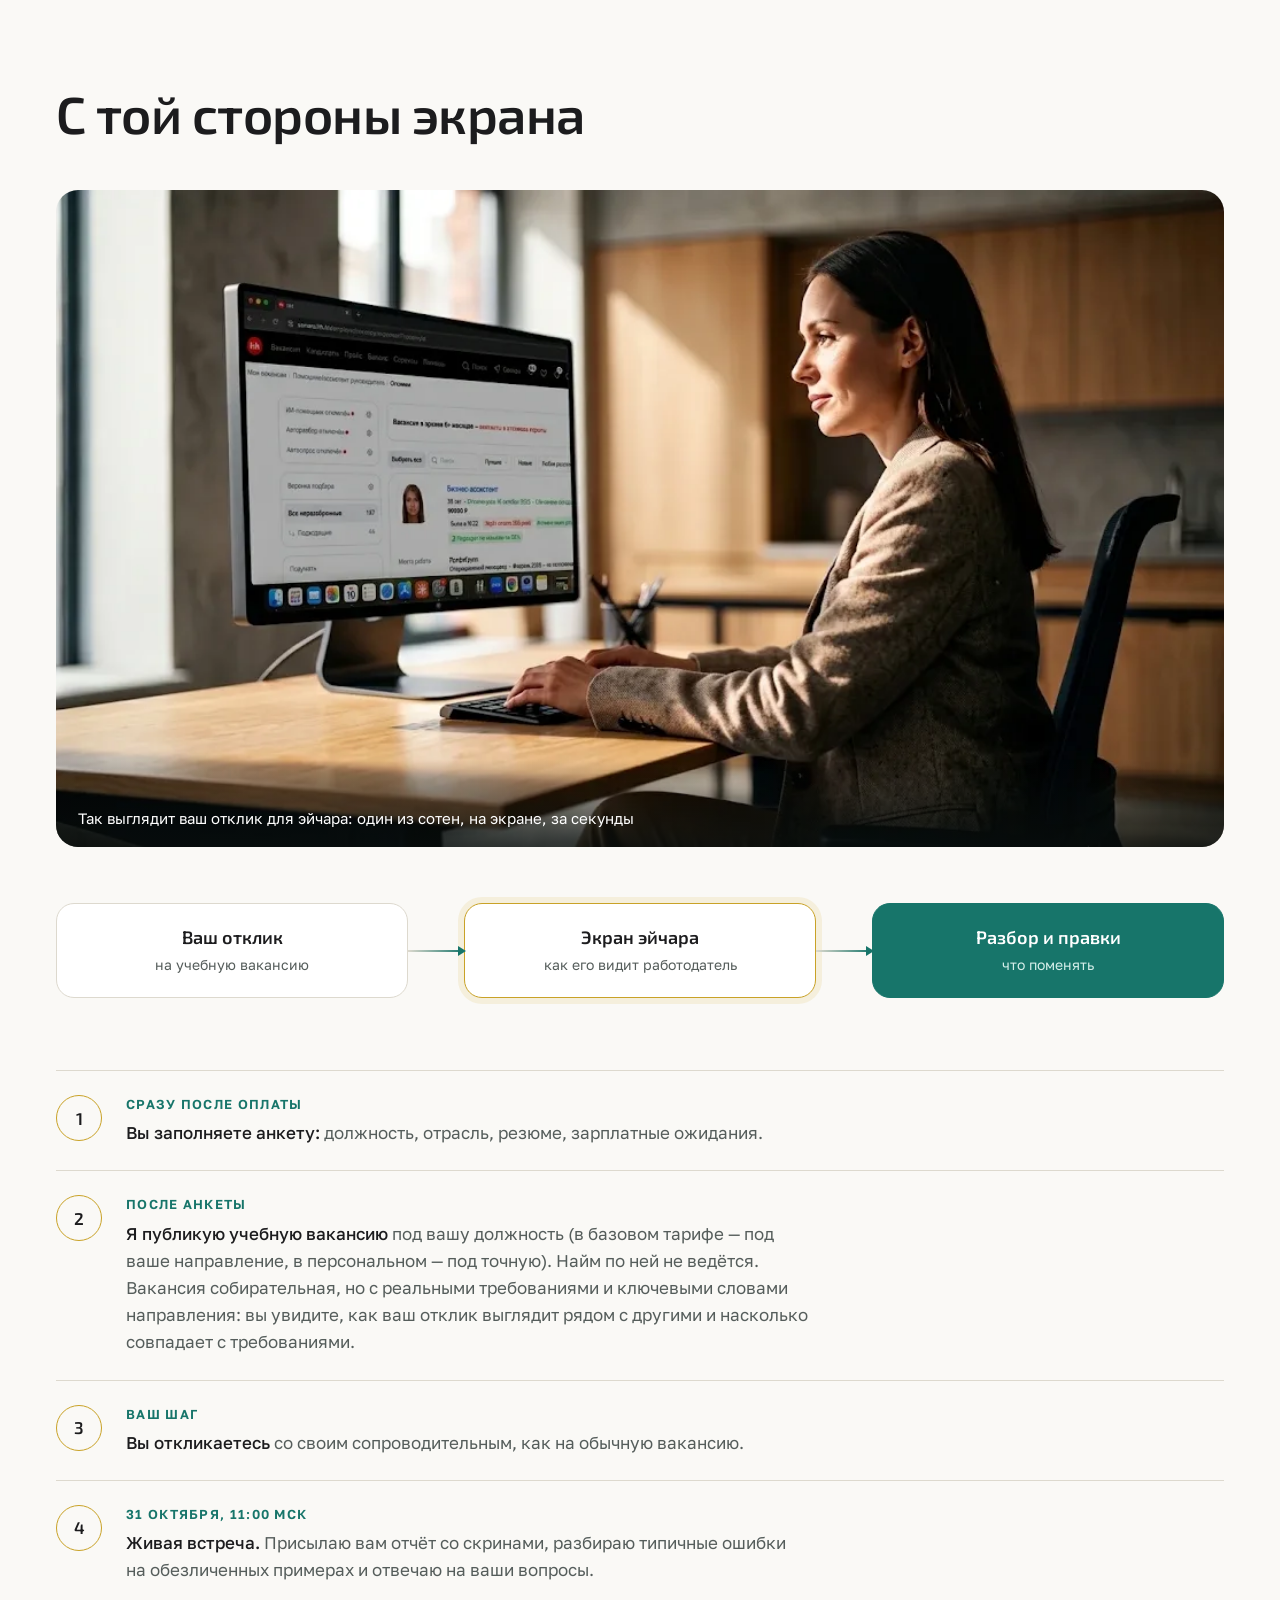
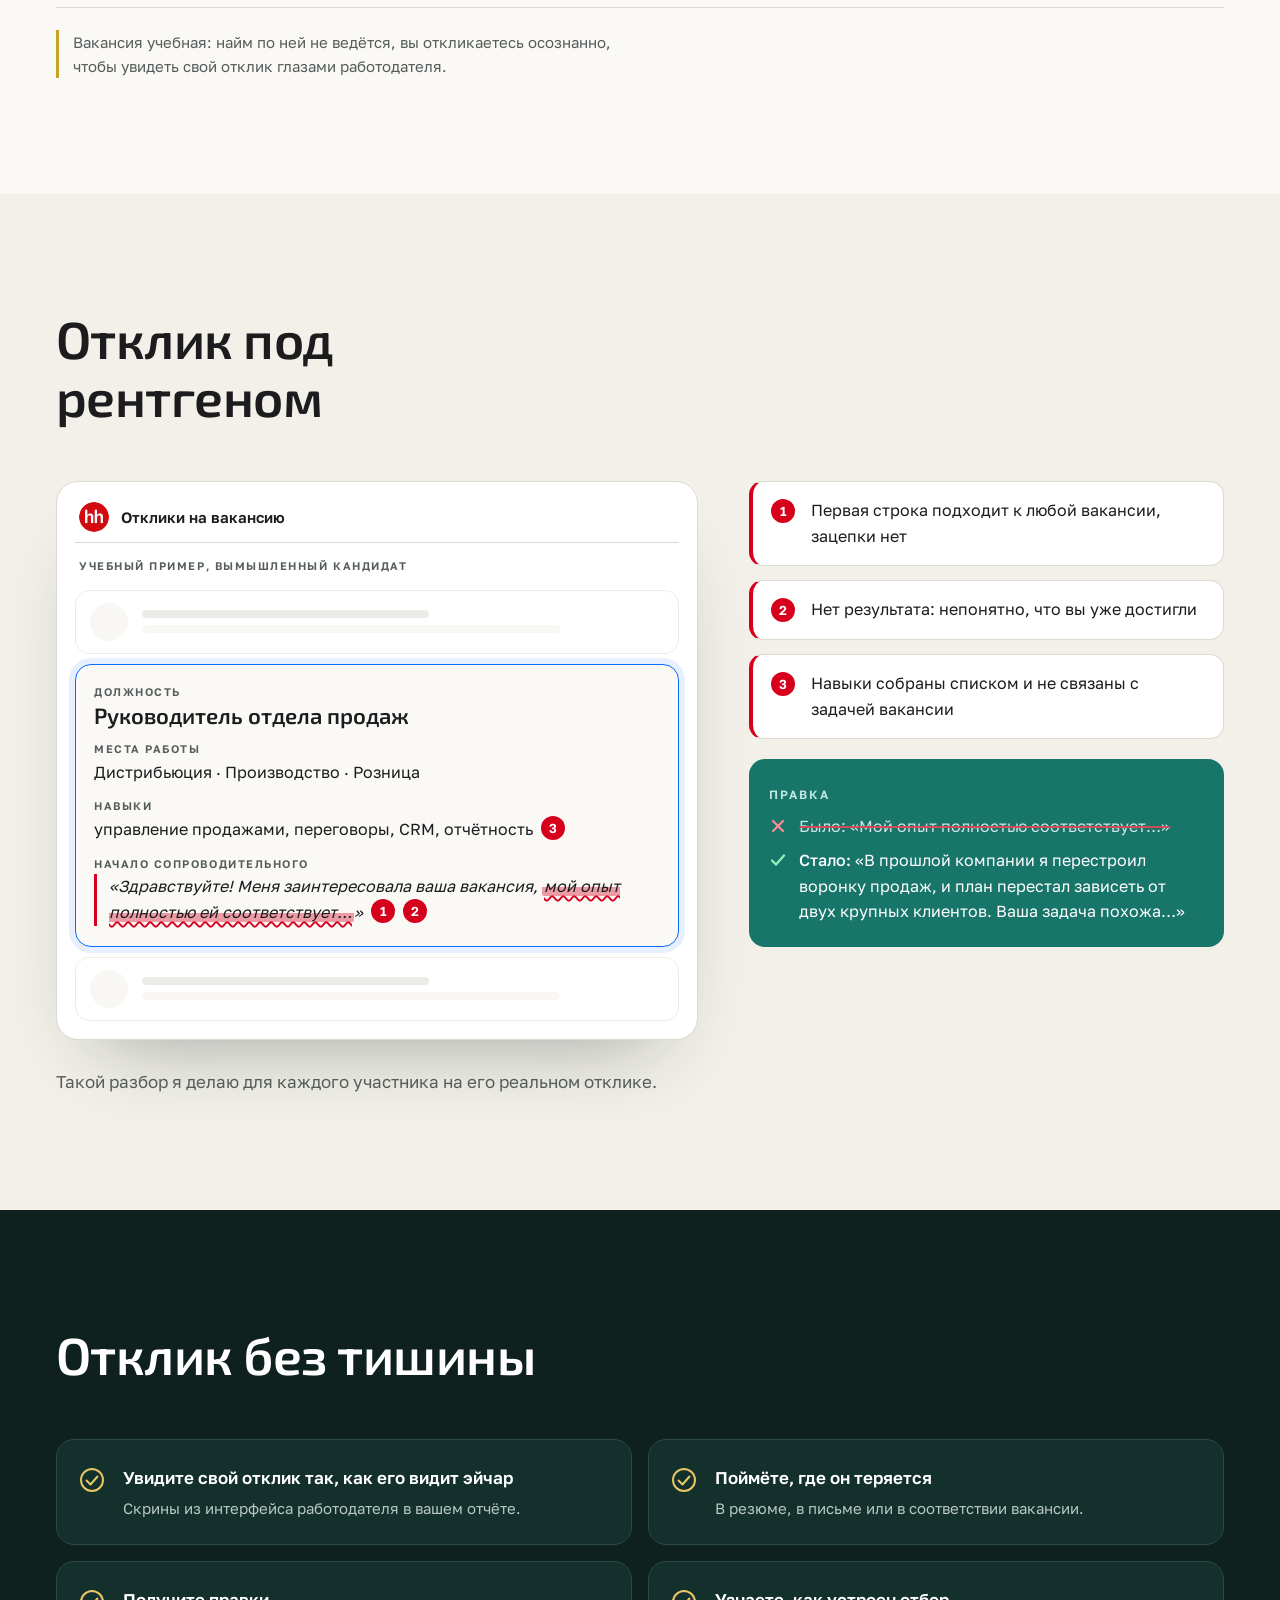
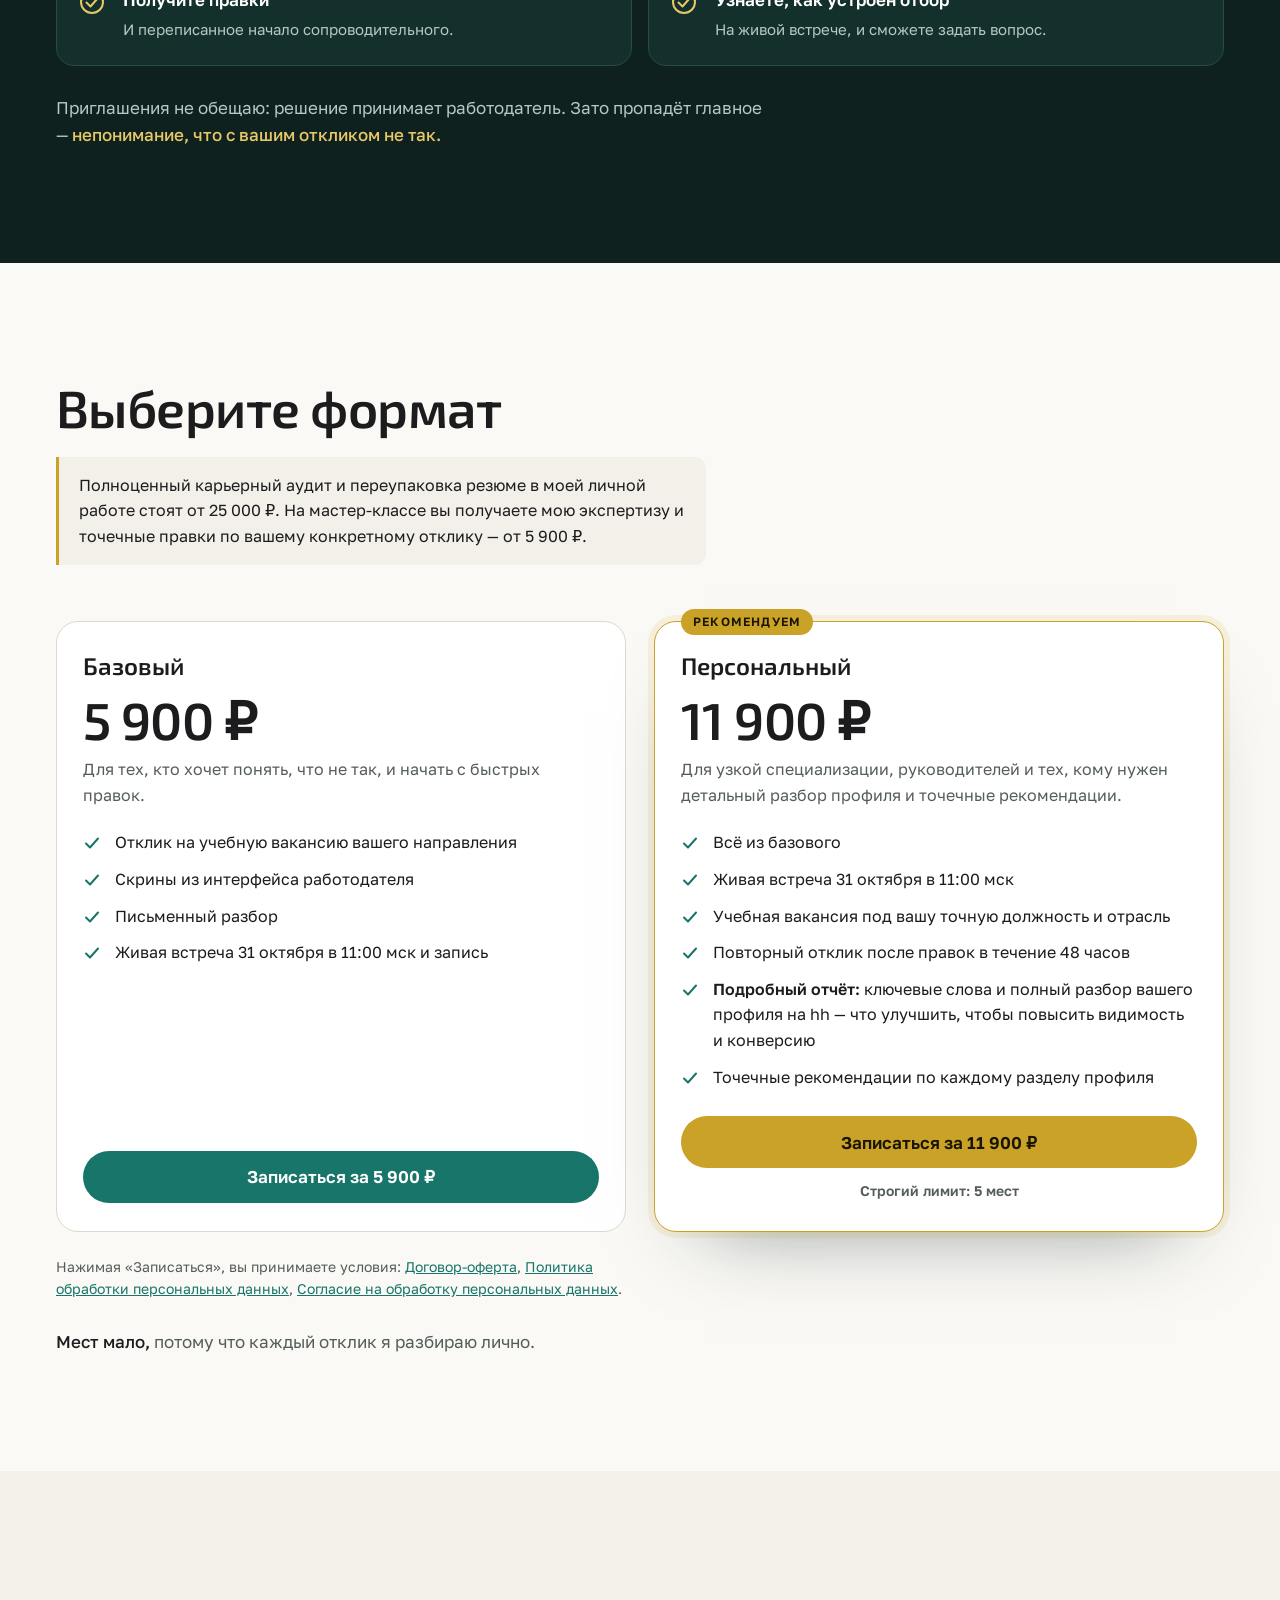
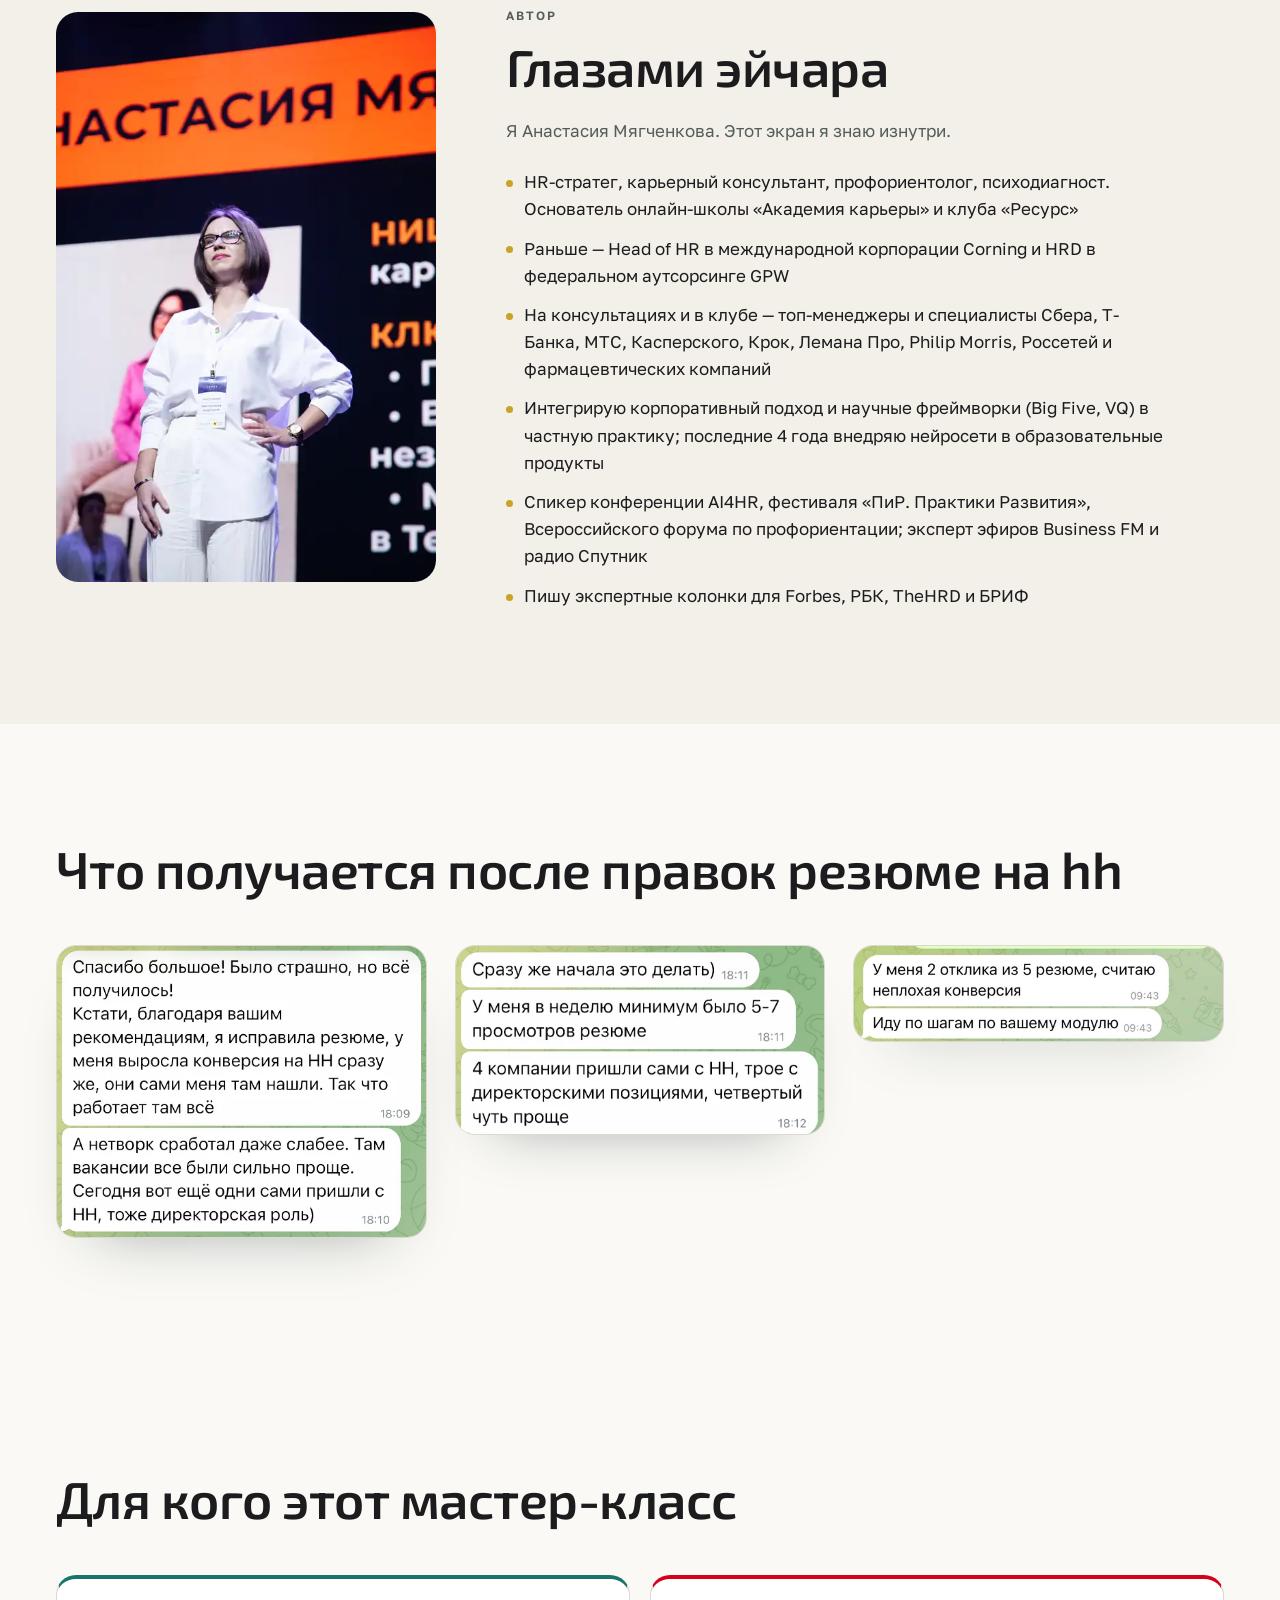
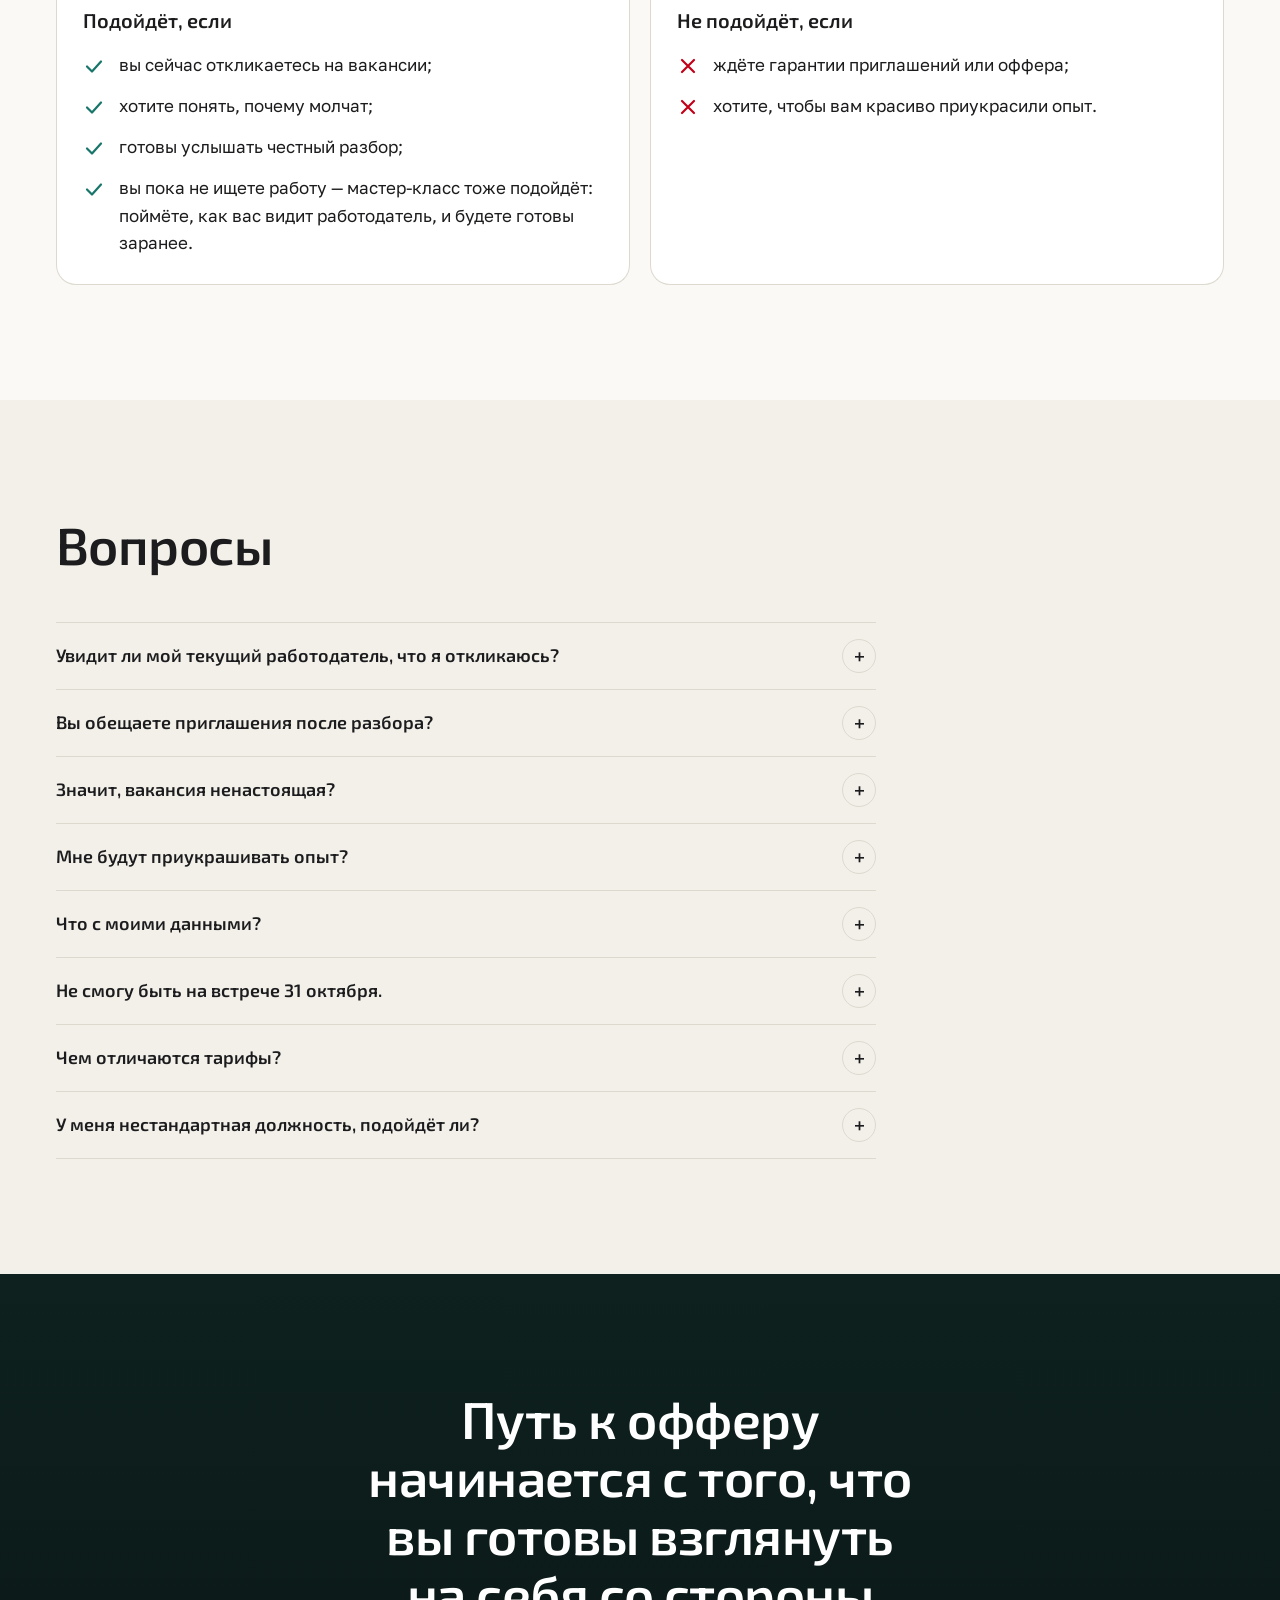
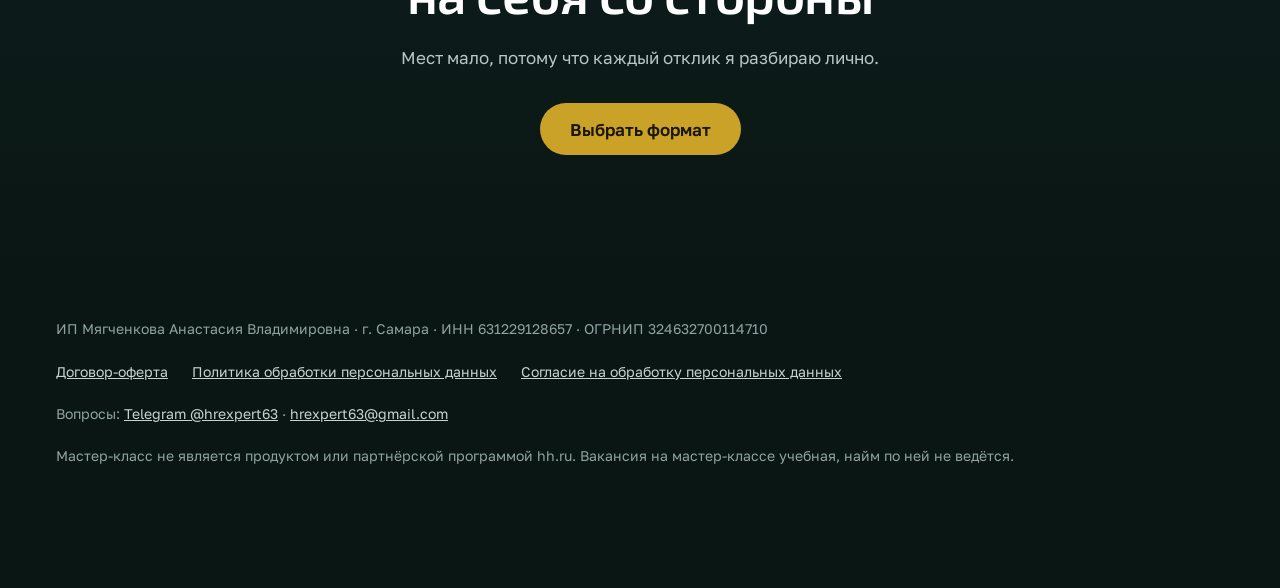
==== commit a5b45576: "Формулировка: почему в ответ тишина Co-Authored-By: Claude Sonnet 5.5 <noreply@anthropic.com> Claude" ====
--- a/ekran-ehr.html
+++ b/ekran-ehr.html
@@ -4,7 +4,7 @@
 <meta charset="utf-8">
 <meta name="viewport" content="width=device-width, initial-scale=1">
 <title>Достучаться до hh — мастер-класс Анастасии Мягченковой</title>
-<meta name="description" content="Правила закрыты, как в лотерее: вы отправляете отклик и не знаете, что с ним происходит. На МК вы откликнетесь на вакансию под вашу должность, а я покажу, как этот отклик выглядит на экране работодателя, почему на него молчат и что поменять.">
+<meta name="description" content="Правила закрыты, как в лотерее: вы отправляете отклик и не знаете, что с ним происходит. На МК вы откликнетесь на вакансию под вашу должность, а я покажу, как этот отклик выглядит на экране работодателя, почему в ответ тишина и что поменять.">
 <link rel="canonical" href="https://otklik.hrexpert63.ru/">
 <meta name="robots" content="index, follow, max-image-preview:large">
 <meta name="color-scheme" content="light dark">
@@ -14,7 +14,7 @@
 <meta property="og:locale" content="ru_RU">
 <meta property="og:site_name" content="Академия карьеры">
 <meta property="og:title" content="Достучаться до hh">
-<meta property="og:description" content="Правила закрыты, как в лотерее: вы отправляете отклик и не знаете, что с ним происходит. На МК вы откликнетесь на вакансию под вашу должность, а я покажу, как этот отклик выглядит на экране работодателя, почему на него молчат и что поменять.">
+<meta property="og:description" content="Правила закрыты, как в лотерее: вы отправляете отклик и не знаете, что с ним происходит. На МК вы откликнетесь на вакансию под вашу должность, а я покажу, как этот отклик выглядит на экране работодателя, почему в ответ тишина и что поменять.">
 <meta property="og:url" content="https://otklik.hrexpert63.ru/">
 <meta property="og:image" content="https://otklik.hrexpert63.ru/img/og-ekran-ehr.jpg">
 <meta property="og:image:width" content="1200">
@@ -488,7 +488,7 @@
       <p class="eyebrow">Мастер-класс · 31 октября · 11:00 мск · онлайн</p>
       <h2 class="title" id="h-offer">Достучаться <span class="nw">до&nbsp;<img class="ttl-hh" src="img/hh-logo.webp" width="80" height="80" alt="hh"></span></h2>
       <p class="sub">Покажу, что эйчар видит вместо вашего отклика</p>
-      <p class="txt">Правила закрыты, как в лотерее. Вы отправляете отклик и не знаете, что с ним происходит. На мастер-классе вы откликнетесь на вакансию под вашу должность, а я покажу, как этот отклик выглядит на экране работодателя, почему на него молчат и что поменять.</p>
+      <p class="txt">Правила закрыты, как в лотерее. Вы отправляете отклик и не знаете, что с ним происходит. На мастер-классе вы откликнетесь на вакансию под вашу должность, а я покажу, как этот отклик выглядит на экране работодателя, почему в ответ тишина и что поменять.</p>
       <ul class="facts">
         <li>31 октября, 11:00 мск, живая встреча</li>
         <li>Запись встречи включена</li>
@@ -626,7 +626,7 @@
         <p class="seats" data-seats="pro"></p>
       </article>
     </div>
-    <p class="tar__docs">Нажимая «Записаться», вы принимаете условия: <a href="https://karernyi-strateg.hrexpert63.ru/oferta.html" target="_blank" rel="noopener">Договор-оферта</a>, <a href="https://karernyi-strateg.hrexpert63.ru/privacy.html" target="_blank" rel="noopener">Политика обработки персональных данных</a>, <a href="https://karernyi-strateg.hrexpert63.ru/soglasie.html" target="_blank" rel="noopener">Согласие на обработку персональных данных</a>.</p>
+    <p class="tar__docs">Нажимая «Записаться», вы принимаете условия: <a href="https://otklik.hrexpert63.ru/mk-oferta.html" target="_blank" rel="noopener">Договор-оферта</a>, <a href="https://otklik.hrexpert63.ru/mk-privacy.html" target="_blank" rel="noopener">Политика обработки персональных данных</a>, <a href="https://otklik.hrexpert63.ru/mk-soglasie.html" target="_blank" rel="noopener">Согласие на обработку персональных данных</a>.</p>
     <p class="tar__note"><b>Мест мало,</b> потому что каждый отклик я разбираю лично.</p>
   </div>
 </section>
@@ -721,9 +721,9 @@
   <div class="foot__in">
     <div>ИП Мягченкова Анастасия Владимировна · г. Самара · ИНН 631229128657 · ОГРНИП 324632700114710</div>
     <nav aria-label="Документы">
-      <a href="https://karernyi-strateg.hrexpert63.ru/oferta.html" target="_blank" rel="noopener">Договор-оферта</a>
-      <a href="https://karernyi-strateg.hrexpert63.ru/privacy.html" target="_blank" rel="noopener">Политика обработки персональных данных</a>
-      <a href="https://karernyi-strateg.hrexpert63.ru/soglasie.html" target="_blank" rel="noopener">Согласие на обработку персональных данных</a>
+      <a href="https://otklik.hrexpert63.ru/mk-oferta.html" target="_blank" rel="noopener">Договор-оферта</a>
+      <a href="https://otklik.hrexpert63.ru/mk-privacy.html" target="_blank" rel="noopener">Политика обработки персональных данных</a>
+      <a href="https://otklik.hrexpert63.ru/mk-soglasie.html" target="_blank" rel="noopener">Согласие на обработку персональных данных</a>
     </nav>
     <div>Вопросы: <a href="https://t.me/hrexpert63" rel="noopener">Telegram @hrexpert63</a> · <a href="mailto:hrexpert63@gmail.com">hrexpert63@gmail.com</a></div>
     <div>Мастер-класс не является продуктом или партнёрской программой hh.ru. Вакансия на мастер-классе учебная, найм по ней не ведётся.</div>
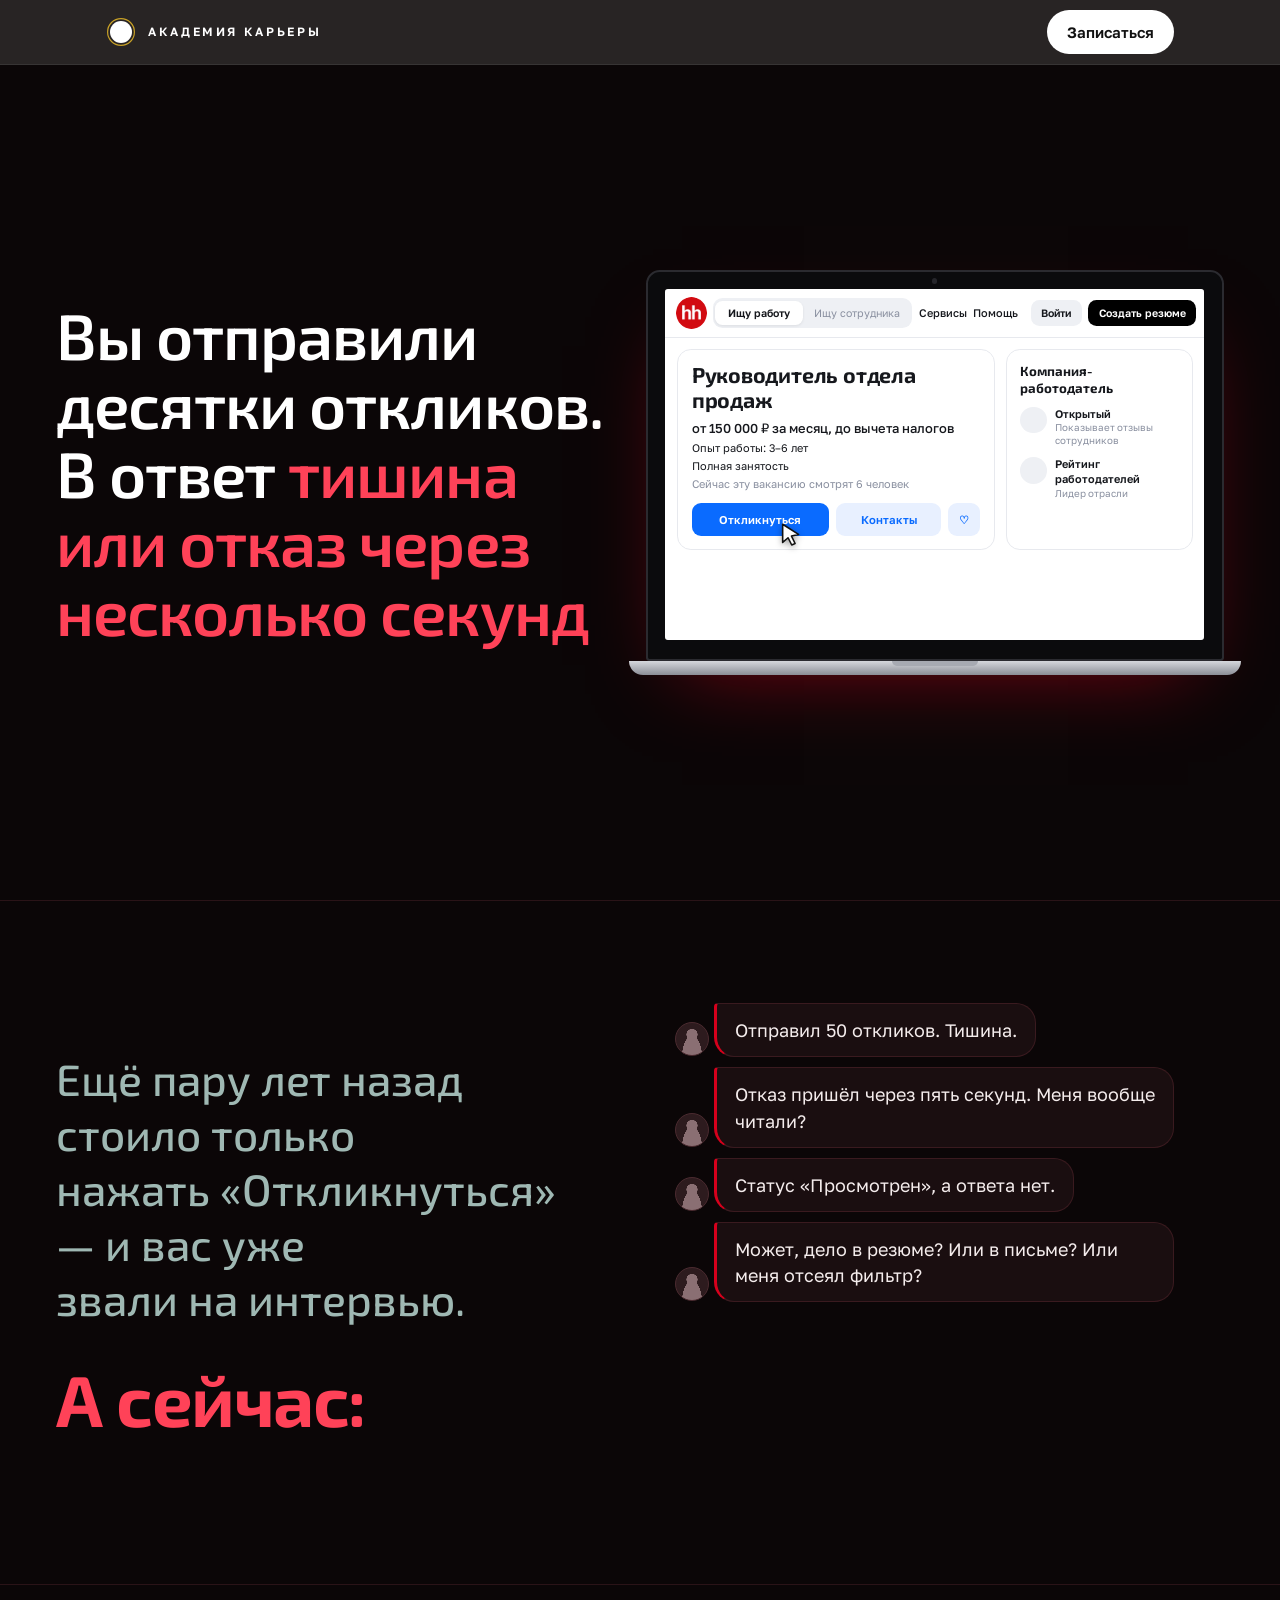
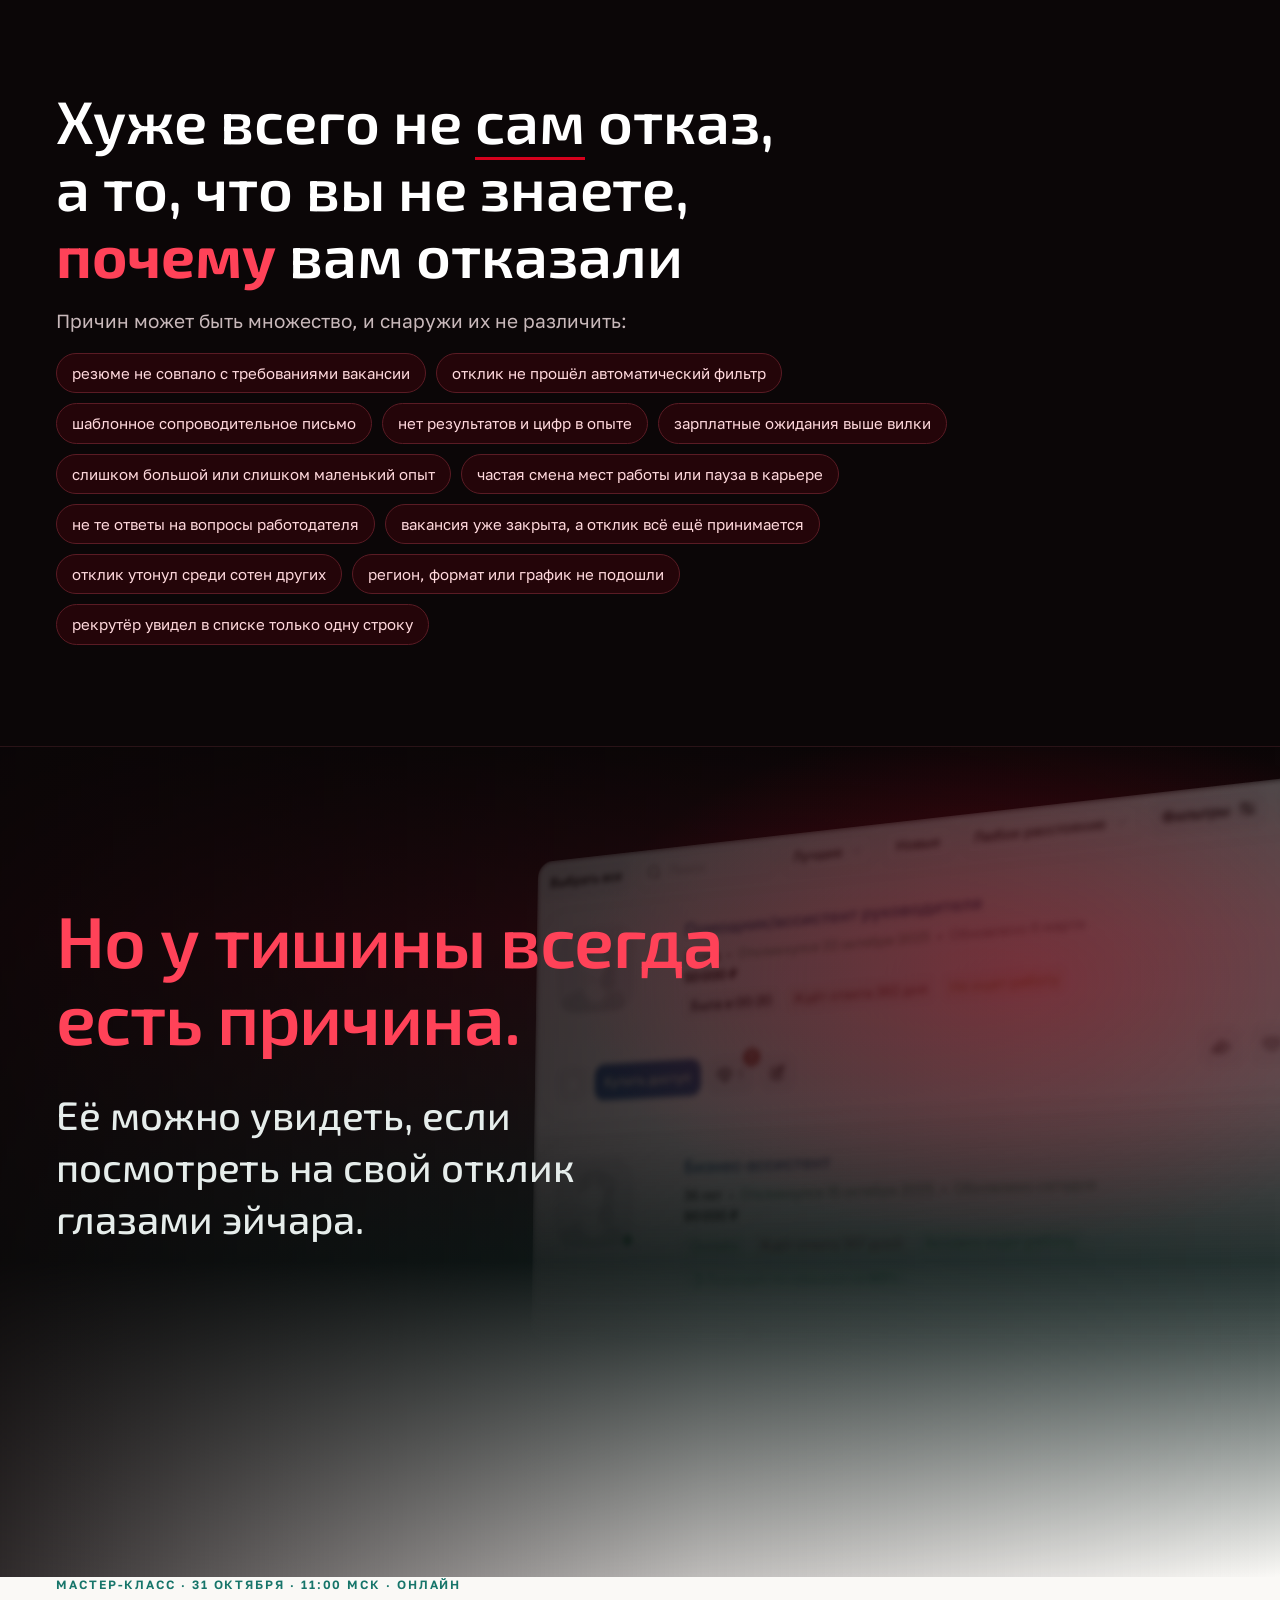
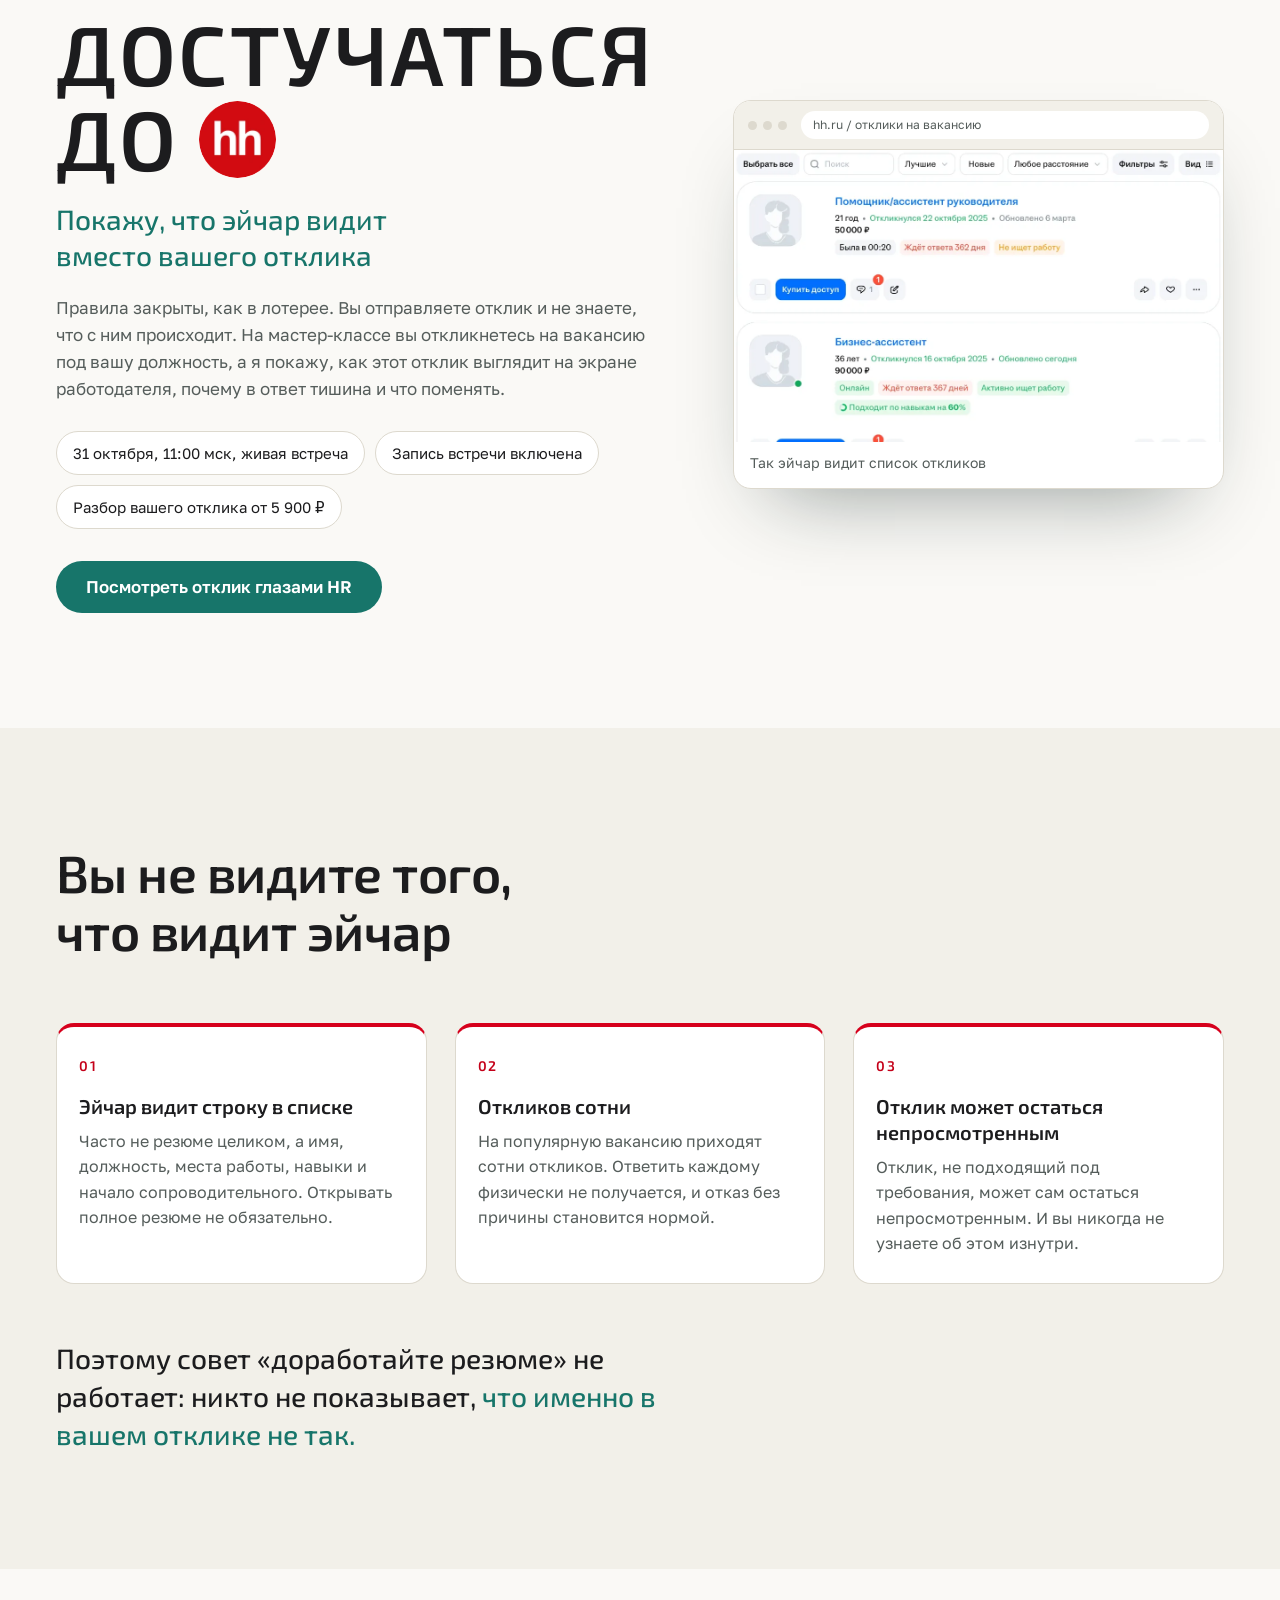
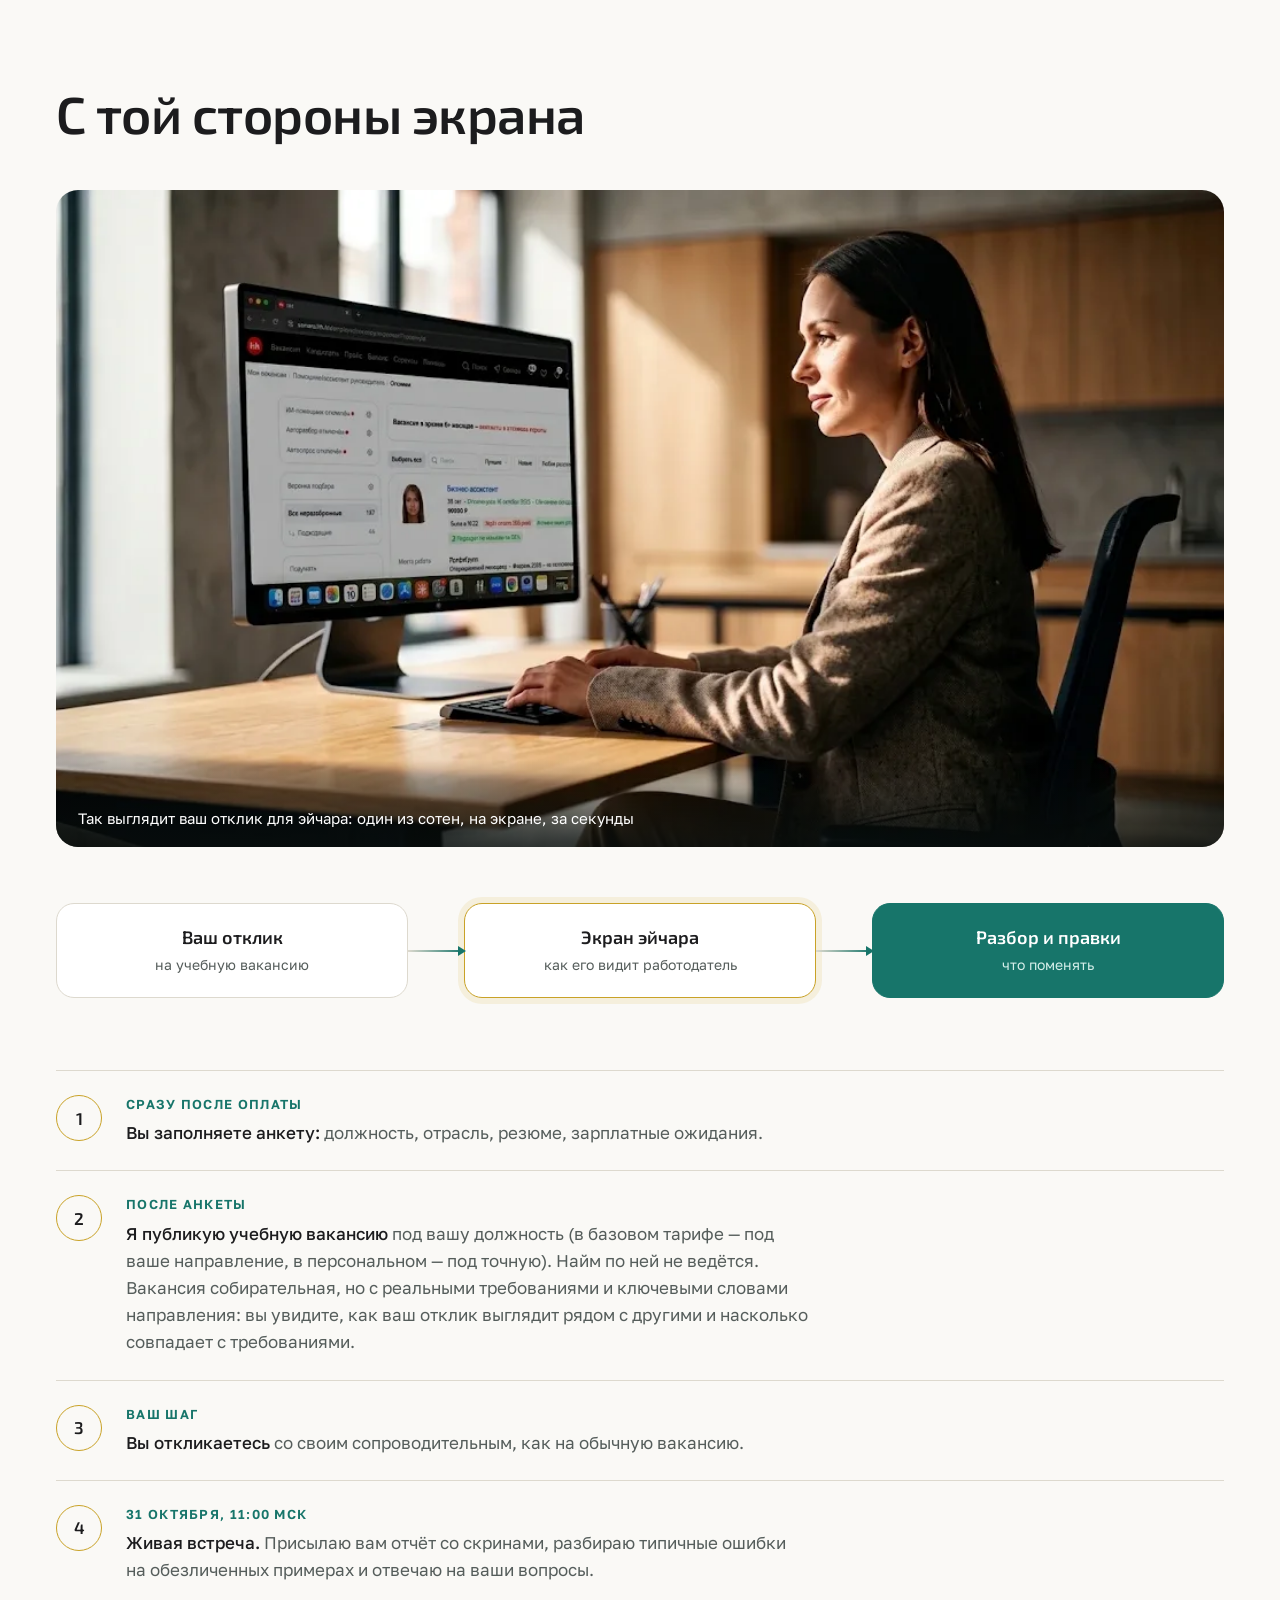
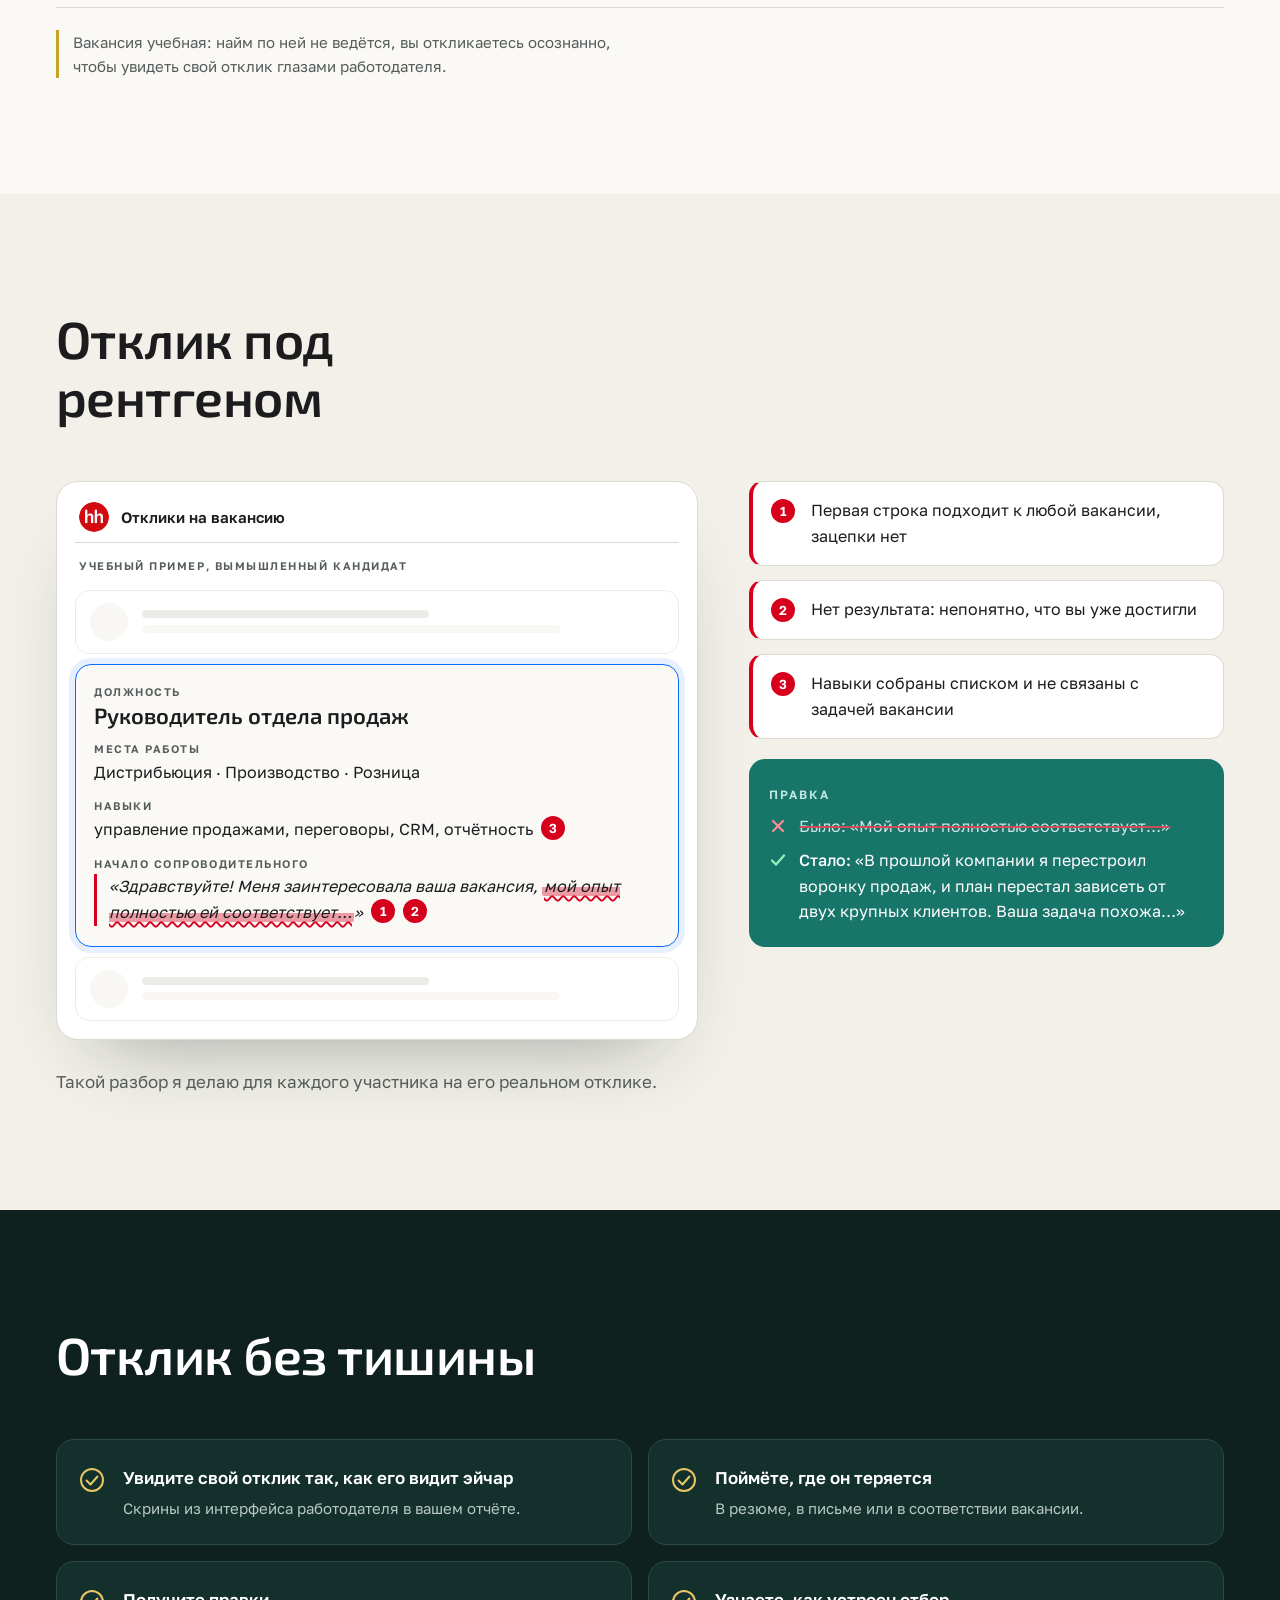
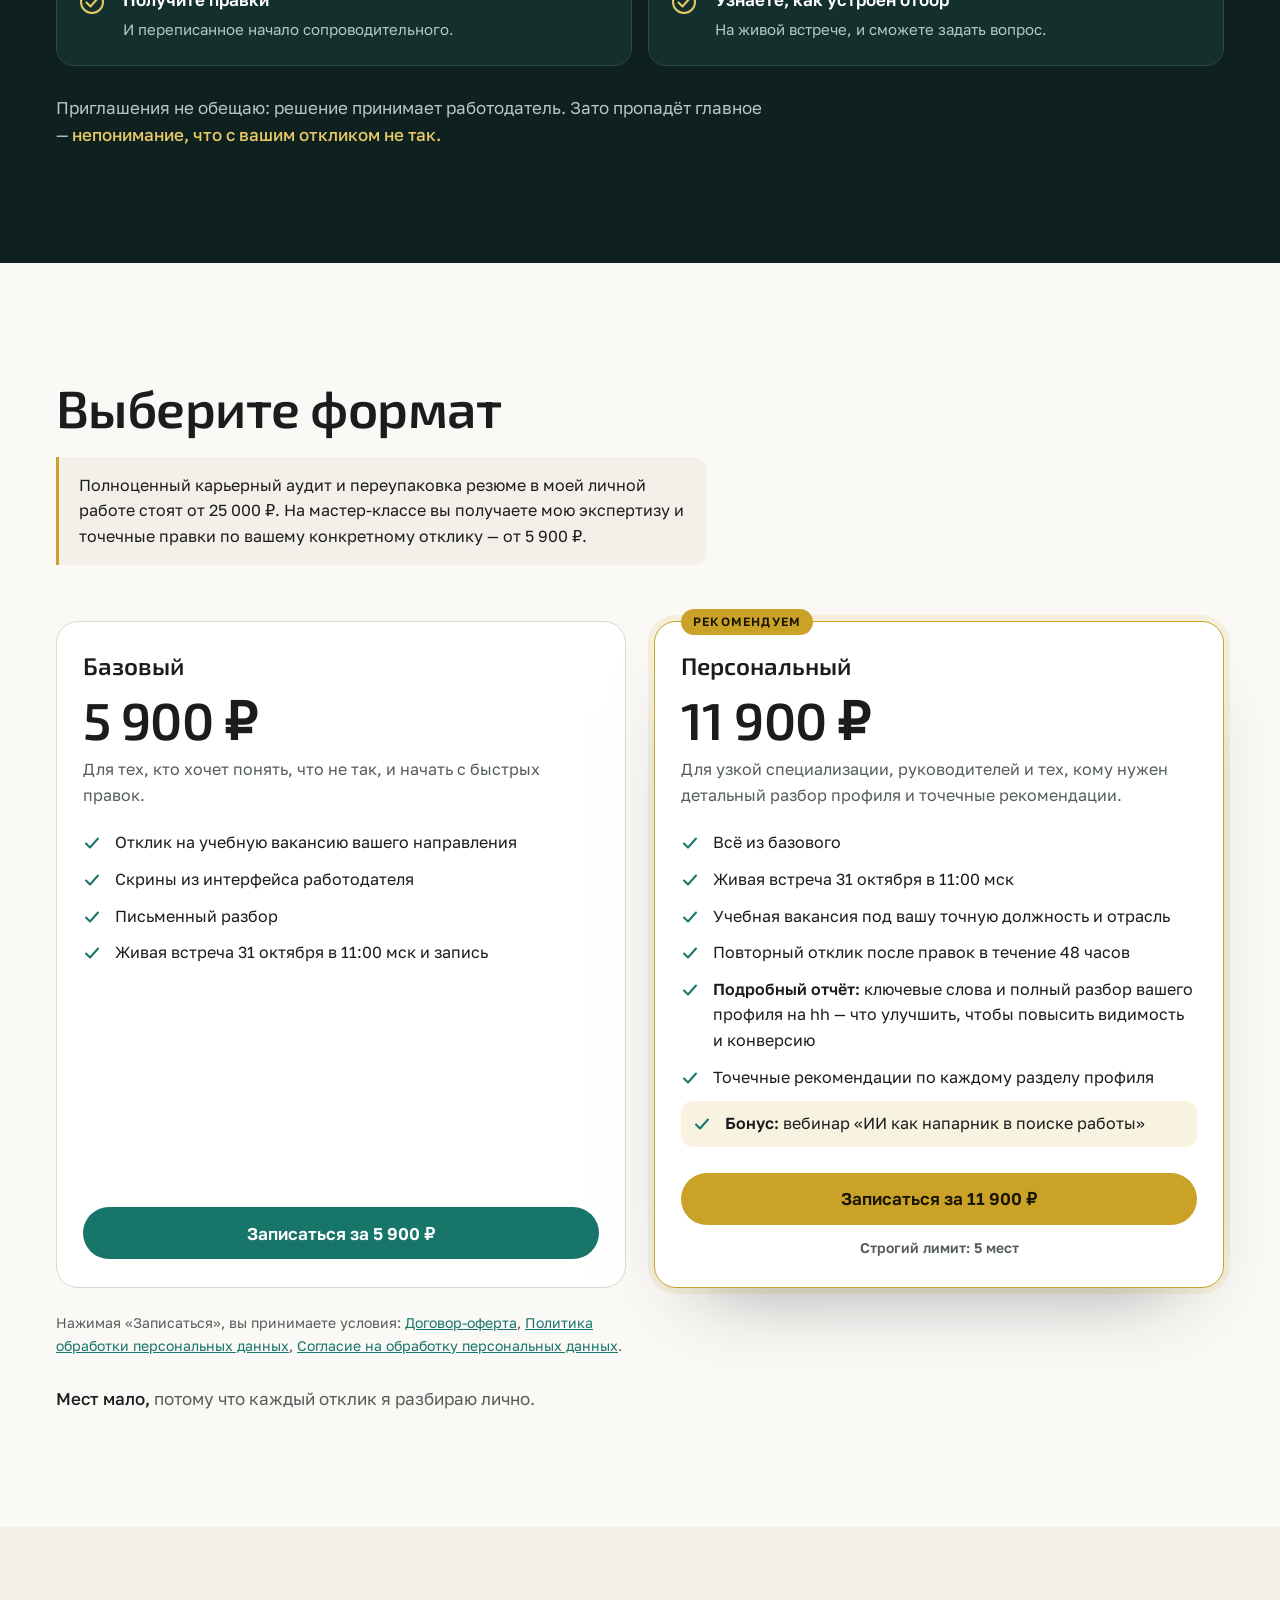
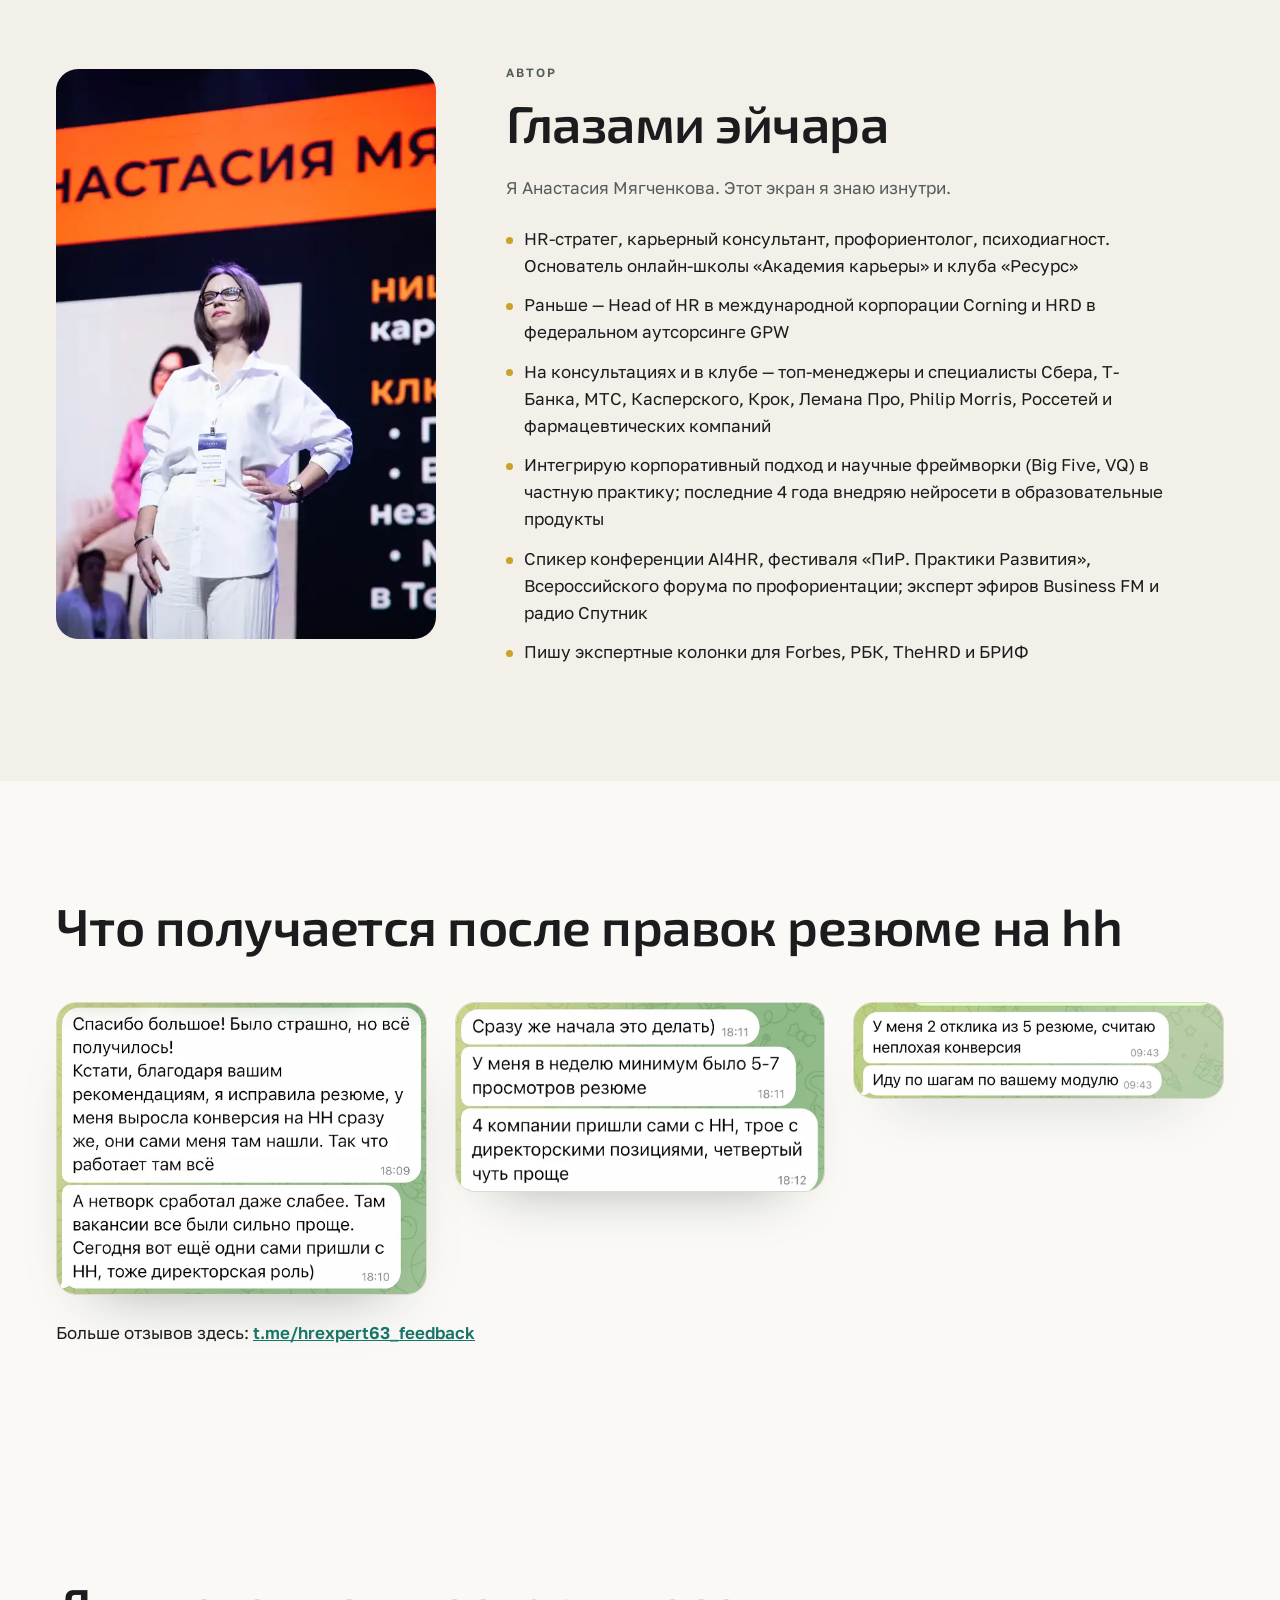
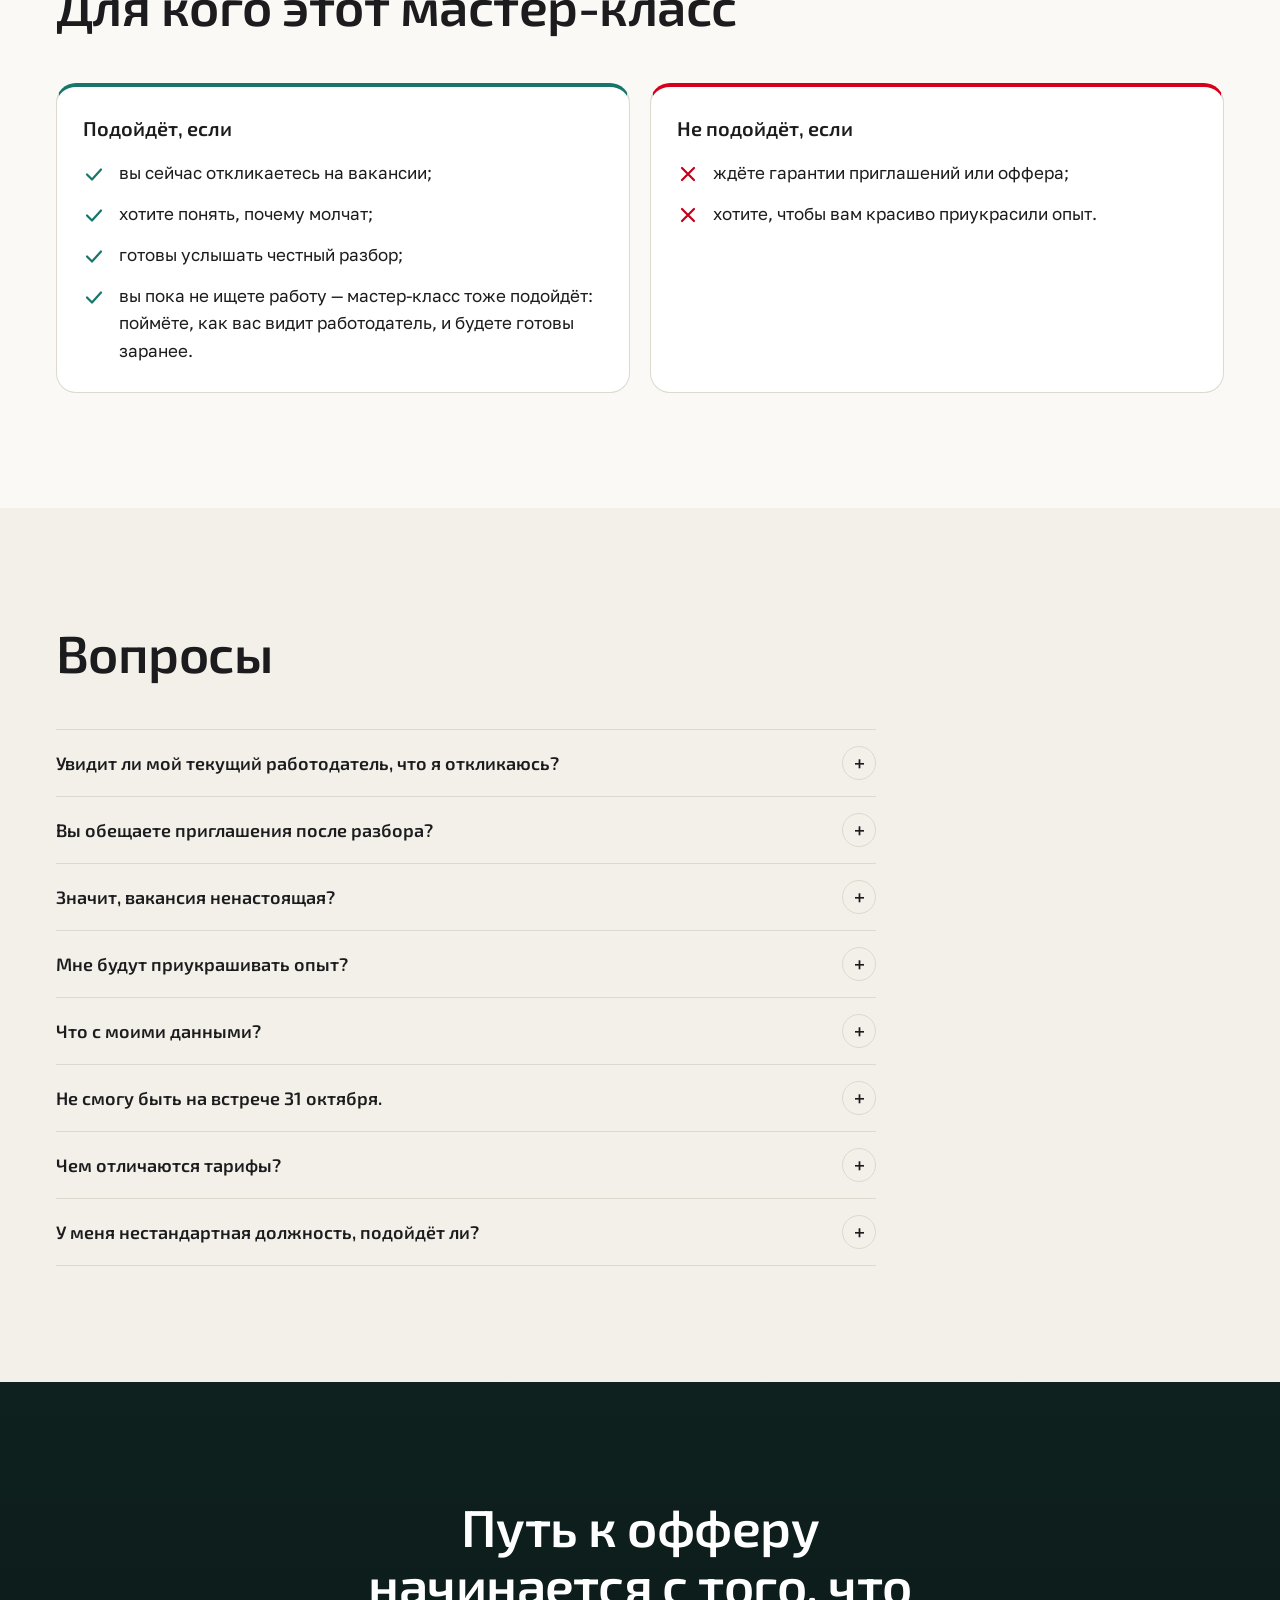
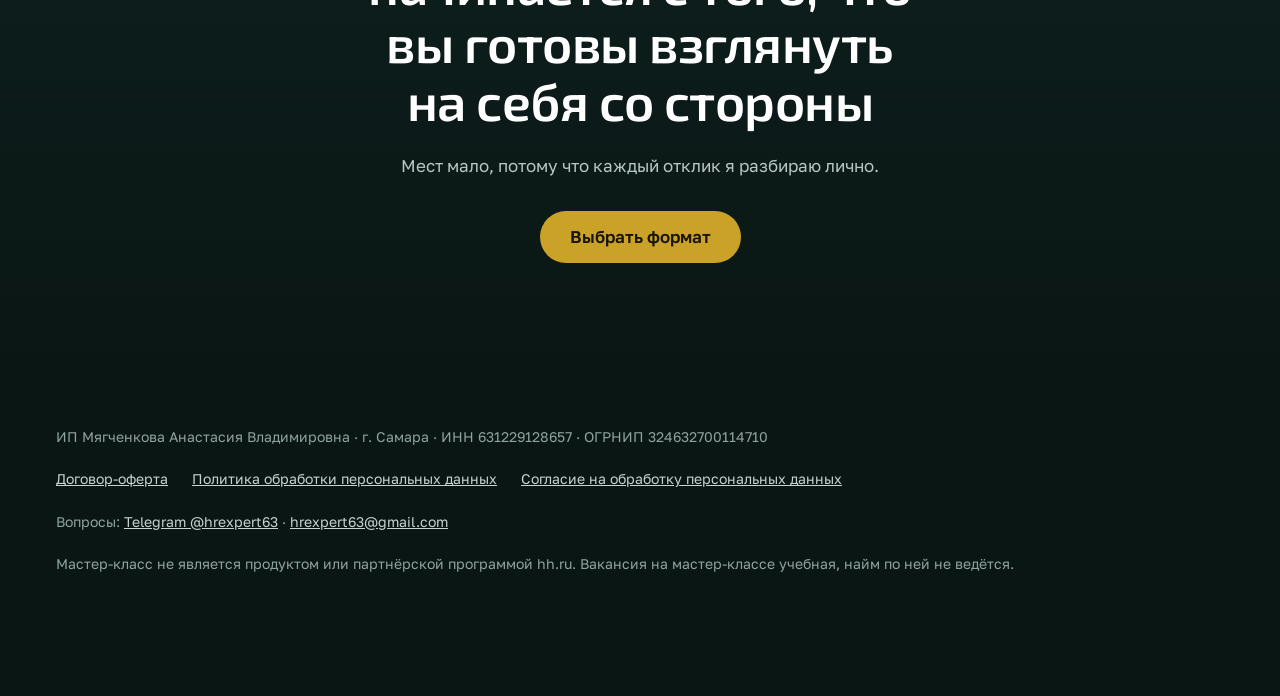
==== commit 756773b8: "Бонус-вебинар в персональном тарифе, ссылка на больше отзывов Co-Authored-By: Claude Sonnet 5.5 <nor" ====
--- a/ekran-ehr.html
+++ b/ekran-ehr.html
@@ -299,6 +299,7 @@
 .plan .for{margin-top:12px;color:var(--mute);font-size:16px}
 .plan ul{margin:22px 0 26px;display:flex;flex-direction:column;gap:11px;flex:1}
 .plan li{display:grid;grid-template-columns:22px 1fr;gap:10px;font-size:16px}
+.plan li.bonus{padding:10px 12px;border-radius:12px;background:rgba(201,162,39,.14)}
 .plan li svg{margin-top:4px;color:var(--teal)}
 .tar__docs{margin-top:24px;color:var(--mute);font-size:14px;max-width:65ch}
 .tar__docs a{color:var(--link)}
@@ -323,6 +324,8 @@
 @media(min-width:1060px){.rev__grid{grid-template-columns:1fr 1fr 1fr}}
 .rev__grid figure{margin:0;border-radius:20px;overflow:hidden;border:1px solid var(--line);box-shadow:0 30px 60px -40px rgba(14,33,31,.4)}
 .rev__grid img{width:100%;height:auto}
+.rev__more{margin-top:24px;font-size:17px}
+.rev__more a{font-weight:600}
 .rev__note{margin-top:22px;color:var(--mute);font-size:15px;max-width:65ch}
 /* ───── 9. ДЛЯ КОГО ───── */
 .fit__grid{margin-top:clamp(28px,4vw,48px);display:grid;gap:20px;grid-template-columns:1fr}
@@ -621,6 +624,7 @@
           <li><svg width="18" height="18" viewBox="0 0 18 18" fill="none" stroke="currentColor" stroke-width="2" stroke-linecap="round" stroke-linejoin="round" aria-hidden="true"><path d="M3 9.5l4 4 8-9"/></svg>Повторный отклик после правок в течение 48 часов</li>
           <li><svg width="18" height="18" viewBox="0 0 18 18" fill="none" stroke="currentColor" stroke-width="2" stroke-linecap="round" stroke-linejoin="round" aria-hidden="true"><path d="M3 9.5l4 4 8-9"/></svg><span><b>Подробный отчёт:</b> ключевые слова и полный разбор вашего профиля на hh — что улучшить, чтобы повысить видимость и конверсию</span></li>
           <li><svg width="18" height="18" viewBox="0 0 18 18" fill="none" stroke="currentColor" stroke-width="2" stroke-linecap="round" stroke-linejoin="round" aria-hidden="true"><path d="M3 9.5l4 4 8-9"/></svg>Точечные рекомендации по каждому разделу профиля</li>
+          <li class="bonus"><svg width="18" height="18" viewBox="0 0 18 18" fill="none" stroke="currentColor" stroke-width="2" stroke-linecap="round" stroke-linejoin="round" aria-hidden="true"><path d="M3 9.5l4 4 8-9"/></svg><span><b>Бонус:</b> вебинар «ИИ как напарник в поиске работы»</span></li>
         </ul>
         <a class="btn btn--block btn--gold" href="#" data-pay="pro" data-goal="tariff_pro">Записаться за 11&nbsp;900&nbsp;₽</a>
         <p class="seats" data-seats="pro"></p>
@@ -660,6 +664,7 @@
       <figure><img src="img/review-2.webp" width="522" height="266" alt="Сообщение: 5–7 просмотров резюме в неделю, 4 компании пришли сами с hh" loading="lazy" decoding="async"></figure>
       <figure><img src="img/review-3.webp" width="600" height="154" alt="Сообщение: 2 отклика из 5 резюме, иду по шагам вашего модуля" loading="lazy" decoding="async"></figure>
     </div>
+    <p class="rev__more">Больше отзывов здесь: <a href="https://t.me/hrexpert63_feedback" target="_blank" rel="noopener">t.me/hrexpert63_feedback</a></p>
   </div>
 </section>
 
@@ -699,7 +704,7 @@
       <details><summary>Мне будут приукрашивать опыт?</summary><p>Нет. Правки только по фактам: формулировки, порядок, акценты. Чего не было в вашем опыте, в отклике не появится.</p></details>
       <details><summary>Что с моими данными?</summary><p>Резюме и отклик видите только вы и я. Примеры на встрече обезличиваю и показываю только с вашего согласия.</p></details>
       <details><summary>Не смогу быть на встрече 31 октября.</summary><p>Запись придёт вам после встречи, а личный разбор вы получите в любом случае.</p></details>
-      <details><summary>Чем отличаются тарифы?</summary><p>В базовом вы откликаетесь на вакансию вашего направления. В персональном я публикую вакансию под вашу точную должность, проверяю отклик ещё раз после правок и готовлю подробный отчёт: ключевые слова, полный разбор вашего профиля на hh и точечные рекомендации, что улучшить для видимости и конверсии. Мест в персональном тарифе — 5.</p></details>
+      <details><summary>Чем отличаются тарифы?</summary><p>В базовом вы откликаетесь на вакансию вашего направления. В персональном я публикую вакансию под вашу точную должность, проверяю отклик ещё раз после правок и готовлю подробный отчёт: ключевые слова, полный разбор вашего профиля на hh и точечные рекомендации, что улучшить для видимости и конверсии. В подарок к Персональному тарифу идёт бонус — вебинар «ИИ как напарник в поиске работы». Мест в персональном тарифе — 5.</p></details>
       <details><summary>У меня нестандартная должность, подойдёт ли?</summary><p>Тогда берите персональный тариф: вакансия будет под вашу точную роль.</p></details>
     </div>
   </div>
